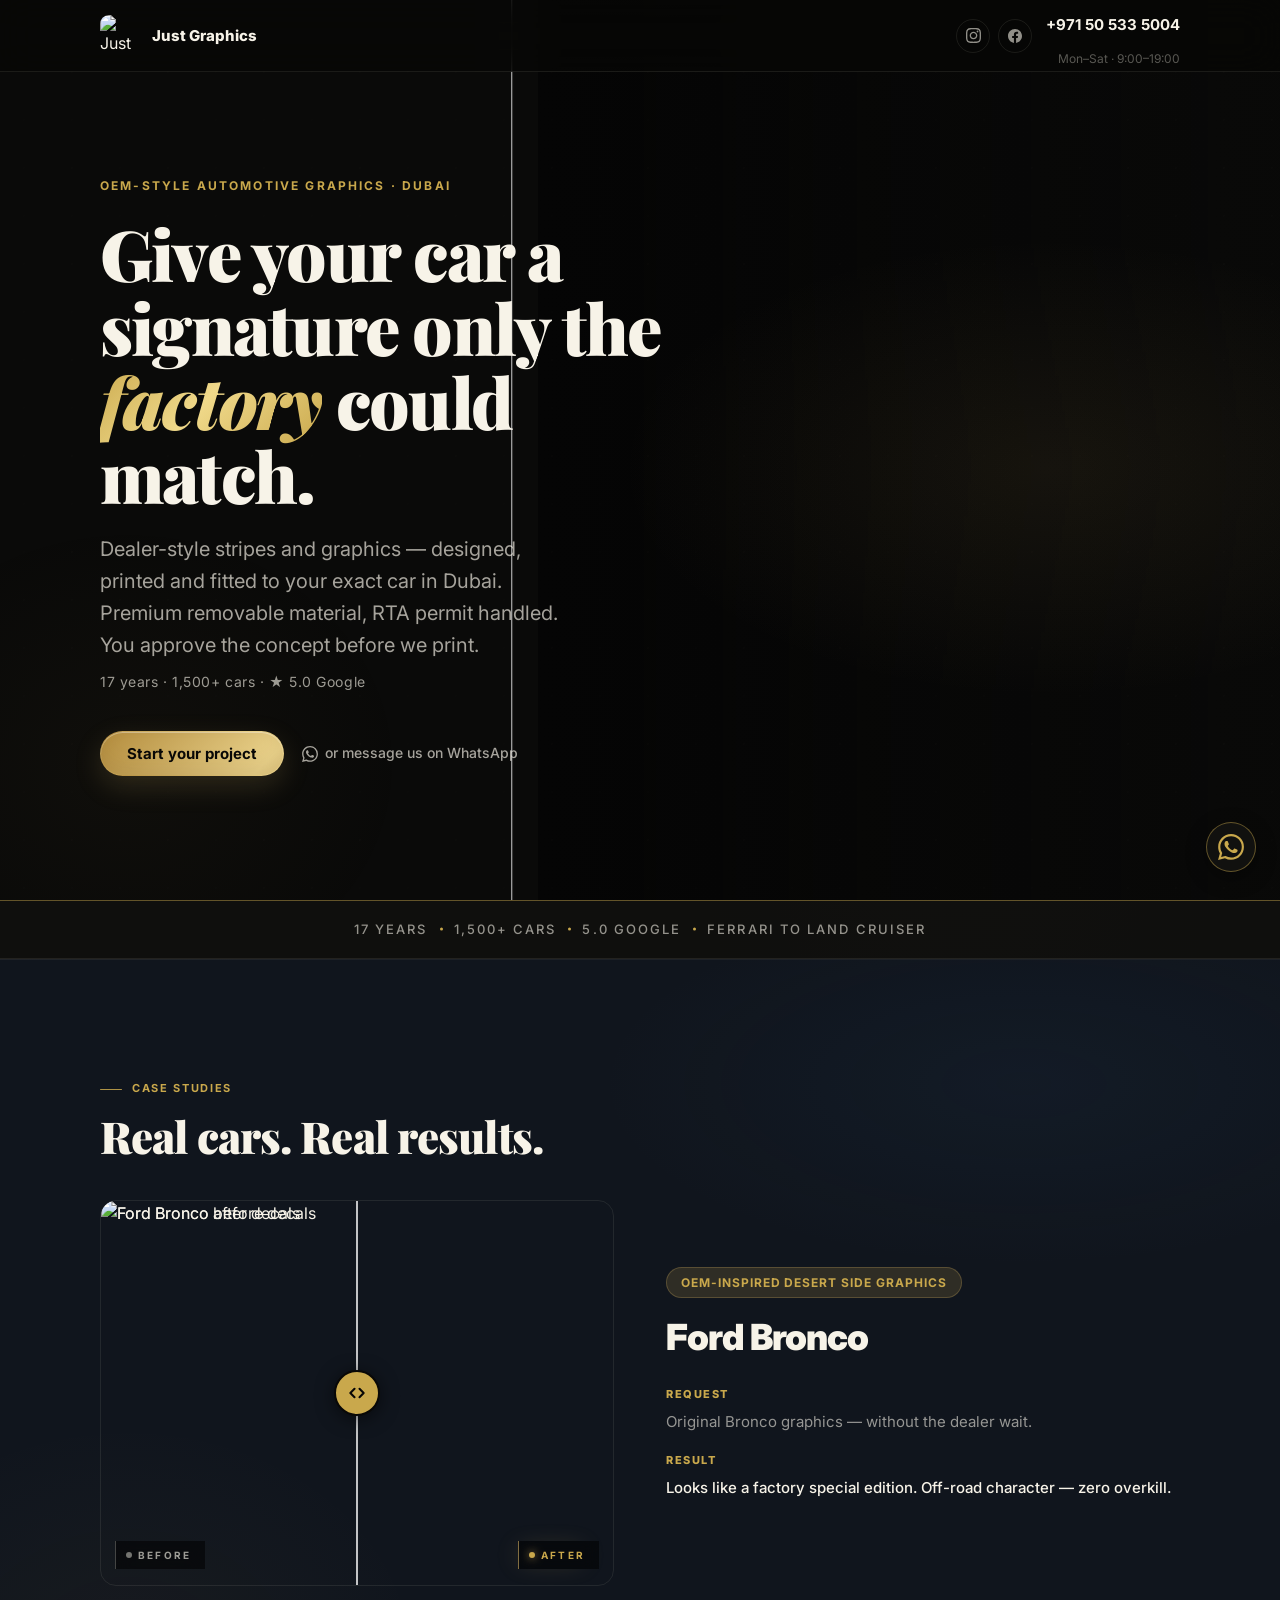
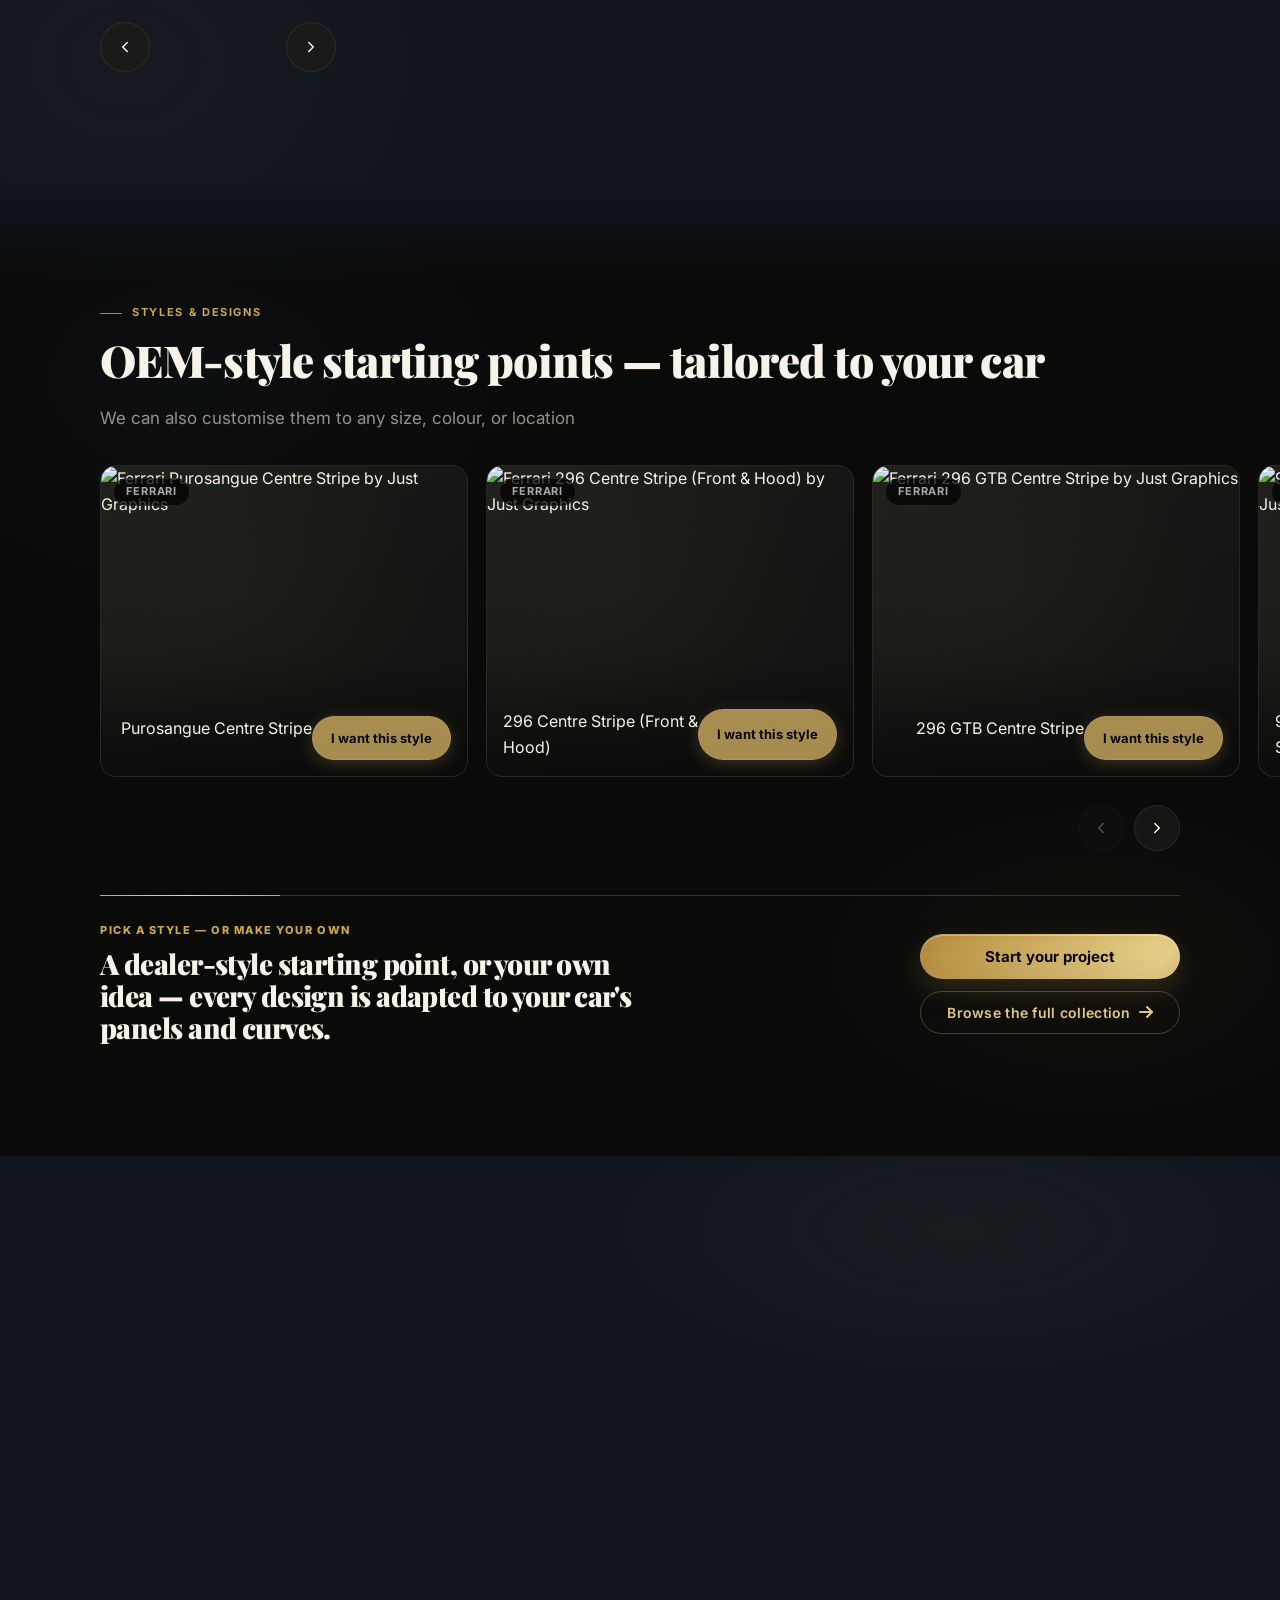
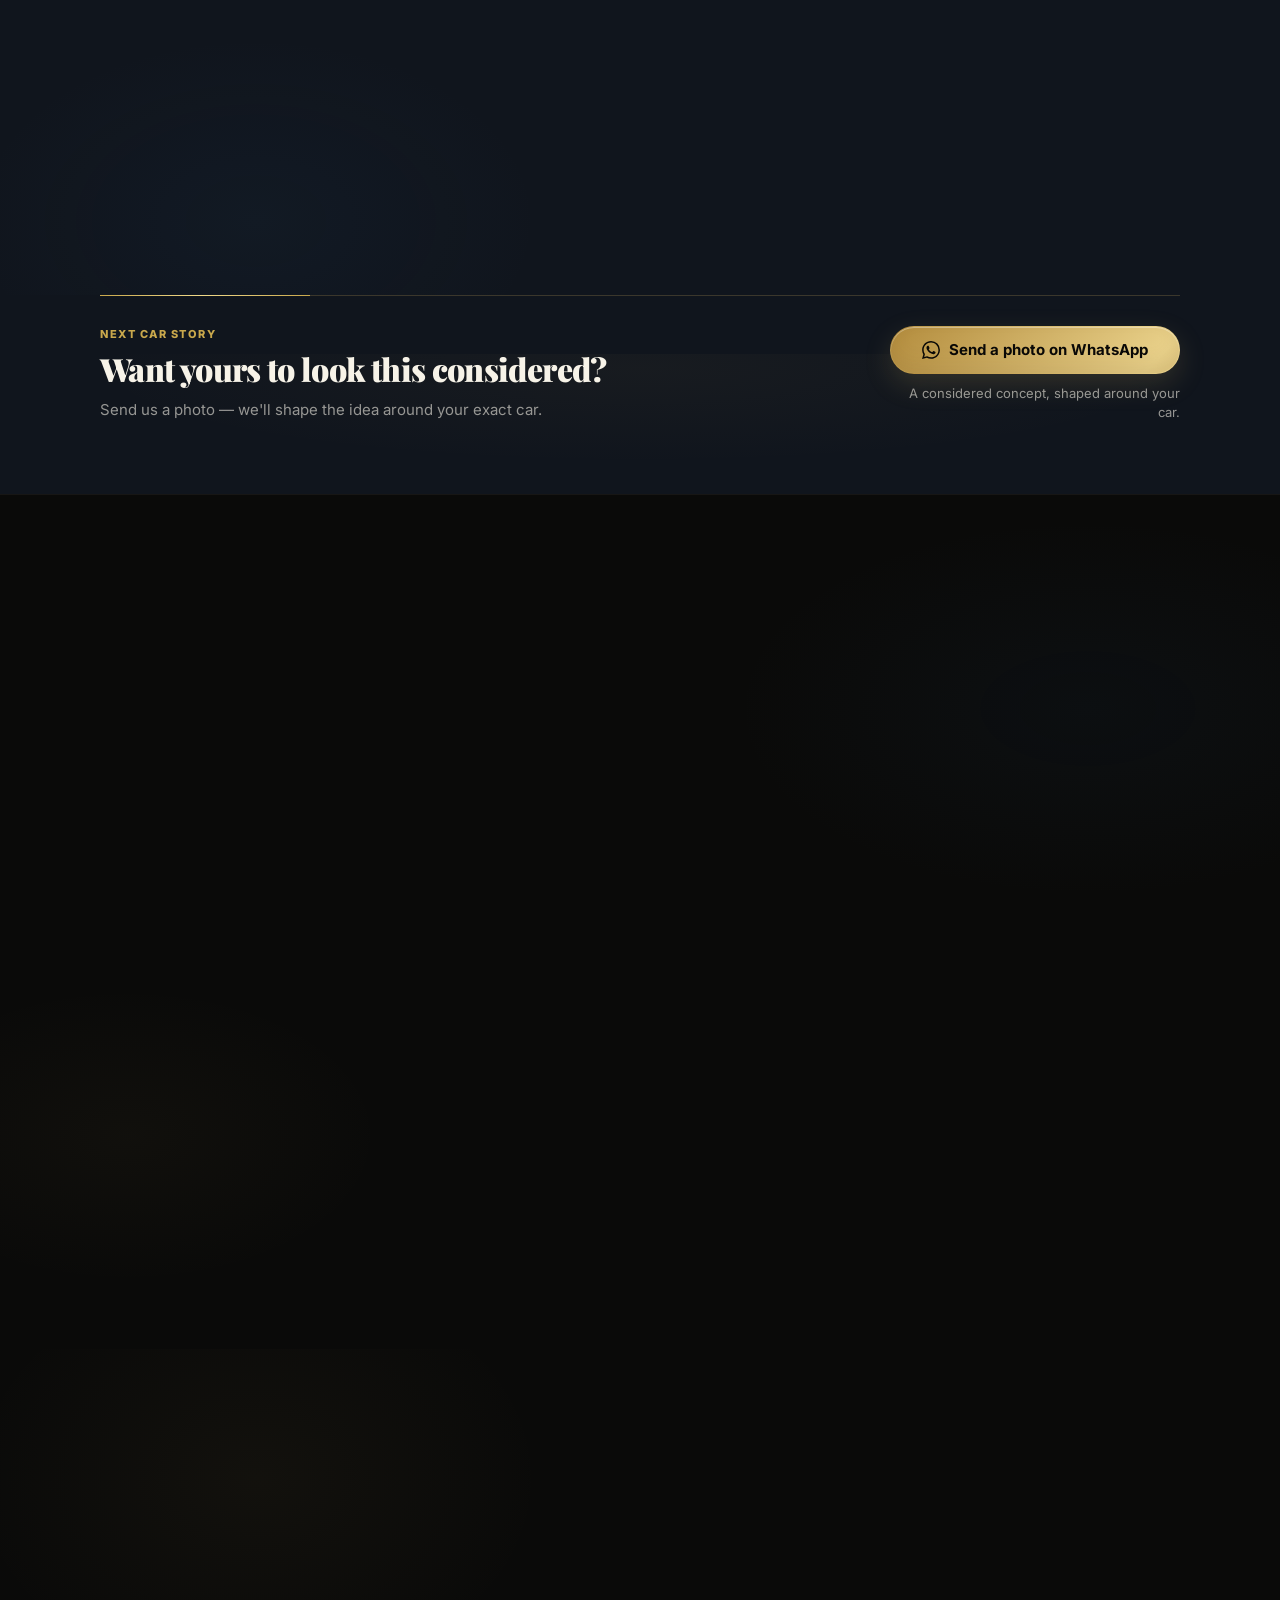
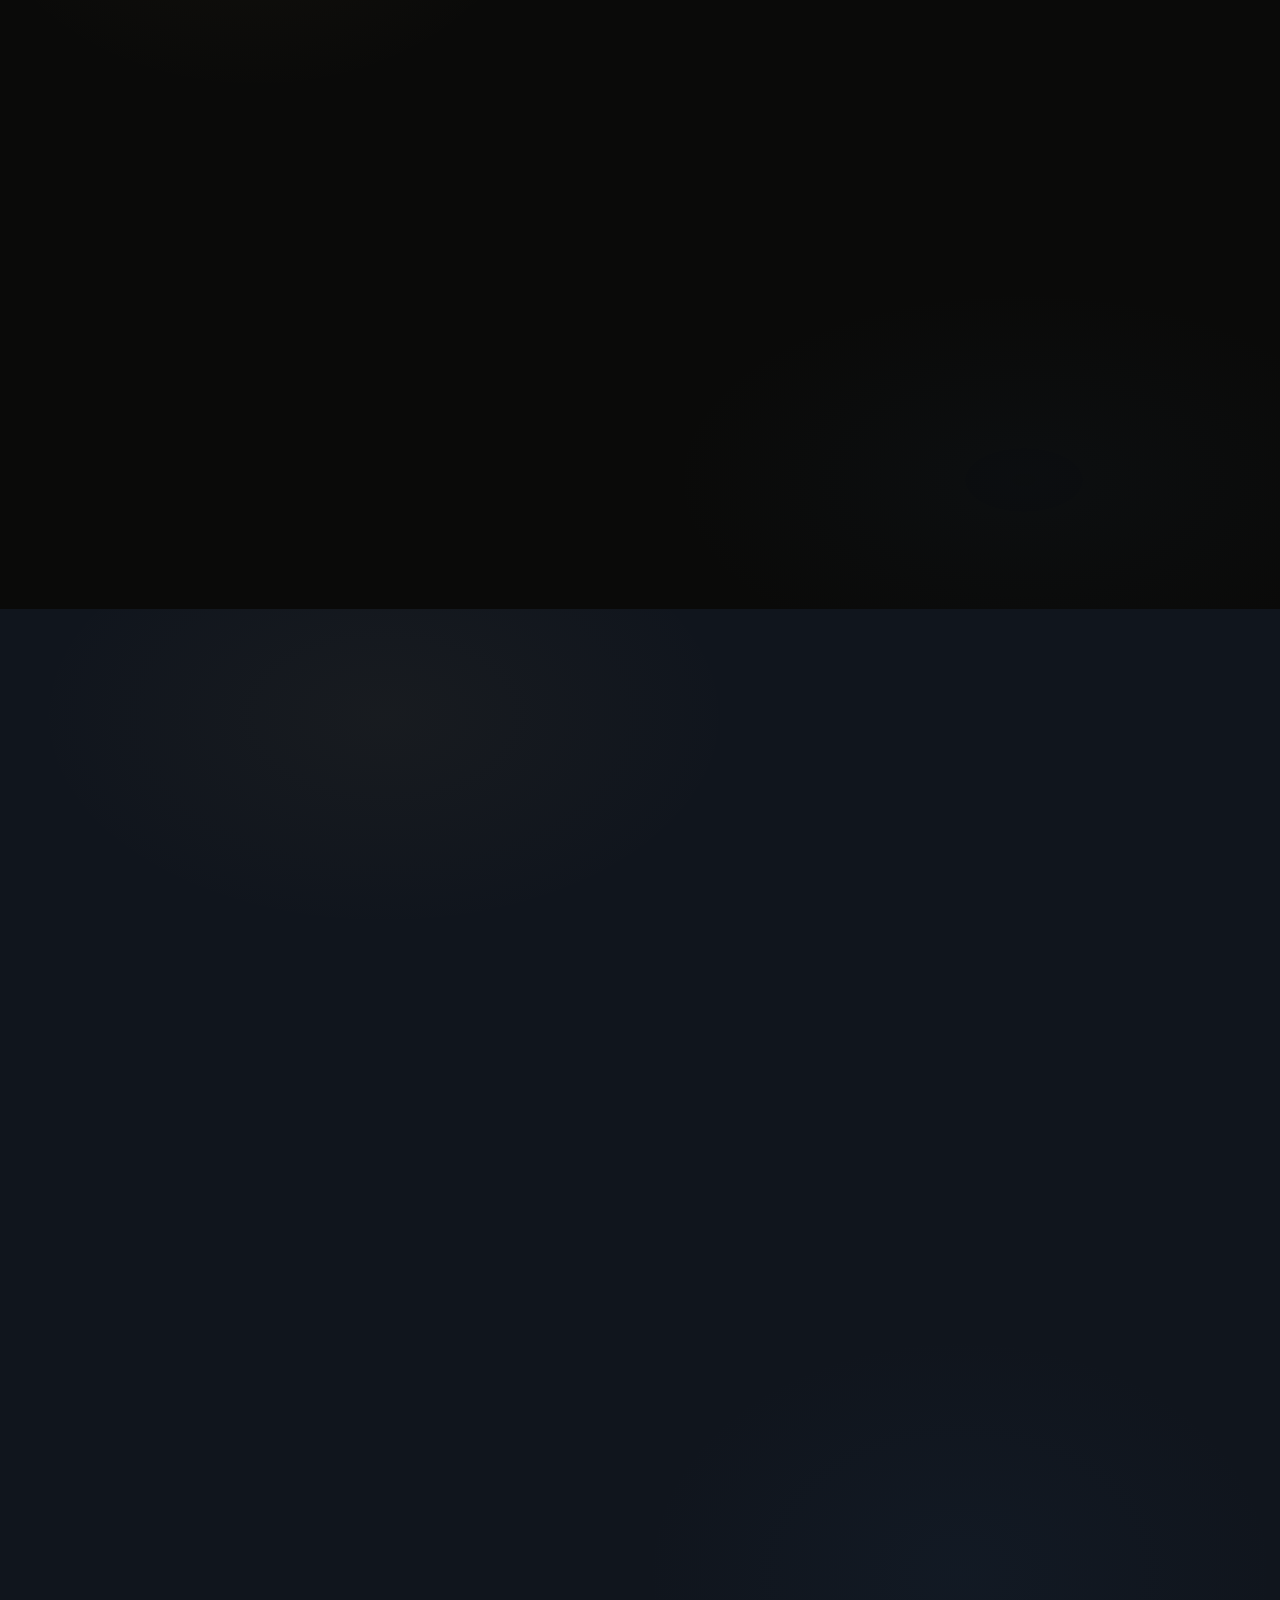
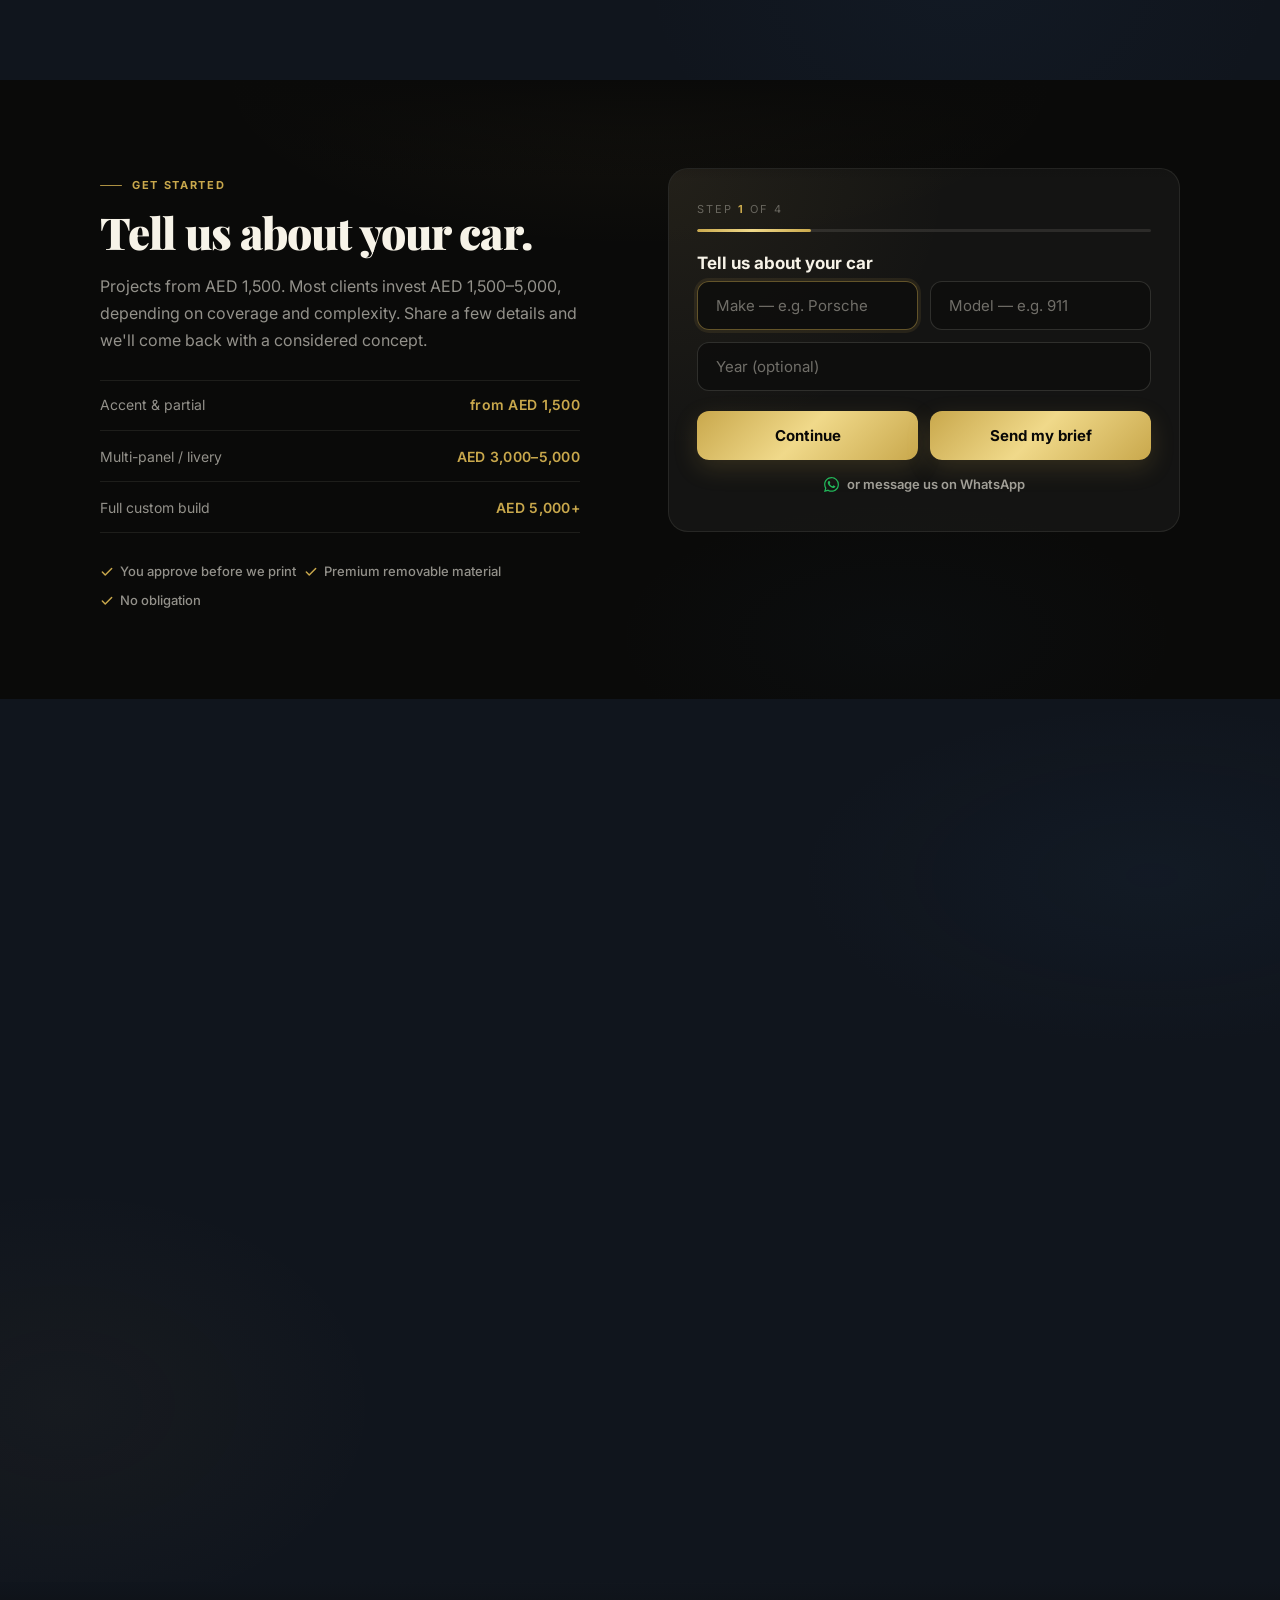
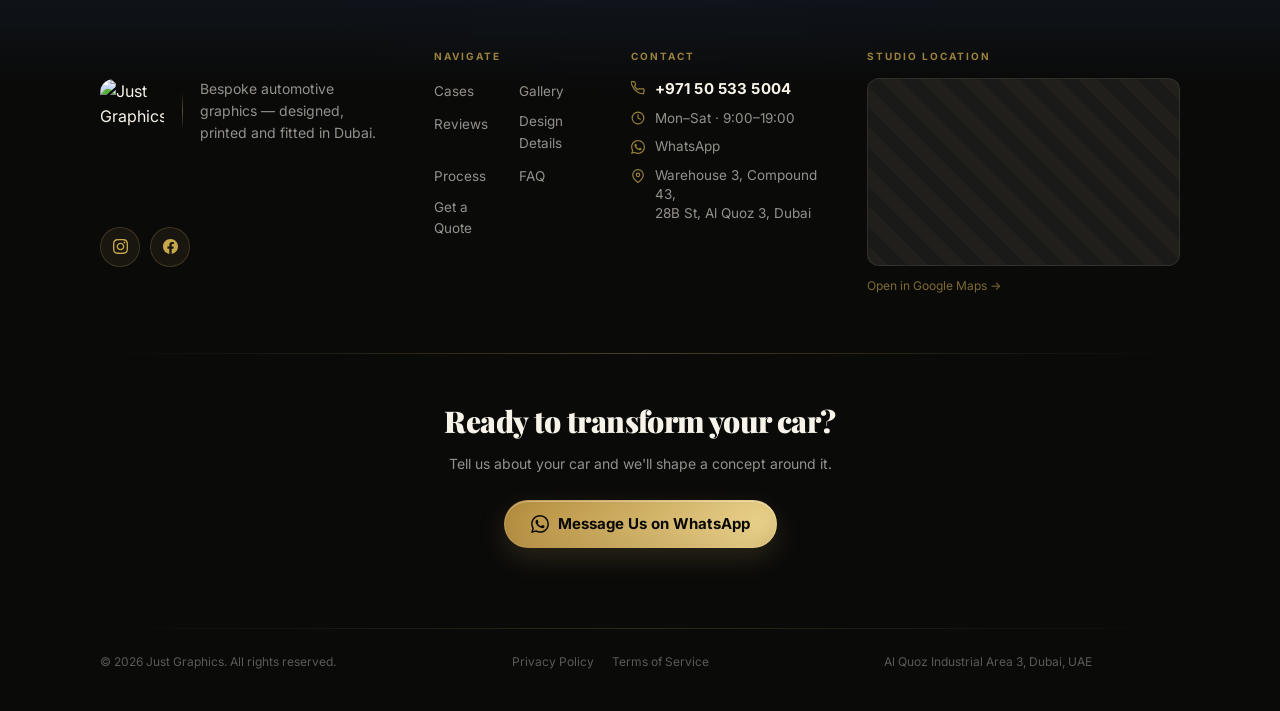
==== dealers/index.html @ 1fe5d6c0 "feat: multi-step qualifying brief funnel + budget→CAPI value mapping Replace single page/catalog/gal" ====
<!DOCTYPE html>
<html lang="en">
<head>
  <meta charset="UTF-8">
  <meta name="viewport" content="width=device-width, initial-scale=1.0">
  <link rel="icon" type="image/x-icon" href="/favicon.ico">
  <link rel="icon" type="image/png" sizes="32x32" href="/favicon-32x32.png">
  <link rel="icon" type="image/png" sizes="16x16" href="/favicon-16x16.png">
  <link rel="apple-touch-icon" sizes="180x180" href="/apple-touch-icon.png">
  <title>OEM-Style Automotive Graphics for Porsche, Ferrari &amp; More | Just Graphics Dubai</title>
  <meta name="description" content="Factory-inspired, dealer-style automotive graphics for Porsche, Ferrari, Lamborghini, Mercedes-AMG &amp; BMW M. Designed, printed and fitted to your exact car in Dubai. You approve the concept before we print. Projects from AED 1,500.">
  <meta name="theme-color" content="#0A0A09">
  <link rel="canonical" href="https://just-graphics.art/dealers">

  <!-- Meta Pixel Code -->
  <script>
  !function(f,b,e,v,n,t,s)
  {if(f.fbq)return;n=f.fbq=function(){n.callMethod?
  n.callMethod.apply(n,arguments):n.queue.push(arguments)};
  if(!f._fbq)f._fbq=n;n.push=n;n.loaded=!0;n.version='2.0';
  n.queue=[];t=b.createElement(e);t.async=!0;
  t.src=v;s=b.getElementsByTagName(e)[0];
  s.parentNode.insertBefore(t,s)}(window, document,'script',
  'https://connect.facebook.net/en_US/fbevents.js');
  window.__extid=(function(){try{var k='jg_extid',v=localStorage.getItem(k);
    if(!v){v=(Date.now().toString(16)+Math.random().toString(16).slice(2,10)+Math.random().toString(16).slice(2,10)).toLowerCase();localStorage.setItem(k,v);}
    return v;}catch(e){return '';}})();
  fbq('init', '1759815045191457', window.__extid ? { external_id: window.__extid } : {});
  fbq('track', 'PageView');
  </script>
  <noscript><img height="1" width="1" style="display:none"
  src="https://www.facebook.com/tr?id=1759815045191457&ev=PageView&noscript=1"
  /></noscript>
  <!-- End Meta Pixel Code -->

  <!-- Open Graph -->
  <meta property="og:type" content="website">
  <meta property="og:url" content="https://just-graphics.art/dealers">
  <meta property="og:title" content="OEM-Style Automotive Graphics for Porsche, Ferrari &amp; More | Just Graphics Dubai">
  <meta property="og:description" content="Factory-inspired, dealer-style automotive graphics for Porsche, Ferrari, Lamborghini, Mercedes-AMG &amp; BMW M. Designed, printed and fitted to your exact car in Dubai.">
  <meta property="og:image" content="https://just-graphics.art/ferrari-after.webp">
  <meta property="og:image:alt" content="Ferrari with a premium gold stripe by Just Graphics in Dubai">
  <meta property="og:locale" content="en_AE">

  <!-- Twitter Card -->
  <meta name="twitter:card" content="summary_large_image">
  <meta name="twitter:title" content="OEM-Style Automotive Graphics for Porsche, Ferrari &amp; More | Just Graphics Dubai">
  <meta name="twitter:description" content="Factory-inspired, dealer-style automotive graphics for Porsche, Ferrari, Lamborghini, Mercedes-AMG &amp; BMW M. Designed, printed and fitted to your exact car in Dubai.">
  <meta name="twitter:image" content="https://just-graphics.art/ferrari-after.webp">

  <script type="application/ld+json">
  {
    "@context": "https://schema.org",
    "@type": ["LocalBusiness", "AutomotiveBusiness"],
    "@id": "https://just-graphics.art/#business",
    "name": "Just Graphics",
    "url": "https://just-graphics.art/",
    "image": "https://just-graphics.art/ferrari-after.webp",
    "logo": "https://just-graphics.art/logo.webp",
    "description": "Bespoke automotive graphics — designed, printed and fitted in Dubai.",
    "telephone": "+971505335004",
    "address": {
      "@type": "PostalAddress",
      "streetAddress": "Warehouse 3, Compound 43, 28B Street, Al Quoz Industrial Area 3",
      "addressLocality": "Dubai",
      "addressCountry": "AE"
    },
    "geo": {
      "@type": "GeoCoordinates",
      "latitude": 25.11660859,
      "longitude": 55.22022249
    },
    "openingHoursSpecification": [
      {
        "@type": "OpeningHoursSpecification",
        "dayOfWeek": ["Monday", "Tuesday", "Wednesday", "Thursday", "Friday", "Saturday"],
        "opens": "09:00",
        "closes": "19:00"
      }
    ],
    "sameAs": [
      "https://www.instagram.com/just.graphics.dxb/reels/",
      "https://www.facebook.com/profile.php?id=61573841871303"
    ],
    "areaServed": {
      "@type": "City",
      "name": "Dubai"
    }
  }
  </script>

  <link rel="preconnect" href="https://fonts.googleapis.com">
  <link rel="preconnect" href="https://fonts.gstatic.com" crossorigin>
  <!-- Non-render-blocking font load: Inter + Playfair Display -->
  <link rel="preload" as="style" href="https://fonts.googleapis.com/css2?family=Inter:wght@400;500;600;700;800;900&family=Playfair+Display:ital,wght@0,700;0,900;1,700;1,900&display=swap" onload="this.onload=null;this.rel='stylesheet'">
  <noscript><link rel="stylesheet" href="https://fonts.googleapis.com/css2?family=Inter:wght@400;500;600;700;800;900&family=Playfair+Display:ital,wght@0,700;0,900;1,700;1,900&display=swap"></noscript>
  <!-- Preload LCP hero image (WebP for modern browsers) -->
  <link rel="preload" as="image" href="/ferrari-after.webp" fetchpriority="high">
  <!-- DNS prefetch for third-party origins used on page -->
  <link rel="dns-prefetch" href="//api.whatsapp.com">
  <link rel="dns-prefetch" href="//maps.google.com">
  <link rel="preconnect" href="https://api.whatsapp.com">

  <link rel="stylesheet" href="/assets/site.css">
  <link rel="stylesheet" href="/assets/dealers.css">
</head>

<body>

<!-- ── SVG Icon Library ─────────────────────── -->
<svg aria-hidden="true" focusable="false" style="display:none;position:absolute">
  <defs>
    <symbol id="i-wa" viewBox="0 0 24 24">
      <path fill="currentColor" d="M17.472 14.382c-.297-.149-1.758-.867-2.03-.967-.273-.099-.471-.148-.67.15-.197.297-.767.966-.94 1.164-.173.199-.347.223-.644.075-.297-.15-1.255-.463-2.39-1.475-.883-.788-1.48-1.761-1.653-2.059-.173-.297-.018-.458.13-.606.134-.133.298-.347.446-.52.149-.174.198-.298.298-.497.099-.198.05-.371-.025-.52-.075-.149-.669-1.612-.916-2.207-.242-.579-.487-.5-.669-.51-.173-.008-.371-.01-.57-.01-.198 0-.52.074-.792.372-.272.297-1.04 1.016-1.04 2.479 0 1.462 1.065 2.875 1.213 3.074.149.198 2.096 3.2 5.077 4.487.709.306 1.262.489 1.694.625.712.227 1.36.195 1.871.118.571-.085 1.758-.719 2.006-1.413.248-.694.248-1.289.173-1.413-.074-.124-.272-.198-.57-.347m-5.421 7.403h-.004a9.87 9.87 0 01-5.031-1.378l-.361-.214-3.741.982.998-3.648-.235-.374a9.86 9.86 0 01-1.51-5.26c.001-5.45 4.436-9.884 9.888-9.884 2.64 0 5.122 1.03 6.988 2.898a9.825 9.825 0 012.893 6.994c-.003 5.45-4.437 9.884-9.885 9.884m8.413-18.297A11.815 11.815 0 0012.05 0C5.495 0 .16 5.335.157 11.892c0 2.096.547 4.142 1.588 5.945L.057 24l6.305-1.654a11.882 11.882 0 005.683 1.448h.005c6.554 0 11.89-5.335 11.893-11.893a11.821 11.821 0 00-3.48-8.413z"/>
    </symbol>
    <symbol id="i-ig" viewBox="0 0 24 24">
      <path fill="currentColor" d="M12 2.163c3.204 0 3.584.012 4.85.07 3.252.148 4.771 1.691 4.919 4.919.058 1.265.069 1.645.069 4.849 0 3.205-.012 3.584-.069 4.849-.149 3.225-1.664 4.771-4.919 4.919-1.266.058-1.644.07-4.85.07-3.204 0-3.584-.012-4.849-.07-3.26-.149-4.771-1.699-4.919-4.92-.058-1.265-.07-1.644-.07-4.849 0-3.204.013-3.583.07-4.849.149-3.227 1.664-4.771 4.919-4.919 1.266-.057 1.645-.069 4.849-.069zm0-2.163c-3.259 0-3.667.014-4.947.072-4.358.2-6.78 2.618-6.98 6.98-.059 1.281-.073 1.689-.073 4.948 0 3.259.014 3.668.072 4.948.2 4.358 2.618 6.78 6.98 6.98 1.281.058 1.689.072 4.948.072 3.259 0 3.668-.014 4.948-.072 4.354-.2 6.782-2.618 6.979-6.98.059-1.28.073-1.689.073-4.948 0-3.259-.014-3.667-.072-4.947-.196-4.354-2.617-6.78-6.979-6.98-1.281-.059-1.69-.073-4.949-.073zm0 5.838c-3.403 0-6.162 2.759-6.162 6.162s2.759 6.163 6.162 6.163 6.162-2.759 6.162-6.163c0-3.403-2.759-6.162-6.162-6.162zm0 10.162c-2.209 0-4-1.79-4-4 0-2.209 1.791-4 4-4s4 1.791 4 4c0 2.21-1.791 4-4 4zm6.406-11.845c-.796 0-1.441.645-1.441 1.44s.645 1.44 1.441 1.44c.795 0 1.439-.645 1.439-1.44s-.644-1.44-1.439-1.44z"/>
    </symbol>
    <symbol id="i-fb" viewBox="0 0 24 24">
      <path fill="currentColor" d="M24 12.073c0-6.627-5.373-12-12-12s-12 5.373-12 12c0 5.99 4.388 10.954 10.125 11.854v-8.385H7.078v-3.47h3.047V9.43c0-3.007 1.792-4.669 4.533-4.669 1.312 0 2.686.235 2.686.235v2.953H15.83c-1.491 0-1.956.925-1.956 1.874v2.25h3.328l-.532 3.47h-2.796v8.385C19.612 23.027 24 18.062 24 12.073z"/>
    </symbol>
    <symbol id="i-left" viewBox="0 0 24 24" fill="none" stroke="currentColor" stroke-width="2" stroke-linecap="round" stroke-linejoin="round">
      <polyline points="15 18 9 12 15 6"/>
    </symbol>
    <symbol id="i-right" viewBox="0 0 24 24" fill="none" stroke="currentColor" stroke-width="2" stroke-linecap="round" stroke-linejoin="round">
      <polyline points="9 18 15 12 9 6"/>
    </symbol>
    <!-- Compare handle icon: two outward chevrons -->
    <symbol id="i-compare" viewBox="0 0 24 24" fill="none" stroke="currentColor" stroke-width="2.5" stroke-linecap="round" stroke-linejoin="round">
      <path d="M9 7L4 12L9 17"/>
      <path d="M15 7L20 12L15 17"/>
    </symbol>
  </defs>
</svg>


<!-- ══════════════════════════════════════════
     1. NAVBAR
══════════════════════════════════════════ -->
<div class="scroll-progress" id="scroll-progress" aria-hidden="true"></div>
<nav class="nav" id="nav" role="navigation" aria-label="Main navigation">
  <div class="wrap nav__inner">
    <a href="#hero" class="nav__logo" aria-label="Just Graphics — Home">
      <img src="/logo.webp" alt="Just Graphics" class="nav__logo-img" width="44" height="44">
      <span class="nav__logo-name" aria-hidden="true">Just Graphics</span>
    </a>
    <div class="nav__right">
      <div class="nav__socials">
        <a href="https://www.instagram.com/just.graphics.dxb/reels/"
           target="_blank" rel="noopener noreferrer" class="nav__social" aria-label="Instagram">
          <svg width="15" height="15" aria-hidden="true"><use href="#i-ig"/></svg>
        </a>
        <a href="https://www.facebook.com/profile.php?id=61573841871303"
           target="_blank" rel="noopener noreferrer" class="nav__social" aria-label="Facebook">
          <svg width="14" height="14" aria-hidden="true"><use href="#i-fb"/></svg>
        </a>
      </div>
      <div class="nav__contact">
        <a href="tel:+971505335004" class="nav__phone" data-event="contact_call">+971 50 533 5004</a>
        <span class="nav__hours">Mon–Sat &middot; 9:00–19:00</span>
      </div>
      <button class="burger" id="burger" aria-label="Open menu" aria-expanded="false" aria-controls="menu-panel">
        <span class="burger__line" aria-hidden="true"></span>
      </button>
    </div>
  </div>
</nav>

<!-- ── Mobile slide-in menu ── -->
<div class="menu-overlay" id="menu-overlay" aria-hidden="true"></div>
<nav class="menu-panel" id="menu-panel" role="navigation" aria-label="Mobile navigation" aria-hidden="true" inert>
  <ul class="menu-nav">
    <li class="menu-nav__item"><a href="#cases"     class="menu-nav__link"><span class="menu-nav__num">01</span>Cases</a></li>
    <li class="menu-nav__item"><a href="#gallery"    class="menu-nav__link"><span class="menu-nav__num">02</span>Gallery</a></li>
    <li class="menu-nav__item"><a href="#reviews"    class="menu-nav__link"><span class="menu-nav__num">03</span>Reviews</a></li>
    <li class="menu-nav__item"><a href="#details"    class="menu-nav__link"><span class="menu-nav__num">04</span>Design Details</a></li>
    <li class="menu-nav__item"><a href="#why-us"     class="menu-nav__link"><span class="menu-nav__num">05</span>Why Us</a></li>
    <li class="menu-nav__item"><a href="#faq"        class="menu-nav__link"><span class="menu-nav__num">06</span>FAQ</a></li>
    <li class="menu-nav__item"><a href="#process"    class="menu-nav__link"><span class="menu-nav__num">07</span>Process</a></li>
  </ul>
  <div class="menu-cta">
    <a href="#get-quote" class="btn btn-gold">Start your project</a>
    <a href="https://api.whatsapp.com/send?phone=971505335004&text=Hello!%20I%27m%20interested%20in%20graphics%20for%20my%20car."
       class="btn btn-outline" target="_blank" rel="noopener noreferrer">
      <svg width="16" height="16" aria-hidden="true"><use href="#i-wa"/></svg>
      WhatsApp
    </a>
  </div>
</nav>


<!-- ══════════════════════════════════════════
     2. HERO
══════════════════════════════════════════ -->
<section class="hero" id="hero" aria-label="Hero">

  <!-- Real car photo background (Ferrari with gold stripe) -->
  <div class="hero__photo" aria-hidden="true">
    <img src="/ferrari-after.webp" alt="" draggable="false" fetchpriority="high" loading="eager" width="1254" height="1254">
  </div>

  <!-- Ambient glow + dot grid on top -->
  <div class="hero__glow"  aria-hidden="true"></div>
  <div class="hero__grid"  aria-hidden="true"></div>

  <div class="wrap">
    <div class="hero__content">
      <p class="hero__eye">OEM-style Automotive Graphics · Dubai</p>
      <h1 class="hero__h1">
        Give your car a signature only the <em>factory</em> could match.
      </h1>
      <p class="hero__sub">Dealer-style stripes and graphics — designed, printed and fitted to your exact car in Dubai. Premium removable material, RTA permit handled. You approve the concept before we print.</p>

      <p class="hero__credential">17 years · 1,500+ cars · ★ 5.0 Google</p>

      <div class="hero__cta">
        <a href="#get-quote" class="btn btn-gold" data-event="start_project">
          Start your project
        </a>
        <a href="https://api.whatsapp.com/send/?phone=971505335004&text=Hi%2C+I%27d+like+to+start+a+project+for+my+car&type=phone_number&app_absent=0"
           target="_blank" rel="noopener noreferrer" class="hero__wa-alt" data-event="contact_whatsapp">
          <svg width="16" height="16" aria-hidden="true"><use href="#i-wa"/></svg>
          or message us on WhatsApp
        </a>
      </div>
    </div>
  </div>

</section>

<!-- ══════════════════════════════════════════
     PROOF STRIP — static credential
══════════════════════════════════════════ -->
<aside class="proof-strip" aria-label="Studio credentials">
  <div class="wrap">
    <p class="proof-strip__line">
      <span class="proof-strip__item">17 years</span>
      <span class="proof-strip__item">1,500+ cars</span>
      <span class="proof-strip__item">5.0 Google</span>
      <span class="proof-strip__item">Ferrari to Land Cruiser</span>
    </p>
  </div>
</aside>





<!-- ══════════════════════════════════════════
     CASES — before/after sliders (moved up for ad traffic)
══════════════════════════════════════════ -->
<section class="section section--surface" id="cases" aria-labelledby="cases-title">
  <div class="wrap">
    <div class="cases-header">
      <p class="s-eyebrow" data-animate>Case Studies</p>
      <h2 class="s-title" id="cases-title" data-animate data-animate-delay="1">Real cars. Real results.</h2>
    </div>

    <div class="cases-outer" role="region" aria-label="Case studies" aria-roledescription="carousel">
      <div class="cases-track" id="cases-track">

        <!-- ── Case 1: Ford Bronco ── -->
        <div class="case-slide" role="group" aria-roledescription="slide" aria-label="Case 1 of 3: Ford Bronco">
          <div class="compare" aria-label="Ford Bronco before and after comparison. Drag to compare.">
            <div class="compare__before">
              <img src="/ford-bronco-after.webp" alt="Ford Bronco after decals" draggable="false" loading="lazy" decoding="async" width="1400" height="753">
            </div>
            <div class="compare__after">
              <img src="/ford-bronco-before.webp" alt="Ford Bronco before decals" draggable="false" loading="lazy" decoding="async" width="1254" height="1254">
            </div>
            <div class="compare__handle" style="left:50%" aria-hidden="true">
              <div class="compare__btn">
                <svg width="20" height="20" aria-hidden="true"><use href="#i-compare"/></svg>
              </div>
            </div>
            <span class="compare__lbl compare__lbl--b">Before</span>
            <span class="compare__lbl compare__lbl--a">After</span>
          </div>
          <div class="case-content">
            <span class="case-tag">OEM-inspired desert side graphics</span>
            <h3 class="case-title">Ford Bronco</h3>
            <div class="case-item">
              <p class="case-item__lbl">Request</p>
              <p class="case-item__txt">Original Bronco graphics — without the dealer wait.</p>
            </div>
            <div class="case-item case-item--result">
              <p class="case-item__lbl">Result</p>
              <p class="case-item__txt">Looks like a factory special edition. Off-road character — zero overkill.</p>
            </div>
          </div>
        </div>

        <!-- ── Case 2: Ferrari ── -->
        <div class="case-slide" role="group" aria-roledescription="slide" aria-label="Case 2 of 3: Ferrari" aria-hidden="true" inert>
          <div class="compare" aria-label="Ferrari before and after comparison. Drag to compare.">
            <div class="compare__before">
              <img src="/ferrari-after.webp" alt="Ferrari after gold stripe" draggable="false" loading="lazy" decoding="async" width="1254" height="1254" style="object-position: center 30%;">
            </div>
            <div class="compare__after">
              <img src="/ferrari-before.webp" alt="Ferrari before stripe" draggable="false" loading="lazy" decoding="async" width="1254" height="1254" style="object-position: center 35%;">
            </div>
            <div class="compare__handle" style="left:50%" aria-hidden="true">
              <div class="compare__btn">
                <svg width="20" height="20" aria-hidden="true"><use href="#i-compare"/></svg>
              </div>
            </div>
            <span class="compare__lbl compare__lbl--b">Before</span>
            <span class="compare__lbl compare__lbl--a">After</span>
          </div>
          <div class="case-content">
            <span class="case-tag">Yellow centre stripe</span>
            <h3 class="case-title">Ferrari</h3>
            <div class="case-item">
              <p class="case-item__lbl">Request</p>
              <p class="case-item__txt">One detail. Maximum impact.</p>
            </div>
            <div class="case-item case-item--result">
              <p class="case-item__lbl">Result</p>
              <p class="case-item__txt">Factory Tailor Made finish — not an aftermarket sticker.</p>
            </div>
          </div>
        </div>

        <!-- ── Case 3: Lamborghini ── -->
        <div class="case-slide" role="group" aria-roledescription="slide" aria-label="Case 3 of 3: Lamborghini" aria-hidden="true" inert>
          <div class="compare" aria-label="Lamborghini before and after comparison. Drag to compare.">
            <div class="compare__before">
              <img src="/race-car-after.webp" alt="Lamborghini after race graphics" draggable="false" loading="lazy" decoding="async" width="878" height="1472">
            </div>
            <div class="compare__after">
              <img src="/race-car-before.webp" alt="Lamborghini before race graphics" draggable="false" loading="lazy" decoding="async" width="1254" height="1254">
            </div>
            <div class="compare__handle" style="left:50%" aria-hidden="true">
              <div class="compare__btn">
                <svg width="20" height="20" aria-hidden="true"><use href="#i-compare"/></svg>
              </div>
            </div>
            <span class="compare__lbl compare__lbl--b">Before</span>
            <span class="compare__lbl compare__lbl--a">After</span>
          </div>
          <div class="case-content">
            <span class="case-tag">Race Numbers &amp; Graphics</span>
            <h3 class="case-title">Lamborghini</h3>
            <div class="case-item">
              <p class="case-item__lbl">Request</p>
              <p class="case-item__txt">Exhibition-ready. No clutter.</p>
            </div>
            <div class="case-item case-item--result">
              <p class="case-item__lbl">Result</p>
              <p class="case-item__txt">Not just numbers on the doors. A full motorsport identity.</p>
            </div>
          </div>
        </div>

      </div><!-- /cases-track -->
    </div><!-- /cases-outer -->

    <div class="cases-controls">
      <button class="cases-arrow" id="cases-prev" aria-label="Previous case">
        <svg width="18" height="18" aria-hidden="true"><use href="#i-left"/></svg>
      </button>
      <div class="cases-dots" role="tablist" aria-label="Case indicators" id="cdots">
        <button class="cdot active" data-idx="0" role="tab" aria-selected="true"  aria-label="Case 1"></button>
        <button class="cdot"        data-idx="1" role="tab" aria-selected="false" aria-label="Case 2"></button>
        <button class="cdot"        data-idx="2" role="tab" aria-selected="false" aria-label="Case 3"></button>
      </div>
      <button class="cases-arrow" id="cases-next" aria-label="Next case">
        <svg width="18" height="18" aria-hidden="true"><use href="#i-right"/></svg>
      </button>
    </div>
  </div>
</section>


<!-- ══════════════════════════════════════════
     4. GALLERY — horizontal swipeable slider
══════════════════════════════════════════ -->
<section class="section section--dark" id="gallery" aria-labelledby="gallery-title">
  <div class="wrap">
    <div class="gallery-header">
      <p class="s-eyebrow" data-animate>Styles &amp; Designs</p>
      <h2 class="s-title" id="gallery-title" data-animate data-animate-delay="1">OEM-style starting points — tailored to your car</h2>
      <p class="s-sub" data-animate data-animate-delay="2">We can also customise them to any size, colour, or location</p>
    </div>

  </div>

  <!-- Slider bleeds right to viewport edge -->
  <div class="wrap" style="padding-right:0;overflow:visible">
    <div class="g-outer">
      <div class="g-track" id="g-track" role="list">

        <article class="g-card" role="listitem" data-id="6">
          <div class="g-photo">
            <span class="g-tag">Ferrari</span>
            <img src="/dealers-gallery/6.webp" alt="Ferrari Purosangue Centre Stripe by Just Graphics" loading="lazy" decoding="async" width="1080" height="1080">
          </div>
          <div class="g-body">
            <span class="g-name">Purosangue Centre Stripe</span>
            <button type="button" class="btn btn-gold g-style-btn">I want this style</button>
          </div>
        </article>

        <article class="g-card" role="listitem" data-id="8">
          <div class="g-photo">
            <span class="g-tag">Ferrari</span>
            <img src="/dealers-gallery/8.webp" alt="Ferrari 296 Centre Stripe (Front &amp; Hood) by Just Graphics" loading="lazy" decoding="async" width="1080" height="1080">
          </div>
          <div class="g-body">
            <span class="g-name">296 Centre Stripe (Front &amp; Hood)</span>
            <button type="button" class="btn btn-gold g-style-btn">I want this style</button>
          </div>
        </article>

        <article class="g-card" role="listitem" data-id="9">
          <div class="g-photo">
            <span class="g-tag">Ferrari</span>
            <img src="/dealers-gallery/9.webp" alt="Ferrari 296 GTB Centre Stripe by Just Graphics" loading="lazy" decoding="async" width="1080" height="1080">
          </div>
          <div class="g-body">
            <span class="g-name">296 GTB Centre Stripe</span>
            <button type="button" class="btn btn-gold g-style-btn">I want this style</button>
          </div>
        </article>

        <article class="g-card" role="listitem" data-id="37">
          <div class="g-photo">
            <span class="g-tag">Porsche</span>
            <img src="/dealers-gallery/37.webp" alt="992 Platform – Track Series – Centre Stripe by Just Graphics" loading="lazy" decoding="async" width="1080" height="1080">
          </div>
          <div class="g-body">
            <span class="g-name">992 Platform – Track Series – Centre Stripe</span>
            <button type="button" class="btn btn-gold g-style-btn">I want this style</button>
          </div>
        </article>

        <article class="g-card" role="listitem" data-id="65">
          <div class="g-photo">
            <span class="g-tag">Porsche</span>
            <img src="/dealers-gallery/65.webp" alt="992 Platform – Heritage Series – Centre Stripe by Just Graphics" loading="lazy" decoding="async" width="1080" height="1080">
          </div>
          <div class="g-body">
            <span class="g-name">992 Platform – Heritage Series – Centre Stripe</span>
            <button type="button" class="btn btn-gold g-style-btn">I want this style</button>
          </div>
        </article>

        <article class="g-card" role="listitem" data-id="71">
          <div class="g-photo">
            <span class="g-tag">Porsche</span>
            <img src="/dealers-gallery/71.webp" alt="992.2 Platform – Track Series – Centre Stripe by Just Graphics" loading="lazy" decoding="async" width="1080" height="1080">
          </div>
          <div class="g-body">
            <span class="g-name">992.2 Platform – Track Series – Centre Stripe</span>
            <button type="button" class="btn btn-gold g-style-btn">I want this style</button>
          </div>
        </article>

        <article class="g-card" role="listitem" data-id="106">
          <div class="g-photo">
            <span class="g-tag">Porsche</span>
            <img src="/dealers-gallery/106.webp" alt="991 Platform – Heritage Series – Centre Stripes by Just Graphics" loading="lazy" decoding="async" width="1080" height="1080">
          </div>
          <div class="g-body">
            <span class="g-name">991 Platform – Heritage Series – Centre Stripes</span>
            <button type="button" class="btn btn-gold g-style-btn">I want this style</button>
          </div>
        </article>

        <article class="g-card" role="listitem" data-id="25">
          <div class="g-photo">
            <span class="g-tag">Lamborghini</span>
            <img src="/dealers-gallery/25.webp" alt="Lamborghini Huracan Sterrato '63' Style Decals | COMPLETE SET by Just Graphics" loading="lazy" decoding="async" width="1080" height="1080">
          </div>
          <div class="g-body">
            <span class="g-name">Huracan Sterrato '63' Style Decals | COMPLETE SET</span>
            <button type="button" class="btn btn-gold g-style-btn">I want this style</button>
          </div>
        </article>

        <article class="g-card" role="listitem" data-id="26">
          <div class="g-photo">
            <span class="g-tag">Lamborghini</span>
            <img src="/dealers-gallery/26.webp" alt="Huracan STO 'Diamond' Style Decals | COMPLETE SET by Just Graphics" loading="lazy" decoding="async" width="1080" height="1080">
          </div>
          <div class="g-body">
            <span class="g-name">Huracan STO 'Diamond' Style Decals | COMPLETE SET</span>
            <button type="button" class="btn btn-gold g-style-btn">I want this style</button>
          </div>
        </article>

        <article class="g-card" role="listitem" data-id="33">
          <div class="g-photo">
            <span class="g-tag">Mercedes</span>
            <img src="/dealers-gallery/33.webp" alt="C63 AMG First Edition Full Decal Kit by Just Graphics" loading="lazy" decoding="async" width="1080" height="1080">
          </div>
          <div class="g-body">
            <span class="g-name">C63 AMG First Edition Full Decal Kit</span>
            <button type="button" class="btn btn-gold g-style-btn">I want this style</button>
          </div>
        </article>

        <article class="g-card" role="listitem" data-id="3">
          <div class="g-photo">
            <span class="g-tag">BMW</span>
            <img src="/dealers-gallery/3.webp" alt="BMW M3 (G80) Off Centre Stripe Decal by Just Graphics" loading="lazy" decoding="async" width="1080" height="1080">
          </div>
          <div class="g-body">
            <span class="g-name">M3 (G80) Off Centre Stripe Decal</span>
            <button type="button" class="btn btn-gold g-style-btn">I want this style</button>
          </div>
        </article>

        <article class="g-card" role="listitem" data-id="2">
          <div class="g-photo">
            <span class="g-tag">Audi</span>
            <img src="/dealers-gallery/2.webp" alt="Audi Q8 E-Tron Off Centre Stripe by Just Graphics" loading="lazy" decoding="async" width="1080" height="1080">
          </div>
          <div class="g-body">
            <span class="g-name">Q8 E-Tron Off Centre Stripe</span>
            <button type="button" class="btn btn-gold g-style-btn">I want this style</button>
          </div>
        </article>

        <article class="g-card" role="listitem" data-id="1">
          <div class="g-photo">
            <span class="g-tag">Abarth</span>
            <img src="/dealers-gallery/1.webp" alt="Abarth 500 Centre Stripes by Just Graphics" loading="lazy" decoding="async" width="1080" height="1080">
          </div>
          <div class="g-body">
            <span class="g-name">500 Centre Stripes</span>
            <button type="button" class="btn btn-gold g-style-btn">I want this style</button>
          </div>
        </article>

      </div><!-- /g-track -->
    </div><!-- /g-outer -->
  </div>

  <!-- Arrows (inside normal wrap) -->
  <div class="wrap">
    <div class="g-arrows" role="group" aria-label="Slider navigation">
      <button class="g-arrow" id="g-prev" aria-label="Previous styles">
        <svg width="18" height="18" aria-hidden="true"><use href="#i-left"/></svg>
      </button>
      <button class="g-arrow" id="g-next" aria-label="Next styles">
        <svg width="18" height="18" aria-hidden="true"><use href="#i-right"/></svg>
      </button>
    </div>

    <!-- Unified CTA block: catalog + custom fit -->
    <div class="g-cta" data-animate>
      <div class="g-cta__copy">
        <span class="g-cta__eyebrow">Pick a style — or make your own</span>
        <p class="g-cta__text">A dealer-style starting point, or your own idea — every design is adapted to your car's panels and curves.</p>
      </div>
      <div class="g-cta__actions">
        <a href="#get-quote" class="btn btn-gold g-cta__primary" data-event="start_project">
          Start your project
        </a>
        <button class="g-viewall" id="g-viewall" aria-haspopup="dialog" aria-expanded="false" aria-controls="catalog-modal" data-event="view_catalog">
          Browse the full collection
          <svg width="14" height="14" viewBox="0 0 14 14" fill="none" stroke="currentColor" stroke-width="2" stroke-linecap="round" stroke-linejoin="round" aria-hidden="true"><line x1="1" y1="7" x2="13" y2="7"/><polyline points="8,2 13,7 8,12"/></svg>
        </button>
      </div>
    </div>
  </div>
</section>


<!-- ══════════════════════════════════════════
     5. REVIEWS
══════════════════════════════════════════ -->
<section class="section section--surface" id="reviews" aria-labelledby="reviews-title">
  <div class="wrap">
    <div class="reviews-header">
      <div class="reviews-eyebrow-row" data-animate>
        <span class="rev-eyebrow-stars">★★★★★</span>
        <a class="rev-eyebrow-stat" href="https://maps.app.goo.gl/8QHo5asPyVo34AkH7" target="_blank" rel="noopener noreferrer"><strong>5.0</strong> on Google · 1,500+ cars · Dubai</a>
      </div>
      <h2 class="s-title" id="reviews-title" data-animate data-animate-delay="1">What happens to a car when we're done with it.</h2>
      <p class="s-sub" data-animate data-animate-delay="2">Real stories from real people — and real cars.</p>
    </div>

    <div class="rev-outer" role="region" aria-label="Client reviews" aria-roledescription="carousel" data-animate data-animate-delay="3">
      <div class="rev-track" id="rev-track">

        <!-- Review 1: Porsche 911 Carrera 4S -->
        <article class="rev-slide" role="group" aria-roledescription="slide" aria-label="Review 1 of 6: Porsche 911 Carrera 4S">
          <div class="rev-slide-top">
          <div class="rev-photo">
            <img src="/reviews/porsche-911-carrera-4s.webp" alt="Porsche 911 Carrera 4S (992) with OEM-style heritage stripes by Just Graphics" loading="eager" decoding="async" width="1254" height="1254">
            <span class="rev-car-tag">Porsche 911 Carrera 4S</span>
          </div>
          <div class="rev-text">
            <div class="rev-meta-row">
              <div class="rev-stars" aria-label="5 out of 5 stars">★★★★★</div>
              <span class="rev-style-tag">Heritage / OEM</span>
            </div>

            <p class="rev-highlight">It doesn't shout "wrap." It looks like a heritage edition Porsche could have built at the factory — subtle until the light catches the lines.</p>
            <div class="rev-author-row">
              <div class="rev-avatar" aria-hidden="true">D</div>
              <div>
                <div class="rev-author-name">Daniel W.</div>
                <div class="rev-author-city">Dubai</div>
              </div>
            </div>
            <button class="rev-expand-btn" aria-expanded="false" aria-controls="rev-full-1">
              <span class="rev-expand-label">Read full review</span>
              <svg width="12" height="12" viewBox="0 0 12 12" fill="none" aria-hidden="true"><path d="M2 4l4 4 4-4" stroke="currentColor" stroke-width="1.5" stroke-linecap="round" stroke-linejoin="round"/></svg>
            </button>
          </div>
          </div><!-- /rev-slide-top -->
          <div class="rev-full-panel" id="rev-full-1" aria-hidden="true">
            <div class="rev-full-panel-inner">
              <p class="rev-body">I've owned a few 911s, and the last thing I wanted was anything that screamed aftermarket. I asked for something restrained — heritage stripes that respect the car's lines instead of fighting them.<br><br>The team studied the 992 body and proposed a layout that follows the shoulder line and sits exactly where a factory designer would put it: crisp edges, perfect symmetry, colours chosen to work with the paint.<br><br>The result looks like a limited edition that left Stuttgart that way. People assume it's a factory option — and that's the highest compliment I could ask for.</p>
            </div>
          </div>
        </article>

        <!-- Review 2: Ferrari Roma -->
        <article class="rev-slide" role="group" aria-roledescription="slide" aria-label="Review 2 of 6: Ferrari Roma" aria-hidden="true" inert>
          <div class="rev-slide-top">
          <div class="rev-photo">
            <img src="/reviews/ferrari-roma.webp" alt="Ferrari Roma with a Tailor Made-style accent line by Just Graphics" loading="lazy" decoding="async" width="1254" height="1254">
            <span class="rev-car-tag">Ferrari Roma</span>
          </div>
          <div class="rev-text">
            <div class="rev-meta-row">
              <div class="rev-stars" aria-label="5 out of 5 stars">★★★★★</div>
              <span class="rev-style-tag">Tailor Made / Elegant</span>
            </div>

            <p class="rev-highlight">One understated accent line — and the Roma went from beautiful to unmistakable. It reads as a Tailor Made finish, not a sticker.</p>
            <div class="rev-author-row">
              <div class="rev-avatar" aria-hidden="true">M</div>
              <div>
                <div class="rev-author-name">Marco V.</div>
                <div class="rev-author-city">Dubai</div>
              </div>
            </div>
            <button class="rev-expand-btn" aria-expanded="false" aria-controls="rev-full-2">
              <span class="rev-expand-label">Read full review</span>
              <svg width="12" height="12" viewBox="0 0 12 12" fill="none" aria-hidden="true"><path d="M2 4l4 4 4-4" stroke="currentColor" stroke-width="1.5" stroke-linecap="round" stroke-linejoin="round"/></svg>
            </button>
          </div>
          </div><!-- /rev-slide-top -->
          <div class="rev-full-panel" id="rev-full-2" aria-hidden="true">
            <div class="rev-full-panel-inner">
              <p class="rev-body">The Roma is an elegant car, and I was nervous about adding anything to it. I didn't want graphics — I wanted a single detail done to Ferrari's own standard.<br><br>The team suggested one fine accent line running through the profile, in a tone picked to match the interior stitching. Minimal, precise, almost invisible until you notice it.<br><br>That one detail changed the whole car. It now has a quiet signature that looks like it came from the Tailor Made department. Friends with Ferraris keep asking which option it is.</p>
            </div>
          </div>
        </article>

        <!-- Review 3: Lamborghini Urus -->
        <article class="rev-slide" role="group" aria-roledescription="slide" aria-label="Review 3 of 6: Lamborghini Urus" aria-hidden="true" inert>
          <div class="rev-slide-top">
          <div class="rev-photo">
            <img src="/reviews/lamborghini-urus.webp" alt="Lamborghini Urus with a premium graphic package by Just Graphics" loading="lazy" decoding="async" width="1254" height="1254">
            <span class="rev-car-tag">Lamborghini Urus</span>
          </div>
          <div class="rev-text">
            <div class="rev-meta-row">
              <div class="rev-stars" aria-label="5 out of 5 stars">★★★★★</div>
              <span class="rev-style-tag">Statement / Premium</span>
            </div>

            <p class="rev-highlight">Bold enough to suit a Lamborghini, refined enough to never look cheap. The Urus finally looks as dramatic as it drives.</p>
            <div class="rev-author-row">
              <div class="rev-avatar" aria-hidden="true">R</div>
              <div>
                <div class="rev-author-name">Rashid A.</div>
                <div class="rev-author-city">Dubai</div>
              </div>
            </div>
            <button class="rev-expand-btn" aria-expanded="false" aria-controls="rev-full-3">
              <span class="rev-expand-label">Read full review</span>
              <svg width="12" height="12" viewBox="0 0 12 12" fill="none" aria-hidden="true"><path d="M2 4l4 4 4-4" stroke="currentColor" stroke-width="1.5" stroke-linecap="round" stroke-linejoin="round"/></svg>
            </button>
          </div>
          </div><!-- /rev-slide-top -->
          <div class="rev-full-panel" id="rev-full-3" aria-hidden="true">
            <div class="rev-full-panel-inner">
              <p class="rev-body">The Urus already turns heads, but I wanted it to feel like a special edition rather than a standard configurator build. The challenge was going bold without crossing into tasteless.<br><br>We developed a graphic package that wraps the lower body and follows the aggressive lines Lamborghini built into the car — strong, but balanced and perfectly aligned.<br><br>The finish is premium in person; the edges and fitment are flawless. It looks dramatic, expensive, and intentional — exactly the statement I wanted.</p>
            </div>
          </div>
        </article>

        <!-- Review 4: Mercedes-AMG G 63 -->
        <article class="rev-slide" role="group" aria-roledescription="slide" aria-label="Review 4 of 6: Mercedes-AMG G 63" aria-hidden="true" inert>
          <div class="rev-slide-top">
          <div class="rev-photo">
            <img src="/reviews/mercedes-amg-g63.webp" alt="Mercedes-AMG G 63 with desert-toned side graphics by Just Graphics" loading="lazy" decoding="async" width="1254" height="1254">
            <span class="rev-car-tag">Mercedes-AMG G 63</span>
          </div>
          <div class="rev-text">
            <div class="rev-meta-row">
              <div class="rev-stars" aria-label="5 out of 5 stars">★★★★★</div>
              <span class="rev-style-tag">Desert / Luxury</span>
            </div>

            <p class="rev-highlight">Desert character with a luxury finish. The G 63 looks like a limited Dubai edition — tough, but unmistakably high-end.</p>
            <div class="rev-author-row">
              <div class="rev-avatar" aria-hidden="true">K</div>
              <div>
                <div class="rev-author-name">Khalid M.</div>
                <div class="rev-author-city">Abu Dhabi</div>
              </div>
            </div>
            <button class="rev-expand-btn" aria-expanded="false" aria-controls="rev-full-4">
              <span class="rev-expand-label">Read full review</span>
              <svg width="12" height="12" viewBox="0 0 12 12" fill="none" aria-hidden="true"><path d="M2 4l4 4 4-4" stroke="currentColor" stroke-width="1.5" stroke-linecap="round" stroke-linejoin="round"/></svg>
            </button>
          </div>
          </div><!-- /rev-slide-top -->
          <div class="rev-full-panel" id="rev-full-4" aria-hidden="true">
            <div class="rev-full-panel-inner">
              <p class="rev-body">The G 63 is the perfect canvas, but most builds I see are either too plain or far too loud. I wanted something with desert character that still felt luxury, not military cosplay.<br><br>The team designed side graphics in a sand-toned palette that suits the region, placed to emphasise the boxy lines rather than hide them — subtle texture, premium materials.<br><br>It now looks like a limited Dubai edition. Rugged enough to mean it, refined enough that it belongs outside any five-star hotel.</p>
            </div>
          </div>
        </article>

        <!-- Review 5: BMW M4 Coupe -->
        <article class="rev-slide" role="group" aria-roledescription="slide" aria-label="Review 5 of 6: BMW M4 Coupe" aria-hidden="true" inert>
          <div class="rev-slide-top">
          <div class="rev-photo">
            <img src="/reviews/bmw-m4-coupe.webp" alt="BMW M4 Coupe with OEM-style M Motorsport livery by Just Graphics" loading="lazy" decoding="async" width="1254" height="1254">
            <span class="rev-car-tag">BMW M4 Coupe</span>
          </div>
          <div class="rev-text">
            <div class="rev-meta-row">
              <div class="rev-stars" aria-label="5 out of 5 stars">★★★★★</div>
              <span class="rev-style-tag">M Motorsport / OEM</span>
            </div>

            <p class="rev-highlight">Factory M Motorsport spirit, done properly. The M4 looks like something BMW's own M division would have signed off on.</p>
            <div class="rev-author-row">
              <div class="rev-avatar" aria-hidden="true">M</div>
              <div>
                <div class="rev-author-name">Mikhail R.</div>
                <div class="rev-author-city">Dubai</div>
              </div>
            </div>
            <button class="rev-expand-btn" aria-expanded="false" aria-controls="rev-full-5">
              <span class="rev-expand-label">Read full review</span>
              <svg width="12" height="12" viewBox="0 0 12 12" fill="none" aria-hidden="true"><path d="M2 4l4 4 4-4" stroke="currentColor" stroke-width="1.5" stroke-linecap="round" stroke-linejoin="round"/></svg>
            </button>
          </div>
          </div><!-- /rev-slide-top -->
          <div class="rev-full-panel" id="rev-full-5" aria-hidden="true">
            <div class="rev-full-panel-inner">
              <p class="rev-body">I wanted the M4 to wear the M Motorsport colours, but I've seen too many that look like a cheap decal kit from the internet — the placement is always slightly off and it ruins the whole thing.<br><br>These guys treated it like an OEM job: correct tricolour tones, exact placement along the body lines, perfect symmetry left to right. It extends the car's design instead of sitting on top of it.<br><br>The M4 now looks like a genuine M Motorsport edition. Even fellow BMW owners assume it's a factory package — exactly the reaction I was after.</p>
            </div>
          </div>
        </article>

        <!-- Review 6: Porsche 718 Cayman -->
        <article class="rev-slide" role="group" aria-roledescription="slide" aria-label="Review 6 of 6: Porsche 718 Cayman" aria-hidden="true" inert>
          <div class="rev-slide-top">
          <div class="rev-photo">
            <img src="/reviews/porsche-718-cayman.webp" alt="Porsche 718 Cayman (982) with subtle GT-style track accents by Just Graphics" loading="lazy" decoding="async" width="1254" height="1254">
            <span class="rev-car-tag">Porsche 718 Cayman</span>
          </div>
          <div class="rev-text">
            <div class="rev-meta-row">
              <div class="rev-stars" aria-label="5 out of 5 stars">★★★★★</div>
              <span class="rev-style-tag">GT / Track-look</span>
            </div>

            <p class="rev-highlight">Track-day attitude without the boy-racer look. The graphics give the Cayman a GT presence that holds up next to far more expensive cars.</p>
            <div class="rev-author-row">
              <div class="rev-avatar" aria-hidden="true">S</div>
              <div>
                <div class="rev-author-name">Sebastian H.</div>
                <div class="rev-author-city">Dubai</div>
              </div>
            </div>
            <button class="rev-expand-btn" aria-expanded="false" aria-controls="rev-full-6">
              <span class="rev-expand-label">Read full review</span>
              <svg width="12" height="12" viewBox="0 0 12 12" fill="none" aria-hidden="true"><path d="M2 4l4 4 4-4" stroke="currentColor" stroke-width="1.5" stroke-linecap="round" stroke-linejoin="round"/></svg>
            </button>
          </div>
          </div><!-- /rev-slide-top -->
          <div class="rev-full-panel" id="rev-full-6" aria-hidden="true">
            <div class="rev-full-panel-inner">
              <p class="rev-body">The Cayman is a proper driver's car, and I wanted it to look the part on track days without turning into a rolling sticker bomb — tasteful, motorsport-inspired, but clean enough for the school run.<br><br>We went with subtle GT-style accents along the sides and front, sized and placed to match the 982 proportions. Nothing oversized, nothing random.<br><br>What impressed me was the restraint. Up close it reads as a serious track car, but from across the lot it just looks like a sharper, more purposeful Cayman.</p>
            </div>
          </div>
        </article>

      </div><!-- /rev-track -->
    </div><!-- /rev-outer -->

    <div class="rev-controls">
      <button class="rev-arrow" id="rev-prev" aria-label="Previous review">
        <svg width="18" height="18" aria-hidden="true"><use href="#i-left"/></svg>
      </button>
      <div class="rev-dots" role="tablist" aria-label="Review indicators">
        <button class="rdot active" data-idx="0" role="tab" aria-selected="true"  aria-label="Review 1"></button>
        <button class="rdot"        data-idx="1" role="tab" aria-selected="false" aria-label="Review 2"></button>
        <button class="rdot"        data-idx="2" role="tab" aria-selected="false" aria-label="Review 3"></button>
        <button class="rdot"        data-idx="3" role="tab" aria-selected="false" aria-label="Review 4"></button>
        <button class="rdot"        data-idx="4" role="tab" aria-selected="false" aria-label="Review 5"></button>
        <button class="rdot"        data-idx="5" role="tab" aria-selected="false" aria-label="Review 6"></button>
      </div>
      <div class="rev-counter" aria-live="polite" aria-atomic="true"><strong id="rev-cur">1</strong> / 6</div>
      <button class="rev-arrow" id="rev-next" aria-label="Next review">
        <svg width="18" height="18" aria-hidden="true"><use href="#i-right"/></svg>
      </button>
    </div>

  </div>
</section>


<!-- ══════════════════════════════════════════
     6. MID-PAGE CTA
══════════════════════════════════════════ -->
<div class="midcta" aria-label="Call to action">
  <div class="wrap">
    <div class="midcta__inner">
      <div class="midcta__copy">
        <span class="midcta__eyebrow">Next car story</span>
        <p class="midcta__text">Want yours to look this considered?</p>
        <p class="midcta__sub">Send us a photo — we'll shape the idea around your exact car.</p>
      </div>
      <div class="midcta__actions">
        <a href="https://api.whatsapp.com/send/?phone=971505335004&text=Hi%2C+I%27d+like+to+start+a+project+for+my+car&type=phone_number&app_absent=0"
           target="_blank" rel="noopener noreferrer" class="btn btn-gold" data-event="contact_whatsapp">
          <svg width="18" height="18" aria-hidden="true"><use href="#i-wa"/></svg>
          Send a photo on WhatsApp
        </a>
        <p class="midcta__note">A considered concept, shaped around your car.</p>
      </div>
    </div>
  </div>
</div>


<!-- ══════════════════════════════════════════
     8. WHY DETAILS MATTER
══════════════════════════════════════════ -->
<section class="section section--dark" id="details" aria-labelledby="details-title">
  <div class="wrap">
    <div class="details-header">
      <p class="s-eyebrow" data-animate>Design philosophy</p>
      <h2 class="s-title" id="details-title" data-animate data-animate-delay="1">
        It&rsquo;s about belonging, not just decoration
      </h2>
    </div>
    <div class="details-grid stagger" id="details-stagger">
      <div class="detail-card">
        <div class="detail-card__num" aria-hidden="true">01</div>
        <h3 class="detail-card__title">Material</h3>
        <p class="detail-card__body">High-grade laminated vinyl engineered for Dubai heat and sun. Holds colour and edges for years — no fading, no lifting, no "aftermarket" look.</p>
      </div>
      <div class="detail-card">
        <div class="detail-card__num" aria-hidden="true">02</div>
        <h3 class="detail-card__title">Color</h3>
        <p class="detail-card__body">Every shade is matched to your exact paint tone. The right combination reads factory; the wrong one reads cheap from 10 metres.</p>
      </div>
      <div class="detail-card">
        <div class="detail-card__num" aria-hidden="true">03</div>
        <h3 class="detail-card__title">Placement</h3>
        <p class="detail-card__body">Each curve, recess and panel wrapped by hand. The line between OEM-level and "sticker on a car" lives in these edges.</p>
      </div>
      <div class="detail-card">
        <div class="detail-card__num" aria-hidden="true">04</div>
        <h3 class="detail-card__title">Proportion</h3>
        <p class="detail-card__body">Size, angle and position chosen for your specific model. A few centimeters decide whether it looks deliberate or added-on.</p>
      </div>
    </div>
  </div>
</section>


<!-- ══════════════════════════════════════════
     9. WHY CHOOSE US
══════════════════════════════════════════ -->
<section class="section section--dark" id="why-us" aria-labelledby="why-us-title">
  <div class="wrap">
    <div class="choose-header">
      <p class="s-eyebrow" data-animate>Why Just Graphics?</p>
      <h2 class="s-title" id="why-us-title" data-animate data-animate-delay="1">
        We design it. We print it.<br>We install it.
      </h2>
    </div>
    <div class="choose-grid stagger" id="choose-stagger">
      <div class="choose-card">
        <div class="choose-card__head">
          <div class="choose-card__icon" aria-hidden="true">
            <svg width="20" height="20" viewBox="0 0 24 24" fill="none" stroke="currentColor" stroke-width="1.8" stroke-linecap="round" stroke-linejoin="round"><path d="M3 9l9-7 9 7v11a2 2 0 01-2 2H5a2 2 0 01-2-2z"/><polyline points="9 22 9 12 15 12 15 22"/></svg>
          </div>
          <h3 class="choose-card__title">Design, print and installation in one place</h3>
        </div>
        <p class="choose-card__body">The entire process under one roof — from the first sketch to the final inspection. 17 years in Dubai, over 1,500 completed projects.</p>
      </div>
      <div class="choose-card">
        <div class="choose-card__head">
          <div class="choose-card__icon" aria-hidden="true">
            <svg width="20" height="20" viewBox="0 0 24 24" fill="none" stroke="currentColor" stroke-width="1.8" stroke-linecap="round" stroke-linejoin="round"><path d="M3 6h18M3 12h18M3 18h18"/><path d="M7 4v4M11 10v4M15 4v4M19 10v4M7 16v4"/></svg>
          </div>
          <h3 class="choose-card__title">Fitted to your exact body</h3>
        </div>
        <p class="choose-card__body">We check how the graphics work with your specific model — every curve, gap and panel. Each line is adjusted with millimetre precision.</p>
      </div>
      <div class="choose-card">
        <div class="choose-card__head">
          <div class="choose-card__icon" aria-hidden="true">
            <svg width="20" height="20" viewBox="0 0 24 24" fill="none" stroke="currentColor" stroke-width="1.8" stroke-linecap="round" stroke-linejoin="round"><path d="M13 2L4.5 13.5h6L9 22l8.5-11.5h-6L13 2z"/></svg>
          </div>
          <h3 class="choose-card__title">Any idea, fully realised</h3>
        </div>
        <p class="choose-card__body">Patterns, gradients, logos, numbers, names, race graphics or fully custom designs. If you can picture it — we can build it.</p>
      </div>
      <div class="choose-card">
        <div class="choose-card__head">
          <div class="choose-card__icon" aria-hidden="true">
            <svg width="20" height="20" viewBox="0 0 24 24" fill="none" stroke="currentColor" stroke-width="1.8" stroke-linecap="round" stroke-linejoin="round"><path d="M12 22s8-4 8-10V5l-8-3-8 3v7c0 6 8 10 8 10z"/><polyline points="9 12 11 14 15 10"/></svg>
          </div>
          <h3 class="choose-card__title">Full service, from concept to approval</h3>
        </div>
        <p class="choose-card__body">We manage the entire process, including RTA permit assistance. One contact, zero handoffs — you focus on your car, we handle the rest.</p>
      </div>
    </div>
  </div>
</section>


<!-- ══════════════════════════════════════════
     PROCESS — trust signal placed before the ask
══════════════════════════════════════════ -->
<section class="section section--surface" id="process" aria-labelledby="process-title">
  <div class="wrap">
    <div class="process-header">
      <p class="s-eyebrow" data-animate>How it works</p>
      <h2 class="s-title" id="process-title" data-animate data-animate-delay="1">
        Simple Process. Premium Result.
      </h2>
    </div>

    <div class="process-steps stagger" id="pstagger">
      <div class="pstep">
        <div class="pstep__num" aria-hidden="true">01</div>
        <h3 class="pstep__title">You describe the vision — we assess your car</h3>
        <p class="pstep__body">We inspect your car's condition, colour, and paintwork — then build the right solution around it.</p>
      </div>
      <div class="pstep">
        <div class="pstep__num" aria-hidden="true">02</div>
        <h3 class="pstep__title">We build the design — you approve it</h3>
        <p class="pstep__body">For a ready design, we adapt size and colour to your car. For a custom project, we prepare the full concept — nothing gets printed without your sign-off.</p>
      </div>
      <div class="pstep">
        <div class="pstep__num" aria-hidden="true">03</div>
        <h3 class="pstep__title">We print, cut, laminate — precision-ready</h3>
        <p class="pstep__body">Materials prepared, graphics protected with lamination, every piece cut to fit your exact body panels.</p>
      </div>
      <div class="pstep">
        <div class="pstep__num" aria-hidden="true">04</div>
        <h3 class="pstep__title">You pick up a car that turns heads</h3>
        <p class="pstep__body">Installed at our Dubai studio. Final inspection done. You drive out — and it shows.</p>
      </div>
    </div>

    <div class="process-close" data-animate>
      <p class="process-close__u"><strong>Every project is completed within 1–3 days.</strong></p>
      <p class="process-close__note">We take on a limited number of cars each week, so every project gets full attention.</p>
    </div>
  </div>
</section>


<!-- ══════════════════════════════════════════
     LEAD FORM — standalone conversion section
══════════════════════════════════════════ -->
<section class="cta-form" id="get-quote" aria-labelledby="cta-form-title">
  <div class="wrap">
    <div class="cta-form__grid">
      <div class="cta-form__text" data-animate>
        <p class="s-eyebrow">Get started</p>
        <h2 class="cta-form__title" id="cta-form-title">Tell us about your car.</h2>
        <p class="cta-form__sub">Projects from AED 1,500. Most clients invest AED 1,500–5,000, depending on coverage and complexity. Share a few details and we'll come back with a considered concept.</p>
        <ul class="price-tiers" aria-label="Price guide">
          <li class="price-tier">
            <span class="price-tier__name">Accent &amp; partial</span>
            <span class="price-tier__val">from AED 1,500</span>
          </li>
          <li class="price-tier">
            <span class="price-tier__name">Multi-panel / livery</span>
            <span class="price-tier__val">AED 3,000–5,000</span>
          </li>
          <li class="price-tier">
            <span class="price-tier__name">Full custom build</span>
            <span class="price-tier__val">AED 5,000+</span>
          </li>
        </ul>
        <div class="cta-form__trust">
          <span class="cta-form__trust-item">
            <svg width="14" height="14" viewBox="0 0 24 24" fill="none" stroke="currentColor" stroke-width="2.5" stroke-linecap="round" stroke-linejoin="round" aria-hidden="true"><polyline points="20 6 9 17 4 12"/></svg>
            You approve before we print
          </span>
          <span class="cta-form__trust-item">
            <svg width="14" height="14" viewBox="0 0 24 24" fill="none" stroke="currentColor" stroke-width="2.5" stroke-linecap="round" stroke-linejoin="round" aria-hidden="true"><polyline points="20 6 9 17 4 12"/></svg>
            Premium removable material
          </span>
          <span class="cta-form__trust-item">
            <svg width="14" height="14" viewBox="0 0 24 24" fill="none" stroke="currentColor" stroke-width="2.5" stroke-linecap="round" stroke-linejoin="round" aria-hidden="true"><polyline points="20 6 9 17 4 12"/></svg>
            No obligation
          </span>
        </div>
      </div>
      <div class="brief cta-form__card" id="page-brief" data-brief-source="page_brief_dealers" data-animate data-animate-delay="1">
        <div class="brief__head">
          <span class="brief__step-label">Step <b class="brief__cur">1</b> of 4</span>
          <div class="brief__progress" aria-hidden="true"><span class="brief__progress-bar"></span></div>
        </div>
        <form class="brief__form" novalidate>
          <fieldset class="brief__step is-active" data-step="1">
            <legend class="brief__q">Tell us about your car</legend>
            <div class="brief__row">
              <input class="brief__input" type="text" data-field="make" placeholder="Make — e.g. Porsche" required autocomplete="off">
              <input class="brief__input" type="text" data-field="model" placeholder="Model — e.g. 911" required autocomplete="off">
            </div>
            <input class="brief__input" type="text" data-field="year" placeholder="Year (optional)" autocomplete="off">
          </fieldset>

          <fieldset class="brief__step" data-step="2">
            <legend class="brief__q">What do you have in mind?</legend>
            <div class="brief__choices" data-choice="vision" data-required>
              <label class="brief__choice"><input type="radio" value="An OEM-style ready design"><span>An OEM-style ready design</span></label>
              <label class="brief__choice"><input type="radio" value="A fully custom design"><span>A fully custom design</span></label>
              <label class="brief__choice"><input type="radio" value="Not sure — advise me"><span>Not sure — advise me</span></label>
            </div>
          </fieldset>

          <fieldset class="brief__step" data-step="3">
            <legend class="brief__q">What budget are you working with?</legend>
            <div class="brief__choices" data-choice="budget" data-required>
              <label class="brief__choice"><input type="radio" value="AED 1,500–3,000"><span>AED 1,500–3,000</span></label>
              <label class="brief__choice"><input type="radio" value="AED 3,000–5,000"><span>AED 3,000–5,000</span></label>
              <label class="brief__choice"><input type="radio" value="AED 5,000+"><span>AED 5,000+</span></label>
              <label class="brief__choice"><input type="radio" value="Not sure — advise me"><span>Not sure — advise me</span></label>
            </div>
          </fieldset>

          <fieldset class="brief__step" data-step="4">
            <legend class="brief__q">Where can we reach you?</legend>
            <input class="brief__input" type="text" data-field="name" placeholder="Your name" required autocomplete="name">
            <input class="brief__input" type="tel" data-field="phone" placeholder="+971 50 123 4567" required autocomplete="tel">
            <p class="brief__privacy">By submitting, you agree to be contacted about your enquiry. We don't share your data.</p>
          </fieldset>

          <div class="brief__nav">
            <button type="button" class="brief__back" hidden>Back</button>
            <button type="button" class="brief__next">Continue</button>
            <button type="submit" class="brief__submit" data-event="lead_form" hidden>
              <span class="spinner"></span>
              <span class="brief__submit-text">Send my brief</span>
            </button>
          </div>
          <a href="https://api.whatsapp.com/send/?phone=971505335004&text=Hi%2C+I%27d+like+to+start+a+project+for+my+car&type=phone_number&app_absent=0"
             target="_blank" rel="noopener noreferrer" class="brief__wa-alt" data-event="contact_whatsapp">
            <svg width="15" height="15" aria-hidden="true"><use href="#i-wa"/></svg>
            or message us on WhatsApp
          </a>
        </form>
        <div class="brief__success" id="page-brief-success">
          <div class="cta-form__success-icon">
            <svg width="24" height="24" viewBox="0 0 24 24" fill="none" stroke="currentColor" stroke-width="2.5" stroke-linecap="round" stroke-linejoin="round"><polyline points="20 6 9 17 4 12"/></svg>
          </div>
          <p class="cta-form__success-title">Brief received.</p>
          <p class="cta-form__success-text">We'll review your car and come back with a considered concept.</p>
        </div>
      </div>
    </div>
  </div>
</section>


<!-- ══════════════════════════════════════════
     10. FAQ
══════════════════════════════════════════ -->
<section class="section section--surface" id="faq" aria-labelledby="faq-title">
  <div class="wrap">
    <div class="faq-header">
      <p class="s-eyebrow" data-animate>Have questions?</p>
      <h2 class="s-title" id="faq-title" data-animate data-animate-delay="1">Everything you need to know</h2>
    </div>

    <div class="faq-list" data-animate data-animate-delay="2">

      <div class="faq-item">
        <button class="faq-q" aria-expanded="false" aria-controls="faq-a1">
          Will the graphics damage my car's paint?
          <span class="faq-icon" aria-hidden="true">
            <svg width="12" height="12" viewBox="0 0 12 12" fill="none" stroke="currentColor" stroke-width="2.2" stroke-linecap="round"><line x1="6" y1="1" x2="6" y2="11"/><line x1="1" y1="6" x2="11" y2="6"/></svg>
          </span>
        </button>
        <div class="faq-a-wrap" id="faq-a1" role="region" aria-hidden="true">
          <div class="faq-a"><p>No. All materials we use are premium removable vinyl. When professionally removed, they leave no marks, residue or damage to the factory paint — even after years of use. We also inspect your paintwork condition before installation.</p></div>
        </div>
      </div>

      <div class="faq-item">
        <button class="faq-q" aria-expanded="false" aria-controls="faq-a2">
          How much does it cost?
          <span class="faq-icon" aria-hidden="true">
            <svg width="12" height="12" viewBox="0 0 12 12" fill="none" stroke="currentColor" stroke-width="2.2" stroke-linecap="round"><line x1="6" y1="1" x2="6" y2="11"/><line x1="1" y1="6" x2="11" y2="6"/></svg>
          </span>
        </button>
        <div class="faq-a-wrap" id="faq-a2" role="region" aria-hidden="true">
          <div class="faq-a"><p>Every project is quoted individually — it depends on your car, the design and how much of the body it covers. Send your idea or a photo on WhatsApp and we'll come back with an exact quote within a few hours.</p></div>
        </div>
      </div>

      <div class="faq-item">
        <button class="faq-q" aria-expanded="false" aria-controls="faq-a3">
          How long does the whole process take?
          <span class="faq-icon" aria-hidden="true">
            <svg width="12" height="12" viewBox="0 0 12 12" fill="none" stroke="currentColor" stroke-width="2.2" stroke-linecap="round"><line x1="6" y1="1" x2="6" y2="11"/><line x1="1" y1="6" x2="11" y2="6"/></svg>
          </span>
        </button>
        <div class="faq-a-wrap" id="faq-a3" role="region" aria-hidden="true">
          <div class="faq-a"><p>Most projects are completed within 1 to 3 working days. Simpler accent work is quicker; full-body or fully custom projects take a little longer. You'll know the exact timeline before we start.</p></div>
        </div>
      </div>

      <div class="faq-item">
        <button class="faq-q" aria-expanded="false" aria-controls="faq-a7">
          Do I need to bring my car to your studio?
          <span class="faq-icon" aria-hidden="true">
            <svg width="12" height="12" viewBox="0 0 12 12" fill="none" stroke="currentColor" stroke-width="2.2" stroke-linecap="round"><line x1="6" y1="1" x2="6" y2="11"/><line x1="1" y1="6" x2="11" y2="6"/></svg>
          </span>
        </button>
        <div class="faq-a-wrap" id="faq-a7" role="region" aria-hidden="true">
          <div class="faq-a"><p>Yes. All work is done at our studio in Al Quoz Industrial Area 3, Dubai — Warehouse 3, Compound 43, 28B Street. This gives us full control over the installation environment and quality. Bring your car, we take care of everything from there. Most clients are in and out within one day.</p></div>
        </div>
      </div>

      <div class="faq-item">
        <button class="faq-q" aria-expanded="false" aria-controls="faq-a4">
          Can you work on any car make and model?
          <span class="faq-icon" aria-hidden="true">
            <svg width="12" height="12" viewBox="0 0 12 12" fill="none" stroke="currentColor" stroke-width="2.2" stroke-linecap="round"><line x1="6" y1="1" x2="6" y2="11"/><line x1="1" y1="6" x2="11" y2="6"/></svg>
          </span>
        </button>
        <div class="faq-a-wrap" id="faq-a4" role="region" aria-hidden="true">
          <div class="faq-a"><p>Yes. We work on all car types — from everyday cars to Ferrari, Lamborghini, Ford Bronco and Land Cruiser. Every design is adapted to your specific car's body shape, curves, panel layout and colour before we print.</p></div>
        </div>
      </div>

      <div class="faq-item">
        <button class="faq-q" aria-expanded="false" aria-controls="faq-a5">
          I have an idea but no ready design — can you create it?
          <span class="faq-icon" aria-hidden="true">
            <svg width="12" height="12" viewBox="0 0 12 12" fill="none" stroke="currentColor" stroke-width="2.2" stroke-linecap="round"><line x1="6" y1="1" x2="6" y2="11"/><line x1="1" y1="6" x2="11" y2="6"/></svg>
          </span>
        </button>
        <div class="faq-a-wrap" id="faq-a5" role="region" aria-hidden="true">
          <div class="faq-a"><p>Yes. We handle the design in-house. Describe your idea, bring a photo reference, or simply tell us the style — we'll prepare the full concept and show it to you before we print a single centimetre.</p></div>
        </div>
      </div>

      <div class="faq-item">
        <button class="faq-q" aria-expanded="false" aria-controls="faq-a6">
          Do you handle RTA approval for commercial vehicles?
          <span class="faq-icon" aria-hidden="true">
            <svg width="12" height="12" viewBox="0 0 12 12" fill="none" stroke="currentColor" stroke-width="2.2" stroke-linecap="round"><line x1="6" y1="1" x2="6" y2="11"/><line x1="1" y1="6" x2="11" y2="6"/></svg>
          </span>
        </button>
        <div class="faq-a-wrap" id="faq-a6" role="region" aria-hidden="true">
          <div class="faq-a"><p>Yes. We can support the RTA approval process for commercial branding and graphics when required. Just mention it when you get in touch and we'll guide you through it.</p></div>
        </div>
      </div>

    </div>
  </div>
</section>


<!-- ══════════════════════════════════════════
     12. FOOTER
══════════════════════════════════════════ -->
<footer class="footer" role="contentinfo">
  <div class="wrap">
    <div class="footer__grid">

      <!-- Brand -->
      <div class="footer__brand">
        <img src="/logo.webp" alt="Just Graphics" class="footer__logo-img" width="48" height="48" loading="lazy">
        <p class="footer__tagline">Bespoke automotive graphics — designed, printed and fitted in Dubai.</p>
        <div class="footer__socials" aria-label="Social media links">
          <a href="https://www.instagram.com/just.graphics.dxb/reels/"
             target="_blank" rel="noopener noreferrer" class="social-btn" aria-label="Instagram">
            <svg width="15" height="15" aria-hidden="true"><use href="#i-ig"/></svg>
          </a>
          <a href="https://www.facebook.com/profile.php?id=61573841871303"
             target="_blank" rel="noopener noreferrer" class="social-btn" aria-label="Facebook">
            <svg width="15" height="15" aria-hidden="true"><use href="#i-fb"/></svg>
          </a>
        </div>
      </div>

      <!-- Navigation -->
      <div>
        <p class="footer__col-title">Navigate</p>
        <ul class="footer__nav">
          <li><a href="#cases">Cases</a></li>
          <li><a href="#gallery">Gallery</a></li>
          <li><a href="#reviews">Reviews</a></li>
          <li><a href="#details">Design Details</a></li>
          <li><a href="#process">Process</a></li>
          <li><a href="#faq">FAQ</a></li>
          <li><a href="#get-quote">Get a Quote</a></li>
        </ul>
      </div>

      <!-- Contact -->
      <div>
        <p class="footer__col-title">Contact</p>
        <ul class="footer__contact-list">
          <li class="footer__contact-item">
            <svg width="14" height="14" viewBox="0 0 24 24" fill="none" stroke="currentColor" stroke-width="2" stroke-linecap="round" stroke-linejoin="round" aria-hidden="true"><path d="M22 16.92v3a2 2 0 01-2.18 2 19.79 19.79 0 01-8.63-3.07A19.5 19.5 0 013.07 9.81 19.79 19.79 0 010 1.12 2 2 0 012 1h3a2 2 0 012 1.72c.127.96.361 1.903.7 2.81a2 2 0 01-.45 2.11L6.09 8.91a16 16 0 006 6l1.27-1.27a2 2 0 012.11-.45c.907.339 1.85.573 2.81.7A2 2 0 0122 16.92z"/></svg>
            <a href="tel:+971505335004" class="footer__phone-link" data-event="contact_call">+971 50 533 5004</a>
          </li>
          <li class="footer__contact-item">
            <svg width="14" height="14" viewBox="0 0 24 24" fill="none" stroke="currentColor" stroke-width="2" stroke-linecap="round" stroke-linejoin="round" aria-hidden="true"><circle cx="12" cy="12" r="10"/><polyline points="12 6 12 12 16 14"/></svg>
            <span>Mon–Sat &middot; 9:00–19:00</span>
          </li>
          <li class="footer__contact-item">
            <svg width="14" height="14" aria-hidden="true"><use href="#i-wa"/></svg>
            <a href="https://api.whatsapp.com/send/?phone=971505335004&text=Hi%2C+I%27d+like+to+start+a+project+for+my+car&type=phone_number&app_absent=0"
               target="_blank" rel="noopener noreferrer">WhatsApp</a>
          </li>
          <li class="footer__contact-item footer__contact-item--address">
            <svg width="14" height="14" viewBox="0 0 24 24" fill="none" stroke="currentColor" stroke-width="2" stroke-linecap="round" stroke-linejoin="round" aria-hidden="true"><path d="M21 10c0 7-9 13-9 13s-9-6-9-13a9 9 0 0118 0z"/><circle cx="12" cy="10" r="3"/></svg>
            <a href="https://maps.app.goo.gl/8QHo5asPyVo34AkH7"
               target="_blank" rel="noopener noreferrer">
              Warehouse 3, Compound 43,<br>28B St, Al Quoz 3, Dubai
            </a>
          </li>
        </ul>
      </div>

      <!-- Map -->
      <div class="footer__map-col">
        <p class="footer__col-title">Studio Location</p>
        <div class="footer__map">
          <iframe
            src="https://maps.google.com/maps?q=25.11660859,55.22022249&z=18&output=embed"
            loading="lazy"
            allowfullscreen
            referrerpolicy="no-referrer-when-downgrade"
            title="Just Graphics studio location in Dubai">
          </iframe>
          <noscript>
            <a href="https://maps.app.goo.gl/8QHo5asPyVo34AkH7" target="_blank" rel="noopener noreferrer">Open in Google Maps</a>
          </noscript>
        </div>
        <a href="https://maps.app.goo.gl/8QHo5asPyVo34AkH7"
           target="_blank" rel="noopener noreferrer"
           class="footer__map-link">
          Open in Google Maps &rarr;
        </a>
      </div>

    </div>

    <!-- Footer CTA -->
    <div class="footer__cta">
      <p class="footer__cta-text">Ready to transform your car?</p>
      <p class="footer__cta-sub">Tell us about your car and we'll shape a concept around it.</p>
      <a href="https://api.whatsapp.com/send/?phone=971505335004&text=Hi%2C+I%27d+like+to+start+a+project+for+my+car&type=phone_number&app_absent=0"
         target="_blank" rel="noopener noreferrer" class="btn btn-gold" data-event="contact_whatsapp">
        <svg width="18" height="18" aria-hidden="true"><use href="#i-wa"/></svg>
        Message Us on WhatsApp
      </a>
    </div>

    <div class="footer__bottom">
      <span>&copy; 2026 Just Graphics. All rights reserved.</span>
      <ul class="footer__legal">
        <li><a href="/privacy.html">Privacy Policy</a></li>
        <li><a href="#">Terms of Service</a></li>
      </ul>
      <span class="footer__bottom-loc">Al Quoz Industrial Area 3, Dubai, UAE</span>
    </div>
  </div>
</footer>


<!-- ══════════════════════════════════════════
     JAVASCRIPT
══════════════════════════════════════════ -->
<script>
/* Page-specific modules: catalog modal + standalone gallery lead form. */
window.JG_pageInit = function(ctx){
  var utmParams = ctx.utmParams, getMetaIds = ctx.getMetaIds, fmt = ctx.fmt, openLightbox = ctx.openLightbox;

  /* ── Catalog modal ───────────────────────── */
  (function () {
    const modal    = document.getElementById('catalog-modal');
    const grid     = document.getElementById('catalog-grid');
    const closeBtn = document.getElementById('catalog-close');
    const openBtn  = document.getElementById('g-viewall');
    const filters  = document.getElementById('catalog-filters');
    const body      = document.getElementById('catalog-body');
    const focusableSel = 'a[href], button:not([disabled]), input:not([disabled]), textarea:not([disabled]), select:not([disabled]), [tabindex]:not([tabindex="-1"])';
    let built = false;
    let savedY = 0;
    let imageObserver = null;

    window.PRODUCTS = [
{id:6,b:'Ferrari',pf:'',t:'Purosangue Centre Stripe',n:700,o:1400,i:1500},
{id:7,b:'Ferrari',pf:'',t:'812 GTS Rear Quarter Logo Decal x2',n:500,o:1000,i:700},
{id:8,b:'Ferrari',pf:'',t:'296 Centre Stripe (Front & Hood)',n:1500,o:3000,i:2700},
{id:9,b:'Ferrari',pf:'',t:'296 GTB Centre Stripe',n:700,o:1400,i:1500},
{id:10,b:'Ferrari',pf:'',t:'SF90 Stradale Fiorano Style Pack Centre Stripe',n:1900,o:3800,i:3000},
{id:11,b:'Ferrari',pf:'',t:'SF90 Race Number Decal x2',n:700,o:1400,i:1000},
{id:12,b:'Ferrari',pf:'',t:'296 GTB Assetto Fiorano Style Stripe',n:1500,o:3000,i:2700},
{id:13,b:'Ferrari',pf:'',t:'F12 TDF Style Centre Stripe',n:1500,o:3000,i:2700},
{id:14,b:'Ferrari',pf:'',t:'12 Cilindri Centre Stripe',n:1500,o:3000,i:2700},
{id:15,b:'Ferrari',pf:'',t:'Roma Centre Stripe',n:1500,o:3000,i:2700},
{id:16,b:'Ferrari',pf:'',t:'812 Competizione Centre Stripe',n:1500,o:3000,i:2700},
{id:17,b:'Ferrari',pf:'',t:'SF90XX Rear Wing Decal',n:700,o:1400,i:1100},
{id:18,b:'Ferrari',pf:'',t:'296 GTB Twin Stripe',n:1500,o:3000,i:2700},
{id:19,b:'Ferrari',pf:'',t:'F430 Scuderia Twin Stripes',n:1500,o:3000,i:2700},
{id:20,b:'Ferrari',pf:'',t:'812 Horizontal Hood Stripe',n:1000,o:2000,i:2100},
{id:36,b:'Porsche',pf:'911',t:'992 Platform Inscription Style Windshield Decal',n:500,o:1000,i:1100},
{id:37,b:'Porsche',pf:'911',t:'992 Platform – Track Series – Centre Stripe',n:700,o:1400,i:1400},
{id:38,b:'Porsche',pf:'911',t:'992 Platform – Track Series – Spoiler Graphic',n:700,o:1400,i:1100},
{id:39,b:'Porsche',pf:'718',t:'718 Platform – Aero Series – Front Splitter Graphic',n:700,o:1400,i:1000},
{id:40,b:'Porsche',pf:'911',t:'992 Platform – Signature Series – Rear Window Script',n:500,o:1000,i:1100},
{id:41,b:'Porsche',pf:'911',t:'992 Platform – Performance Series – Door Graphic Kit (Set of 2)',n:500,o:1000,i:700},
{id:42,b:'Porsche',pf:'718',t:'718 Platform – Performance Series – Door Graphic Kit (Set of 2)',n:500,o:1000,i:700},
{id:43,b:'Porsche',pf:'911',t:'992 Platform – Performance Series – Centre Hood Stripe',n:700,o:1400,i:1400},
{id:44,b:'Porsche',pf:'911',t:'992 Platform – Track Series – Door Graphic Kit (Set of 2)',n:500,o:1000,i:700},
{id:45,b:'Porsche',pf:'718',t:'718 Platform – Track Series – Door Graphic Kit (Set of 2)',n:500,o:1000,i:700},
{id:46,b:'Porsche',pf:'718',t:'718 Platform – Track Series – Rear Bumper Graphic',n:500,o:1000,i:700},
{id:47,b:'Porsche',pf:'911',t:'992.2 Platform – Heritage Series – Hood Graphic',n:700,o:1400,i:1400},
{id:48,b:'Porsche',pf:'Other',t:'Universal – Window Save the Manuals Graphic',n:500,o:1000,i:700},
{id:49,b:'Porsche',pf:'911',t:'992 Platform – Track Series – Lower Door Graphic',n:500,o:1000,i:700},
{id:50,b:'Porsche',pf:'911',t:'992 Platform – Track Series – Rear Bumper Graphic',n:500,o:1000,i:700},
{id:51,b:'Porsche',pf:'911',t:'992 Platform – Aero Series – Wing End Plate Graphic Kit (Set of 2)',n:500,o:1000,i:700},
{id:52,b:'Porsche',pf:'911',t:'992 Platform – Track Series – Side Stripe Kit',n:1300,o:2600,i:2000},
{id:53,b:'Porsche',pf:'718',t:'718 Platform – Track Series – Rear Bumper Graphic',n:500,o:1000,i:700},
{id:54,b:'Porsche',pf:'718',t:'718 Platform – Signature Series – Rear Window Script',n:500,o:1000,i:1100},
{id:55,b:'Porsche',pf:'911',t:'992 Platform – Aero Series – Wing End Plate Graphic Kit (Set of 2)',n:700,o:1400,i:1000},
{id:56,b:'Porsche',pf:'718',t:'718 Platform – Aero Series – Front Splitter Graphic',n:500,o:1000,i:700},
{id:57,b:'Porsche',pf:'Cayenne',t:'Cayenne Platform – Performance Series – Door Graphic',n:500,o:1000,i:700},
{id:58,b:'Porsche',pf:'718',t:'718 Platform – Aero Series – Front Splitter Graphic',n:500,o:1000,i:700},
{id:59,b:'Porsche',pf:'911',t:'992 Platform – Track Series – Side Graphic Kit (Set of 2)',n:1300,o:2600,i:2000},
{id:60,b:'Porsche',pf:'911',t:'992 Platform – Performance Series – Door Graphic Kit (Set of 2)',n:500,o:1000,i:700},
{id:61,b:'Porsche',pf:'911',t:'992 Platform – Performance Series – Complete Graphic Kit',n:3000,o:6000,i:4500},
{id:62,b:'Porsche',pf:'Taycan',t:'Taycan Platform – Performance Series – Door Graphic Kit (Set of 2)',n:700,o:1400,i:1000},
{id:63,b:'Porsche',pf:'718',t:'718 Platform – Performance Series – Door Graphic Kit (Set of 2)',n:500,o:1000,i:700},
{id:64,b:'Porsche',pf:'911',t:'991 Platform – Track Series – Rear Bumper Graphic',n:500,o:1000,i:700},
{id:65,b:'Porsche',pf:'911',t:'992 Platform – Heritage Series – Centre Stripe',n:1700,o:3400,i:2700},
{id:66,b:'Porsche',pf:'911',t:'991 Platform – Heritage Series – Side Graphic Kit',n:1300,o:2600,i:2000},
{id:67,b:'Porsche',pf:'Other',t:'Universal – Vintage Racing Emblem (Set of 2)',n:700,o:1400,i:1000},
{id:68,b:'Porsche',pf:'Cayenne',t:'Cayenne Coupe Platform – Heritage Series – Side Graphic',n:1300,o:2600,i:2000},
{id:69,b:'Porsche',pf:'911',t:'991 Platform – Performance Series – Door Graphic Kit (Set of 2)',n:700,o:1400,i:1000},
{id:70,b:'Porsche',pf:'718',t:'718 Platform – Performance Series – Hood Stripes',n:700,o:1400,i:1400},
{id:71,b:'Porsche',pf:'911',t:'992.2 Platform – Track Series – Centre Stripe',n:1700,o:3400,i:2700},
{id:72,b:'Porsche',pf:'911',t:'992 Platform – Performance Series – Door Graphic',n:700,o:1400,i:1000},
{id:73,b:'Porsche',pf:'718',t:'718 Platform – Performance Series – Side Script Stripe Kit',n:1300,o:2600,i:2000},
{id:74,b:'Porsche',pf:'718',t:'718 Platform – Heritage Series – Stripe Kit',n:1700,o:3400,i:2700},
{id:75,b:'Porsche',pf:'718',t:'718 Platform – Aero Series – Spoiler Graphic',n:700,o:1400,i:1100},
{id:76,b:'Porsche',pf:'911',t:'991 Platform – Track Series - Front Splitter',n:500,o:1000,i:700},
{id:77,b:'Porsche',pf:'911',t:'991 Platform – Track Series - Rear Bumper',n:500,o:1000,i:700},
{id:78,b:'Porsche',pf:'911',t:'991 Platform – Track Series - Lower Door x2',n:500,o:1000,i:700},
{id:79,b:'Porsche',pf:'911',t:'992 Platform – Heritage Series – Roundel & Side Graphic Kit',n:1300,o:2600,i:2000},
{id:80,b:'Porsche',pf:'911',t:'992 Platform – Signature Series – Side Stripe Kit',n:1300,o:2600,i:2000},
{id:81,b:'Porsche',pf:'718',t:'718 Platform – Track Series – Door Graphic Kit (Set of 2)',n:500,o:1000,i:700},
{id:82,b:'Porsche',pf:'911',t:'997 Platform – Heritage Series – Side Flag Complete Graphic Kit',n:2300,o:4600,i:4000},
{id:83,b:'Porsche',pf:'911',t:'992 Platform – Track Series – Complete Graphic Kit',n:2300,o:4600,i:4000},
{id:84,b:'Porsche',pf:'911',t:'992 Platform – Extended Track Series – Side Graphic Kit (Set of 2)',n:1300,o:2600,i:2000},
{id:86,b:'Porsche',pf:'911',t:'992 Platform – Track Series – Rear Bumper Graphic',n:500,o:1000,i:700},
{id:87,b:'Porsche',pf:'911',t:'992 Platform – Track Series – Spoiler Graphic',n:700,o:1400,i:1100},
{id:88,b:'Porsche',pf:'911',t:'991.2 Platform – Aero Series – Side Graphic Kit (Set of 2)',n:1300,o:2600,i:2000},
{id:90,b:'Porsche',pf:'911',t:'991.2 Platform – Aero Series – Rear Bumper Graphic',n:500,o:1000,i:700},
{id:91,b:'Porsche',pf:'911',t:'991.2 Platform – Aero Series – Complete Graphic Kit',n:3000,o:6000,i:4500},
{id:92,b:'Porsche',pf:'911',t:'997.2 Platform – Track Series – Door & Boot Graphic Kit',n:500,o:1000,i:700},
{id:93,b:'Porsche',pf:'911',t:'991 Platform – Track Series – Complete Graphic Kit',n:1300,o:2600,i:2000},
{id:94,b:'Porsche',pf:'911',t:'991 Platform – Track Series – Side Graphic Kit (Set of 2)',n:1300,o:2600,i:2000},
{id:95,b:'Porsche',pf:'911',t:'991 Platform – Aero Series – Rear Wing Graphic',n:700,o:1400,i:1100},
{id:96,b:'Porsche',pf:'911',t:'992.2 Platform – Hybrid Edition – Door Graphic Kit (Set of 2)',n:500,o:1000,i:700},
{id:97,b:'Porsche',pf:'911',t:'992 Platform – Heritage Series – Complete Graphic Kit',n:2000,o:4000,i:3400},
{id:98,b:'Porsche',pf:'Taycan',t:'Taycan Platform – Performance Series – Door Graphic Kit (Set of 2)',n:500,o:1000,i:700},
{id:99,b:'Porsche',pf:'Taycan',t:'Taycan Platform – Performance Series – Side Sill Graphic',n:500,o:1000,i:700},
{id:100,b:'Porsche',pf:'718',t:'718 Platform – Track Series – Complete Graphic Kit',n:500,o:1000,i:700},
{id:101,b:'Porsche',pf:'718',t:'718 Platform – Track Series – Complete Graphic Kit',n:700,o:1400,i:1000},
{id:102,b:'Porsche',pf:'718',t:'718 Platform – Aero Series – Wing End Plate Graphic Kit (Set of 2)',n:500,o:1000,i:700},
{id:103,b:'Porsche',pf:'911',t:'992 Platform – Performance Series – Door Graphic Kit (Set of 2)',n:500,o:1000,i:700},
{id:104,b:'Porsche',pf:'911',t:'992 Platform – Heritage Series – Side Graphic Kit',n:1300,o:2600,i:2000},
{id:105,b:'Porsche',pf:'911',t:'992 Platform – Heritage Series – Lower Door Corner Graphic',n:500,o:1000,i:700},
{id:106,b:'Porsche',pf:'911',t:'991 Platform – Heritage Series – Centre Stripes',n:1700,o:3400,i:2700},
{id:107,b:'Porsche',pf:'911',t:'992 Platform – Signature Series – Script Decal',n:1300,o:2600,i:2000},
{id:108,b:'Porsche',pf:'911',t:'997 Platform – Performance Series – Door Graphic Kit (Set of 2)',n:700,o:1400,i:1000},
{id:109,b:'Porsche',pf:'911',t:'992 Platform – Performance Series – Side Stripe Kit',n:1300,o:2600,i:2000},
{id:110,b:'Porsche',pf:'911',t:'992 Platform – Heritage Series – Side Graphic & Roundel Kit',n:1300,o:2600,i:2000},
{id:111,b:'Porsche',pf:'718',t:'718 Platform – Heritage Series – Side Graphic',n:1300,o:2600,i:2000},
{id:112,b:'Porsche',pf:'911',t:'992.2 Platform – Aero Series – Wing End Plate Graphic Kit (Set of 2)',n:700,o:1400,i:1000},
{id:113,b:'Porsche',pf:'911',t:'992.2 Platform – Heritage Series – Complete Graphic Kit',n:700,o:1400,i:1400},
{id:114,b:'Porsche',pf:'911',t:'992.2 Platform – Performance Series – Side Stripe Kit V2',n:1300,o:2600,i:2000},
{id:115,b:'Porsche',pf:'911',t:'992.2 Platform – Heritage Series – Roundel Kit (Set of 2)',n:1300,o:2600,i:2000},
{id:116,b:'Porsche',pf:'Cayenne',t:'Cayenne Platform – Performance Series – Door Graphic',n:500,o:1000,i:700},
{id:117,b:'Porsche',pf:'911',t:'992 Platform – Performance Series – Door Graphic Kit (Set of 2)',n:700,o:1400,i:1000},
{id:118,b:'Porsche',pf:'718',t:'718 Platform – Heritage Series – Complete Graphic Kit',n:2400,o:4800,i:3800},
{id:120,b:'Porsche',pf:'718',t:'718 Platform – Performance Series – Door Graphic Kit (Set of 2)',n:700,o:1400,i:1000},
{id:121,b:'Porsche',pf:'911',t:'930 Platform – Heritage Series – Side Graphic',n:3000,o:6000,i:4700},
{id:122,b:'Porsche',pf:'718',t:'718 Platform – Track Series – Door Graphic Kit',n:500,o:1000,i:700},
{id:123,b:'Porsche',pf:'718',t:'718 Platform – Aero Series – Wing End Plate Graphic Kit (Set of 2)',n:500,o:1000,i:700},
{id:124,b:'Porsche',pf:'Macan',t:'Macan Platform – Performance Series – Rear Door Graphic',n:500,o:1000,i:700},
{id:125,b:'Porsche',pf:'718',t:'718 Platform – Performance Series – Centre Stripe Kit',n:1700,o:3400,i:2700},
{id:126,b:'Porsche',pf:'911',t:'997 Single Top Stripe Centre Stripe',n:1700,o:3400,i:2700},
{id:127,b:'Porsche',pf:'911',t:'992 Platform Cabriolet Sport Centre Stripes',n:700,o:1400,i:1400},
{id:21,b:'Lamborghini',pf:'',t:'Huracan Sterrato Style Door Decals (x2)',n:1000,o:2000,i:1600},
{id:22,b:'Lamborghini',pf:'',t:'Aventador SVJ Style Rear Quarter Decals (x2)',n:1000,o:2000,i:1600},
{id:23,b:'Lamborghini',pf:'',t:'Huracan Performante Style Door Decals (x2)',n:500,o:1000,i:700},
{id:24,b:'Lamborghini',pf:'',t:'Huracan STO Style Door Decals (x2)',n:1000,o:2000,i:1600},
{id:25,b:'Lamborghini',pf:'',t:'Huracan Sterrato \'63\' Style Decals | COMPLETE SET',n:5000,o:10000,i:7000},
{id:26,b:'Lamborghini',pf:'',t:'Huracan STO \'Diamond\' Style Decals | COMPLETE SET',n:6500,o:13000,i:8500},
{id:27,b:'Lamborghini',pf:'',t:'Aventador SV Style Rear Quarter Decals (x2)',n:1300,o:2600,i:2300},
{id:28,b:'Lamborghini',pf:'',t:'Huracan \'60 Aniversario\' Door Decal',n:600,o:1200,i:1000},
{id:31,b:'Mercedes',pf:'',t:'AMG GT63 4-Door Coupe Edition 1 Decal Set',n:1300,o:2600,i:2700},
{id:32,b:'Mercedes',pf:'',t:'C63 AMG First Edition Side Stripes x2',n:1300,o:2600,i:2000},
{id:33,b:'Mercedes',pf:'',t:'C63 AMG First Edition Full Decal Kit',n:2300,o:4600,i:3700},
{id:34,b:'Mercedes',pf:'',t:'E63 AMG Edition 1 Decal | Complete Car',n:2300,o:4600,i:3700},
{id:3,b:'BMW',pf:'',t:'M3 (G80) Off Centre Stripe Decal',n:1300,o:2600,i:2700},
{id:4,b:'BMW',pf:'',t:'M3 (G80) Front & Rear Pinstripes Decal',n:700,o:1400,i:1700},
{id:5,b:'BMW',pf:'',t:'M3 (G80) Side Stripes Decal (x2)',n:1000,o:2000,i:1500},
{id:2,b:'Audi',pf:'',t:'Q8 E-Tron Off Centre Stripe',n:600,o:1200,i:1300},
{id:1,b:'Abarth',pf:'',t:'500 Centre Stripes',n:1200,o:2400,i:2500},
{id:29,b:'Land Rover',pf:'',t:'Defender 110 Hood Decal',n:700,o:1400,i:1500},
{id:35,b:'Nissan',pf:'',t:'Skyline GT-R (R33) Nismo 400R Style Side Decals (x2)',n:1300,o:2600,i:2000}
];;;
    var PRODUCTS = window.PRODUCTS;
    var BYID = {}; PRODUCTS.forEach(function(p){ BYID[p.id] = p; });
    window.PRODUCTS_BY_ID = BYID;
    function discount(d){ return Math.round((1 - d.n / d.o) * 100); }

    function fmt(v) { return v.toLocaleString('en-US'); }

    function setPageInert(active) {
      Array.prototype.forEach.call(document.body.children, function(child) {
        if (child === modal) return;
        if (active) child.setAttribute('inert', '');
        else child.removeAttribute('inert');
      });
    }

    function loadCatalogImage(img) {
      if (!img || img.dataset.loaded === 'true') return;
      img.src = img.dataset.src;
      img.dataset.loaded = 'true';
    }

    function observeCatalogImage(img) {
      if (!imageObserver) {
        imageObserver = new IntersectionObserver(function(entries) {
          entries.forEach(function(entry) {
            if (!entry.isIntersecting) return;
            loadCatalogImage(entry.target);
            imageObserver.unobserve(entry.target);
          });
        }, { root: body, rootMargin: '420px 0px', threshold: 0.01 });
      }
      imageObserver.observe(img);
    }

    function hydrateVisibleCatalogImages() {
      grid.querySelectorAll('.catalog-card:not(.card-hidden) img[data-src]:not([src])').forEach(function(img) {
        observeCatalogImage(img);
      });
    }

    function buildGrid() {
      if (built) return;
      PRODUCTS.forEach(function(d) {
        var card = document.createElement('article');
        card.className = 'catalog-card';
        card.dataset.brand = d.b;
        card.dataset.pf = d.pf || '';
        card.innerHTML =
          '<div class="catalog-photo">' +
            '<span class="catalog-brand">' + d.b + '</span>' +
            '<span class="catalog-discount">−' + discount(d) + '%</span>' +
            '<img data-src="/dealers-gallery/' + d.id + '.webp" alt="' + d.t.replace(/"/g, '') + ' by Just Graphics" loading="lazy" decoding="async" width="1080" height="1080">' +
          '</div>' +
          '<div class="catalog-info">' +
            '<div class="catalog-info__top">' +
              '<span class="catalog-name">' + d.t + '</span>' +
            '</div>' +
            '<div class="catalog-price-row">' +
              '<span class="catalog-price">' + fmt(d.n) + ' AED</span>' +
              '<span class="catalog-price-old">' + fmt(d.o) + '</span>' +
            '</div>' +
            '<div class="catalog-install">+ ' + fmt(d.i) + ' AED installation</div>' +
          '</div>' +
          '<button type="button" class="btn catalog-order-btn" data-id="' + d.id + '">' +
            'Order this style' +
          '</button>';
        grid.appendChild(card);
      });
      built = true;
      hydrateVisibleCatalogImages();
    }

    function staggerIn() {
      var cards = grid.querySelectorAll('.catalog-card:not(.card-hidden)');
      cards.forEach(function(c, i) {
        c.classList.remove('card-visible');
        c.offsetHeight;
        setTimeout(function() { c.classList.add('card-visible'); }, 30 + i * 35);
      });
    }

    function applyFilter(brand, pf) {
      var cards = grid.querySelectorAll('.catalog-card');
      cards.forEach(function(c) {
        var show = (brand === 'all') || (c.dataset.brand === brand);
        if (show && brand === 'Porsche' && pf && pf !== 'all') show = (c.dataset.pf === pf);
        if (show) { c.classList.remove('card-hidden', 'card-visible'); }
        else { c.classList.add('card-hidden'); c.classList.remove('card-visible'); }
      });
      hydrateVisibleCatalogImages();
      staggerIn();
    }

    var subbar = document.getElementById('catalog-subfilter');
    var curBrand = 'all';

    filters.addEventListener('click', function(e) {
      var btn = e.target.closest('.catalog-filter');
      if (!btn) return;
      filters.querySelectorAll('.catalog-filter').forEach(function(f) {
        f.classList.remove('active'); f.setAttribute('aria-selected', 'false');
      });
      btn.classList.add('active'); btn.setAttribute('aria-selected', 'true');
      curBrand = btn.dataset.filter;
      if (subbar) {
        subbar.hidden = (curBrand !== 'Porsche');
        subbar.querySelectorAll('.catalog-filter').forEach(function(f) {
          var on = f.dataset.pf === 'all';
          f.classList.toggle('active', on); f.setAttribute('aria-selected', on ? 'true' : 'false');
        });
      }
      applyFilter(curBrand, 'all');
    });

    if (subbar) subbar.addEventListener('click', function(e) {
      var btn = e.target.closest('.catalog-filter');
      if (!btn) return;
      subbar.querySelectorAll('.catalog-filter').forEach(function(f) {
        f.classList.remove('active'); f.setAttribute('aria-selected', 'false');
      });
      btn.classList.add('active'); btn.setAttribute('aria-selected', 'true');
      applyFilter('Porsche', btn.dataset.pf);
    });

    function open() {
      buildGrid();
      savedY = window.scrollY;
      setPageInert(true);
      document.documentElement.style.overflow = 'hidden';
      modal.removeAttribute('hidden');
      modal.removeAttribute('inert');
      openBtn.setAttribute('aria-expanded', 'true');
      requestAnimationFrame(function() {
        requestAnimationFrame(function() {
          modal.classList.add('is-open');
          staggerIn();
          closeBtn.focus({ preventScroll: true });
          setTimeout(function() { closeBtn.focus({ preventScroll: true }); }, 80);
        });
      });
    }

    function close() {
      closeLead();
      modal.classList.remove('is-open');
      modal.setAttribute('inert', '');
      openBtn.setAttribute('aria-expanded', 'false');
      modal.addEventListener('transitionend', function handler() {
        modal.setAttribute('hidden', '');
        document.documentElement.style.overflow = '';
        setPageInert(false);
        window.scrollTo(0, savedY);
        modal.removeEventListener('transitionend', handler);
        openBtn.focus();
      });
    }

    openBtn.addEventListener('click', open);
    closeBtn.addEventListener('click', close);
    document.addEventListener('keydown', function(e) {
      if (e.key === 'Escape' && modal.classList.contains('is-open')) close();
    });
    modal.addEventListener('keydown', function(e) {
      if (e.key !== 'Tab') return;
      var focusable = Array.prototype.slice.call(modal.querySelectorAll(focusableSel)).filter(function(el) {
        return el.offsetParent !== null;
      });
      if (!focusable.length) return;
      var first = focusable[0];
      var last = focusable[focusable.length - 1];
      if (e.shiftKey && document.activeElement === first) {
        e.preventDefault();
        last.focus();
      } else if (!e.shiftKey && document.activeElement === last) {
        e.preventDefault();
        first.focus();
      }
    });

    /* ── Lead form panel (multi-step brief) ── */
    var panel     = document.getElementById('lead-panel');
    var thumb     = document.getElementById('lead-thumb');
    var lTitle    = document.getElementById('lead-title');
    var lSubtitle = document.getElementById('lead-subtitle');
    var lClose    = document.getElementById('lead-close');
    var lGeneral  = document.getElementById('lead-open-general');
    var catBrief  = ctx.initBrief(document.getElementById('catalog-brief'));

    function openLead(id) {
      var p = id ? BYID[id] : null;
      if (catBrief) {
        catBrief.reset();
        if (id) {
          catBrief.prefill({
            brand: p ? p.b : '',
            product: p ? p.t : ('Style #' + id),
            livery: p ? (p.b + ' — ' + p.t) : ('Style #' + id),
            vision: 'An OEM-style ready design'
          });
        } else {
          catBrief.prefill({});
        }
      }
      if (id) {
        thumb.src = '/dealers-gallery/' + id + '.webp';
        thumb.classList.remove('hidden');
        lTitle.textContent = p ? p.t : ('Style #' + id);
        lSubtitle.textContent = (p ? fmt(p.n) + ' AED · ' : '') + 'Tell us about your car';
      } else {
        thumb.classList.add('hidden');
        lTitle.textContent = 'Start your project';
        lSubtitle.textContent = 'Tell us your car — we\'ll recommend the best design';
      }
      panel.classList.add('is-open');
      panel.removeAttribute('inert');
    }

    function closeLead() {
      panel.classList.remove('is-open');
      panel.setAttribute('inert', '');
    }

    grid.addEventListener('click', function(e) {
      var btn = e.target.closest('.catalog-order-btn');
      if (!btn) return;
      e.preventDefault();
      openLead(btn.dataset.id);
    });

    /* Tap photo → fullscreen lightbox (zoom/pan/swipe) with product info + Order */
    grid.addEventListener('click', function(e) {
      var photo = e.target.closest('.catalog-photo');
      if (!photo || !openLightbox) return;
      var clickedCard = photo.closest('.catalog-card');
      var cards = grid.querySelectorAll('.catalog-card:not(.card-hidden)');
      var list = [], start = 0;
      cards.forEach(function(card, i) {
        if (card === clickedCard) start = i;
        var img = card.querySelector('.catalog-photo img');
        var nameEl = card.querySelector('.catalog-name');
        var priceRow = card.querySelector('.catalog-price-row');
        var sub = card.querySelector('.catalog-install') || card.querySelector('.catalog-price-label');
        var orderBtn = card.querySelector('.catalog-order-btn');
        var oid = orderBtn ? orderBtn.dataset.id : null;
        list.push({
          src: img.currentSrc || img.getAttribute('src') || img.getAttribute('data-src'),
          alt: img.alt,
          title: nameEl ? nameEl.textContent : '',
          priceHTML: (priceRow ? priceRow.outerHTML : '') + (sub ? sub.outerHTML : ''),
          orderLabel: orderBtn ? orderBtn.textContent.trim() : '',
          onOrder: oid ? function() { openLead(oid); } : null
        });
      });
      openLightbox(list, start);
    });

    lGeneral.addEventListener('click', function() { openLead(null); });
    lClose.addEventListener('click', closeLead);
  })();

  /* ── Gallery standalone lead panel (multi-step brief) ─── */
  (function() {
    var saPanel   = document.getElementById('lead-panel-standalone');
    var saThumb   = document.getElementById('lead-thumb-sa');
    var saTitle   = document.getElementById('lead-title-sa');
    var saSubtitle= document.getElementById('lead-subtitle-sa');
    var saClose   = document.getElementById('lead-close-sa');
    var gTrack    = document.getElementById('g-track');

    if (!saPanel || !gTrack) return;

    var saBrief = ctx.initBrief(document.getElementById('gallery-brief'));
    saPanel.classList.add('is-standalone');

    function fmt2(v){ return v.toLocaleString('en-US'); }
    function openSaLead(id) {
      var p = window.PRODUCTS_BY_ID ? window.PRODUCTS_BY_ID[id] : null;
      if (saBrief) {
        saBrief.reset();
        saBrief.prefill({
          brand: p ? p.b : '',
          product: p ? p.t : ('Style #' + id),
          livery: p ? (p.b + ' — ' + p.t) : ('Style #' + id),
          vision: 'An OEM-style ready design'
        });
      }
      saThumb.src = '/dealers-gallery/' + id + '.webp';
      saThumb.classList.remove('hidden');
      saTitle.textContent = p ? p.t : ('Style #' + id);
      saSubtitle.textContent = (p ? fmt2(p.n) + ' AED · ' : '') + 'Tell us about your car';

      saPanel.classList.add('is-open');
      saPanel.removeAttribute('inert');
      document.documentElement.style.overflow = 'hidden';
    }

    function closeSaLead() {
      saPanel.classList.remove('is-open');
      saPanel.setAttribute('inert', '');
      document.documentElement.style.overflow = '';
    }

    gTrack.addEventListener('click', function(e) {
      var btn = e.target.closest('.g-style-btn');
      if (!btn) return;
      e.preventDefault();
      var card = btn.closest('.g-card');
      openSaLead(card.dataset.id);
    });

    saClose.addEventListener('click', closeSaLead);
    saPanel.addEventListener('click', function(e) {
      if (e.target === saPanel) closeSaLead();
    });
    document.addEventListener('keydown', function(e) {
      if (e.key === 'Escape' && saPanel.classList.contains('is-open')) closeSaLead();
    });
  })();

};
</script>
<script src="/assets/site.js" defer></script>
</script>

<!-- ── Catalog modal ──────────────────────── -->
<div class="catalog-modal" id="catalog-modal" role="dialog" aria-modal="true" aria-label="Full styles catalog" hidden inert>
  <div class="catalog-head">
    <div class="catalog-head-left">
      <span class="catalog-title">Dealer-Style Graphics</span>
      <span class="catalog-sale-badge">up to −50% off</span>
    </div>
    <div class="catalog-filters" id="catalog-filters" role="tablist" aria-label="Filter by brand">
      <button class="catalog-filter active" data-filter="all" role="tab" aria-selected="true">All <span class="catalog-filter__count">123</span></button>
      <button class="catalog-filter" data-filter="Porsche" role="tab" aria-selected="false">Porsche <span class="catalog-filter__count">89</span></button>
      <button class="catalog-filter" data-filter="Ferrari" role="tab" aria-selected="false">Ferrari <span class="catalog-filter__count">15</span></button>
      <button class="catalog-filter" data-filter="Lamborghini" role="tab" aria-selected="false">Lamborghini <span class="catalog-filter__count">8</span></button>
      <button class="catalog-filter" data-filter="BMW" role="tab" aria-selected="false">BMW <span class="catalog-filter__count">3</span></button>
      <button class="catalog-filter" data-filter="Mercedes" role="tab" aria-selected="false">Mercedes <span class="catalog-filter__count">4</span></button>
      <button class="catalog-filter" data-filter="Audi" role="tab" aria-selected="false">Audi <span class="catalog-filter__count">1</span></button>
      <button class="catalog-filter" data-filter="Abarth" role="tab" aria-selected="false">Abarth <span class="catalog-filter__count">1</span></button>
      <button class="catalog-filter" data-filter="Land Rover" role="tab" aria-selected="false">Land Rover <span class="catalog-filter__count">1</span></button>
      <button class="catalog-filter" data-filter="Nissan" role="tab" aria-selected="false">Nissan <span class="catalog-filter__count">1</span></button>
    </div>
    <button class="catalog-close" id="catalog-close" aria-label="Close catalog">
      <svg width="16" height="16" viewBox="0 0 16 16" fill="none" stroke="currentColor" stroke-width="2" stroke-linecap="round" aria-hidden="true"><line x1="2" y1="2" x2="14" y2="14"/><line x1="14" y1="2" x2="2" y2="14"/></svg>
    </button>
  </div>
  <div class="catalog-subfilter" id="catalog-subfilter" role="tablist" aria-label="Filter Porsche by platform" hidden>
    <button class="catalog-filter active" data-pf="all" role="tab" aria-selected="true">All Porsche <span class="catalog-filter__count">89</span></button>
    <button class="catalog-filter" data-pf="911" role="tab" aria-selected="false">911 <span class="catalog-filter__count">57</span></button>
    <button class="catalog-filter" data-pf="718" role="tab" aria-selected="false">718 <span class="catalog-filter__count">23</span></button>
    <button class="catalog-filter" data-pf="Cayenne" role="tab" aria-selected="false">Cayenne <span class="catalog-filter__count">3</span></button>
    <button class="catalog-filter" data-pf="Taycan" role="tab" aria-selected="false">Taycan <span class="catalog-filter__count">3</span></button>
    <button class="catalog-filter" data-pf="Macan" role="tab" aria-selected="false">Macan <span class="catalog-filter__count">1</span></button>
    <button class="catalog-filter" data-pf="Other" role="tab" aria-selected="false">Other <span class="catalog-filter__count">2</span></button>
  </div>
  <div class="catalog-body" id="catalog-body">
    <div class="catalog-grid" id="catalog-grid"></div>
  </div>
  <div class="catalog-foot">
    <p class="catalog-foot__text"><strong>Can't decide?</strong> Leave your details — we'll recommend the best style for your car</p>
    <button class="btn btn-gold" id="lead-open-general" type="button">
      Get a recommendation
    </button>
  </div>
  <div class="lead-panel" id="lead-panel" inert>
    <div class="lead-panel__inner">
      <div class="lead-panel__head">
        <div class="lead-panel__preview">
          <img class="lead-panel__thumb hidden" id="lead-thumb" src="" alt="">
          <div>
            <div class="lead-panel__title" id="lead-title">Get a recommendation</div>
            <div class="lead-panel__subtitle" id="lead-subtitle">We'll contact you within 2 hours</div>
          </div>
        </div>
        <button class="lead-panel__close" id="lead-close" type="button" aria-label="Close form">
          <svg width="12" height="12" viewBox="0 0 16 16" fill="none" stroke="currentColor" stroke-width="2.5" stroke-linecap="round" aria-hidden="true"><line x1="3" y1="3" x2="13" y2="13"/><line x1="13" y1="3" x2="3" y2="13"/></svg>
        </button>
      </div>
      <div class="brief brief--panel" id="catalog-brief" data-brief-source="dealers_catalog_brief">
        <div class="brief__head">
          <span class="brief__step-label">Step <b class="brief__cur">1</b> of 4</span>
          <div class="brief__progress" aria-hidden="true"><span class="brief__progress-bar"></span></div>
        </div>
        <form class="brief__form" novalidate>
          <fieldset class="brief__step is-active" data-step="1">
            <legend class="brief__q">Tell us about your car</legend>
            <div class="brief__row">
              <input class="brief__input" type="text" data-field="make" placeholder="Make — e.g. Porsche" required autocomplete="off">
              <input class="brief__input" type="text" data-field="model" placeholder="Model — e.g. 911" required autocomplete="off">
            </div>
            <input class="brief__input" type="text" data-field="year" placeholder="Year (optional)" autocomplete="off">
          </fieldset>
          <fieldset class="brief__step" data-step="2">
            <legend class="brief__q">What do you have in mind?</legend>
            <div class="brief__choices" data-choice="vision" data-required>
              <label class="brief__choice"><input type="radio" value="An OEM-style ready design"><span>An OEM-style ready design</span></label>
              <label class="brief__choice"><input type="radio" value="A fully custom design"><span>A fully custom design</span></label>
              <label class="brief__choice"><input type="radio" value="Not sure — advise me"><span>Not sure — advise me</span></label>
            </div>
          </fieldset>
          <fieldset class="brief__step" data-step="3">
            <legend class="brief__q">What budget are you working with?</legend>
            <div class="brief__choices" data-choice="budget" data-required>
              <label class="brief__choice"><input type="radio" value="AED 1,500–3,000"><span>AED 1,500–3,000</span></label>
              <label class="brief__choice"><input type="radio" value="AED 3,000–5,000"><span>AED 3,000–5,000</span></label>
              <label class="brief__choice"><input type="radio" value="AED 5,000+"><span>AED 5,000+</span></label>
              <label class="brief__choice"><input type="radio" value="Not sure — advise me"><span>Not sure — advise me</span></label>
            </div>
          </fieldset>
          <fieldset class="brief__step" data-step="4">
            <legend class="brief__q">Where can we reach you?</legend>
            <input class="brief__input" type="text" data-field="name" placeholder="Your name" required autocomplete="name">
            <input class="brief__input" type="tel" data-field="phone" placeholder="+971 50 123 4567" required autocomplete="tel">
            <p class="brief__privacy">By submitting, you agree to be contacted about your enquiry. We don't share your data.</p>
          </fieldset>
          <div class="brief__nav">
            <button type="button" class="brief__back" hidden>Back</button>
            <button type="button" class="brief__next">Continue</button>
            <button type="submit" class="brief__submit" hidden>
              <span class="spinner"></span>
              <span class="brief__submit-text">Send my brief</span>
            </button>
          </div>
        </form>
        <div class="brief__success">
          <div class="cta-form__success-icon">
            <svg width="24" height="24" viewBox="0 0 24 24" fill="none" stroke="currentColor" stroke-width="2.5" stroke-linecap="round" stroke-linejoin="round"><polyline points="20 6 9 17 4 12"/></svg>
          </div>
          <p class="cta-form__success-title">Brief received.</p>
          <p class="cta-form__success-text">We'll review your car and come back with a considered concept.</p>
        </div>
      </div>
    </div>
  </div>
</div>

<!-- ── Standalone lead panel (shared by catalog + gallery) ── -->
<div class="lead-panel" id="lead-panel-standalone" inert>
  <div class="lead-panel__inner">
    <div class="lead-panel__head">
      <div class="lead-panel__preview">
        <img class="lead-panel__thumb hidden" id="lead-thumb-sa" src="" alt="">
        <div>
          <div class="lead-panel__title" id="lead-title-sa">Get a recommendation</div>
          <div class="lead-panel__subtitle" id="lead-subtitle-sa">We'll contact you within 2 hours</div>
        </div>
      </div>
      <button class="lead-panel__close" id="lead-close-sa" type="button" aria-label="Close form">
        <svg width="12" height="12" viewBox="0 0 16 16" fill="none" stroke="currentColor" stroke-width="2.5" stroke-linecap="round" aria-hidden="true"><line x1="3" y1="3" x2="13" y2="13"/><line x1="13" y1="3" x2="3" y2="13"/></svg>
      </button>
    </div>
    <div class="brief brief--panel" id="gallery-brief" data-brief-source="dealers_gallery_brief">
      <div class="brief__head">
        <span class="brief__step-label">Step <b class="brief__cur">1</b> of 4</span>
        <div class="brief__progress" aria-hidden="true"><span class="brief__progress-bar"></span></div>
      </div>
      <form class="brief__form" novalidate>
        <fieldset class="brief__step is-active" data-step="1">
          <legend class="brief__q">Tell us about your car</legend>
          <div class="brief__row">
            <input class="brief__input" type="text" data-field="make" placeholder="Make — e.g. Porsche" required autocomplete="off">
            <input class="brief__input" type="text" data-field="model" placeholder="Model — e.g. 911" required autocomplete="off">
          </div>
          <input class="brief__input" type="text" data-field="year" placeholder="Year (optional)" autocomplete="off">
        </fieldset>
        <fieldset class="brief__step" data-step="2">
          <legend class="brief__q">What do you have in mind?</legend>
          <div class="brief__choices" data-choice="vision" data-required>
            <label class="brief__choice"><input type="radio" value="An OEM-style ready design"><span>An OEM-style ready design</span></label>
            <label class="brief__choice"><input type="radio" value="A fully custom design"><span>A fully custom design</span></label>
            <label class="brief__choice"><input type="radio" value="Not sure — advise me"><span>Not sure — advise me</span></label>
          </div>
        </fieldset>
        <fieldset class="brief__step" data-step="3">
          <legend class="brief__q">What budget are you working with?</legend>
          <div class="brief__choices" data-choice="budget" data-required>
            <label class="brief__choice"><input type="radio" value="AED 1,500–3,000"><span>AED 1,500–3,000</span></label>
            <label class="brief__choice"><input type="radio" value="AED 3,000–5,000"><span>AED 3,000–5,000</span></label>
            <label class="brief__choice"><input type="radio" value="AED 5,000+"><span>AED 5,000+</span></label>
            <label class="brief__choice"><input type="radio" value="Not sure — advise me"><span>Not sure — advise me</span></label>
          </div>
        </fieldset>
        <fieldset class="brief__step" data-step="4">
          <legend class="brief__q">Where can we reach you?</legend>
          <input class="brief__input" type="text" data-field="name" placeholder="Your name" required autocomplete="name">
          <input class="brief__input" type="tel" data-field="phone" placeholder="+971 50 123 4567" required autocomplete="tel">
          <p class="brief__privacy">By submitting, you agree to be contacted about your enquiry. We don't share your data.</p>
        </fieldset>
        <div class="brief__nav">
          <button type="button" class="brief__back" hidden>Back</button>
          <button type="button" class="brief__next">Continue</button>
          <button type="submit" class="brief__submit" hidden>
            <span class="spinner"></span>
            <span class="brief__submit-text">Send my brief</span>
          </button>
        </div>
      </form>
      <div class="brief__success">
        <div class="cta-form__success-icon">
          <svg width="24" height="24" viewBox="0 0 24 24" fill="none" stroke="currentColor" stroke-width="2.5" stroke-linecap="round" stroke-linejoin="round"><polyline points="20 6 9 17 4 12"/></svg>
        </div>
        <p class="cta-form__success-title">Brief received.</p>
        <p class="cta-form__success-text">We'll review your car and come back with a considered concept.</p>
      </div>
    </div>
  </div>
</div>

<!-- ── Floating WhatsApp button ──────────── -->
<a href="https://api.whatsapp.com/send/?phone=971505335004&text=Hi%2C+I%27d+like+to+start+a+project+for+my+car&type=phone_number&app_absent=0"
   target="_blank" rel="noopener noreferrer"
   class="wa-float"
   aria-label="Contact us on WhatsApp"
   data-event="contact_whatsapp">
  <svg width="26" height="26" aria-hidden="true"><use href="#i-wa"/></svg>
</a>

<!-- ── Sticky mobile CTA bar ──────────── -->
<div class="mobile-cta" id="mobile-cta" aria-label="Quick contact">
  <a href="#get-quote" class="mobile-cta__btn mobile-cta__btn--primary" data-event="start_project">
    Start your project
  </a>
  <a href="https://api.whatsapp.com/send/?phone=971505335004&text=Hi%2C+I%27d+like+to+start+a+project+for+my+car&type=phone_number&app_absent=0"
     target="_blank" rel="noopener noreferrer"
     class="mobile-cta__btn mobile-cta__btn--wa" data-event="contact_whatsapp">
    <svg width="16" height="16" aria-hidden="true"><use href="#i-wa"/></svg>
    WhatsApp
  </a>
</div>

</body>
</html>
---- assets/site.css ----
/* ─── Tokens ─────────────────────────────────── */
    :root {
      --bg:         #0A0A09;
      --bg-surface: #10151D;
      --bg-card:    #1A1A18;
      --bg-card-2:  #23231F;
      --border:     rgba(244,238,221,0.085);
      --bh:         rgba(244,238,221,0.16);
      --gold:       #C9A84C;
      --gold-h:     #E2C87E;
      --gold-d:     rgba(201,168,76,0.10);
      --gold-d2:    rgba(201,168,76,0.17);
      --gold-line:  rgba(201,168,76,0.45);
      --paper:      #F4EFE6;
      --text:       #F7F3E8;
      --sub:        rgba(247,243,232,0.58);
      --muted:      rgba(247,243,232,0.34);
      --ink:        #090806;
      --bg-veil:    #050505;
      --bg-panel:   #0E1218;
      --bg-media:   #111111;
      --bg-media-h: #20201D;
      --bg-media-m: #151513;
      --font:       'Inter', system-ui, -apple-system, sans-serif;
      --font-serif: 'Playfair Display', Georgia, 'Times New Roman', serif;
      --gold-grad:  linear-gradient(135deg, #C9A84C 0%, #F0D98A 48%, #C9A84C 100%);
      --steel:      #1A3A5C;
      --steel-h:    #2A5480;
      --steel-d:    rgba(26,58,92,0.12);
      --steel-d2:   rgba(26,58,92,0.22);
      --steel-grad: linear-gradient(135deg, #1A3A5C 0%, #2E6499 50%, #1A3A5C 100%);
      --nh:         72px;
      --mw:         1200px;
      --rmd:        12px;
      --rlg:        16px;
      --rxl:        20px;
      --t:          0.25s ease;
    }

    /* ─── Reset ─────────────────────────────────── */
    *, *::before, *::after { box-sizing: border-box; margin: 0; padding: 0; }
    html { scroll-behavior: smooth; }
    body {
      font-family: var(--font);
      background:
        radial-gradient(ellipse 60% 45% at 75% -10%, rgba(196,164,93,0.055), transparent 58%),
        var(--bg);
      color: var(--text);
      line-height: 1.6;
      -webkit-font-smoothing: antialiased;
      overflow-x: hidden;
    }
    a { color: inherit; text-decoration: none; }
    button { font-family: var(--font); cursor: pointer; }
    img { display: block; max-width: 100%; }
    [inert] { pointer-events: none; }

    @media (prefers-reduced-motion: reduce) {
      *, *::before, *::after { animation-duration: 0.01ms !important; transition-duration: 0.01ms !important; }
      [data-animate] { opacity: 1 !important; transform: none !important; }
      html { scroll-behavior: auto; }
    }

    /* ─── Container ─────────────────────────────── */
    .wrap {
      width: 100%;
      max-width: var(--mw);
      margin: 0 auto;
      padding: 0 24px;
    }
    @media (min-width: 768px)  { .wrap { padding: 0 48px; } }
    @media (min-width: 1280px) { .wrap { padding: 0 60px; } }

    /* ─── Scroll reveal ─────────────────────────── */
    [data-animate] {
      opacity: 0;
      transform: translateY(20px);
      transition: opacity 0.72s cubic-bezier(0.22,1,0.36,1), transform 0.72s cubic-bezier(0.22,1,0.36,1);
    }
    [data-animate].visible { opacity: 1; transform: none; }
    [data-animate-delay="1"] { transition-delay: 0.10s; }
    [data-animate-delay="2"] { transition-delay: 0.20s; }
    [data-animate-delay="3"] { transition-delay: 0.30s; }
    [data-animate-delay="4"] { transition-delay: 0.40s; }

    .stagger > * {
      opacity: 0;
      transform: translateY(20px);
      transition: opacity 0.62s cubic-bezier(0.22,1,0.36,1), transform 0.62s cubic-bezier(0.22,1,0.36,1);
    }
    .stagger.visible > *:nth-child(1) { opacity: 1; transform: none; transition-delay: 0.05s; }
    .stagger.visible > *:nth-child(2) { opacity: 1; transform: none; transition-delay: 0.15s; }
    .stagger.visible > *:nth-child(3) { opacity: 1; transform: none; transition-delay: 0.25s; }
    .stagger.visible > *:nth-child(4) { opacity: 1; transform: none; transition-delay: 0.35s; }

    /* ─── Section ───────────────────────────────── */
    .section { padding: 80px 0; content-visibility: auto; contain-intrinsic-size: auto 800px; border-top: 1px solid rgba(244,238,221,0.055); position: relative; }
    /* Soft fade bridges between ALL adjacent sections */
    .section + .section {
      border-top: none;
    }
    .section + .section::before {
      content: '';
      position: absolute;
      top: -1px; left: 0; right: 0;
      height: 100px;
      pointer-events: none;
      z-index: 0;
    }
    .section--dark + .section--surface::before {
      background: linear-gradient(to bottom, var(--bg) 0%, transparent 100%);
    }
    .section--surface + .section--dark::before {
      background: linear-gradient(to bottom, var(--bg-surface) 0%, transparent 100%);
    }
    .section--dark + .section--dark::before {
      background: linear-gradient(to bottom, var(--bg) 0%, transparent 100%);
    }
    .section--surface + .section--surface::before {
      background: linear-gradient(to bottom, var(--bg-surface) 0%, transparent 100%);
    }
    .section > .wrap { position: relative; z-index: 1; }
    #cases    { contain-intrinsic-size: auto 950px; }
    #gallery  { contain-intrinsic-size: auto 1100px; }
    #reviews  { contain-intrinsic-size: auto 1050px; }
    #faq      { contain-intrinsic-size: auto 900px; }
    #process  { contain-intrinsic-size: auto 950px; }
    @media (min-width: 768px) { .section { padding: 112px 0; } }
    .section--dark    { background: var(--bg); }
    .section--surface {
      background:
        radial-gradient(ellipse 55% 35% at 88% 12%, rgba(42,84,128,0.08) 0%, transparent 55%),
        radial-gradient(ellipse 35% 45% at 8% 88%, rgba(196,164,93,0.035) 0%, transparent 58%),
        var(--bg-surface);
    }

    /* ── Per-section tints: subtle color journey down the page ── */
    #cases {
      background:
        radial-gradient(ellipse 60% 40% at 80% 15%, rgba(42,84,128,0.09) 0%, transparent 55%),
        radial-gradient(ellipse 40% 50% at 10% 85%, rgba(196,164,93,0.04) 0%, transparent 58%),
        var(--bg-surface);
    }
    #gallery {
      background:
        radial-gradient(ellipse 50% 45% at 15% 20%, rgba(42,84,128,0.06) 0%, transparent 55%),
        radial-gradient(ellipse 45% 35% at 85% 80%, rgba(196,164,93,0.04) 0%, transparent 50%),
        var(--bg);
    }
    #reviews {
      background:
        radial-gradient(ellipse 55% 40% at 75% 10%, rgba(196,164,93,0.05) 0%, transparent 50%),
        radial-gradient(ellipse 40% 45% at 20% 90%, rgba(42,84,128,0.07) 0%, transparent 55%),
        var(--bg-surface);
    }
    #details {
      background:
        radial-gradient(ellipse 50% 40% at 85% 25%, rgba(42,84,128,0.07) 0%, transparent 55%),
        radial-gradient(ellipse 40% 35% at 10% 75%, rgba(196,164,93,0.035) 0%, transparent 50%),
        var(--bg);
    }
    #why-us {
      background:
        radial-gradient(ellipse 45% 50% at 20% 15%, rgba(196,164,93,0.045) 0%, transparent 50%),
        radial-gradient(ellipse 50% 40% at 80% 85%, rgba(42,84,128,0.06) 0%, transparent 55%),
        var(--bg);
    }
    #faq {
      background:
        radial-gradient(ellipse 50% 35% at 90% 20%, rgba(42,84,128,0.08) 0%, transparent 55%),
        radial-gradient(ellipse 45% 45% at 5% 80%, rgba(196,164,93,0.04) 0%, transparent 55%),
        var(--bg-surface);
    }
    #process {
      background:
        radial-gradient(ellipse 55% 40% at 30% 10%, rgba(196,164,93,0.045) 0%, transparent 50%),
        radial-gradient(ellipse 45% 40% at 75% 90%, rgba(42,84,128,0.07) 0%, transparent 55%),
        var(--bg-surface);
    }

    .s-eyebrow {
      display: inline-flex;
      align-items: center;
      gap: 10px;
      font-size: 11px;
      font-weight: 700;
      letter-spacing: 0.15em;
      text-transform: uppercase;
      color: var(--gold);
      margin-bottom: 14px;
    }
    .s-eyebrow::before {
      content: '';
      display: block;
      width: 22px;
      height: 1.5px;
      background: var(--gold);
      flex-shrink: 0;
      border-radius: 1px;
      opacity: 0.85;
    }
    .s-title {
      font-family: var(--font-serif);
      font-size: clamp(28px, 3.8vw, 44px);
      font-weight: 900;
      letter-spacing: -0.02em;
      line-height: 1.1;
      margin-bottom: 20px;
    }
    .s-sub {
      font-size: 17px;
      color: var(--sub);
      line-height: 1.7;
      max-width: 520px;
    }

    /* ─── Buttons ───────────────────────────────── */
    .btn {
      display: inline-flex;
      align-items: center;
      gap: 9px;
      padding: 14px 26px;
      border-radius: 50px;
      font-size: 15px;
      font-weight: 600;
      transition: transform var(--t), box-shadow var(--t), background var(--t), border-color var(--t);
      border: 1.5px solid transparent;
      white-space: nowrap;
      line-height: 1;
      touch-action: manipulation;
    }
    .btn:hover  { transform: translateY(-2px); }
    .btn:active { transform: translateY(0); }
    .btn svg    { flex-shrink: 0; }

    .btn-gold {
      background: linear-gradient(135deg, #B38C3D 0%, #E9D18A 48%, #B9974B 100%);
      background-size: 200% auto;
      color: var(--ink);
      border-color: transparent;
      box-shadow: 0 10px 28px rgba(196,164,93,0.18), inset 0 1px 0 rgba(255,255,255,0.34), inset 0 -10px 18px rgba(87,61,22,0.10);
      font-weight: 700;
    }
    .btn-gold:hover {
      background-position: right center;
      box-shadow: 0 14px 34px rgba(196,164,93,0.26), inset 0 1px 0 rgba(255,255,255,0.42), inset 0 -10px 18px rgba(87,61,22,0.12);
    }
    .btn-outline { background: transparent; color: var(--text); border-color: rgba(255,255,255,0.2); }
    .btn-outline:hover { border-color: rgba(255,255,255,0.45); background: rgba(255,255,255,0.05); }

    /* ─── Focus styles ──────────────────────── */
    :focus-visible {
      outline: 2px solid var(--gold);
      outline-offset: 3px;
      border-radius: 4px;
    }

    /* ─── 1. NAV ────────────────────────────────── */
    .nav {
      position: fixed;
      inset: 0 0 auto 0;
      height: var(--nh);
      z-index: 900;
      background: rgba(7,7,6,0.78);
      backdrop-filter: blur(18px) saturate(120%);
      -webkit-backdrop-filter: blur(18px) saturate(120%);
      border-bottom: 1px solid var(--border);
      transition: background var(--t);
    }
    .nav.scrolled { background: rgba(7,7,6,0.96); }
    .scroll-progress {
      position: fixed;
      top: 0; left: 0;
      height: 2px;
      width: 0%;
      background: linear-gradient(90deg, rgba(196,164,93,0.0) 0%, var(--gold) 30%, #F0D98A 60%, var(--gold) 100%);
      box-shadow: 0 0 10px rgba(196,164,93,0.55);
      z-index: 999;
      will-change: width;
      pointer-events: none;
      transition: opacity .25s ease;
    }
    .nav__inner {
      display: flex;
      align-items: center;
      justify-content: space-between;
      height: 100%;
    }
    .nav__logo { display: flex; align-items: center; gap: 10px; }
    .nav__logo-img {
      height: 42px;
      width: 42px;
      object-fit: contain;
      border-radius: 9px;
      flex-shrink: 0;
    }
    .nav__logo-name {
      display: none;
      font-size: 15px;
      font-weight: 800;
      letter-spacing: 0;
      color: var(--text);
      line-height: 1;
    }
    @media (min-width: 640px) { .nav__logo-name { display: block; } }
    .nav__right {
      display: flex;
      align-items: center;
      gap: 14px;
    }
    .nav__socials {
      display: none;
      gap: 8px;
    }
    @media (min-width: 640px) { .nav__socials { display: flex; align-items: center; } }
    .nav__social {
      width: 34px; height: 34px;
      border-radius: 50%;
      border: 1px solid var(--border);
      display: flex; align-items: center; justify-content: center;
      color: var(--sub);
      transition: border-color var(--t), color var(--t), background var(--t);
    }
    .nav__social:hover { border-color: rgba(196,164,93,0.42); color: var(--gold-h); background: var(--gold-d); }
    .nav__contact {
      display: flex;
      flex-direction: column;
      align-items: flex-end;
      gap: 2px;
    }
    .nav__phone {
      font-size: 15px;
      font-weight: 700;
      color: var(--text);
      transition: color var(--t);
      min-height: 44px;
      display: flex;
      align-items: center;
    }
    .nav__phone:hover { color: var(--gold); }
    .nav__hours { font-size: 12px; color: var(--muted); }
    /* Mobile: hide hours, compact phone */
    @media (max-width: 767px) {
      .nav__hours { display: none; }
      .nav__phone { font-size: 14px; }
      .nav__right { gap: 10px; }
    }
    @media (max-width: 419px) {
      .nav__contact { display: none; }
    }

    /* ─── 1b. BURGER MENU ──────────────────────── */
    .burger {
      display: flex;
      align-items: center;
      justify-content: center;
      width: 44px;
      height: 44px;
      background: none;
      border: 1px solid var(--border);
      border-radius: 10px;
      color: var(--text);
      transition: border-color var(--t), background var(--t);
      position: relative;
      z-index: 1001;
      flex-shrink: 0;
    }
    .burger:hover { border-color: var(--bh); background: rgba(255,255,255,0.04); }
    .burger__line {
      display: block;
      width: 18px;
      height: 2px;
      background: currentColor;
      border-radius: 1px;
      position: relative;
      transition: background 0.3s ease;
    }
    .burger__line::before,
    .burger__line::after {
      content: '';
      position: absolute;
      left: 0;
      width: 100%;
      height: 2px;
      background: currentColor;
      border-radius: 1px;
      transition: transform 0.3s ease, top 0.3s ease;
    }
    .burger__line::before { top: -6px; }
    .burger__line::after  { top:  6px; }

    /* Burger → X morph */
    .burger.is-active .burger__line { background: transparent; }
    .burger.is-active .burger__line::before { top: 0; transform: rotate(45deg); }
    .burger.is-active .burger__line::after  { top: 0; transform: rotate(-45deg); }

    /* Overlay */
    .menu-overlay {
      position: fixed;
      inset: 0;
      background: rgba(5,5,5,0.65);
      backdrop-filter: blur(4px);
      -webkit-backdrop-filter: blur(4px);
      z-index: 950;
      opacity: 0;
      visibility: hidden;
      transition: opacity 0.35s ease, visibility 0.35s ease;
    }
    .menu-overlay.is-open { opacity: 1; visibility: visible; }

    /* Slide-in panel */
    .menu-panel {
      position: fixed;
      top: 0;
      right: 0;
      width: min(320px, 85vw);
      height: 100%;
      background:
        radial-gradient(ellipse 80% 50% at 90% 10%, rgba(196,164,93,0.04), transparent 60%),
        var(--bg);
      border-left: 1px solid var(--border);
      z-index: 960;
      display: flex;
      flex-direction: column;
      padding: calc(var(--nh) + 24px) 28px 32px;
      transform: translateX(100%);
      transition: transform 0.4s cubic-bezier(0.22, 1, 0.36, 1);
      overflow-y: auto;
      -webkit-overflow-scrolling: touch;
    }
    .menu-panel.is-open { transform: translateX(0); }

    /* Nav links */
    .menu-nav { list-style: none; display: flex; flex-direction: column; gap: 0; }
    .menu-nav__item {
      border-bottom: 1px solid var(--border);
    }
    .menu-nav__item:first-child { border-top: 1px solid var(--border); }
    .menu-nav__link {
      display: flex;
      align-items: center;
      gap: 12px;
      padding: 16px 4px;
      font-size: 15px;
      font-weight: 600;
      color: var(--sub);
      transition: color 0.25s ease, padding-left 0.25s ease;
      letter-spacing: 0.01em;
    }
    .menu-nav__link:hover,
    .menu-nav__link:focus-visible {
      color: var(--gold-h);
      padding-left: 8px;
    }
    .menu-nav__num {
      font-size: 11px;
      font-weight: 700;
      color: var(--muted);
      font-variant-numeric: tabular-nums;
      min-width: 18px;
    }

    /* CTA inside menu */
    .menu-cta {
      margin-top: auto;
      padding-top: 28px;
      display: flex;
      flex-direction: column;
      gap: 10px;
    }
    .menu-cta .btn { justify-content: center; font-size: 14px; padding: 13px 20px; }

    /* Desktop: hide burger, show nothing extra */
    @media (min-width: 1024px) {
      .burger { display: none; }
      .menu-overlay,
      .menu-panel { display: none !important; }
    }

    /* Body scroll lock */
    body.menu-open { overflow: hidden; }

    /* ─── 2. HERO ───────────────────────────────── */
    .hero {
      position: relative;
      min-height: 100svh;
      display: flex;
      align-items: flex-start;
      padding-top: var(--nh);
      background: var(--bg);
      overflow: hidden;
    }
    @media (min-width: 768px) { .hero { align-items: center; } }

    /* Hero → first section fade bridge */
    .hero + .section::before {
      content: '';
      position: absolute;
      top: -1px; left: 0; right: 0;
      height: 100px;
      pointer-events: none;
      z-index: 0;
      background: linear-gradient(to bottom, var(--bg) 0%, transparent 100%);
    }
    .hero + .section { border-top: none; }

    /* Background photo — Ferrari after */
    .hero__photo {
      position: absolute;
      right: 0;
      top: 0;
      bottom: 0;
      width: 58%;
      pointer-events: none;
      z-index: 0;
    }
    .hero__photo img {
      width: 100%;
      height: 100%;
      object-fit: cover;
      object-position: 40% 45%;
      filter: brightness(0.8) saturate(0.9) contrast(1.04);
      -webkit-user-drag: none;
      display: block;
      transform-origin: 60% 55%;
      animation: heroZoom 28s ease-out forwards;
    }
    @keyframes heroZoom {
      from { transform: scale(1.0); }
      to   { transform: scale(1.06); }
    }
    @media (prefers-reduced-motion: reduce) {
      .hero__photo img { animation: none; }
    }
    .hero__photo::after {
      content: '';
      position: absolute;
      inset: 0;
      background: linear-gradient(
        to right,
        var(--bg-veil) 0%,
        rgba(5,5,5,0.88) 18%,
        rgba(5,5,5,0.58) 45%,
        rgba(5,5,5,0.12) 100%
      );
    }
    @media (max-width: 767px) {
      .hero__photo { width: 100%; left: 0; }
      .hero__photo img {
        filter: brightness(0.58) saturate(0.85) contrast(1.06);
        object-position: 55% 62%;
      }
      .hero__photo::after {
        background:
          radial-gradient(ellipse 70% 50% at 60% 58%, rgba(196,164,93,0.10) 0%, rgba(196,164,93,0.04) 38%, transparent 72%),
          linear-gradient(to bottom, rgba(5,5,5,0.78) 0%, rgba(5,5,5,0.32) 38%, rgba(5,5,5,0.14) 64%, rgba(5,5,5,0.78) 100%),
          linear-gradient(to right, rgba(5,5,5,0.62) 0%, rgba(5,5,5,0.22) 60%, rgba(5,5,5,0.10) 100%);
      }
    }

    /* Ambient glow + dot grid */
    .hero__glow {
      position: absolute;
      inset: 0;
      pointer-events: none;
      z-index: 1;
      background:
        radial-gradient(ellipse 58% 44% at 82% 52%, rgba(196,164,93,0.08) 0%, transparent 58%),
        radial-gradient(ellipse 42% 52% at 10% 85%, rgba(196,164,93,0.035) 0%, transparent 52%);
    }
    .hero__grid {
      position: absolute;
      inset: 0;
      pointer-events: none;
      z-index: 2;
      background-image:
        radial-gradient(rgba(247,243,232,0.014) 1px, transparent 1px),
        radial-gradient(rgba(196,164,93,0.010) 1px, transparent 1px);
      background-size: 48px 48px, 96px 96px;
      background-position: 0 0, 24px 24px;
      opacity: 0.5;
    }

    .hero__content {
      position: relative;
      z-index: 3;
      padding-top: 52px;
      padding-bottom: 72px;
      max-width: 640px;
    }
    @media (max-width: 767px) { .hero__content { padding-top: 36px; padding-bottom: 64px; } }
    .hero__eye {
      font-size: 12px;
      font-weight: 700;
      letter-spacing: 0.18em;
      text-transform: uppercase;
      color: var(--gold);
      margin-bottom: 22px;
      opacity: 0;
      animation: fadeUp 0.8s ease 0.15s forwards;
    }
    .hero__h1 {
      font-family: var(--font-serif);
      font-size: clamp(38px, 5.5vw, 76px);
      font-weight: 900;
      line-height: 1.05;
      letter-spacing: -0.025em;
      margin-bottom: 20px;
      opacity: 0;
      animation: fadeUp 0.8s ease 0.25s forwards;
    }
    .hero__h1 em {
      font-style: italic;
      background: var(--gold-grad);
      -webkit-background-clip: text;
      -webkit-text-fill-color: transparent;
      background-clip: text;
    }
    .hero__sub {
      font-size: clamp(16px, 1.8vw, 20px);
      color: rgba(247,243,232,0.66);
      line-height: 1.6;
      margin-bottom: 10px;
      max-width: 460px;
      opacity: 0;
      animation: fadeUp 0.8s ease 0.35s forwards;
    }
    .hero__support {
      font-size: 14px;
      color: rgba(247,243,232,0.62);
      margin-bottom: 38px;
      opacity: 0;
      animation: fadeUp 0.8s ease 0.40s forwards;
    }
    .badges {
      display: flex;
      flex-wrap: wrap;
      gap: 8px;
      margin-bottom: 44px;
      opacity: 0;
      animation: fadeUp 0.8s ease 0.48s forwards;
    }
    .badge {
      display: inline-flex;
      align-items: center;
      gap: 6px;
      padding: 7px 14px;
      background: rgba(247,243,232,0.045);
      border: 1px solid rgba(247,243,232,0.105);
      border-radius: 50px;
      font-size: 13px;
      font-weight: 500;
      color: rgba(247,243,232,0.72);
      white-space: nowrap;
    }
    .badge--steel {
      background: rgba(26,58,92,0.20);
      border-color: rgba(42,84,128,0.40);
      color: rgba(160,205,245,0.85);
    }
    .hero__credential {
      font-size: 14px;
      letter-spacing: 0.04em;
      color: rgba(247,243,232,0.62);
      margin-bottom: 38px;
      opacity: 0;
      animation: fadeUp 0.8s ease 0.48s forwards;
    }
    .hero__cta { opacity: 0; animation: fadeUp 0.8s ease 0.56s forwards; display: flex; flex-wrap: wrap; gap: 18px; align-items: center; }
    .hero__wa-alt {
      display: inline-flex;
      align-items: center;
      gap: 7px;
      font-size: 14px;
      font-weight: 500;
      color: rgba(247,243,232,0.66);
      transition: color var(--t);
    }
    .hero__wa-alt:hover { color: var(--gold-h); }


    @keyframes fadeUp {
      from { opacity: 0; transform: translateY(22px); }
      to   { opacity: 1; transform: none; }
    }

    /* ─── 3. PROOF STRIP (static credential) ────── */
    .proof-strip {
      border-top: 1px solid var(--gold-line);
      border-bottom: 1px solid var(--border);
      background: rgba(20,20,18,0.45);
    }
    .proof-strip .wrap { padding-top: 18px; padding-bottom: 18px; }
    .proof-strip__line {
      display: flex;
      flex-wrap: wrap;
      justify-content: center;
      align-items: center;
      gap: 14px 26px;
      margin: 0;
      text-align: center;
    }
    .proof-strip__item {
      position: relative;
      font-size: 13px;
      font-weight: 500;
      letter-spacing: 0.16em;
      text-transform: uppercase;
      color: var(--sub);
      white-space: nowrap;
    }
    .proof-strip__item + .proof-strip__item::before {
      content: '';
      position: absolute;
      left: -14px;
      top: 50%;
      width: 3px;
      height: 3px;
      border-radius: 50%;
      background: var(--gold);
      transform: translateY(-50%);
    }

    /* ─── 4. DETAILS CARDS ──────────────────────── */
    .details-header { margin-bottom: 40px; }
    .details-grid {
      display: grid;
      grid-template-columns: 1fr;
      gap: 1px;
      border: 1px solid var(--border);
      border-radius: var(--rxl);
      overflow: hidden;
      background: var(--border);
    }
    @media (min-width: 600px)  { .details-grid { grid-template-columns: repeat(2,1fr); } }
    @media (min-width: 1024px) { .details-grid { grid-template-columns: repeat(3,1fr); } }

    .detail-card {
      background: rgba(26,26,24,0.74);
      border: 0;
      border-radius: 0;
      padding: 32px 26px 34px;
      position: relative;
      overflow: hidden;
      transition: border-color var(--t), background var(--t), transform var(--t), box-shadow var(--t);
    }
    /* Subtle dot-grid texture */
    .detail-card::before {
      content: '';
      position: absolute;
      inset: 0;
      border-radius: inherit;
      background:
        linear-gradient(135deg, rgba(255,255,255,0.035), transparent 42%),
        radial-gradient(rgba(247,243,232,0.025) 1px, transparent 1px);
      background-size: auto, 18px 18px;
      pointer-events: none;
      z-index: 0;
    }
    .detail-card > * { position: relative; z-index: 1; }
    .detail-card:hover {
      background: rgba(35,35,31,0.92);
      transform: translateY(-2px);
      box-shadow: inset 0 0 0 1px rgba(196,164,93,0.24), 0 18px 38px -22px rgba(0,0,0,0.6);
    }
    .detail-card:hover .detail-card__num { opacity: 0.85; transform: translateX(2px); }
    .detail-card__num {
      font-family: var(--font-serif);
      font-size: 50px;
      font-weight: 900;
      font-style: italic;
      background: var(--gold-grad);
      -webkit-background-clip: text;
      -webkit-text-fill-color: transparent;
      background-clip: text;
      opacity: 0.55;
      letter-spacing: -0.025em;
      line-height: 1;
      margin-bottom: 18px;
      transition: opacity var(--t), transform var(--t);
    }
    .detail-card__title { font-size: 17px; font-weight: 700; margin-bottom: 10px; line-height: 1.3; }
    .detail-card__body  { font-size: 14px; color: var(--sub); line-height: 1.7; }

    /* ─── 5. WHY CHOOSE US ──────────────────────── */
    .choose-header { margin-bottom: 40px; }
    .gold-line { width: 44px; height: 3px; background: var(--gold); border-radius: 2px; margin-bottom: 24px; }
    .choose-grid {
      display: grid;
      grid-template-columns: 1fr;
      gap: 1px;
      border: 1px solid var(--border);
      border-radius: var(--rxl);
      overflow: hidden;
      background: var(--border);
    }
    @media (min-width: 768px)  { .choose-grid { grid-template-columns: repeat(2,1fr); gap: 1px; } }
    @media (min-width: 1024px) { .choose-grid { grid-template-columns: repeat(3,1fr); } }

    .choose-card {
      background: rgba(26,26,24,0.76);
      border: 0;
      border-radius: 0;
      padding: 34px 30px 36px;
      position: relative;
      overflow: hidden;
      transition: background var(--t), transform var(--t), border-color var(--t), box-shadow var(--t);
    }
    /* Top-left gold shimmer */
    .choose-card::before {
      content: '';
      position: absolute;
      top: 0; left: 0;
      width: 240px; height: 240px;
      background: radial-gradient(ellipse at 0% 0%, rgba(196,164,93,0.10) 0%, transparent 66%);
      pointer-events: none;
      z-index: 0;
      transition: opacity var(--t), transform 0.5s ease;
    }
    .choose-card > * { position: relative; z-index: 1; }
    .choose-card:hover {
      background: rgba(35,35,31,0.92);
      transform: translateY(-2px);
      box-shadow: inset 0 0 0 1px rgba(196,164,93,0.22), 0 18px 40px -22px rgba(0,0,0,0.6);
    }
    .choose-card:hover::before { transform: scale(1.18); opacity: 1.2; }
    .choose-card:hover .choose-card__icon {
      background: rgba(196,164,93,0.20);
      border-color: rgba(196,164,93,0.45);
      box-shadow: 0 0 22px -6px rgba(196,164,93,0.55);
    }
    /* Even cards — steel accent, mirrored gradient direction */
    .choose-card:nth-child(2n)::before {
      left: auto; right: 0;
      background: radial-gradient(ellipse at 100% 0%, rgba(42,84,128,0.12) 0%, transparent 66%);
    }
    .choose-card:nth-child(2n):hover {
      box-shadow: inset 0 0 0 1px rgba(42,84,128,0.32), 0 18px 40px -22px rgba(0,0,0,0.6);
    }
    .choose-card:nth-child(2n):hover .choose-card__icon {
      background: rgba(26,58,92,0.32);
      border-color: rgba(100,170,230,0.45);
      box-shadow: 0 0 22px -6px rgba(100,170,230,0.45);
    }
    .choose-card__head {
      display: flex;
      align-items: center;
      gap: 14px;
      margin-bottom: 16px;
    }
    .choose-card__icon {
      width: 42px;
      height: 42px;
      border-radius: 10px;
      background: rgba(196,164,93,0.12);
      border: 1px solid rgba(196,164,93,0.22);
      display: flex;
      align-items: center;
      justify-content: center;
      color: var(--gold);
      flex-shrink: 0;
    }
    .choose-card:nth-child(2n) .choose-card__icon {
      background: var(--steel-d2);
      border-color: rgba(26,58,92,0.32);
      color: rgba(100,170,230,0.9);
    }
    .choose-card__title { font-size: 17px; font-weight: 700; margin-bottom: 0; line-height: 1.3; }
    .choose-card__body  { font-size: 14px; color: var(--sub); line-height: 1.75; }

    /* ─── 6. GALLERY SLIDER ─────────────────────── */
    .gallery-header { margin-bottom: 32px; }

    /* Slider outer - clips the scroll track */
    .g-outer {
      position: relative;
      margin-bottom: 0;
      /* Extend slider to viewport edge on right for partial card peek */
      margin-right: -24px;
      overflow: hidden;
    }
    @media (min-width: 768px)  { .g-outer { margin-right: -48px; } }
    @media (min-width: 1280px) { .g-outer { margin-right: -60px; } }

    .g-track {
      display: flex;
      gap: 18px;
      overflow-x: auto;
      scroll-snap-type: x mandatory;
      scroll-behavior: smooth;
      -webkit-overflow-scrolling: touch;
      scrollbar-width: none;
      padding-bottom: 8px;
      /* Right padding so last card doesn't touch viewport edge */
      padding-right: 24px;
    }
    @media (min-width: 768px)  { .g-track { padding-right: 48px; } }
    @media (min-width: 1280px) { .g-track { padding-right: 60px; } }
    .g-track::-webkit-scrollbar { display: none; }

    .g-card {
      flex: 0 0 84%;
      scroll-snap-align: start;
      background: var(--bg-media);
      border: 1px solid rgba(244,238,221,0.10);
      border-radius: var(--rlg);
      overflow: hidden;
      position: relative;
      transition: border-color var(--t), transform var(--t), box-shadow var(--t), opacity var(--t);
    }
    @media (min-width: 600px)  { .g-card { flex: 0 0 calc(50% - 9px); } }
    @media (min-width: 1024px) { .g-card { flex: 0 0 calc(33.333% - 12px); } }

    .g-card:hover {
      border-color: rgba(196,164,93,0.28);
      transform: translateY(-2px);
      box-shadow: 0 24px 70px rgba(0,0,0,0.52);
    }

    .g-photo {
      aspect-ratio: 1.18/1;
      position: relative;
      background: linear-gradient(140deg, var(--bg-media-h) 0%, var(--bg-media-m) 55%, var(--bg-media) 100%);
      display: flex;
      align-items: center;
      justify-content: center;
      overflow: hidden;
    }
    .g-photo::before {
      content: '';
      position: absolute;
      inset: 0;
      z-index: 1;
      background:
        linear-gradient(to top, rgba(5,5,5,0.56), transparent 38%),
        radial-gradient(ellipse at 35% 40%, rgba(196,164,93,0.045) 0%, transparent 62%);
      pointer-events: none;
    }
    .g-photo img {
      position: absolute;
      inset: 0;
      width: 100%;
      height: 100%;
      object-fit: cover;
      object-position: center;
      display: block;
      transition: transform 0.65s cubic-bezier(0.22,1,0.36,1), filter var(--t);
    }
    .g-card:hover .g-photo img {
      filter: brightness(1.04) contrast(1.02);
      transform: scale(1.025);
    }
    .g-tag {
      position: absolute;
      top: 12px; left: 12px;
      z-index: 2;
      padding: 4px 12px;
      background: rgba(0,0,0,0.72);
      border: 1px solid rgba(255,255,255,0.10);
      border-radius: 50px;
      font-size: 11px;
      font-weight: 700;
      color: rgba(255,255,255,0.65);
      letter-spacing: 0.08em;
      text-transform: uppercase;
    }
    .g-body {
      position: absolute;
      left: 16px;
      right: 16px;
      bottom: 16px;
      z-index: 2;
      padding: 0;
      display: flex;
      justify-content: flex-end;
    }
    .g-card .btn {
      width: auto;
      justify-content: center;
      padding: 12px 18px;
      min-height: 44px;
      border-radius: 999px;
      background: rgba(196,164,93,0.85);
      border-color: rgba(196,164,93,0.4);
      color: var(--ink);
      box-shadow: 0 4px 16px rgba(196,164,93,0.25);
      backdrop-filter: blur(12px);
      -webkit-backdrop-filter: blur(12px);
      font-size: 13px;
      font-weight: 700;
    }
    .g-card .btn:hover {
      background: rgba(196,164,93,1);
      border-color: rgba(196,164,93,0.6);
      color: var(--ink);
      box-shadow: 0 6px 22px rgba(196,164,93,0.35);
    }

    /* Arrows row */
    .g-arrows {
      display: flex;
      justify-content: flex-end;
      gap: 10px;
      margin-top: 20px;
      /* Keep inside normal wrap width */
      padding-right: 0;
    }
    .g-arrow {
      width: 46px;
      height: 46px;
      border-radius: 50%;
      background: rgba(26,26,24,0.72);
      border: 1.5px solid var(--border);
      color: var(--text);
      display: flex;
      align-items: center;
      justify-content: center;
      transition: all var(--t);
      touch-action: manipulation;
    }
    .g-arrow:hover { border-color: rgba(196,164,93,0.36); color: var(--gold-h); background: var(--gold-d2); }
    .g-arrow:disabled { opacity: 0.3; pointer-events: none; }
    .g-arrow svg { pointer-events: none; }

    /* Gallery CTA block */
    .g-cta {
      position: relative;
      display: grid;
      grid-template-columns: minmax(0, 1fr) auto;
      gap: 24px;
      align-items: center;
      margin-top: 44px;
      padding: 26px 0 0;
      border-top: 1px solid rgba(196,164,93,0.26);
    }
    .g-cta::before {
      content: '';
      position: absolute;
      top: -1px;
      left: 0;
      width: min(180px, 48%);
      height: 1px;
      background: var(--gold-grad);
    }
    .g-cta__copy {
      min-width: 0;
    }
    .g-cta__eyebrow {
      display: block;
      margin-bottom: 8px;
      font-size: 11px;
      font-weight: 800;
      letter-spacing: 0.14em;
      text-transform: uppercase;
      color: var(--gold);
    }
    .g-cta__text {
      font-family: var(--font-serif);
      font-size: clamp(21px, 2.4vw, 28px);
      font-weight: 900;
      line-height: 1.15;
      letter-spacing: -0.02em;
      color: var(--text);
      max-width: 560px;
      margin: 0;
    }
    .g-cta__actions {
      display: flex;
      flex-direction: column;
      align-items: flex-end;
      gap: 12px;
      min-width: min(100%, 280px);
    }
    .g-cta .btn {
      justify-content: center;
      min-width: 260px;
      padding: 14px 24px;
      border-radius: 999px;
    }
    .g-cta__primary { min-width: 260px; }
    .g-cta-note {
      margin: 4px 0 0;
      max-width: 260px;
      text-align: right;
      font-size: 12px;
      color: var(--muted);
      line-height: 1.5;
    }
    @media (max-width: 767px) {
      .g-cta {
        grid-template-columns: 1fr;
        gap: 18px;
        padding-top: 24px;
        margin-top: 34px;
        text-align: left;
      }
      .g-cta__text {
        font-size: 24px;
      }
      .g-cta__actions {
        align-items: stretch;
        min-width: 0;
      }
      .g-cta .btn {
        width: 100%;
        min-width: 0;
        justify-content: center;
      }
      .g-cta-note {
        max-width: none;
        text-align: center;
      }
    }

    /* ── Gallery "view all" — secondary ghost button ── */
    .g-viewall {
      display: inline-flex;
      align-items: center;
      justify-content: center;
      gap: 8px;
      padding: 12px 24px;
      background: transparent;
      border: 1.5px solid rgba(196,164,93,0.35);
      border-radius: 999px;
      color: var(--gold-h);
      font-size: 14px;
      font-weight: 600;
      letter-spacing: 0.02em;
      cursor: pointer;
      min-width: 260px;
      transition: border-color var(--t), background var(--t), color var(--t);
    }
    .g-viewall:hover {
      border-color: var(--gold);
      background: rgba(196,164,93,0.10);
      color: var(--gold);
    }
    .g-viewall svg { transition: transform var(--t); }
    .g-viewall:hover svg { transform: translateX(3px); }
    @media (max-width: 767px) {
      .g-cta__primary, .g-viewall { width: 100%; min-width: 0; }
    }

    /* ── Catalog modal ── */
    .catalog-modal {
      position: fixed;
      inset: 0;
      z-index: 1000;
      display: flex;
      flex-direction: column;
      background: var(--bg-panel);
      opacity: 0;
      transform: translateY(20px);
      pointer-events: none;
      visibility: hidden;
      transition: opacity 0.3s ease, transform 0.35s cubic-bezier(0.22,1,0.36,1), visibility 0.35s;
    }
    .catalog-modal.is-open {
      opacity: 1;
      transform: translateY(0);
      pointer-events: auto;
      visibility: visible;
    }

    /* ── Catalog header ── */
    .catalog-head {
      flex: 0 0 auto;
      display: flex;
      align-items: center;
      justify-content: space-between;
      gap: 12px;
      padding: 14px 16px;
      border-bottom: 1px solid var(--border);
      background: rgba(14,18,24,0.97);
      backdrop-filter: blur(18px);
      -webkit-backdrop-filter: blur(18px);
      position: sticky;
      top: 0;
      z-index: 2;
    }
    @media (min-width: 768px) { .catalog-head { padding: 16px 28px; } }

    .catalog-head-left {
      display: flex;
      align-items: center;
      gap: 10px;
      flex-shrink: 0;
    }
    .catalog-title {
      font-family: var(--font-serif);
      font-size: 18px;
      font-weight: 900;
      color: var(--text);
      letter-spacing: -0.01em;
    }
    .catalog-count {
      font-size: 12px;
      color: var(--muted);
      font-weight: 500;
    }
    .catalog-sale-badge {
      display: inline-flex;
      align-items: center;
      gap: 5px;
      padding: 4px 11px;
      background: linear-gradient(135deg, rgba(196,164,93,0.22), rgba(196,164,93,0.10));
      border: 1px solid rgba(196,164,93,0.35);
      border-radius: 50px;
      font-size: 11px;
      font-weight: 800;
      color: var(--gold);
      letter-spacing: 0.06em;
      text-transform: uppercase;
      white-space: nowrap;
    }

    /* ── Filter tabs ── */
    .catalog-filters {
      display: flex;
      align-items: center;
      gap: 4px;
      flex: 1;
      justify-content: center;
      min-width: 0;
    }
    .catalog-filter {
      padding: 6px 14px;
      border-radius: 50px;
      border: 1.5px solid transparent;
      background: transparent;
      color: var(--sub);
      font-size: 13px;
      font-weight: 600;
      cursor: pointer;
      transition: all var(--t);
      white-space: nowrap;
      display: flex;
      align-items: center;
      gap: 5px;
      line-height: 1;
    }
    .catalog-filter:hover {
      background: rgba(247,243,232,0.05);
      color: var(--text);
    }
    .catalog-filter.active {
      background: var(--gold-d2);
      border-color: rgba(196,164,93,0.40);
      color: var(--gold);
    }
    .catalog-filter__count {
      font-size: 11px;
      opacity: 0.6;
      font-weight: 500;
    }
    .catalog-filter.active .catalog-filter__count { opacity: 0.85; }

    .catalog-close {
      width: 36px;
      height: 36px;
      border-radius: 50%;
      background: rgba(26,26,24,0.82);
      border: 1.5px solid var(--border);
      color: var(--sub);
      display: flex;
      align-items: center;
      justify-content: center;
      cursor: pointer;
      transition: border-color var(--t), color var(--t), background var(--t);
      flex-shrink: 0;
    }
    .catalog-close:hover { border-color: rgba(255,255,255,0.3); color: var(--text); background: var(--bg-card-2); }

    /* ── Catalog body ── */
    .catalog-body {
      flex: 1 1 auto;
      overflow-y: auto;
      overscroll-behavior: contain;
      -webkit-overflow-scrolling: touch;
      padding: 14px 14px 100px;
    }
    @media (min-width: 768px) { .catalog-body { padding: 20px 28px 110px; } }

    /* ── Catalog grid ── */
    .catalog-grid {
      display: grid;
      grid-template-columns: repeat(2, 1fr);
      gap: 10px;
    }
    @media (min-width: 600px)  { .catalog-grid { grid-template-columns: repeat(3, 1fr); gap: 12px; } }
    @media (min-width: 1024px) { .catalog-grid { grid-template-columns: repeat(4, 1fr); gap: 14px; } }
    @media (min-width: 1440px) { .catalog-grid { grid-template-columns: repeat(5, 1fr); } }

    /* ── Catalog card ── */
    .catalog-card {
      background: rgba(26,26,24,0.82);
      border: 1px solid var(--border);
      border-radius: var(--rmd);
      overflow: hidden;
      transition: border-color 0.3s ease, transform 0.3s cubic-bezier(0.22,1,0.36,1), box-shadow 0.3s ease;
      opacity: 0;
      transform: translateY(16px);
    }
    .catalog-card.card-visible {
      opacity: 1;
      transform: translateY(0);
      transition: border-color 0.3s ease, transform 0.3s cubic-bezier(0.22,1,0.36,1), box-shadow 0.3s ease,
                  opacity 0.5s cubic-bezier(0.22,1,0.36,1), transform 0.5s cubic-bezier(0.22,1,0.36,1);
    }
    .catalog-card.card-hidden {
      display: none;
    }
    .catalog-card:hover {
      border-color: rgba(196,164,93,0.30);
      transform: translateY(-3px);
      box-shadow: 0 16px 48px rgba(0,0,0,0.50), 0 0 0 1px rgba(196,164,93,0.08);
    }

    /* Photo area */
    .catalog-photo {
      aspect-ratio: 4/3;
      position: relative;
      overflow: hidden;
      background: linear-gradient(140deg, var(--bg-media-h) 0%, var(--bg-media-m) 55%, var(--bg-media) 100%);
    }
    .catalog-photo::after {
      content: '';
      position: absolute;
      inset: 0;
      background: linear-gradient(to top, rgba(5,5,5,0.40), transparent 50%);
      pointer-events: none;
      z-index: 1;
    }
    .catalog-photo img {
      position: absolute;
      inset: 0;
      width: 100%;
      height: 100%;
      object-fit: cover;
      display: block;
      transition: transform 0.55s cubic-bezier(0.22,1,0.36,1);
    }
    .catalog-card:hover .catalog-photo img {
      transform: scale(1.04);
    }

    /* Zoom affordance on catalog photos */
    .catalog-photo { cursor: zoom-in; }
    .catalog-photo::before {
      content: '';
      position: absolute;
      bottom: 8px;
      right: 8px;
      z-index: 2;
      width: 28px;
      height: 28px;
      border-radius: 50%;
      background: rgba(0,0,0,0.55) no-repeat center / 15px 15px;
      background-image: url("data:image/svg+xml,%3Csvg xmlns='http://www.w3.org/2000/svg' viewBox='0 0 24 24' fill='none' stroke='%23fff' stroke-width='2.2' stroke-linecap='round'%3E%3Ccircle cx='10.5' cy='10.5' r='6.5'/%3E%3Cline x1='15.5' y1='15.5' x2='21' y2='21'/%3E%3Cline x1='10.5' y1='7.5' x2='10.5' y2='13.5'/%3E%3Cline x1='7.5' y1='10.5' x2='13.5' y2='10.5'/%3E%3C/svg%3E");
      border: 1px solid rgba(255,255,255,0.18);
      backdrop-filter: blur(6px);
      -webkit-backdrop-filter: blur(6px);
      opacity: 0;
      transform: translateY(4px);
      transition: opacity var(--t), transform var(--t);
      pointer-events: none;
    }
    .catalog-card:hover .catalog-photo::before { opacity: 1; transform: translateY(0); }
    /* Touch devices have no hover — keep the hint visible */
    @media (hover: none) {
      .catalog-photo::before { opacity: 0.85; transform: none; }
    }

    /* ── Lightbox (shared fullscreen image viewer) ── */
    body.lightbox-open { overflow: hidden; }
    .lightbox {
      position: fixed;
      inset: 0;
      z-index: 11000;
      display: flex;
      align-items: center;
      justify-content: center;
      background: rgba(5,5,5,0.92);
      backdrop-filter: blur(4px);
      -webkit-backdrop-filter: blur(4px);
      opacity: 0;
      visibility: hidden;
      transition: opacity 0.28s ease, visibility 0.28s ease;
    }
    .lightbox.is-open { opacity: 1; visibility: visible; }
    .lightbox__stage {
      width: 100%;
      height: 100%;
      display: flex;
      align-items: center;
      justify-content: center;
      overflow: hidden;
      touch-action: none;
    }
    .lightbox__img {
      max-width: 92vw;
      max-height: 88vh;
      object-fit: contain;
      border-radius: 6px;
      box-shadow: 0 24px 80px rgba(0,0,0,0.6);
      cursor: zoom-in;
      transform-origin: center center;
      transition: transform 0.18s ease-out;
      user-select: none;
      -webkit-user-drag: none;
    }
    .lightbox.is-zoomed .lightbox__img { transition: none; }
    .lightbox__btn {
      position: absolute;
      z-index: 2;
      display: flex;
      align-items: center;
      justify-content: center;
      background: rgba(255,255,255,0.10);
      border: 1px solid rgba(255,255,255,0.18);
      color: #fff;
      cursor: pointer;
      border-radius: 50%;
      backdrop-filter: blur(8px);
      -webkit-backdrop-filter: blur(8px);
      transition: background var(--t), transform var(--t);
    }
    .lightbox__btn:hover { background: rgba(255,255,255,0.20); }
    .lightbox__close {
      top: 16px;
      right: 16px;
      width: 44px;
      height: 44px;
      font-size: 26px;
      line-height: 1;
    }
    .lightbox__nav {
      top: 50%;
      transform: translateY(-50%);
      width: 48px;
      height: 48px;
      font-size: 30px;
      line-height: 1;
    }
    .lightbox__nav:hover { transform: translateY(-50%) scale(1.08); }
    .lightbox__prev { left: 16px; }
    .lightbox__next { right: 16px; }
    .lightbox__counter {
      position: absolute;
      top: 22px;
      left: 50%;
      transform: translateX(-50%);
      z-index: 2;
      padding: 6px 14px;
      border-radius: 50px;
      background: rgba(0,0,0,0.5);
      border: 1px solid rgba(255,255,255,0.14);
      color: rgba(255,255,255,0.9);
      font-size: 13px;
      letter-spacing: 0.02em;
    }
    /* Bottom info bar (name · price · install + Order) */
    .lightbox__bar {
      position: absolute;
      left: 0;
      right: 0;
      bottom: 0;
      z-index: 2;
      display: flex;
      align-items: center;
      gap: 16px;
      padding: 14px 20px calc(14px + env(safe-area-inset-bottom));
      background: rgba(8,8,7,0.85);
      border-top: 1px solid rgba(255,255,255,0.10);
      backdrop-filter: blur(10px);
      -webkit-backdrop-filter: blur(10px);
      transition: opacity 0.25s ease, transform 0.25s ease;
    }
    .lightbox__bar[hidden] { display: none; }
    .lightbox.is-zoomed .lightbox__bar {
      opacity: 0;
      transform: translateY(100%);
      pointer-events: none;
    }
    .lightbox__meta { flex: 1; min-width: 0; }
    .lightbox__title {
      color: var(--text);
      font-size: 15px;
      font-weight: 700;
      line-height: 1.3;
      white-space: nowrap;
      overflow: hidden;
      text-overflow: ellipsis;
    }
    .lightbox__price { margin-top: 4px; }
    .lightbox__price .catalog-price-row { display: flex; align-items: baseline; gap: 8px; }
    .lightbox__price .catalog-install { margin: 4px 0 0; }
    .lightbox__order { flex-shrink: 0; white-space: nowrap; }
    @media (max-width: 600px) {
      .lightbox__nav { width: 40px; height: 40px; font-size: 24px; }
      .lightbox__prev { left: 8px; }
      .lightbox__next { right: 8px; }
      .lightbox__close { top: 10px; right: 10px; }
      .lightbox__bar { gap: 12px; padding: 12px 14px calc(12px + env(safe-area-inset-bottom)); }
      .lightbox__title { font-size: 14px; }
      .lightbox__order { padding: 11px 16px; font-size: 13px; }
    }

    /* Size badge on photo */
    .catalog-size {
      position: absolute;
      top: 8px;
      left: 8px;
      z-index: 2;
      padding: 3px 9px;
      border-radius: 50px;
      font-size: 10px;
      font-weight: 800;
      letter-spacing: 0.08em;
      text-transform: uppercase;
      backdrop-filter: blur(10px);
      -webkit-backdrop-filter: blur(10px);
      border: 1px solid;
    }
    .catalog-size--s {
      background: rgba(100,200,150,0.18);
      border-color: rgba(100,200,150,0.35);
      color: rgba(140,230,180,0.95);
    }
    .catalog-size--m {
      background: rgba(100,170,230,0.18);
      border-color: rgba(100,170,230,0.35);
      color: rgba(140,195,245,0.95);
    }
    .catalog-size--l {
      background: rgba(230,140,80,0.18);
      border-color: rgba(230,140,80,0.35);
      color: rgba(245,175,110,0.95);
    }

    /* Discount badge on photo */
    .catalog-discount {
      position: absolute;
      top: 8px;
      right: 8px;
      z-index: 2;
      padding: 3px 8px;
      border-radius: 50px;
      font-size: 10px;
      font-weight: 800;
      background: rgba(196,164,93,0.88);
      color: var(--ink);
      letter-spacing: 0.02em;
    }

    /* Card info area */
    .catalog-info {
      padding: 10px 10px 6px;
    }
    @media (min-width: 768px) { .catalog-info { padding: 12px 12px 8px; } }

    .catalog-info__top {
      display: flex;
      align-items: baseline;
      justify-content: space-between;
      gap: 6px;
      margin-bottom: 4px;
    }
    .catalog-name {
      font-size: 13px;
      font-weight: 700;
      color: var(--text);
      line-height: 1.2;
      white-space: nowrap;
      overflow: hidden;
      text-overflow: ellipsis;
    }
    .catalog-meters {
      font-size: 11px;
      color: var(--muted);
      white-space: nowrap;
      flex-shrink: 0;
    }

    /* Price row */
    .catalog-price-row {
      display: flex;
      align-items: baseline;
      gap: 6px;
      margin-bottom: 8px;
    }
    .catalog-price {
      font-size: 16px;
      font-weight: 800;
      color: var(--text);
      letter-spacing: -0.02em;
      line-height: 1;
    }
    .catalog-price-old {
      font-size: 12px;
      font-weight: 500;
      color: var(--muted);
      text-decoration: line-through;
      line-height: 1;
    }
    .catalog-price-label {
      font-size: 10px;
      color: var(--muted);
      margin-top: 2px;
    }

    /* Card CTA */
    .catalog-card .btn {
      display: flex;
      justify-content: center;
      align-items: center;
      gap: 6px;
      width: 100%;
      padding: 9px 10px;
      font-size: 12px;
      font-weight: 700;
      border-radius: 0 0 var(--rmd) var(--rmd);
      background: rgba(196,164,93,0.12);
      border: none;
      border-top: 1px solid var(--border);
      color: var(--gold);
      box-shadow: none;
      transition: background var(--t), color var(--t);
    }
    .catalog-card .btn:hover {
      background: rgba(196,164,93,0.22);
      color: var(--gold-h);
      transform: none;
    }
    .catalog-card .btn svg {
      opacity: 0.7;
    }

    /* ── Catalog sticky footer ── */
    .catalog-foot {
      position: absolute;
      bottom: 0;
      left: 0;
      right: 0;
      z-index: 3;
      padding: 14px 16px;
      background: rgba(14,18,24,0.95);
      backdrop-filter: blur(18px);
      -webkit-backdrop-filter: blur(18px);
      border-top: 1px solid var(--border);
      display: flex;
      align-items: center;
      justify-content: center;
      gap: 14px;
    }
    @media (min-width: 768px) { .catalog-foot { padding: 16px 28px; } }
    .catalog-foot__text {
      font-size: 13px;
      color: var(--sub);
      line-height: 1.4;
    }
    .catalog-foot__text strong {
      color: var(--text);
      font-weight: 600;
    }
    .catalog-foot .btn {
      padding: 10px 20px;
      font-size: 13px;
      flex-shrink: 0;
    }
    /* ── Lead form slide-up panel ── */
    .lead-panel {
      position: absolute;
      bottom: 0;
      left: 0;
      right: 0;
      z-index: 4;
      background: rgba(10,14,20,0.98);
      backdrop-filter: blur(20px);
      -webkit-backdrop-filter: blur(20px);
      border-top: 1px solid rgba(196,164,93,0.25);
      padding: 0;
      max-height: 0;
      overflow: hidden;
      transition: max-height 0.4s cubic-bezier(0.22,1,0.36,1);
    }
    .lead-panel.is-open {
      max-height: 500px;
    }
    .lead-panel.is-standalone {
      position: fixed;
      top: 0;
      bottom: 0;
      left: 0;
      right: 0;
      z-index: 9999;
      max-height: none;
      display: flex;
      align-items: flex-end;
      justify-content: center;
      background: rgba(0,0,0,0.6);
      border-top: none;
      opacity: 0;
      visibility: hidden;
      transition: opacity 0.3s ease, visibility 0.3s ease;
    }
    .lead-panel.is-standalone.is-open {
      opacity: 1;
      visibility: visible;
      max-height: none;
    }
    .lead-panel.is-standalone .lead-panel__inner {
      background: rgba(10,14,20,0.98);
      backdrop-filter: blur(20px);
      -webkit-backdrop-filter: blur(20px);
      border-top: 1px solid rgba(196,164,93,0.25);
      border-radius: 16px 16px 0 0;
      width: 100%;
      max-width: 560px;
      max-height: 90vh;
      overflow-y: auto;
    }
    @media (min-width: 768px) {
      .lead-panel.is-standalone {
        align-items: center;
      }
      .lead-panel.is-standalone .lead-panel__inner {
        border-radius: 16px;
        border: 1px solid rgba(196,164,93,0.25);
        max-width: 520px;
        padding: 32px 36px 36px;
      }
      .lead-panel.is-standalone .lead-panel__thumb {
        width: 72px;
        height: 54px;
        border-radius: 8px;
      }
      .lead-panel.is-standalone .lead-panel__title {
        font-size: 20px;
      }
      .lead-panel.is-standalone .lead-panel__subtitle {
        font-size: 14px;
      }
      .lead-panel.is-standalone .lead-panel__head {
        margin-bottom: 24px;
      }
    }
    .lead-panel__inner {
      padding: 20px 20px 24px;
    }
    @media (min-width: 768px) { .lead-panel__inner { padding: 24px 32px 28px; } }

    .lead-panel__head {
      display: flex;
      align-items: center;
      justify-content: space-between;
      margin-bottom: 16px;
    }
    .lead-panel__preview {
      display: flex;
      align-items: center;
      gap: 12px;
      flex: 1;
      min-width: 0;
    }
    .lead-panel__thumb {
      width: 56px;
      height: 42px;
      border-radius: 6px;
      object-fit: cover;
      border: 1px solid var(--border);
      flex-shrink: 0;
    }
    .lead-panel__thumb.hidden { display: none; }
    .lead-panel__title {
      font-size: 15px;
      font-weight: 700;
      color: var(--text);
      line-height: 1.2;
    }
    .lead-panel__subtitle {
      font-size: 12px;
      color: var(--muted);
      margin-top: 2px;
    }
    .lead-panel__close {
      width: 32px;
      height: 32px;
      border-radius: 50%;
      background: rgba(26,26,24,0.82);
      border: 1.5px solid var(--border);
      color: var(--sub);
      display: flex;
      align-items: center;
      justify-content: center;
      cursor: pointer;
      transition: border-color var(--t), color var(--t);
      flex-shrink: 0;
      margin-left: 12px;
    }
    .lead-panel__close:hover { border-color: rgba(255,255,255,0.3); color: var(--text); }

    @keyframes spin { to { transform: rotate(360deg); } }

    @media (max-width: 599px) {
      .catalog-head {
        display: grid;
        grid-template-columns: 1fr auto;
        grid-template-rows: auto auto;
        gap: 8px 10px;
        padding: 12px 14px;
      }
      .catalog-head-left { grid-column: 1; grid-row: 1; }
      .catalog-close { grid-column: 2; grid-row: 1; }
      .catalog-filters {
        grid-column: 1 / -1;
        grid-row: 2;
        justify-content: flex-start;
        gap: 4px;
        padding-top: 6px;
        border-top: 1px solid var(--border);
      }
      .catalog-filter { padding: 5px 11px; font-size: 12px; }
      .catalog-sale-badge { display: none; }
      .catalog-foot {
        flex-direction: column;
        gap: 10px;
        text-align: center;
      }
      .catalog-foot .btn { width: 100%; justify-content: center; }
      .lead-panel__thumb { width: 44px; height: 33px; }
    }

    /* ─── 7. CASES ──────────────────────────────── */
    .cases-header { margin-bottom: 40px; }
    .cases-outer { position: relative; overflow: hidden; }
    .cases-track {
      display: flex;
      transition: transform 0.55s cubic-bezier(0.4,0,0.2,1);
    }
    .case-slide {
      min-width: 100%;
      display: grid;
      grid-template-columns: 1fr;
      gap: 36px;
      align-items: start;
    }
    @media (min-width: 768px) { .case-slide { grid-template-columns: 1fr 1fr; gap: 52px; align-items: center; } }

    /* ── Before / After comparison slider ── */
    .compare {
      position: relative;
      border-radius: var(--rlg);
      border: 1px solid var(--border);
      overflow: hidden;
      aspect-ratio: 4/3;
      cursor: col-resize;
      user-select: none;
      touch-action: none;
    }
    .compare__before,
    .compare__after {
      position: absolute;
      inset: 0;
    }
    .compare__before img,
    .compare__after img {
      width: 100%;
      height: 100%;
      object-fit: cover;
      object-position: center;
      display: block;
      pointer-events: none;
      -webkit-user-drag: none;
    }
    /* After panel reveals from left */
    .compare__after { clip-path: inset(0 50% 0 0); }

    /* Divider line */
    .compare__handle {
      position: absolute;
      top: 0;
      bottom: 0;
      width: 2px;
      background: rgba(255,255,255,0.75);
      transform: translateX(-50%);
      z-index: 10;
      pointer-events: none;
    }
    /* Drag button */
    .compare__btn {
      position: absolute;
      top: 50%;
      left: 50%;
      transform: translate(-50%, -50%);
      width: 46px;
      height: 46px;
      border-radius: 50%;
      background: var(--gold);
      border: 2.5px solid var(--ink);
      display: flex;
      align-items: center;
      justify-content: center;
      color: var(--ink);
      box-shadow: 0 3px 18px rgba(0,0,0,0.55);
    }
    /* Labels */
    .compare__lbl {
      position: absolute;
      bottom: 16px;
      padding: 6px 14px 6px 22px;
      border-radius: 0;
      font-size: 10px;
      font-weight: 700;
      text-transform: uppercase;
      letter-spacing: 0.22em;
      background: rgba(0,0,0,0.55);
      backdrop-filter: blur(8px);
      -webkit-backdrop-filter: blur(8px);
      border: 0;
      z-index: 9;
      pointer-events: none;
      display: inline-flex;
      align-items: center;
    }
    .compare__lbl::before {
      content: '';
      position: absolute;
      left: 10px;
      top: 50%;
      transform: translateY(-50%);
      width: 6px; height: 6px;
      border-radius: 50%;
    }
    .compare__lbl--b {
      left: 14px;
      color: rgba(247,243,232,0.62);
      border-left: 1px solid rgba(247,243,232,0.25);
    }
    .compare__lbl--b::before { background: rgba(247,243,232,0.45); }
    .compare__lbl--a {
      right: 14px;
      color: var(--gold);
      border-left: 1px solid rgba(196,164,93,0.65);
      box-shadow: -8px 0 24px -10px rgba(196,164,93,0.4);
    }
    .compare__lbl--a::before {
      background: var(--gold);
      box-shadow: 0 0 8px rgba(196,164,93,0.85);
    }
    /* Hint pulse on first load */
    .compare.hint-active .compare__handle {
      transition: left 0.5s ease;
    }

    /* Case text */
    .case-tag {
      display: inline-block;
      padding: 5px 14px;
      background: var(--gold-d2);
      border: 1px solid rgba(196,164,93,0.28);
      border-radius: 50px;
      font-size: 12px;
      font-weight: 700;
      color: var(--gold);
      letter-spacing: 0.08em;
      text-transform: uppercase;
      margin-bottom: 20px;
    }
    .case-title {
      font-size: clamp(24px, 3vw, 36px);
      font-weight: 900;
      letter-spacing: -0.03em;
      line-height: 1.1;
      margin-bottom: 28px;
    }
    .case-item { margin-bottom: 18px; }
    .case-item__lbl {
      font-size: 11px;
      font-weight: 800;
      letter-spacing: 0.14em;
      text-transform: uppercase;
      color: var(--gold);
      margin-bottom: 5px;
    }
    .case-item__txt { font-size: 15px; color: var(--sub); line-height: 1.7; }
    .case-item--result .case-item__txt { color: var(--text); font-weight: 500; }

    /* Cases nav */
    .cases-controls {
      display: flex;
      align-items: center;
      gap: 14px;
      margin-top: 36px;
    }
    .cases-arrow {
      width: 50px;
      height: 50px;
      border-radius: 50%;
      background: var(--bg-card);
      border: 1.5px solid var(--border);
      color: var(--text);
      display: flex;
      align-items: center;
      justify-content: center;
      transition: all var(--t);
      flex-shrink: 0;
    }
    .cases-arrow:hover { border-color: var(--gold); background: var(--gold-d2); color: var(--gold); }
    .cases-dots { display: flex; gap: 0; align-items: center; }
    .cdot {
      width: 7px;
      height: 7px;
      border-radius: 50%;
      background: rgba(255,255,255,0.18);
      border: none;
      padding: 18px;
      background-clip: content-box;
      cursor: pointer;
      transition: background var(--t), transform var(--t);
    }
    .cdot.active { background: var(--gold); background-clip: content-box; transform: scale(1.5); }

    /* ─── 8. PROCESS ────────────────────────────── */
    .process-header { margin-bottom: 56px; }
    .process-steps {
      position: relative;
      display: flex;
      flex-direction: column;
      gap: 0;
      padding: 8px 0;
    }
    /* Vertical timeline line */
    .process-steps::before {
      content: '';
      position: absolute;
      left: 21px;
      top: 8px;
      bottom: 8px;
      width: 2px;
      background: linear-gradient(to bottom,
        rgba(196,164,93,0.0) 0%,
        rgba(196,164,93,0.65) 8%,
        rgba(196,164,93,0.45) 50%,
        rgba(196,164,93,0.65) 92%,
        rgba(196,164,93,0.0) 100%);
      pointer-events: none;
    }
    .pstep {
      position: relative;
      z-index: 1;
      background: transparent;
      border: 0;
      border-radius: 0;
      padding: 0 0 36px 60px;
      transition: transform var(--t);
    }
    .pstep:last-child { padding-bottom: 0; }
    .pstep__num {
      position: absolute;
      left: 0; top: 0;
      width: 44px;
      height: 44px;
      border-radius: 50%;
      background: var(--bg);
      border: 2px solid rgba(196,164,93,0.45);
      display: flex;
      align-items: center;
      justify-content: center;
      font-family: var(--font-serif);
      font-size: 17px;
      font-weight: 900;
      font-style: italic;
      letter-spacing: -0.02em;
      color: var(--gold);
      background-clip: padding-box;
      box-shadow: 0 0 0 6px var(--bg-surface);
      transition: border-color var(--t), box-shadow var(--t), background var(--t), color var(--t);
      user-select: none;
    }
    .section--dark .pstep__num { box-shadow: 0 0 0 6px var(--bg); }
    .pstep:hover .pstep__num {
      background: var(--gold);
      color: var(--ink);
      border-color: var(--gold);
      box-shadow: 0 0 0 6px var(--bg-surface), 0 0 22px -2px rgba(196,164,93,0.55);
    }
    .section--dark .pstep:hover .pstep__num {
      box-shadow: 0 0 0 6px var(--bg), 0 0 22px -2px rgba(196,164,93,0.55);
    }
    .pstep__title {
      font-size: 17px;
      font-weight: 700;
      margin-bottom: 8px;
      line-height: 1.35;
      padding-top: 10px;
    }
    .pstep__body  { font-size: 14.5px; color: var(--sub); line-height: 1.7; max-width: 560px; }
    @media (min-width: 768px) {
      .process-steps::before { left: 25px; }
      .pstep { padding: 0 0 44px 76px; }
      .pstep__num {
        width: 52px;
        height: 52px;
        font-size: 19px;
      }
      .pstep__title { font-size: 19px; padding-top: 12px; }
      .pstep__body  { font-size: 15.5px; }
    }
    .process-close { margin-top: 48px; text-align: center; }
    .process-close__u { font-size: 15px; color: var(--sub); margin-bottom: 6px; }
    .process-close__u strong { color: var(--text); font-weight: 700; }
    .process-close__note { font-size: 13px; color: var(--muted); margin-bottom: 36px; }

    /* ─── 9. FOOTER ─────────────────────────────── */
    .footer {
      background:
        radial-gradient(ellipse 50% 30% at 50% 0%, rgba(42,84,128,0.05) 0%, transparent 55%),
        var(--bg);
      border-top: none;
      padding: 0 0 40px;
      position: relative;
    }
    .footer::before {
      content: '';
      position: absolute;
      top: -1px; left: 0; right: 0;
      height: 100px;
      pointer-events: none;
      z-index: 0;
      background: linear-gradient(to bottom, var(--bg-surface) 0%, transparent 100%);
    }
    .footer > .wrap::before {
      content: '';
      display: block;
      height: 1px;
      margin-bottom: 64px;
      background: linear-gradient(90deg, transparent 0%, rgba(196,164,93,0.13) 20%, rgba(196,164,93,0.48) 50%, rgba(196,164,93,0.13) 80%, transparent 100%);
    }
    .footer > .wrap { padding-top: 0; }

    /* ── Footer top: brand + nav + contact + map in a 4-col grid ── */
    .footer__grid {
      display: grid;
      grid-template-columns: 1fr;
      gap: 32px 32px;
      margin-bottom: 0;
    }
    @media (min-width: 640px) {
      .footer__grid { grid-template-columns: 1fr 1fr; gap: 40px 48px; }
    }
    @media (min-width: 1024px) {
      .footer__grid { grid-template-columns: 1.5fr 0.8fr 1fr 1.6fr; gap: 24px 40px; }
    }

    /* Brand column */
    .footer__brand {
      display: grid;
      grid-template-columns: auto 1fr;
      align-items: center;
      gap: 4px 18px;
    }
    .footer__logo-img {
      height: 64px;
      width: 64px;
      object-fit: contain;
      border-radius: 14px;
      margin-bottom: 0;
      grid-row: 1;
      grid-column: 1;
    }
    .footer__tagline {
      font-size: 14px;
      color: var(--sub);
      line-height: 1.55;
      max-width: 280px;
      margin-bottom: 0;
      grid-row: 1;
      grid-column: 2;
      position: relative;
      padding-left: 18px;
    }
    .footer__tagline::before {
      content: '';
      position: absolute;
      left: 0; top: 50%;
      transform: translateY(-50%);
      width: 1px;
      height: 38px;
      background: linear-gradient(to bottom, transparent, rgba(196,164,93,0.45) 50%, transparent);
    }
    .footer__socials {
      display: flex;
      gap: 10px;
      grid-column: 1 / -1;
      margin-top: 18px;
    }
    .social-btn {
      width: 40px;
      height: 40px;
      border-radius: 50%;
      background: rgba(196,164,93,0.08);
      border: 1px solid rgba(196,164,93,0.22);
      display: flex;
      align-items: center;
      justify-content: center;
      color: var(--gold);
      transition: border-color var(--t), color var(--t), background var(--t), transform var(--t), box-shadow var(--t);
    }
    .social-btn:hover {
      border-color: var(--gold);
      background: rgba(196,164,93,0.18);
      transform: translateY(-2px);
      box-shadow: 0 8px 24px -8px rgba(196,164,93,0.45);
    }

    /* Column titles */
    .footer__col-title {
      font-size: 10px;
      font-weight: 700;
      letter-spacing: 0.20em;
      text-transform: uppercase;
      color: var(--gold);
      margin-bottom: 14px;
      opacity: 0.75;
    }

    /* Nav links — 2-column compact grid */
    .footer__nav {
      list-style: none;
      display: grid;
      grid-template-columns: repeat(2, 1fr);
      gap: 8px 14px;
      padding: 0;
    }
    .footer__nav a {
      font-size: 13.5px;
      color: var(--sub);
      transition: color 0.2s ease, transform 0.2s ease;
      display: inline-block;
    }
    .footer__nav a:hover { color: var(--gold); transform: translateX(3px); }

    /* Contact column — compact list */
    .footer__contact-list {
      list-style: none;
      display: flex;
      flex-direction: column;
      gap: 10px;
      padding: 0;
    }
    .footer__contact-item {
      display: flex;
      align-items: center;
      gap: 10px;
      font-size: 13.5px;
      color: var(--sub);
      line-height: 1.4;
    }
    .footer__contact-item svg {
      flex-shrink: 0;
      color: var(--gold);
      opacity: 0.75;
    }
    .footer__contact-item a {
      color: var(--sub);
      transition: color var(--t);
    }
    .footer__contact-item a:hover { color: var(--gold); }
    .footer__phone-link {
      font-size: 15px !important;
      font-weight: 700;
      color: var(--text) !important;
      letter-spacing: 0.01em;
    }
    .footer__phone-link:hover { color: var(--gold) !important; }
    /* Multi-line address — top-aligned icon */
    .footer__contact-item--address { align-items: flex-start; }
    .footer__contact-item--address svg { margin-top: 3px; }

    /* Map column */
    .footer__map-col {}
    .footer__map {
      border-radius: var(--rmd);
      overflow: hidden;
      border: 1px solid var(--border);
      aspect-ratio: 5/3;
      background:
        repeating-linear-gradient(45deg, rgba(196,164,93,0.04) 0 14px, transparent 14px 28px),
        var(--bg-card);
    }
    .footer__map iframe {
      width: 100%; height: 100%; border: none; display: block;
      filter: invert(88%) hue-rotate(180deg) saturate(0.6) brightness(0.95) contrast(0.9);
    }
    .footer__map-link {
      display: inline-flex;
      align-items: center;
      gap: 4px;
      margin-top: 10px;
      font-size: 12px;
      color: var(--gold);
      opacity: 0.6;
      transition: opacity var(--t);
    }
    .footer__map-link:hover { opacity: 1; }

    /* ── Footer CTA band ── */
    .footer__cta {
      position: relative;
      margin-top: 56px;
      padding: 44px 0 40px;
      text-align: center;
    }
    .footer__cta::before {
      content: '';
      display: block;
      position: absolute;
      top: 0; left: 0; right: 0;
      height: 1px;
      background: linear-gradient(90deg, transparent 0%, rgba(196,164,93,0.11) 20%, rgba(196,164,93,0.34) 50%, rgba(196,164,93,0.11) 80%, transparent 100%);
    }
    .footer__cta-text {
      font-family: var(--font-serif);
      font-size: clamp(22px, 3vw, 30px);
      font-weight: 900;
      letter-spacing: -0.02em;
      margin-bottom: 8px;
    }
    .footer__cta-sub {
      font-size: 14px;
      color: var(--sub);
      margin-bottom: 24px;
      line-height: 1.6;
    }

    /* ── Footer bottom ── */
    .footer__bottom {
      position: relative;
      margin-top: 40px;
      padding-top: 24px;
      display: flex;
      flex-direction: column;
      gap: 4px;
      font-size: 12px;
      color: var(--muted);
    }
    .footer__bottom::before {
      content: '';
      position: absolute;
      top: 0; left: 0; right: 0;
      height: 1px;
      background: linear-gradient(90deg, transparent 0%, rgba(196,164,93,0.08) 20%, rgba(196,164,93,0.20) 50%, rgba(196,164,93,0.08) 80%, transparent 100%);
    }
    .footer__legal {
      list-style: none;
      display: flex;
      gap: 18px;
      margin: 6px 0;
      padding: 0;
    }
    .footer__legal a {
      font-size: 12px;
      color: var(--muted);
      transition: color var(--t);
    }
    .footer__legal a:hover { color: var(--gold); }
    @media (min-width: 640px) {
      .footer__bottom { flex-direction: row; justify-content: space-between; align-items: center; gap: 20px; flex-wrap: wrap; padding-right: 88px; }
      .footer__legal { margin: 0; }
    }

    /* ─── Floating WhatsApp ─────────────── */
    .wa-float {
      position: fixed;
      bottom: 28px; right: 24px;
      z-index: 800;
      width: 50px; height: 50px;
      border-radius: 50%;
      background: rgba(20,20,18,0.82);
      backdrop-filter: blur(8px);
      -webkit-backdrop-filter: blur(8px);
      border: 1px solid var(--gold-line);
      display: flex; align-items: center; justify-content: center;
      color: var(--gold);
      box-shadow: 0 6px 20px rgba(0,0,0,0.40);
      transition: transform var(--t), border-color var(--t), color var(--t);
      text-decoration: none;
    }
    .wa-float:hover { transform: translateY(-2px); border-color: var(--gold-h); color: var(--gold-h); }
    @media (max-width: 480px) { .wa-float { bottom: 20px; right: 16px; width: 48px; height: 48px; } }
    @media (max-width: 767px) {
      .wa-float.bar-active { opacity: 0; pointer-events: none; transition: opacity 0.3s ease; }
    }

    /* ─── Mid-page CTA ──────────────────── */
    .midcta {
      position: relative;
      padding: 0 0 72px;
      margin-top: -1px;
      overflow: hidden;
      background: var(--bg-surface);
    }
    .midcta::before {
      content: '';
      position: absolute;
      inset: auto 0 0 0;
      height: 70%;
      background: radial-gradient(ellipse 70% 110% at 50% 10%, rgba(196,164,93,0.045) 0%, transparent 62%);
      pointer-events: none;
    }
    .midcta__inner {
      position: relative;
      z-index: 1;
      display: grid;
      grid-template-columns: minmax(0, 1fr) auto;
      gap: 24px;
      align-items: center;
      padding-top: 30px;
      border-top: 1px solid rgba(196,164,93,0.24);
    }
    .midcta__inner::before {
      content: '';
      position: absolute;
      top: -1px;
      left: 0;
      width: min(210px, 50%);
      height: 1px;
      background: var(--gold-grad);
    }
    .midcta__copy {
      min-width: 0;
    }
    .midcta__eyebrow {
      display: block;
      font-size: 11px;
      font-weight: 800;
      letter-spacing: 0.14em;
      text-transform: uppercase;
      color: var(--gold);
      margin-bottom: 8px;
    }
    .midcta__text {
      font-family: var(--font-serif);
      font-size: clamp(22px, 2.7vw, 32px);
      font-weight: 900;
      letter-spacing: -0.02em;
      line-height: 1.15;
      margin: 0;
      max-width: 600px;
    }
    .midcta__sub {
      font-size: 15px;
      color: var(--sub);
      margin: 10px 0 0;
      line-height: 1.6;
      max-width: 520px;
    }
    .midcta__actions {
      display: flex;
      flex-direction: column;
      align-items: flex-end;
      gap: 10px;
      min-width: min(100%, 300px);
    }
    .midcta__actions .btn {
      justify-content: center;
      min-width: 290px;
      padding: 14px 24px;
      border-radius: 999px;
    }
    .midcta__note {
      margin: 0;
      max-width: 280px;
      text-align: right;
      font-size: 13px;
      color: var(--sub);
      line-height: 1.45;
    }
    @media (max-width: 767px) {
      .midcta {
        padding-bottom: 58px;
      }
      .midcta__inner {
        grid-template-columns: 1fr;
        gap: 18px;
        padding-top: 26px;
      }
      .midcta__text {
        font-size: 24px;
      }
      .midcta__actions {
        align-items: stretch;
        min-width: 0;
      }
      .midcta__actions .btn {
        width: 100%;
        min-width: 0;
      }
      .midcta__note {
        max-width: none;
        text-align: center;
      }
    }

    /* ─── Standalone lead form section ──── */
    .cta-form {
      padding: 64px 0;
      position: relative;
      overflow: hidden;
      background:
        radial-gradient(ellipse 55% 45% at 50% 0%, rgba(196,164,93,0.06) 0%, transparent 60%),
        radial-gradient(ellipse 40% 40% at 70% 90%, rgba(42,84,128,0.05) 0%, transparent 55%),
        var(--bg);
      border-top: none;
      border-bottom: none;
    }
    .cta-form::after {
      content: '';
      position: absolute;
      top: 0; left: 0; right: 0;
      height: 100px;
      pointer-events: none;
      z-index: 0;
      background: linear-gradient(to bottom, var(--bg) 0%, transparent 100%);
    }
    .cta-form + .section { border-top: none; }
    .cta-form + .section::before {
      content: '';
      position: absolute;
      top: -1px; left: 0; right: 0;
      height: 100px;
      pointer-events: none;
      z-index: 0;
      background: linear-gradient(to bottom, var(--bg) 0%, transparent 100%);
    }
    @media (min-width: 768px) { .cta-form { padding: 88px 0; } }
    .cta-form__grid {
      display: grid;
      grid-template-columns: 1fr;
      gap: 40px;
      align-items: start;
    }
    @media (min-width: 768px) { .cta-form__grid { grid-template-columns: 1fr 1fr; gap: 56px; } }
    .cta-form__text { max-width: 480px; }
    .cta-form__title {
      font-family: var(--font-serif);
      font-size: clamp(28px, 3.8vw, 44px);
      font-weight: 900;
      letter-spacing: -0.02em;
      line-height: 1.1;
      margin-bottom: 16px;
    }
    .cta-form__sub {
      font-size: 16px;
      color: var(--sub);
      line-height: 1.7;
      margin-bottom: 24px;
    }
    .cta-form__trust {
      display: flex;
      flex-wrap: wrap;
      gap: 8px;
    }
    .cta-form__trust-item {
      display: inline-flex;
      align-items: center;
      gap: 6px;
      font-size: 13px;
      font-weight: 500;
      color: var(--sub);
    }
    .cta-form__trust-item svg { color: var(--gold); flex-shrink: 0; }
    .cta-form__card {
      background: rgba(26,26,24,0.72);
      border: 1px solid var(--border);
      border-radius: var(--rxl);
      padding: 32px 28px 36px;
      position: relative;
      overflow: hidden;
    }
    .cta-form__card::before {
      content: '';
      position: absolute;
      top: 0; left: 0;
      width: 300px; height: 300px;
      background: radial-gradient(ellipse at 0% 0%, rgba(196,164,93,0.08) 0%, transparent 66%);
      pointer-events: none;
      z-index: 0;
    }
    .cta-form__card > * { position: relative; z-index: 1; }
    .cta-form__card-title {
      font-size: 18px;
      font-weight: 700;
      margin-bottom: 6px;
    }
    .cta-form__card-sub {
      font-size: 13px;
      color: var(--muted);
      margin-bottom: 20px;
    }
    @keyframes shake {
      0%, 100% { transform: translateX(0); }
      20%, 60% { transform: translateX(-4px); }
      40%, 80% { transform: translateX(4px); }
    }
    .cta-form__success {
      display: none;
      text-align: center;
      padding: 20px 0;
    }
    .cta-form__success.is-visible { display: block; }
    .cta-form__success-icon {
      width: 52px; height: 52px;
      border-radius: 50%;
      background: rgba(100,200,120,0.15);
      border: 1.5px solid rgba(100,200,120,0.35);
      display: flex;
      align-items: center;
      justify-content: center;
      margin: 0 auto 14px;
      color: rgba(100,220,130,0.9);
    }
    .cta-form__success-title {
      font-size: 18px;
      font-weight: 700;
      color: var(--text);
      margin-bottom: 6px;
    }
    .cta-form__success-text {
      font-size: 14px;
      color: var(--sub);
      line-height: 1.6;
    }

    /* ─── Price tiers (above brief) ─────── */
    .price-tiers {
      list-style: none;
      margin: 26px 0 28px;
      padding: 0;
      display: flex;
      flex-direction: column;
      gap: 2px;
    }
    .price-tier {
      display: flex;
      align-items: baseline;
      justify-content: space-between;
      gap: 16px;
      padding: 13px 0;
      border-bottom: 1px solid var(--border);
    }
    .price-tier:first-child { border-top: 1px solid var(--border); }
    .price-tier__name { font-size: 14px; color: var(--sub); }
    .price-tier__val {
      font-size: 14px;
      font-weight: 600;
      letter-spacing: 0.02em;
      color: var(--gold);
      white-space: nowrap;
    }

    /* ─── Multi-step brief ──────────────── */
    .brief__head { margin-bottom: 18px; }
    .brief__step-label {
      display: block;
      font-size: 11px;
      letter-spacing: 0.18em;
      text-transform: uppercase;
      color: var(--muted);
      margin-bottom: 10px;
    }
    .brief__step-label b { color: var(--gold); font-weight: 700; }
    .brief__progress {
      height: 3px;
      border-radius: 3px;
      background: rgba(247,243,232,0.10);
      overflow: hidden;
    }
    .brief__progress-bar {
      display: block;
      height: 100%;
      width: 25%;
      background: var(--gold-grad);
      border-radius: 3px;
      transition: width 0.35s cubic-bezier(0.22,1,0.36,1);
    }
    .brief__form { display: flex; flex-direction: column; gap: 0; }
    .brief__step { display: none; border: 0; padding: 0; margin: 0; min-inline-size: 0; }
    .brief__step.is-active { display: flex; flex-direction: column; gap: 12px; animation: briefIn 0.35s cubic-bezier(0.22,1,0.36,1); }
    @keyframes briefIn { from { opacity: 0; transform: translateX(10px); } to { opacity: 1; transform: none; } }
    .brief__q {
      font-size: 17px;
      font-weight: 700;
      color: var(--text);
      margin-bottom: 4px;
      padding: 0;
    }
    .brief__row { display: grid; grid-template-columns: 1fr 1fr; gap: 12px; }
    @media (max-width: 480px) { .brief__row { grid-template-columns: 1fr; } }
    .brief__input {
      width: 100%;
      padding: 14px 18px;
      background: rgba(15,15,14,0.92);
      border: 1.5px solid rgba(247,243,232,0.14);
      border-radius: 12px;
      color: var(--text);
      font-family: var(--font);
      font-size: 15px;
      font-weight: 500;
      transition: border-color var(--t), box-shadow var(--t);
      outline: none;
    }
    .brief__input::placeholder { color: rgba(247,243,232,0.42); font-weight: 400; }
    .brief__input:hover { border-color: rgba(247,243,232,0.22); }
    .brief__input:focus { border-color: var(--gold-line); box-shadow: 0 0 0 3px rgba(201,168,76,0.10); }
    .brief__input.has-error {
      border-color: rgba(220,80,80,0.60);
      box-shadow: 0 0 0 3px rgba(220,80,80,0.10);
      animation: shake 0.4s ease;
    }
    .brief__choices { display: flex; flex-direction: column; gap: 10px; border-radius: 12px; }
    .brief__choices.has-error { animation: shake 0.4s ease; }
    .brief__choices.has-error .brief__choice { border-color: rgba(220,80,80,0.45); }
    .brief__choice {
      display: flex;
      align-items: center;
      gap: 12px;
      padding: 14px 16px;
      background: rgba(15,15,14,0.6);
      border: 1.5px solid rgba(247,243,232,0.14);
      border-radius: 12px;
      cursor: pointer;
      font-size: 14px;
      font-weight: 500;
      color: var(--sub);
      transition: border-color var(--t), background var(--t), color var(--t);
    }
    .brief__choice input { position: absolute; opacity: 0; pointer-events: none; }
    .brief__choice::before {
      content: '';
      flex: 0 0 auto;
      width: 18px; height: 18px;
      border-radius: 50%;
      border: 2px solid rgba(247,243,232,0.30);
      transition: border-color var(--t), background var(--t), box-shadow var(--t);
    }
    .brief__choice:hover { border-color: rgba(247,243,232,0.26); color: var(--text); }
    .brief__choice:has(input:checked) {
      border-color: var(--gold);
      background: var(--gold-d2);
      color: var(--text);
    }
    .brief__choice:has(input:checked)::before {
      border-color: var(--gold);
      background: var(--gold);
      box-shadow: inset 0 0 0 3px var(--bg-card);
    }
    .brief__nav { display: flex; align-items: center; gap: 12px; margin-top: 20px; }
    .brief__back {
      flex: 0 0 auto;
      padding: 14px 20px;
      background: transparent;
      border: 1.5px solid rgba(247,243,232,0.18);
      border-radius: 12px;
      color: var(--sub);
      font-family: var(--font);
      font-size: 14px;
      font-weight: 600;
      cursor: pointer;
      transition: border-color var(--t), color var(--t);
    }
    .brief__back:hover { border-color: rgba(247,243,232,0.32); color: var(--text); }
    .brief__next, .brief__submit {
      flex: 1;
      display: flex;
      align-items: center;
      justify-content: center;
      gap: 8px;
      padding: 15px 28px;
      background: var(--gold-grad);
      color: var(--ink);
      border: none;
      border-radius: 12px;
      font-family: var(--font);
      font-size: 15px;
      font-weight: 700;
      cursor: pointer;
      transition: box-shadow var(--t), transform var(--t);
      box-shadow: 0 8px 24px rgba(201,168,76,0.18);
    }
    .brief__next:hover, .brief__submit:hover { box-shadow: 0 12px 32px rgba(201,168,76,0.28); transform: translateY(-1px); }
    .brief__submit:disabled { opacity: 0.6; cursor: not-allowed; transform: none; }
    .brief__submit .spinner {
      width: 16px; height: 16px;
      border: 2px solid rgba(0,0,0,0.2);
      border-top-color: var(--ink);
      border-radius: 50%;
      animation: spin 0.6s linear infinite;
      display: none;
    }
    .brief__submit.loading .spinner { display: block; }
    .brief__submit.loading .brief__submit-text { display: none; }
    .brief__wa-alt {
      display: inline-flex;
      align-items: center;
      justify-content: center;
      gap: 8px;
      margin-top: 14px;
      color: rgba(247,243,232,0.62);
      font-size: 13px;
      font-weight: 600;
      text-decoration: none;
      transition: color var(--t);
    }
    .brief__wa-alt:hover { color: var(--gold); }
    .brief__wa-alt svg { color: rgba(37,211,102,0.85); }
    .brief__privacy { margin-top: 4px; font-size: 11px; color: var(--muted); line-height: 1.5; }
    .brief__success { display: none; text-align: center; padding: 20px 0; }
    .brief__success.is-visible { display: block; }

    /* ─── Sticky mobile CTA bar ────────── */
    .mobile-cta {
      display: none;
      position: fixed;
      bottom: 0;
      left: 0;
      right: 0;
      z-index: 850;
      padding: 10px 16px calc(10px + env(safe-area-inset-bottom, 0px));
      background: rgba(7,7,6,0.95);
      backdrop-filter: blur(18px) saturate(120%);
      -webkit-backdrop-filter: blur(18px) saturate(120%);
      border-top: 1px solid var(--border);
      gap: 8px;
      transform: translateY(100%);
      transition: transform 0.3s cubic-bezier(0.22,1,0.36,1);
    }
    .mobile-cta.is-visible { transform: translateY(0); }
    @media (max-width: 767px) {
      .mobile-cta { display: flex; }
      body { padding-bottom: 72px; }
    }
    .mobile-cta__btn {
      flex: 1;
      display: flex;
      align-items: center;
      justify-content: center;
      gap: 8px;
      padding: 13px 12px;
      border-radius: 12px;
      font-family: var(--font);
      font-size: 14px;
      font-weight: 600;
      text-decoration: none;
      border: none;
      cursor: pointer;
      transition: transform var(--t), border-color var(--t), color var(--t);
      line-height: 1;
    }
    .mobile-cta__btn:active { transform: scale(0.97); }
    .mobile-cta__btn--primary {
      background: var(--gold-grad);
      color: var(--ink);
    }
    .mobile-cta__btn--wa {
      flex: 0 0 auto;
      background: transparent;
      border: 1px solid var(--gold-line);
      color: var(--gold);
    }
    .mobile-cta__btn--wa:hover { border-color: var(--gold-h); color: var(--gold-h); }

    /* ─── FAQ ────────────────────────────── */
    .faq-header { margin-bottom: 52px; }
    .faq-list {
      border: 1px solid rgba(244,238,221,0.075);
      border-radius: var(--rlg);
      overflow: hidden;
      background: rgba(26,26,24,0.52);
    }
    .faq-item { border-bottom: 1px solid rgba(244,238,221,0.065); }
    .faq-item:last-child { border-bottom: none; }
    .faq-q {
      width: 100%; text-align: left;
      padding: 21px 26px;
      display: flex; align-items: flex-start; justify-content: space-between; gap: 16px;
      background: rgba(26,26,24,0.62); color: var(--text);
      font-size: 16px; font-weight: 600; line-height: 1.4;
      transition: background var(--t), color var(--t);
      border: none; cursor: pointer;
      touch-action: manipulation;
    }
    .faq-q:hover { background: rgba(35,35,31,0.78); }
    .faq-q:hover .faq-icon { border-color: rgba(196,164,93,0.5); color: var(--gold); }
    .faq-q[aria-expanded="true"] { color: var(--gold-h); background: rgba(35,35,31,0.84); }
    .faq-icon {
      flex-shrink: 0; margin-top: 3px;
      width: 28px; height: 28px;
      border-radius: 50%;
      border: 1.5px solid var(--border);
      display: flex; align-items: center; justify-content: center;
      color: var(--sub);
      transition: transform 0.42s cubic-bezier(0.22,1,0.36,1), border-color var(--t), color var(--t), box-shadow var(--t);
    }
    .faq-q[aria-expanded="true"] .faq-icon {
      transform: rotate(135deg);
      border-color: var(--gold);
      color: var(--gold);
      box-shadow: 0 0 0 4px rgba(196,164,93,0.10), 0 0 16px -4px rgba(196,164,93,0.45);
    }
    .faq-a-wrap {
      overflow: hidden;
      max-height: 0;
      transition: max-height 0.42s ease;
      background: rgba(35,35,31,0.72);
    }
    .faq-a p { font-size: 15px; color: var(--sub); line-height: 1.75; padding: 4px 26px 24px; }

    /* ─── 10. REVIEWS ──────────────────────────── */
    .reviews-header { margin-bottom: 24px; }
    .reviews-eyebrow-row {
      display: inline-flex;
      align-items: center;
      gap: 14px;
      padding: 8px 18px 8px 14px;
      background: rgba(196,164,93,0.08);
      border: 1px solid rgba(196,164,93,0.22);
      border-radius: 999px;
      margin-bottom: 18px;
    }
    .rev-eyebrow-stars {
      color: var(--gold);
      font-size: 14px;
      letter-spacing: 2px;
      line-height: 1;
    }
    .rev-eyebrow-stat {
      font-size: 12px;
      letter-spacing: 0.10em;
      text-transform: uppercase;
      color: rgba(247,243,232,0.78);
      font-weight: 600;
    }
    .rev-eyebrow-stat strong { color: var(--gold-h); font-weight: 800; }

    .rev-trust-row {
      display: flex;
      align-items: center;
      gap: 10px;
      margin: 10px 0 28px;
      flex-wrap: wrap;
    }
    .rev-trust-badge {
      display: inline-flex;
      align-items: center;
      gap: 6px;
      padding: 6px 16px;
      background: var(--gold-d2);
      border: 1px solid rgba(196,164,93,0.22);
      border-radius: 50px;
      font-size: 13px;
      font-weight: 600;
      color: var(--gold);
    }

    .rev-outer { position: relative; overflow: hidden; }
    .rev-track {
      display: flex;
      transition: transform 0.55s cubic-bezier(0.4,0,0.2,1);
    }

    .rev-slide {
      min-width: 100%;
      display: flex;
      flex-direction: column;
      border: 1px solid var(--border);
      border-radius: var(--rxl);
    }
    .rev-slide-top {
      display: grid;
      grid-template-columns: minmax(180px, 240px) 1fr;
      overflow: hidden;
      border-radius: var(--rxl) var(--rxl) 0 0;
    }

    .rev-photo {
      position: relative;
      background: var(--bg-media);
      overflow: hidden;
      min-height: 240px;
    }
    .rev-photo img {
      position: absolute;
      inset: 0;
      width: 100%;
      height: 100%;
      object-fit: cover;
      object-position: center;
      display: block;
    }
    .rev-photo::after {
      content: '';
      position: absolute;
      inset: 0;
      background: linear-gradient(
        to right,
        rgba(5,5,5,0) 0%,
        rgba(5,5,5,0.18) 70%,
        rgba(5,5,5,0.52) 100%
      );
      pointer-events: none;
    }
    .rev-car-tag {
      position: absolute;
      top: 18px;
      left: 18px;
      z-index: 2;
      padding: 5px 14px;
      background: rgba(0,0,0,0.64);
      border: 1px solid rgba(196,164,93,0.32);
      border-radius: 50px;
      font-size: 11px;
      font-weight: 700;
      color: var(--gold);
      letter-spacing: 0.10em;
      text-transform: uppercase;
      backdrop-filter: blur(8px);
      -webkit-backdrop-filter: blur(8px);
    }

    .rev-text {
      background: var(--bg-panel);
      padding: 28px 30px 26px;
      display: flex;
      flex-direction: column;
    }
    .rev-meta-row {
      display: flex;
      align-items: center;
      gap: 10px;
      margin-bottom: 14px;
      flex-wrap: wrap;
    }
    .rev-stars {
      color: var(--gold);
      font-size: 13px;
      letter-spacing: 1px;
      flex-shrink: 0;
    }
    .rev-style-tag {
      display: inline-block;
      padding: 3px 11px;
      background: var(--gold-d2);
      border: 1px solid rgba(196,164,93,0.28);
      border-radius: 50px;
      font-size: 11px;
      font-weight: 700;
      color: var(--gold);
      letter-spacing: 0.08em;
      text-transform: uppercase;
      flex-shrink: 0;
    }
    .rev-highlight {
      position: relative;
      font-size: 15.5px;
      color: var(--text);
      line-height: 1.7;
      font-style: italic;
      font-weight: 500;
      flex: 1;
      padding-left: 18px;
      border-left: 2px solid rgba(196,164,93,0.45);
    }
    .rev-highlight::before {
      content: '';
      position: absolute;
      left: -2px; top: 0; bottom: 0;
      width: 2px;
      background: linear-gradient(to bottom, var(--gold) 0%, transparent 100%);
    }
    .rev-author-row {
      display: flex;
      align-items: center;
      gap: 10px;
      margin-top: 18px;
      flex-shrink: 0;
    }
    .rev-avatar {
      width: 32px;
      height: 32px;
      border-radius: 50%;
      background: linear-gradient(135deg, var(--gold), #8a6a2a);
      display: flex;
      align-items: center;
      justify-content: center;
      font-size: 13px;
      font-weight: 700;
      color: #000;
      flex-shrink: 0;
    }
    .rev-author-name { font-size: 13px; font-weight: 600; color: var(--text); line-height: 1.3; }
    .rev-author-city { font-size: 11px; color: var(--muted); }
    .rev-expand-btn {
      display: inline-flex;
      align-items: center;
      gap: 6px;
      margin-top: 16px;
      font-size: 13px;
      font-weight: 600;
      color: var(--gold-h);
      background: var(--gold-d2);
      border: 1px solid rgba(196,164,93,0.30);
      border-radius: 50px;
      padding: 8px 16px;
      min-height: 44px;
      cursor: pointer;
      transition: background var(--t), border-color var(--t);
      align-self: flex-start;
      flex-shrink: 0;
    }
    .rev-expand-btn:hover { background: rgba(196,164,93,0.14); border-color: rgba(196,164,93,0.4); }
    .rev-expand-btn svg { transition: transform 0.3s ease; flex-shrink: 0; }
    .rev-expand-btn[aria-expanded="true"] svg { transform: rotate(180deg); }

    .rev-full-panel {
      max-height: 0;
      overflow: hidden;
      transition: max-height 0.42s ease;
    }
    .rev-full-panel-inner {
      padding: 20px 30px 24px;
      border-top: 1px solid var(--border);
      background: rgba(255,255,255,0.02);
    }
    .rev-body {
      font-size: 13.5px;
      color: var(--sub);
      line-height: 1.85;
      font-style: italic;
      column-count: 2;
      column-gap: 28px;
    }
    .rev-slide.expanded .rev-full-panel { max-height: 600px; }

    .rev-controls {
      display: flex;
      align-items: center;
      gap: 14px;
      margin-top: 28px;
    }
    .rev-arrow {
      width: 50px;
      height: 50px;
      border-radius: 50%;
      background: var(--bg-card);
      border: 1.5px solid var(--border);
      color: var(--text);
      display: flex;
      align-items: center;
      justify-content: center;
      transition: all var(--t);
      flex-shrink: 0;
    }
    .rev-arrow:hover { border-color: var(--gold); background: var(--gold-d2); color: var(--gold); }
    .rev-arrow:disabled { opacity: 0.35; pointer-events: none; }
    .rev-dots { display: flex; gap: 0; align-items: center; }
    .rdot {
      width: 7px;
      height: 7px;
      border-radius: 50%;
      background: rgba(255,255,255,0.18);
      border: none;
      padding: 18px;
      background-clip: content-box;
      cursor: pointer;
      transition: background var(--t), transform var(--t);
    }
    .rdot.active { background: var(--gold); background-clip: content-box; transform: scale(1.5); }
    .rev-counter {
      margin-left: auto;
      font-size: 13px;
      color: var(--muted);
      font-variant-numeric: tabular-nums;
    }
    .rev-counter strong { color: var(--sub); font-weight: 600; }

    @media (max-width: 767px) {
      .rev-slide-top { grid-template-columns: 1fr; }
      .rev-photo { height: 200px; min-height: auto; }
      .rev-photo::after {
        background: linear-gradient(to bottom, rgba(5,5,5,0) 50%, rgba(5,5,5,0.52) 100%);
      }
      .rev-text { padding: 22px 20px 20px; }
      .rev-body { column-count: 1; }
      .rev-full-panel-inner { padding: 16px 20px 20px; }
    }
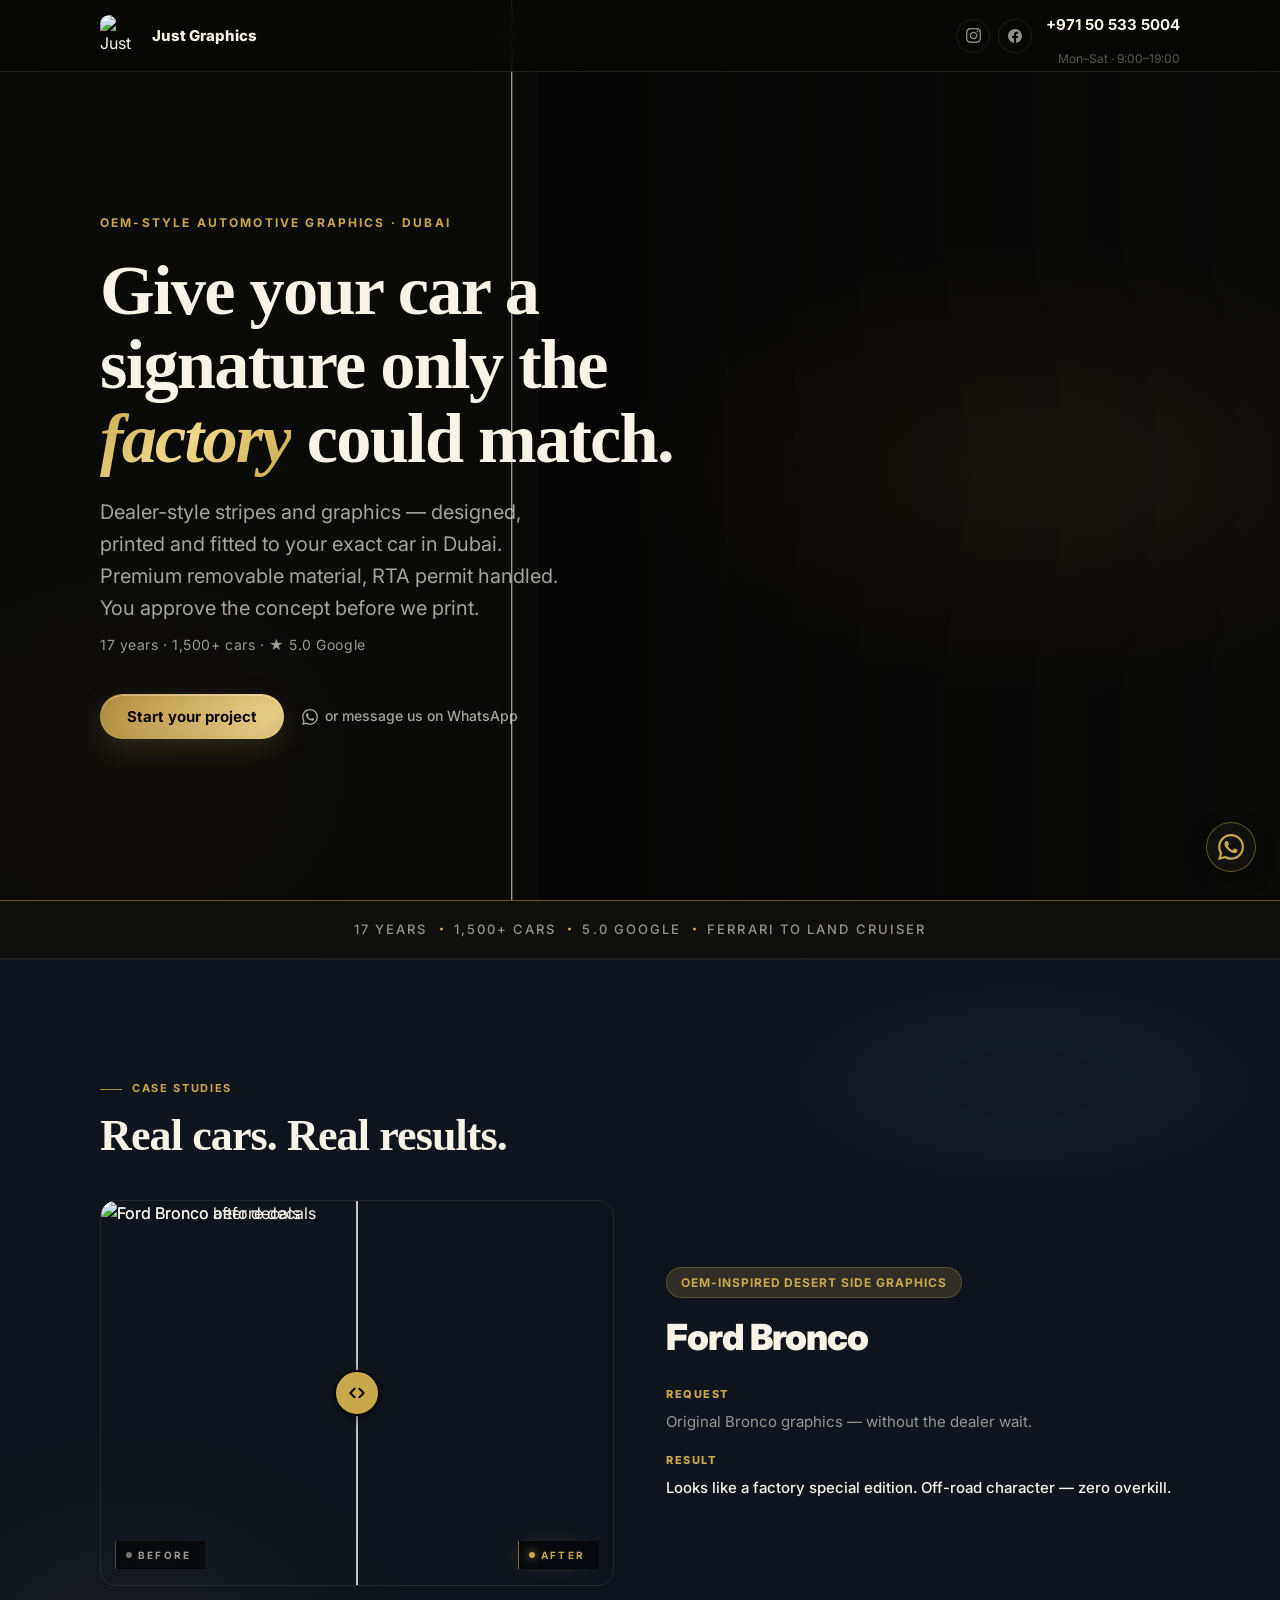
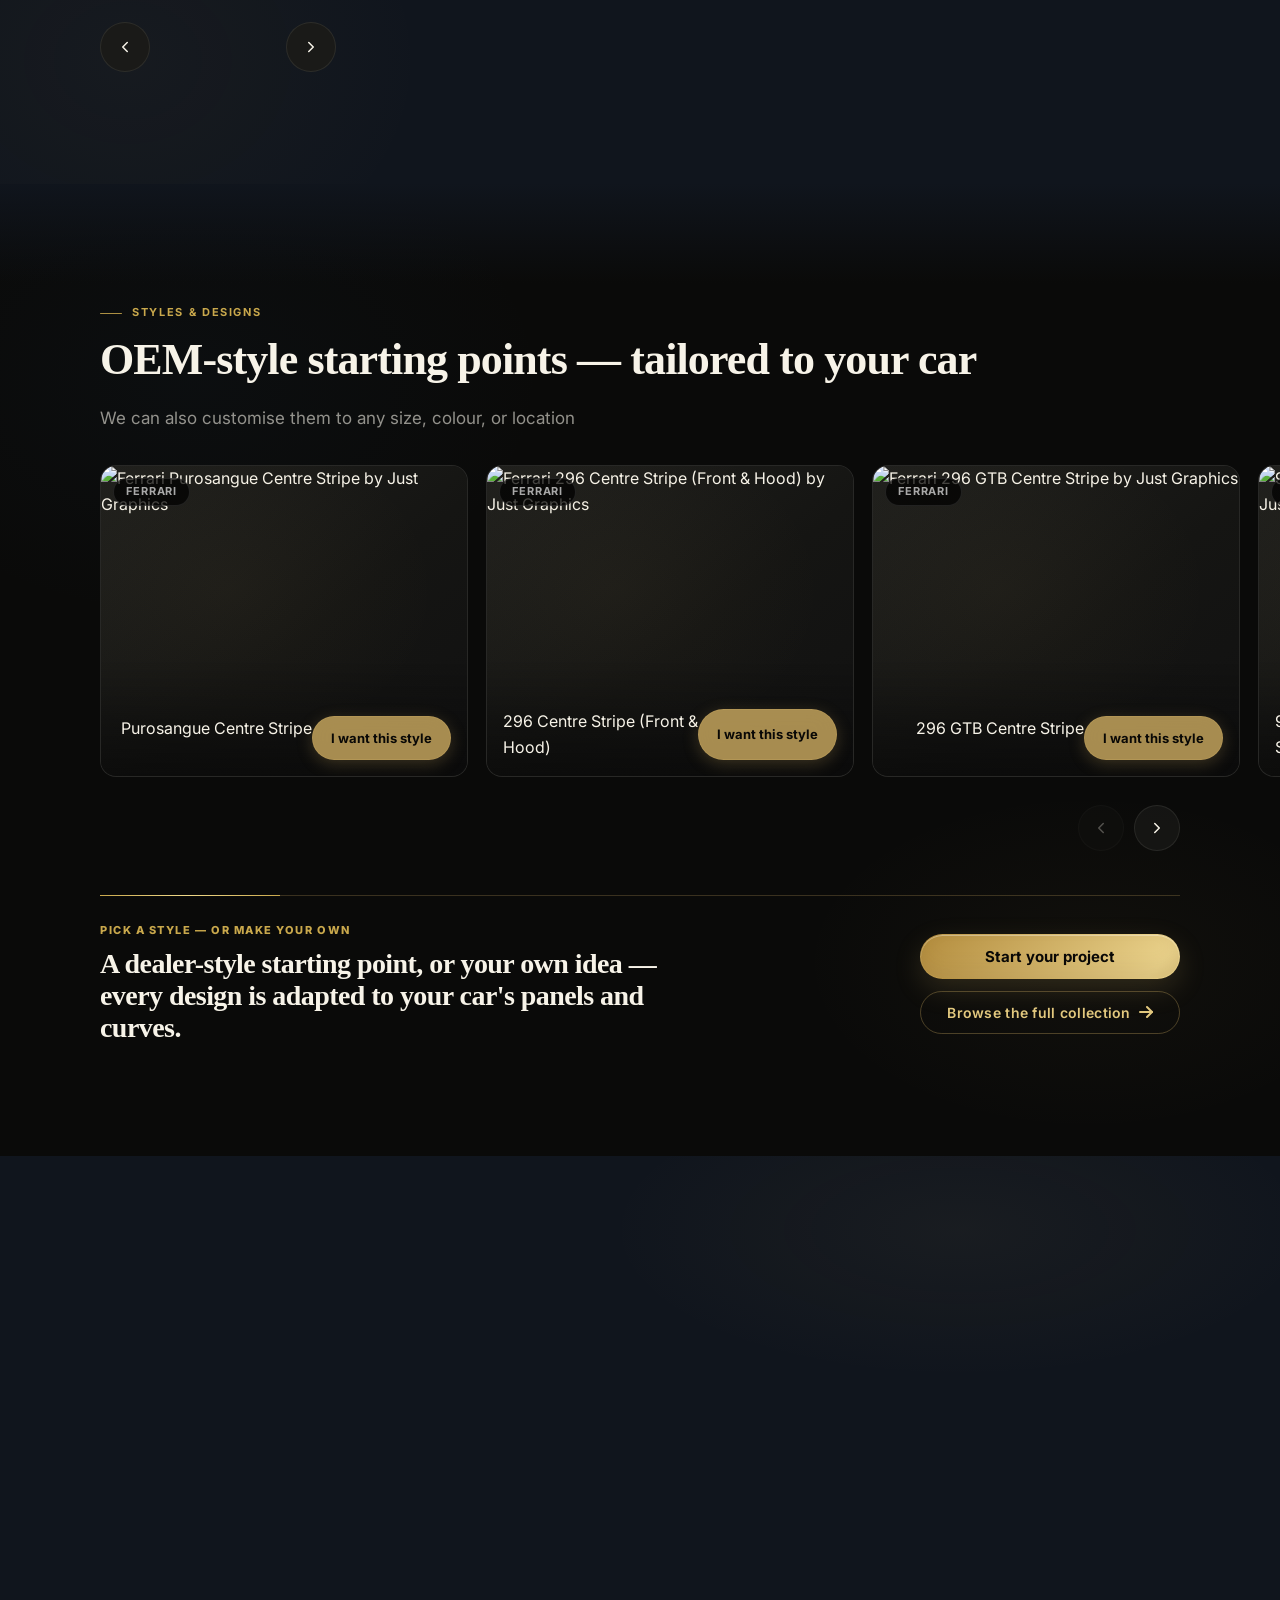
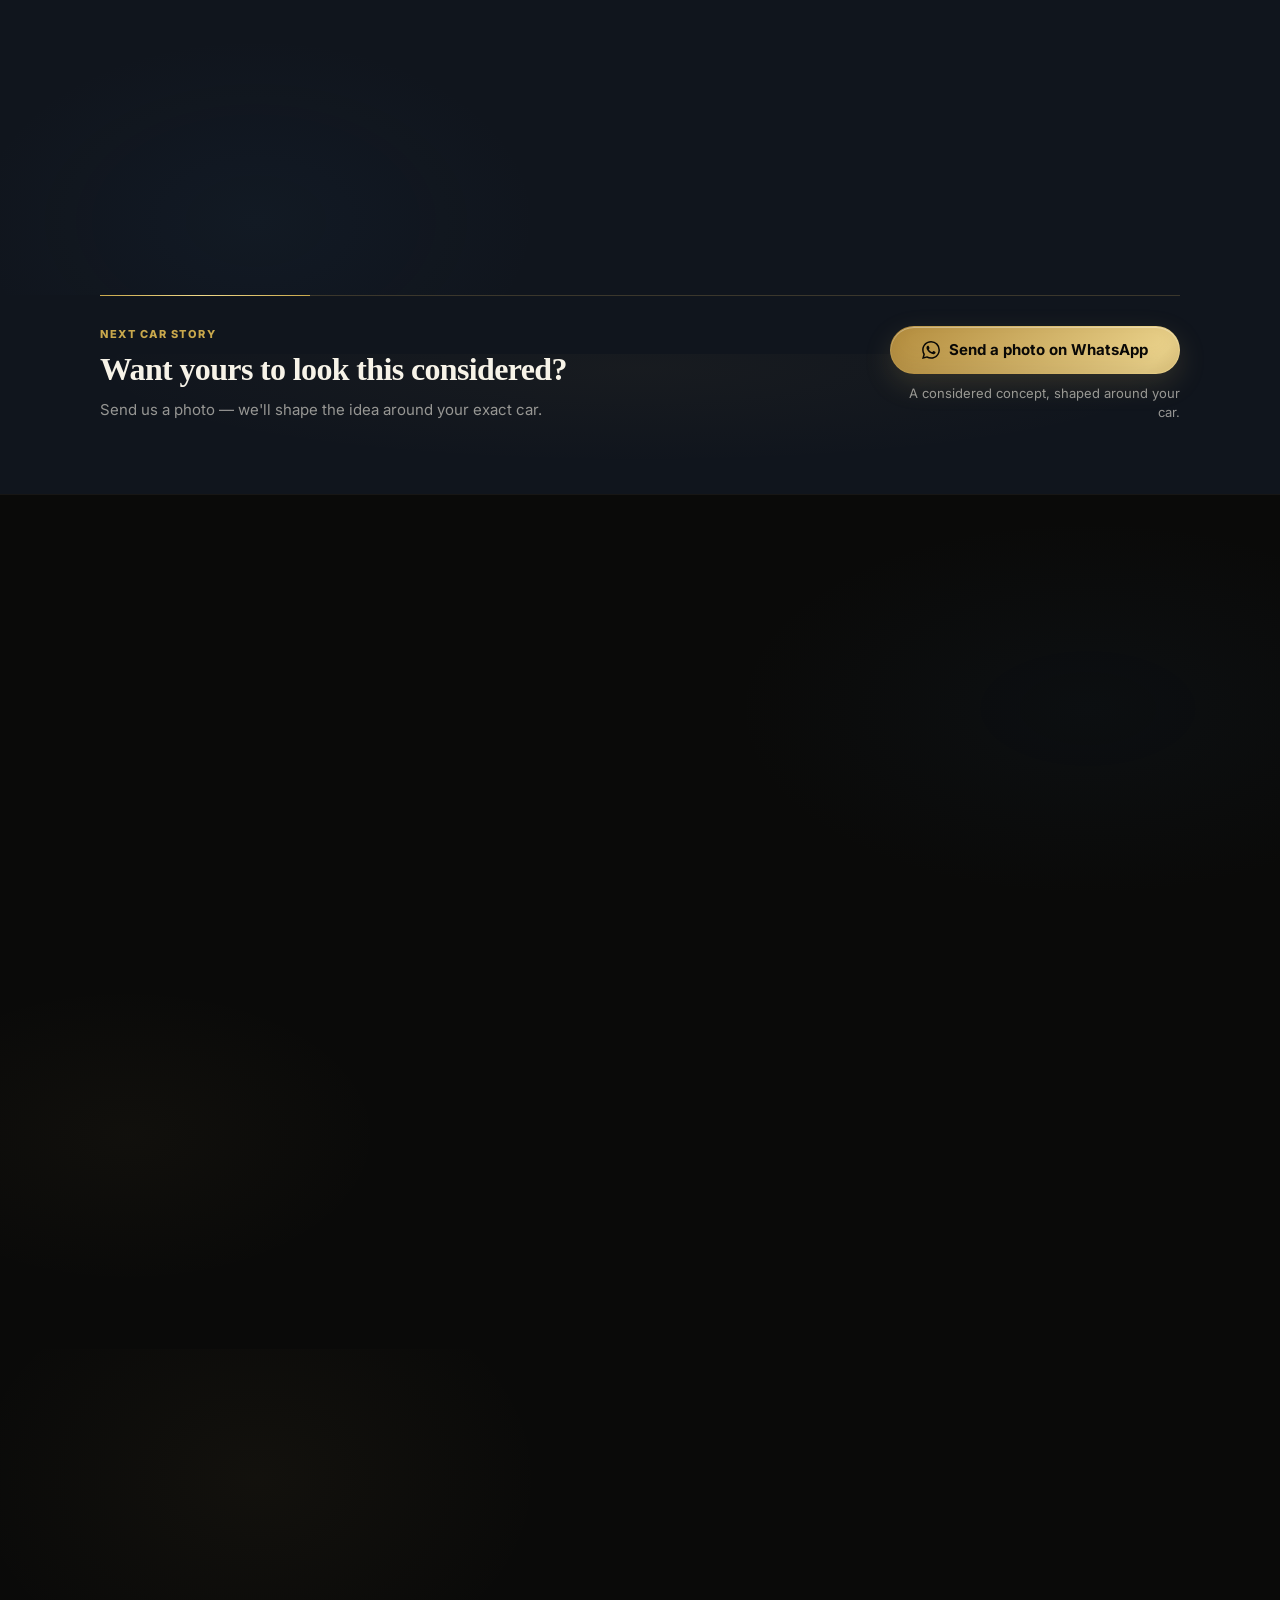
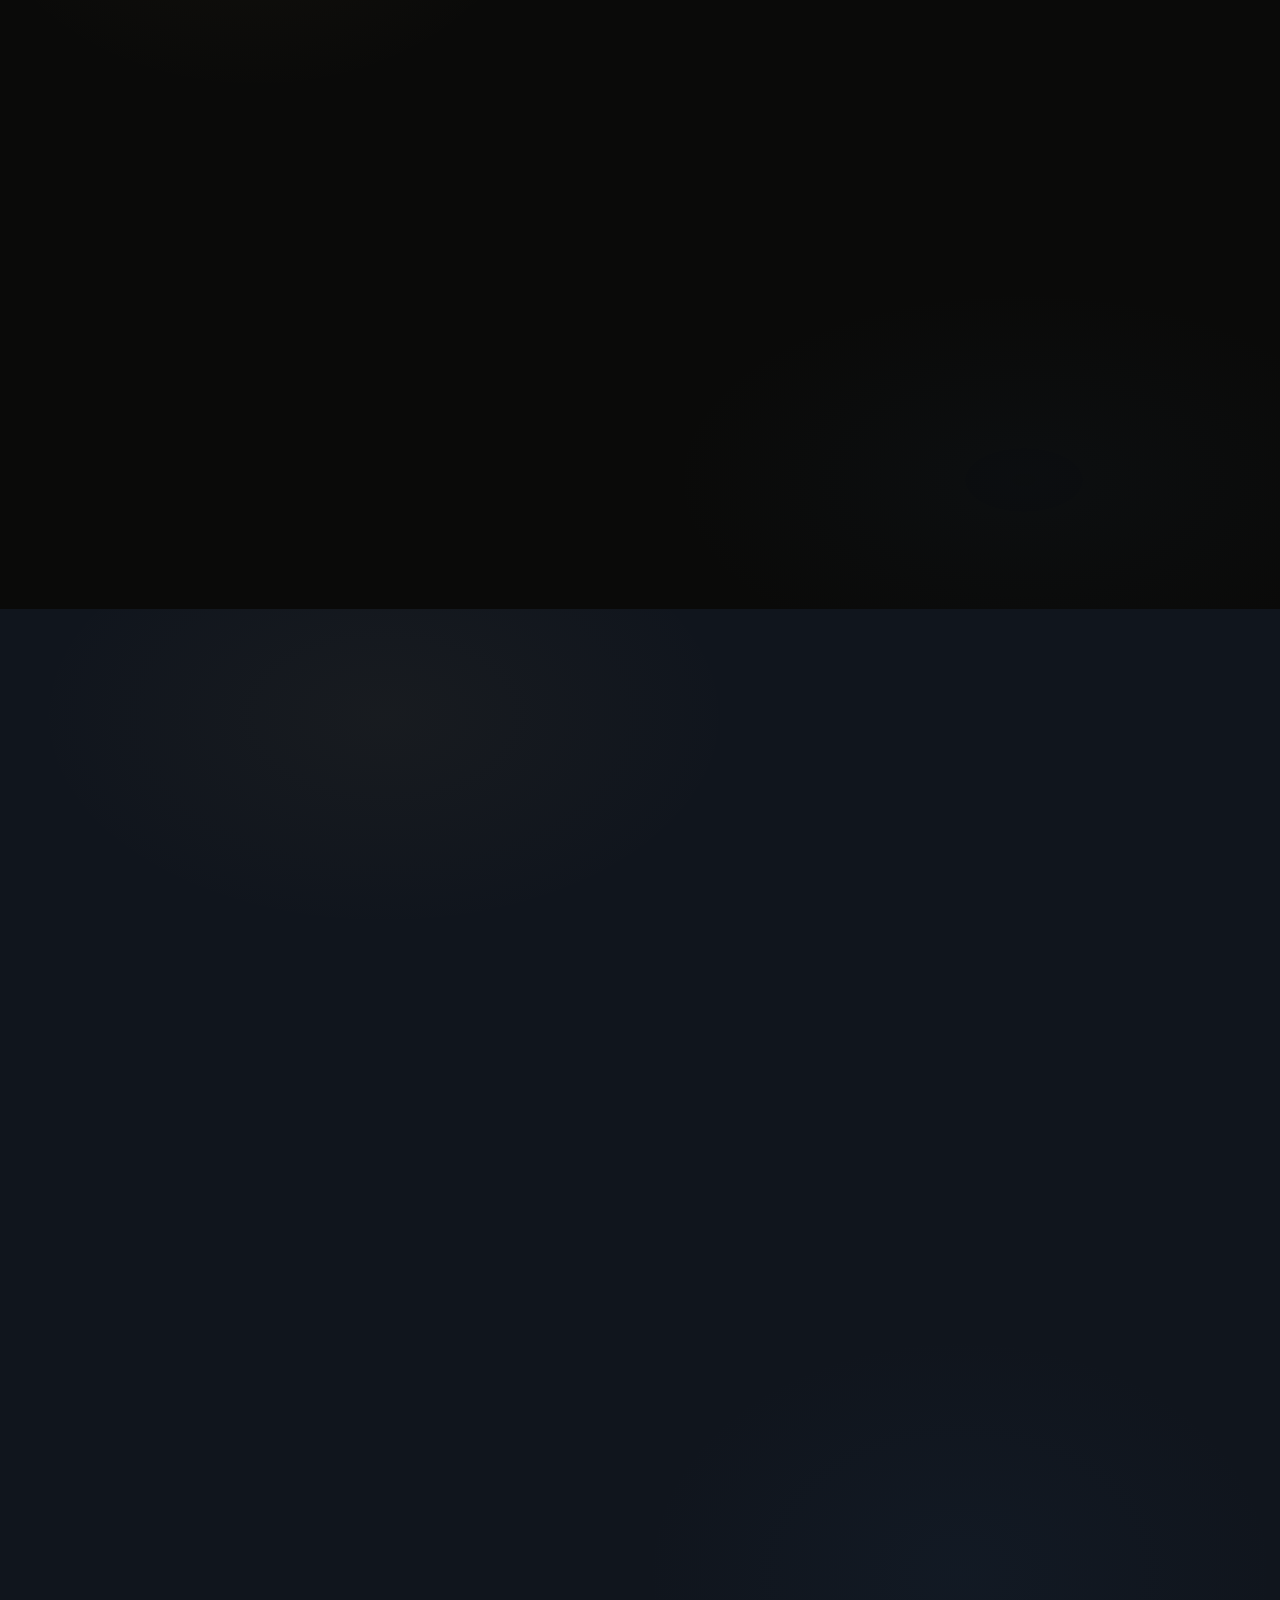
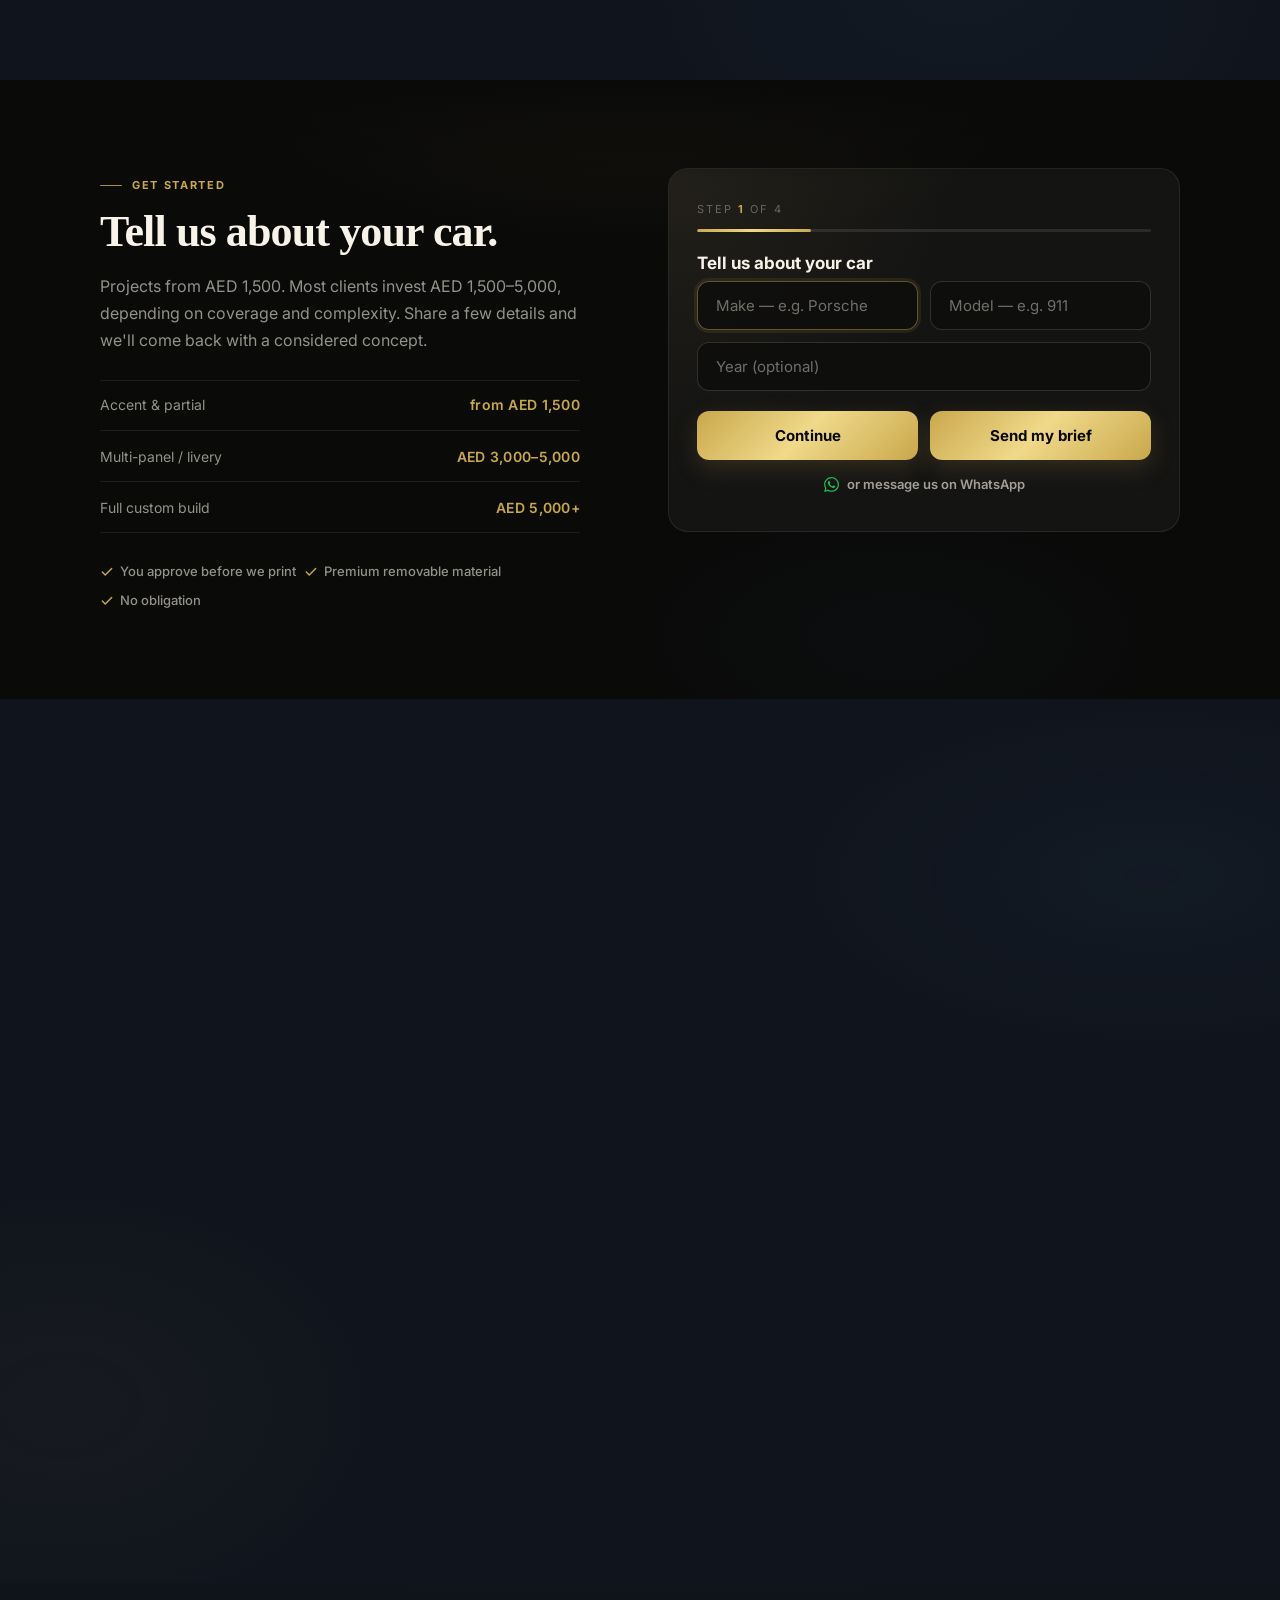
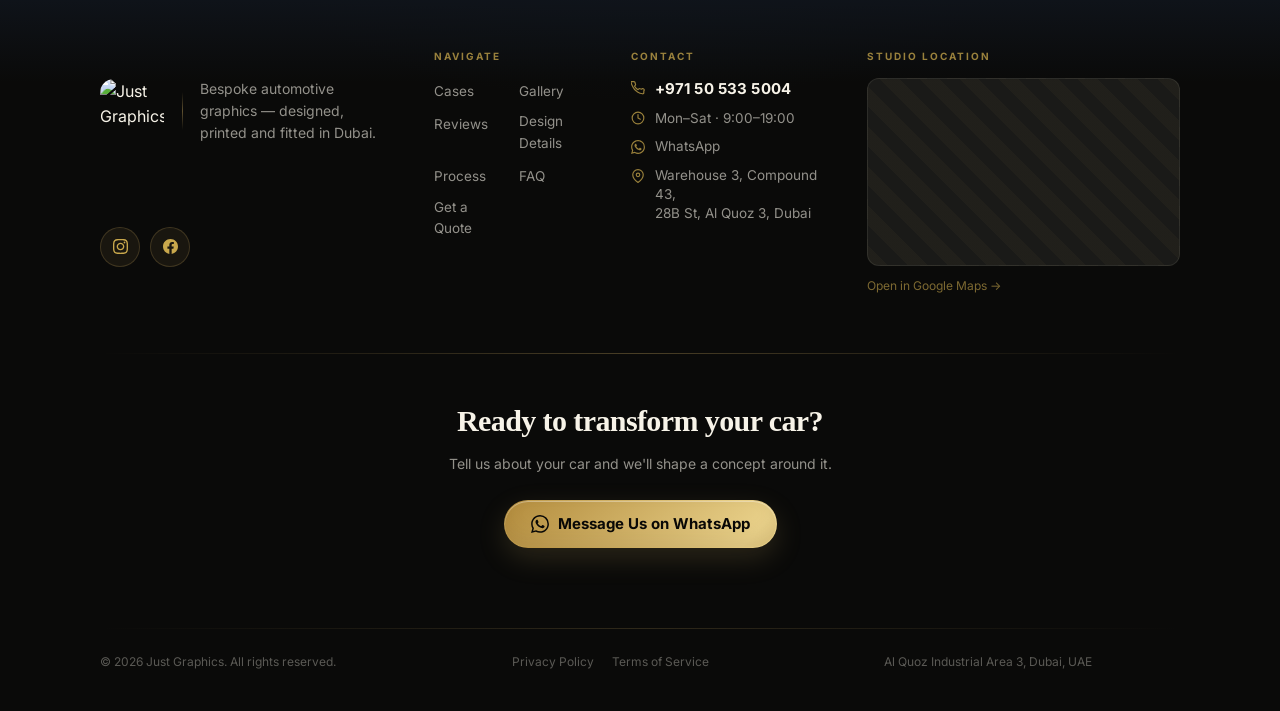
==== commit 4541db88: "redesign: swap fonts to Fraunces + Inter + Space Mono Co-Authored-By: Claude Opus 4.8 <noreply@anthr" ====
--- a/dealers/index.html
+++ b/dealers/index.html
@@ -91,9 +91,9 @@
 
   <link rel="preconnect" href="https://fonts.googleapis.com">
   <link rel="preconnect" href="https://fonts.gstatic.com" crossorigin>
-  <!-- Non-render-blocking font load: Inter + Playfair Display -->
-  <link rel="preload" as="style" href="https://fonts.googleapis.com/css2?family=Inter:wght@400;500;600;700;800;900&family=Playfair+Display:ital,wght@0,700;0,900;1,700;1,900&display=swap" onload="this.onload=null;this.rel='stylesheet'">
-  <noscript><link rel="stylesheet" href="https://fonts.googleapis.com/css2?family=Inter:wght@400;500;600;700;800;900&family=Playfair+Display:ital,wght@0,700;0,900;1,700;1,900&display=swap"></noscript>
+  <!-- Non-render-blocking font load: Fraunces + Inter + Space Mono -->
+  <link rel="preload" as="style" href="https://fonts.googleapis.com/css2?family=Fraunces:ital,opsz,wght@0,9..144,300;0,9..144,400;0,9..144,500;1,9..144,300&family=Inter:wght@400;500;600;700&family=Space+Mono:ital,wght@0,400;0,700;1,400&display=swap" onload="this.onload=null;this.rel='stylesheet'">
+  <noscript><link rel="stylesheet" href="https://fonts.googleapis.com/css2?family=Fraunces:ital,opsz,wght@0,9..144,300;0,9..144,400;0,9..144,500;1,9..144,300&family=Inter:wght@400;500;600;700&family=Space+Mono:ital,wght@0,400;0,700;1,400&display=swap"></noscript>
   <!-- Preload LCP hero image (WebP for modern browsers) -->
   <link rel="preload" as="image" href="/ferrari-after.webp" fetchpriority="high">
   <!-- DNS prefetch for third-party origins used on page -->
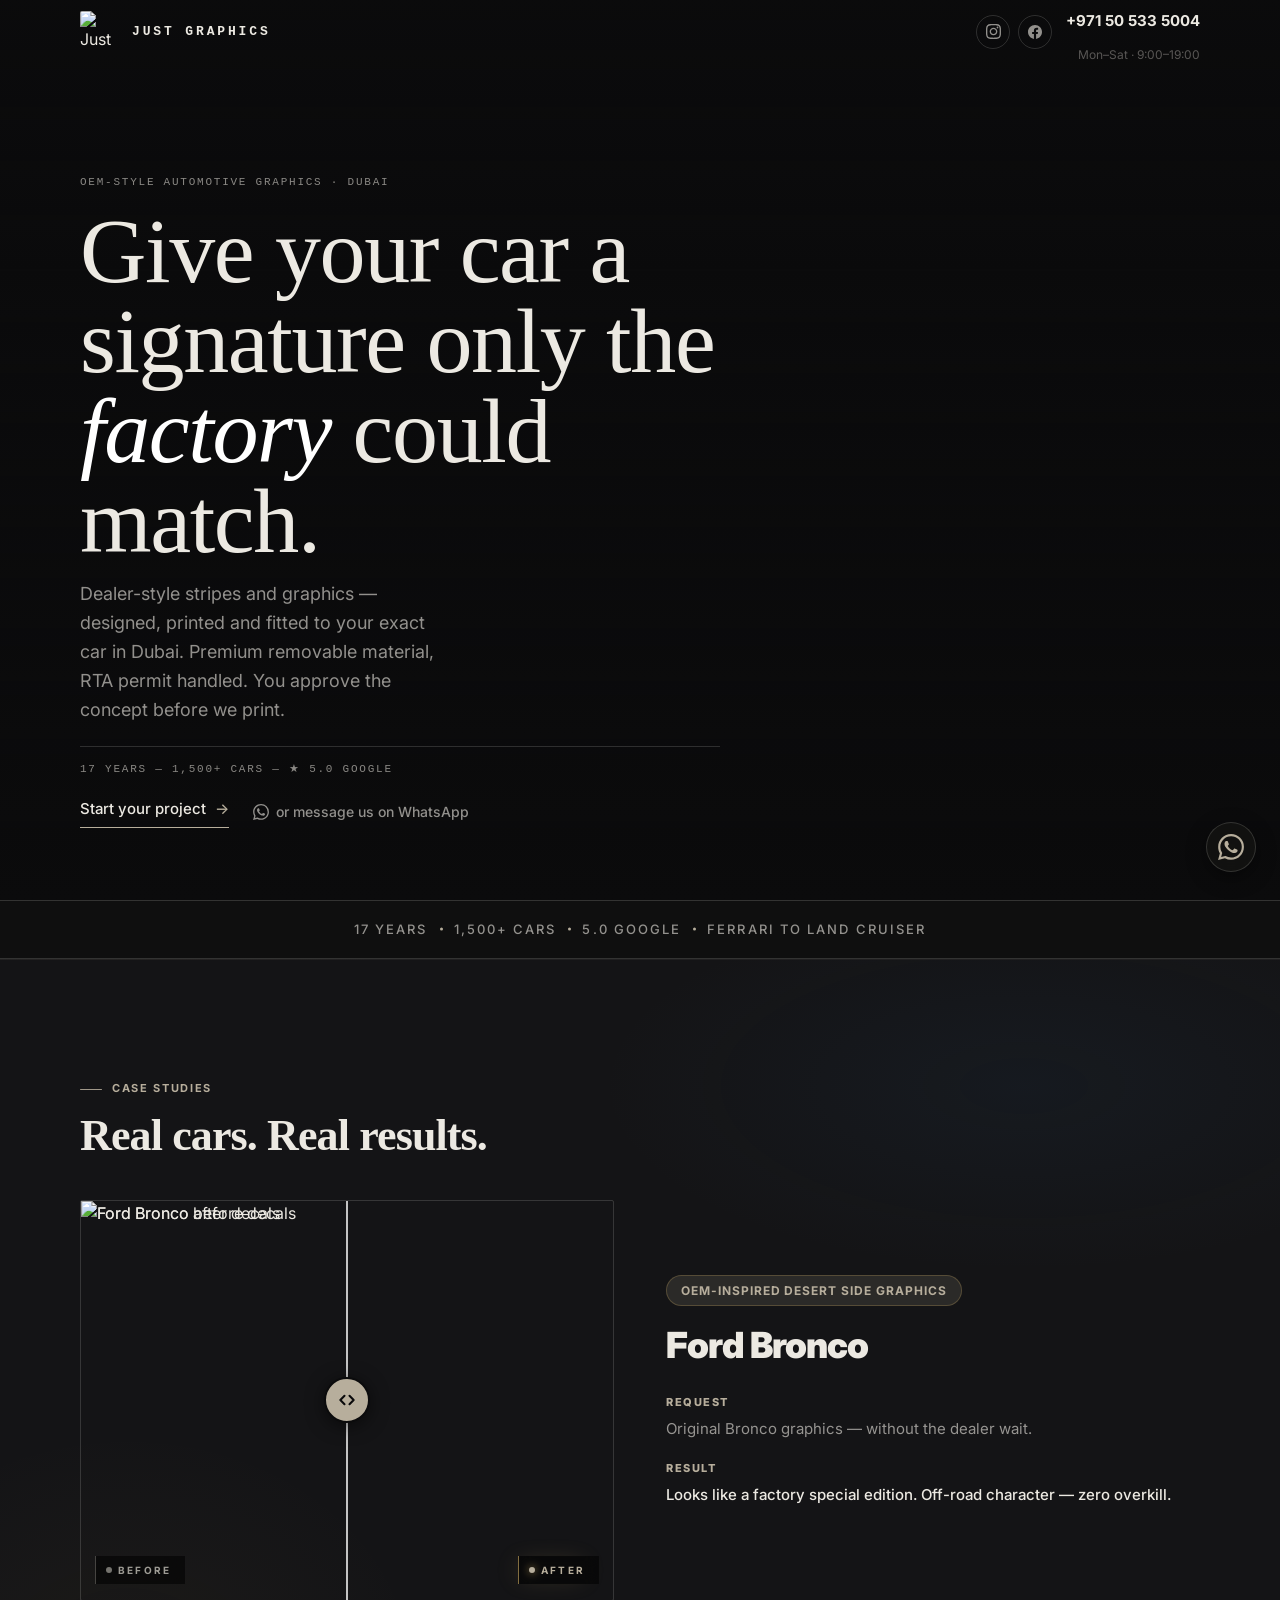
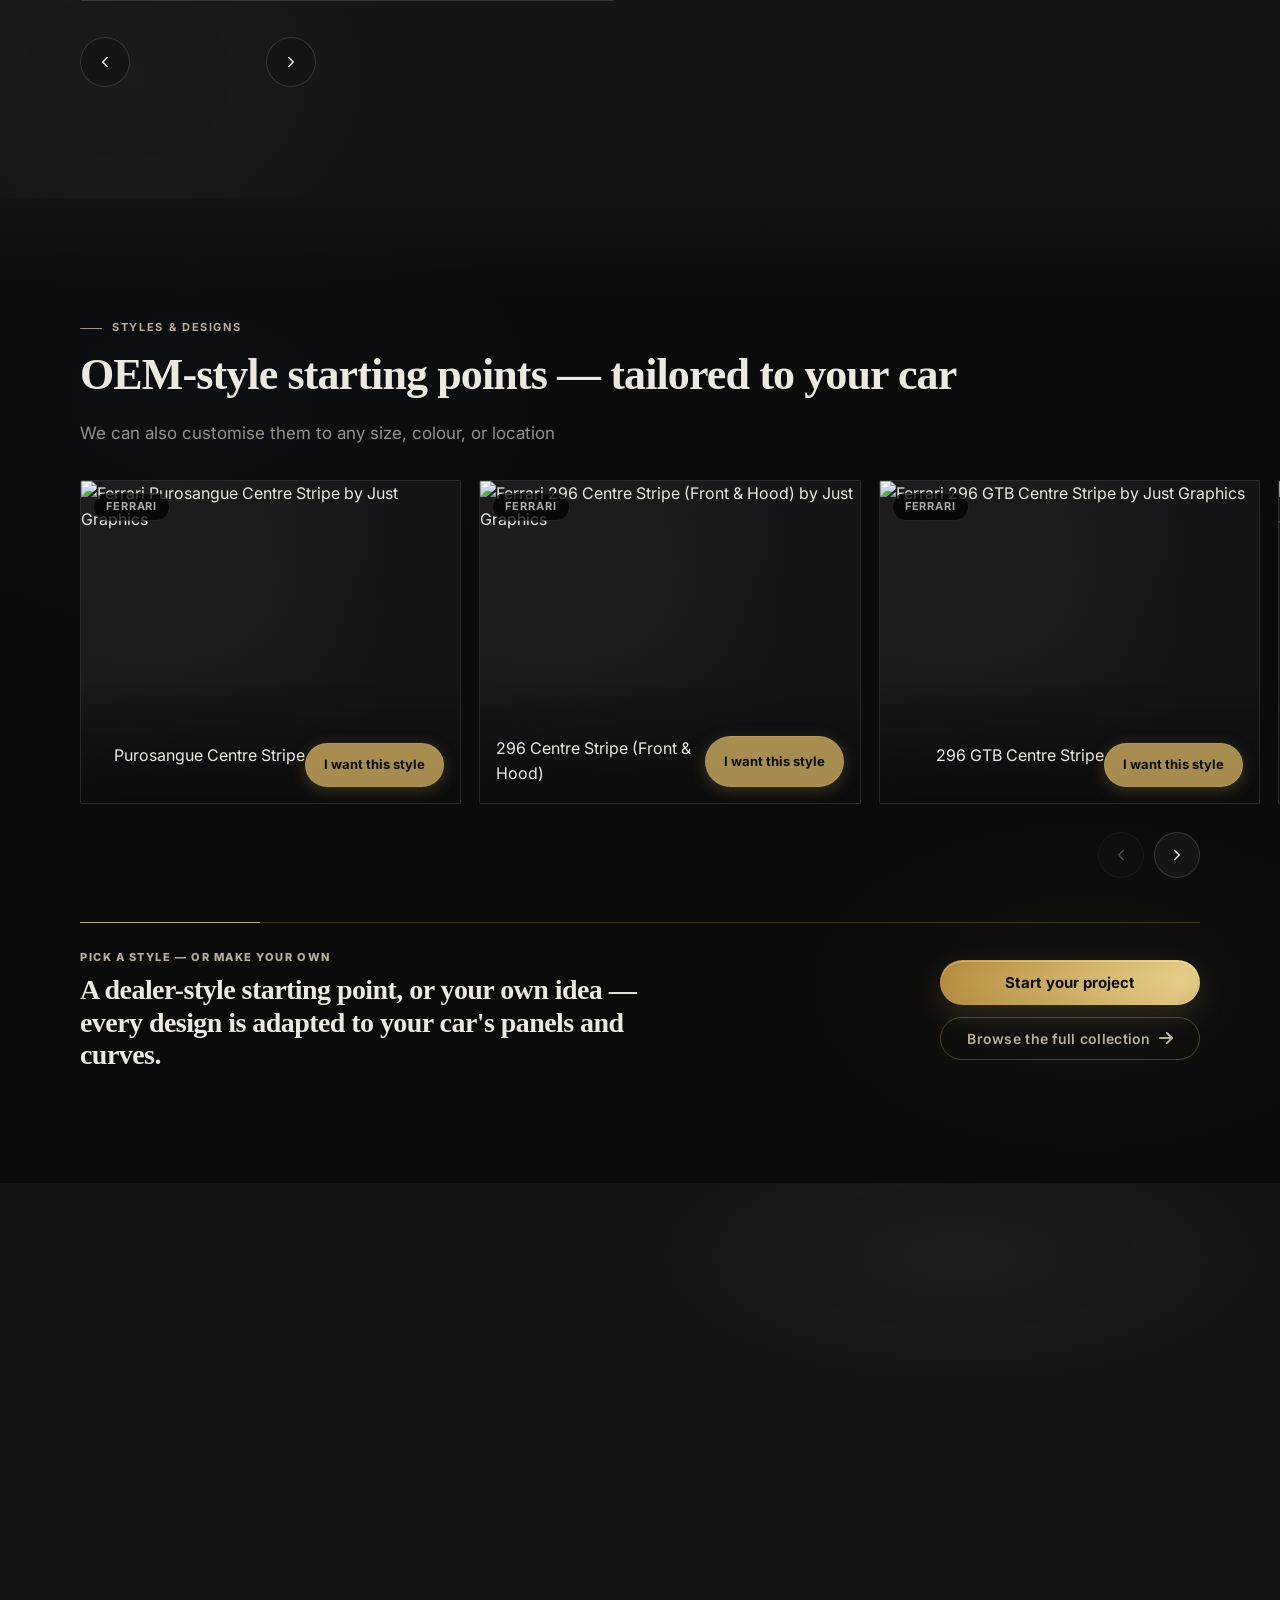
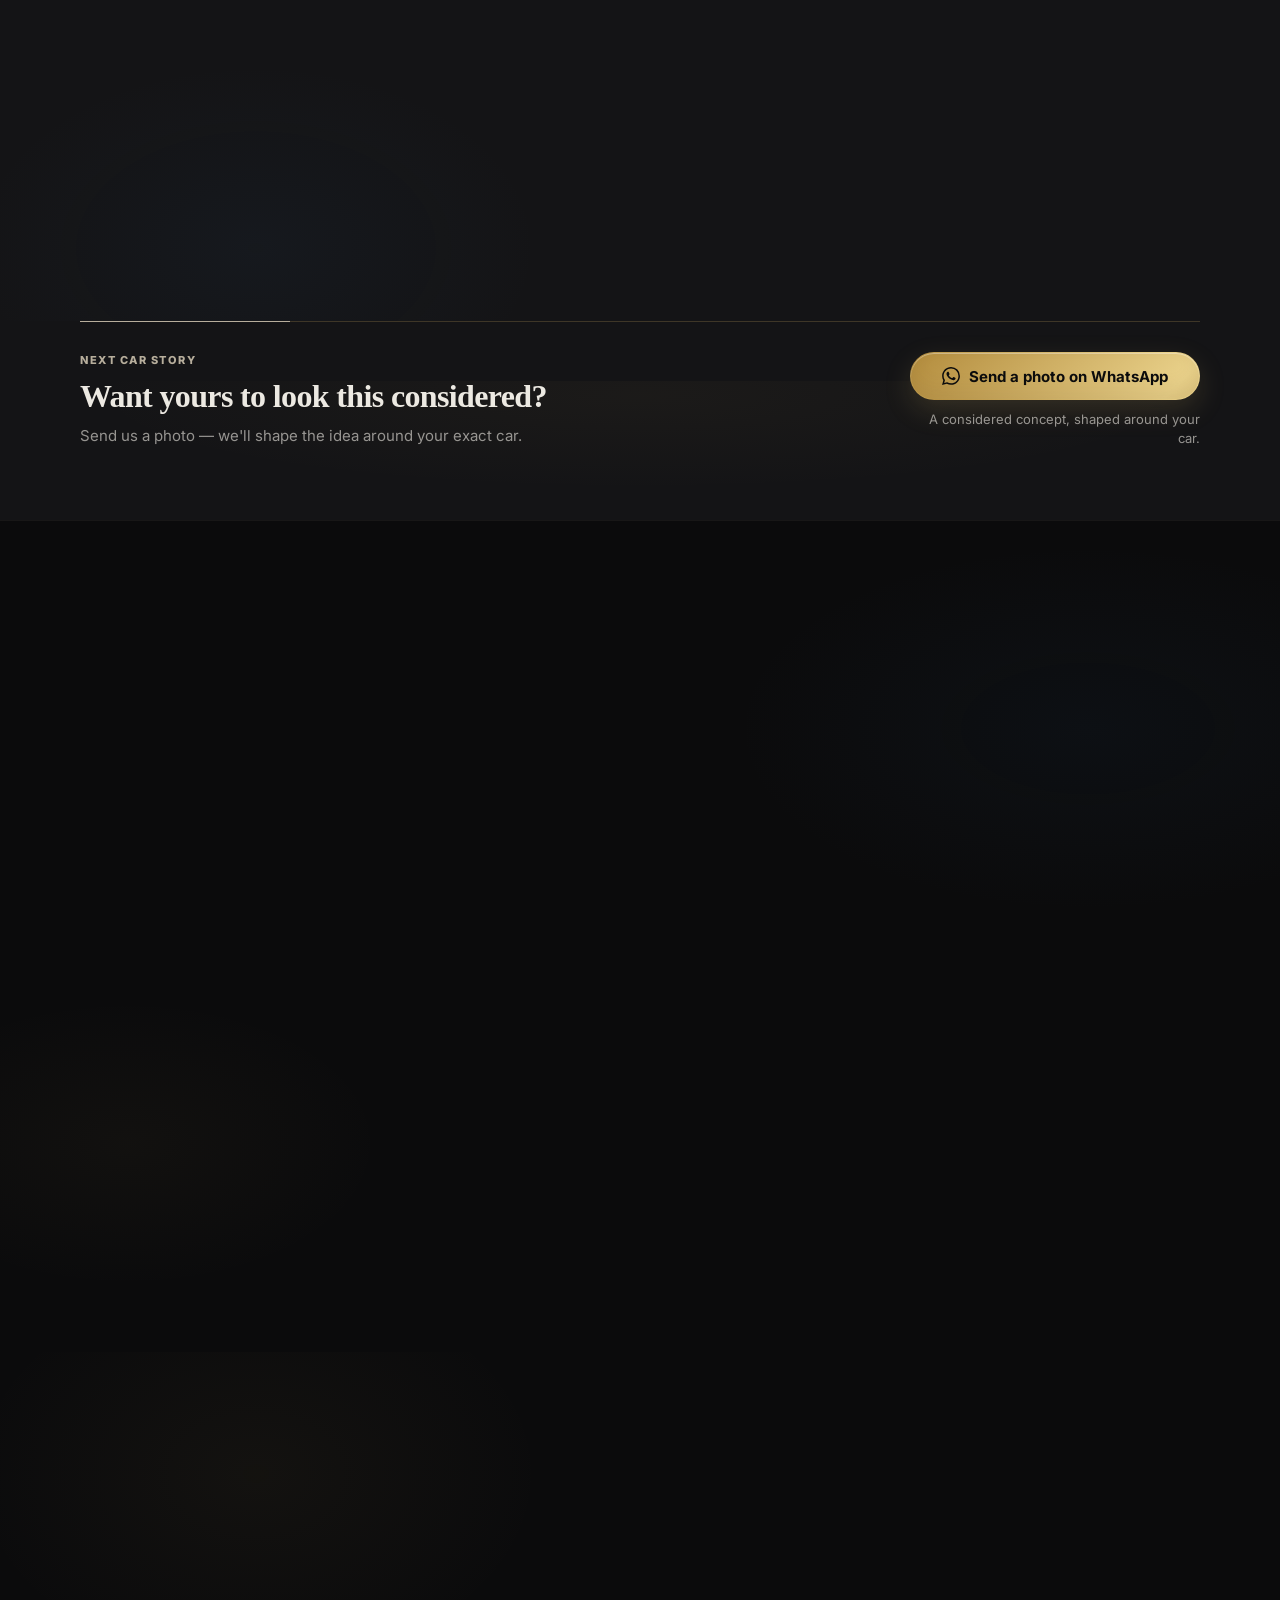
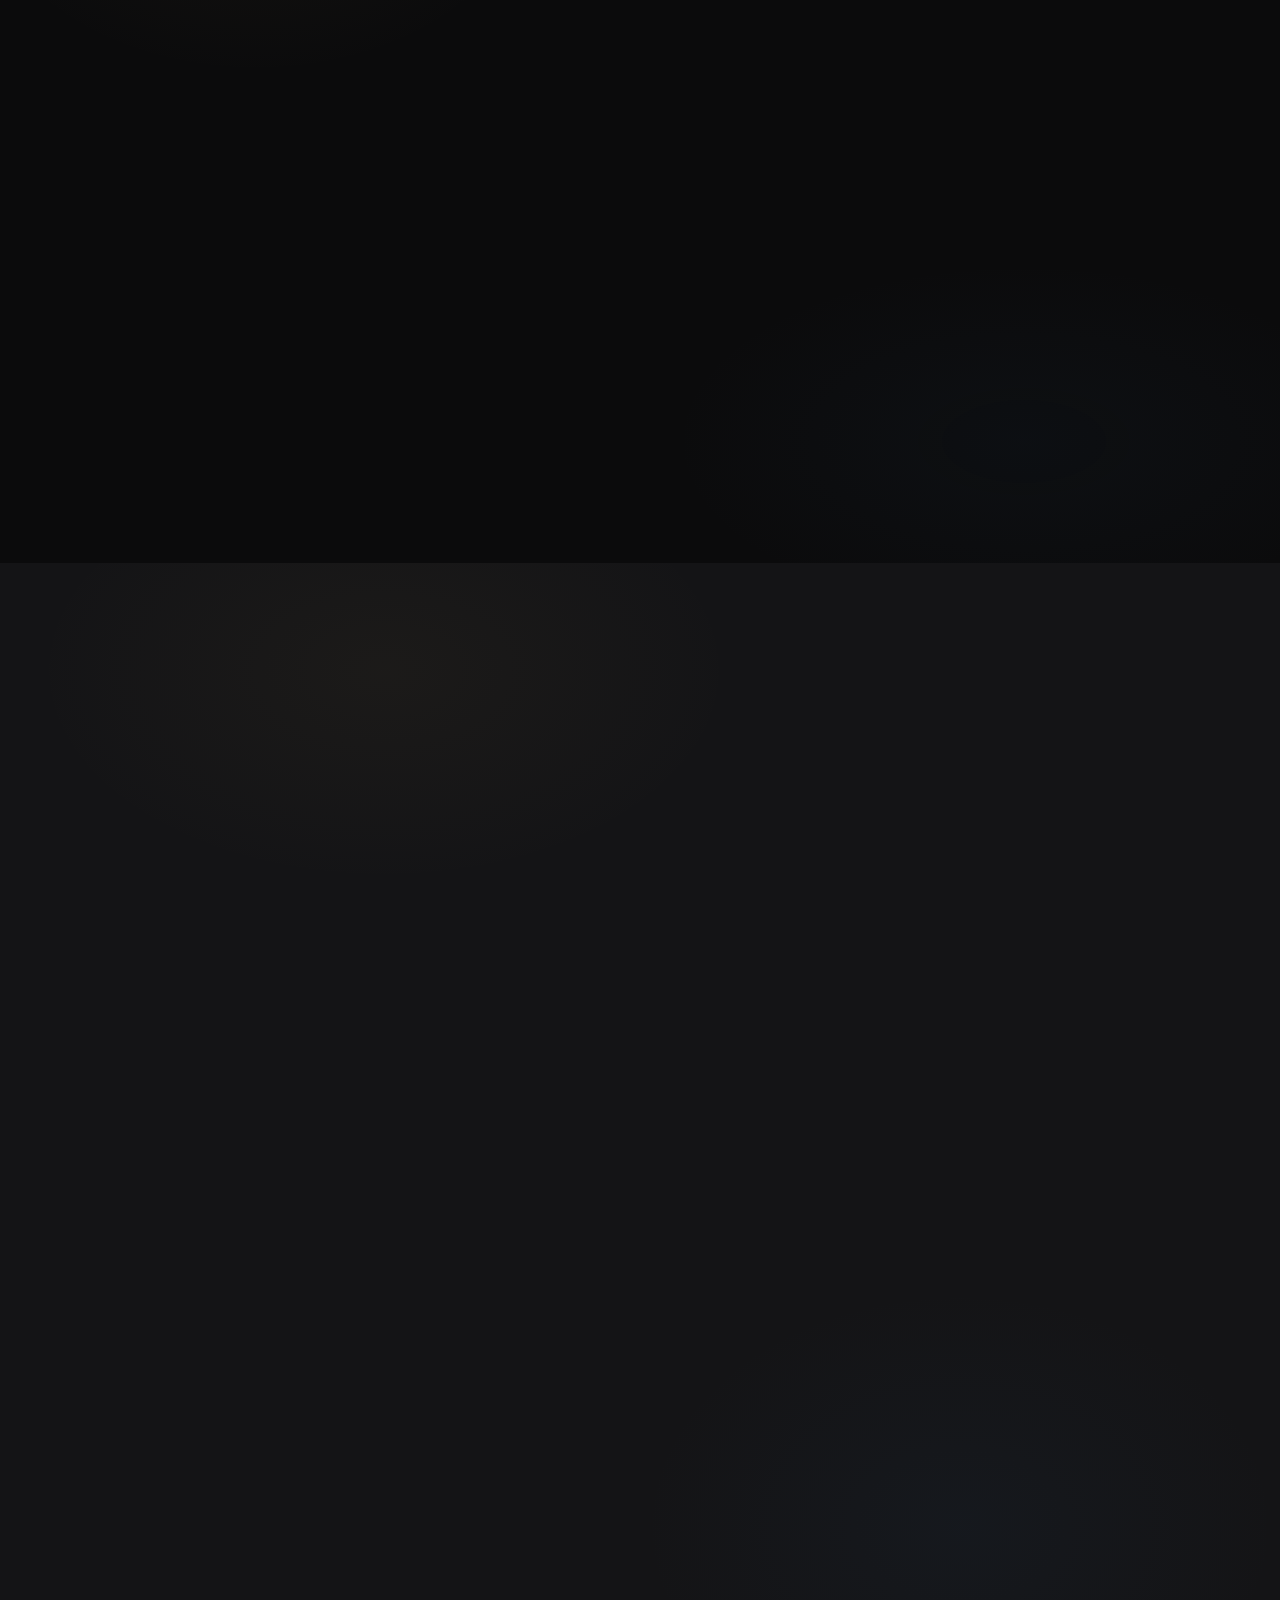
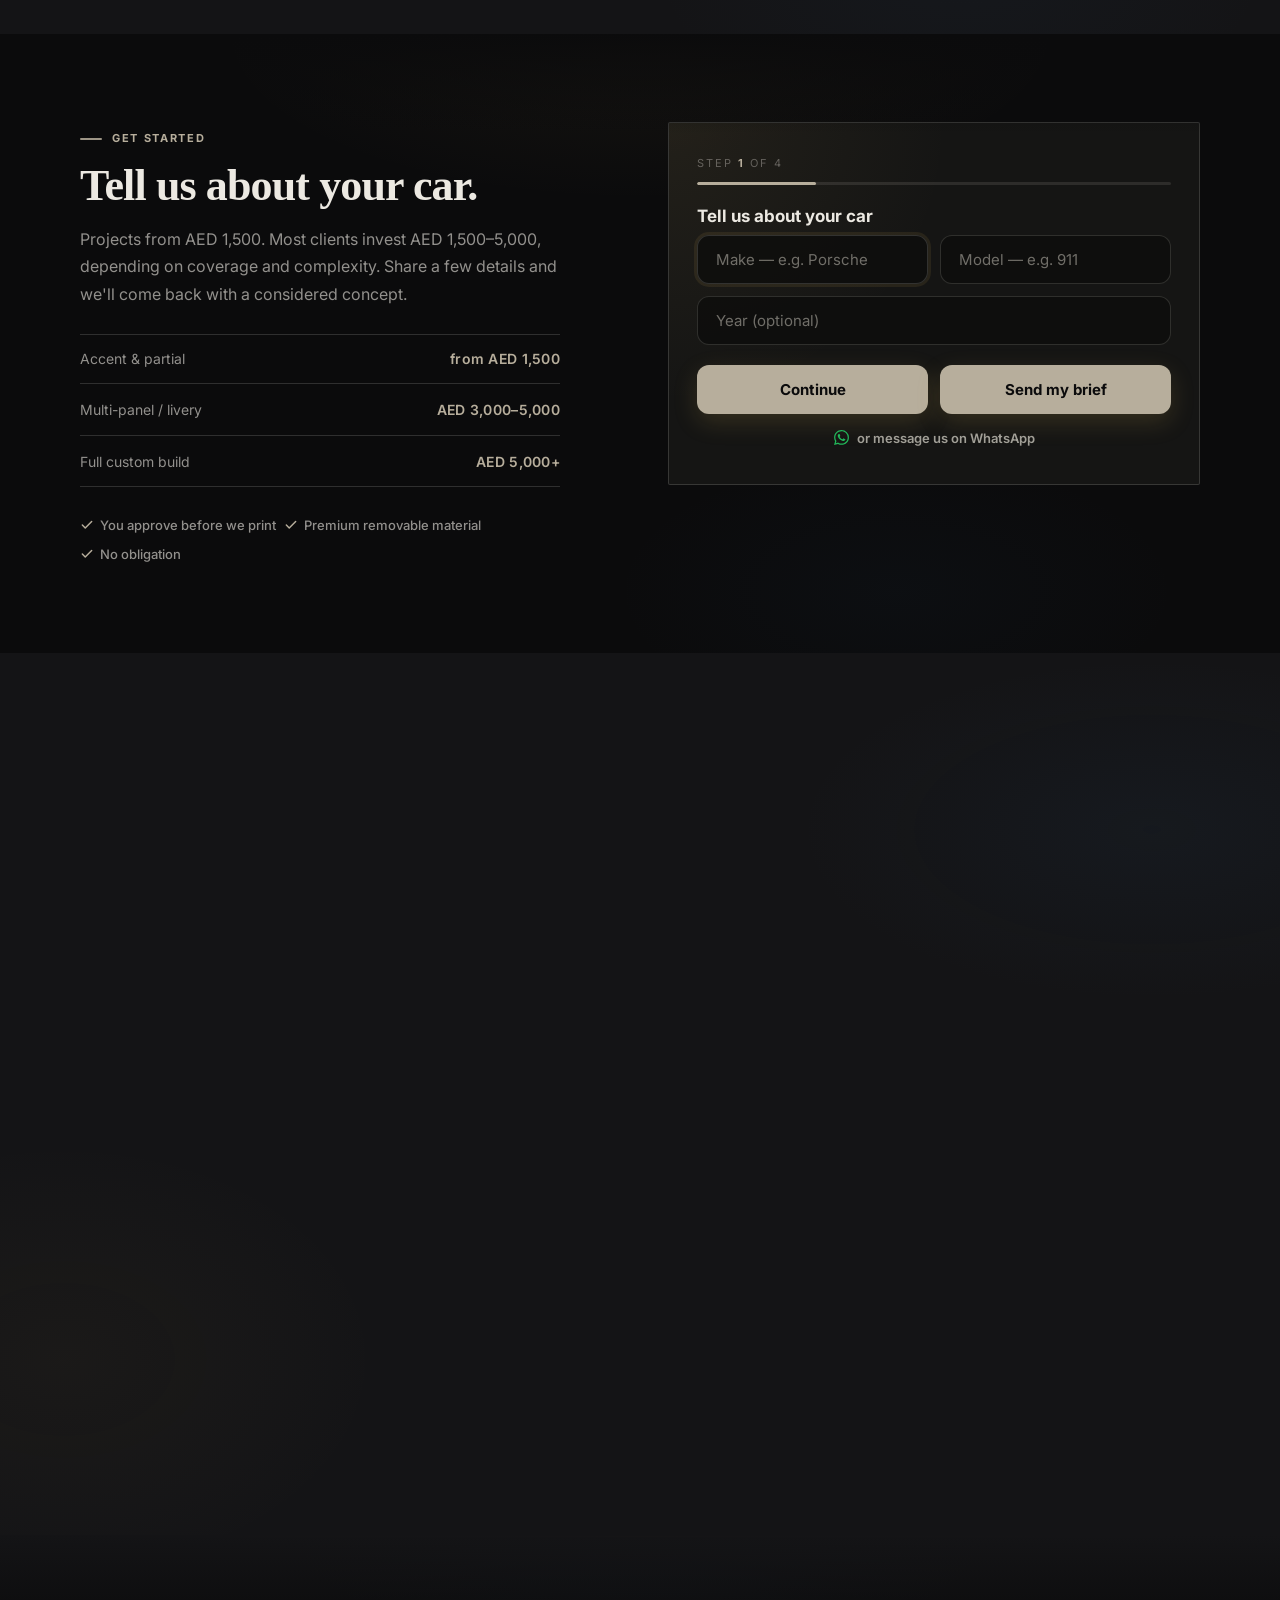
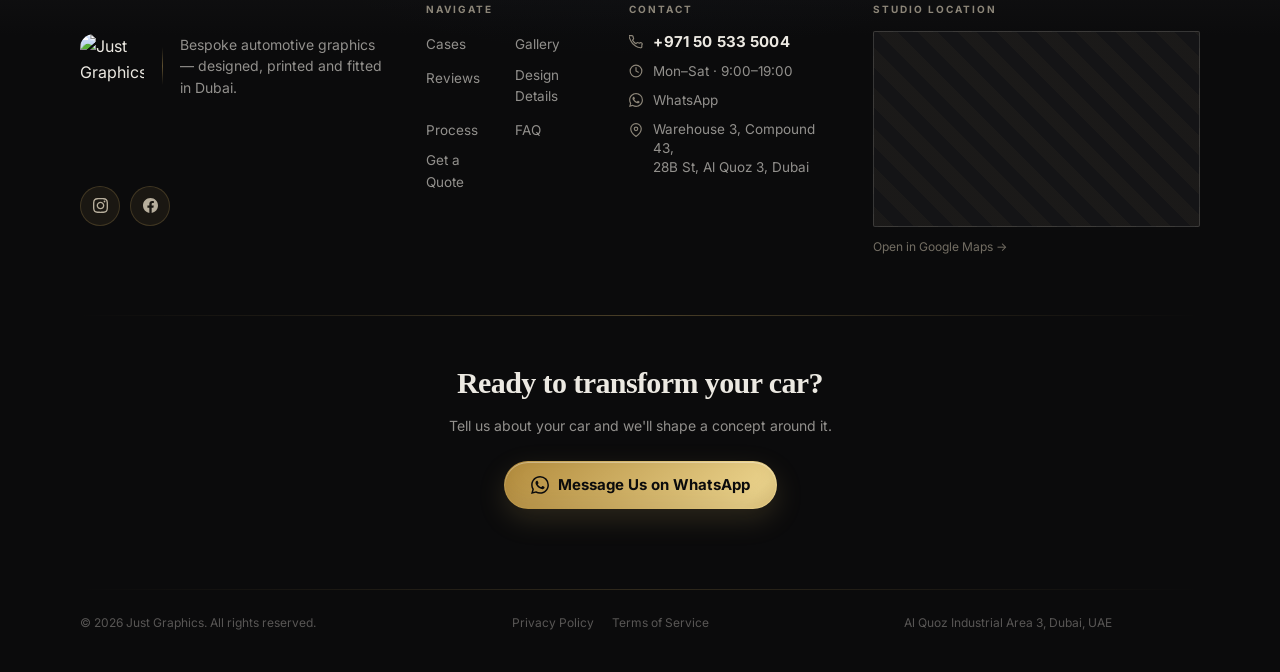
==== commit d2db4bfc: "redesign: editorial hero (full-bleed graded photo, Fraunces headline, text CTA) Co-Authored-By: Clau" ====
--- a/dealers/index.html
+++ b/dealers/index.html
@@ -196,26 +196,26 @@
 
   <!-- Real car photo background (Ferrari with gold stripe) -->
   <div class="hero__photo" aria-hidden="true">
-    <img src="/ferrari-after.webp" alt="" draggable="false" fetchpriority="high" loading="eager" width="1254" height="1254">
-  </div>
-
-  <!-- Ambient glow + dot grid on top -->
-  <div class="hero__glow"  aria-hidden="true"></div>
-  <div class="hero__grid"  aria-hidden="true"></div>
+    <img class="u-grade" src="/ferrari-after.webp" alt="" draggable="false" fetchpriority="high" loading="eager" width="1254" height="1254">
+  </div>
+
+  <!-- Tonal veil -->
+  <div class="hero__veil" aria-hidden="true"></div>
 
   <div class="wrap">
     <div class="hero__content">
-      <p class="hero__eye">OEM-style Automotive Graphics · Dubai</p>
-      <h1 class="hero__h1">
+      <p class="hero__eye u-label">OEM-style Automotive Graphics · Dubai</p>
+      <h1 class="hero__h1 t-hero">
         Give your car a signature only the <em>factory</em> could match.
       </h1>
       <p class="hero__sub">Dealer-style stripes and graphics — designed, printed and fitted to your exact car in Dubai. Premium removable material, RTA permit handled. You approve the concept before we print.</p>
 
-      <p class="hero__credential">17 years · 1,500+ cars · ★ 5.0 Google</p>
+      <hr class="hero__rule u-rule">
+      <p class="hero__credential u-label">17 years — 1,500+ cars — ★ 5.0 Google</p>
 
       <div class="hero__cta">
-        <a href="#get-quote" class="btn btn-gold" data-event="start_project">
-          Start your project
+        <a href="#get-quote" class="hero__cta-link" data-event="start_project">
+          Start your project <span>→</span>
         </a>
         <a href="https://api.whatsapp.com/send/?phone=971505335004&text=Hi%2C+I%27d+like+to+start+a+project+for+my+car&type=phone_number&app_absent=0"
            target="_blank" rel="noopener noreferrer" class="hero__wa-alt" data-event="contact_whatsapp">
--- a/assets/site.css
+++ b/assets/site.css
@@ -1,40 +1,27 @@
 /* ─── Tokens ─────────────────────────────────── */
     :root {
-      --bg:         #0A0A09;
-      --bg-surface: #10151D;
-      --bg-card:    #1A1A18;
-      --bg-card-2:  #23231F;
-      --border:     rgba(244,238,221,0.085);
-      --bh:         rgba(244,238,221,0.16);
-      --gold:       #C9A84C;
-      --gold-h:     #E2C87E;
-      --gold-d:     rgba(201,168,76,0.10);
-      --gold-d2:    rgba(201,168,76,0.17);
-      --gold-line:  rgba(201,168,76,0.45);
-      --paper:      #F4EFE6;
-      --text:       #F7F3E8;
-      --sub:        rgba(247,243,232,0.58);
-      --muted:      rgba(247,243,232,0.34);
-      --ink:        #090806;
-      --bg-veil:    #050505;
-      --bg-panel:   #0E1218;
-      --bg-media:   #111111;
-      --bg-media-h: #20201D;
-      --bg-media-m: #151513;
-      --font:       'Inter', system-ui, -apple-system, sans-serif;
-      --font-serif: 'Playfair Display', Georgia, 'Times New Roman', serif;
-      --gold-grad:  linear-gradient(135deg, #C9A84C 0%, #F0D98A 48%, #C9A84C 100%);
-      --steel:      #1A3A5C;
-      --steel-h:    #2A5480;
-      --steel-d:    rgba(26,58,92,0.12);
-      --steel-d2:   rgba(26,58,92,0.22);
-      --steel-grad: linear-gradient(135deg, #1A3A5C 0%, #2E6499 50%, #1A3A5C 100%);
-      --nh:         72px;
-      --mw:         1200px;
-      --rmd:        12px;
-      --rlg:        16px;
-      --rxl:        20px;
-      --t:          0.25s ease;
+      --ink:#0B0B0C; --ink-2:#141416; --ink-3:#1C1C1E;
+      --bone:#ECE9E2; --bone-2:#DCD8CF;
+      --grey:#8A8884; --sub:rgba(236,233,226,.60); --muted:rgba(236,233,226,.34);
+      --platinum:#B7AE9C; --platinum-d:rgba(183,174,156,.14);
+      --line:rgba(236,233,226,.16); --line-ink:rgba(11,11,12,.14);
+      --text:#ECE9E2;
+      --font:'Inter',system-ui,-apple-system,sans-serif;
+      --font-display:'Fraunces',Georgia,serif;
+      --font-mono:'Space Mono',ui-monospace,monospace;
+      --r:2px;            /* near-zero radius — no rounded cards */
+      --nh:64px; --mw:1240px;
+      --t:.3s cubic-bezier(.22,1,.36,1);
+      --ease:cubic-bezier(.22,1,.36,1);
+      /* legacy aliases kept so un-migrated rules don't break mid-refactor — removed in D5.3 */
+      --bg:var(--ink); --bg-surface:var(--ink-2); --bg-card:var(--ink-2); --bg-card-2:var(--ink-3);
+      --bg-veil:var(--ink); --bg-panel:var(--ink-2); --bg-media:var(--ink-2); --bg-media-h:var(--ink-3); --bg-media-m:var(--ink-2);
+      --border:var(--line); --bh:var(--line);
+      --gold:var(--platinum); --gold-h:var(--platinum); --gold-line:var(--line);
+      --gold-d:var(--platinum-d); --gold-d2:var(--platinum-d); --gold-grad:var(--platinum);
+      --steel:var(--platinum); --steel-h:var(--platinum); --steel-d:var(--platinum-d); --steel-d2:var(--platinum-d); --steel-grad:var(--platinum);
+      --paper:var(--bone); --font-serif:var(--font-display);
+      --rmd:var(--r); --rlg:var(--r); --rxl:var(--r);
     }
 
     /* ─── Reset ─────────────────────────────────── */
@@ -42,9 +29,7 @@
     html { scroll-behavior: smooth; }
     body {
       font-family: var(--font);
-      background:
-        radial-gradient(ellipse 60% 45% at 75% -10%, rgba(196,164,93,0.055), transparent 58%),
-        var(--bg);
+      background: var(--ink);
       color: var(--text);
       line-height: 1.6;
       -webkit-font-smoothing: antialiased;
@@ -60,6 +45,40 @@
       [data-animate] { opacity: 1 !important; transform: none !important; }
       html { scroll-behavior: auto; }
     }
+
+    /* ─── Editorial utilities ─── */
+    .u-mono{font-family:var(--font-mono);text-transform:uppercase;letter-spacing:.16em;}
+    .u-label{font-family:var(--font-mono);font-size:clamp(10px,2.6vw,11px);letter-spacing:.16em;
+      text-transform:uppercase;color:var(--grey);}
+    .u-display{font-family:var(--font-display);font-weight:300;letter-spacing:-.01em;line-height:1.0;}
+    .u-rule{height:1px;background:var(--line);border:0;width:100%;}
+    .section--ink   .u-rule{background:var(--line);}
+    .section--bone  .u-rule{background:var(--line-ink);}
+
+    /* section light/dark cadence */
+    .section--ink { background:var(--ink);  color:var(--bone); }
+    .section--bone{ background:var(--bone); color:var(--ink);  }
+    .section--bone .u-label{color:#6f6c66;}
+
+    /* image grade — unify existing photos */
+    .u-grade{filter:grayscale(.12) contrast(1.06) brightness(.9) saturate(.92);}
+    .u-grade--soft{filter:grayscale(.08) contrast(1.04);}
+
+    /* film grain overlay (cheap, GPU) */
+    .u-grain::after{content:"";position:absolute;inset:0;pointer-events:none;opacity:.05;
+      background-image:url("data:image/svg+xml,%3Csvg xmlns='http://www.w3.org/2000/svg' width='120' height='120'%3E%3Cfilter id='n'%3E%3CfeTurbulence type='fractalNoise' baseFrequency='.9' numOctaves='2'/%3E%3C/filter%3E%3Crect width='100%25' height='100%25' filter='url(%23n)'/%3E%3C/svg%3E");}
+
+    /* oversized numbered index */
+    .u-index{font-family:var(--font-display);font-weight:300;line-height:.8;
+      font-size:clamp(40px,12vw,120px);color:currentColor;opacity:.9;}
+
+    /* type scale */
+    .t-hero{font-family:var(--font-display);font-weight:300;line-height:.98;letter-spacing:-.015em;
+      font-size:clamp(38px,11vw,92px);}
+    .t-title{font-family:var(--font-display);font-weight:300;line-height:1.02;letter-spacing:-.01em;
+      font-size:clamp(28px,7vw,56px);}
+    .t-quote{font-family:var(--font-display);font-weight:300;line-height:1.28;
+      font-size:clamp(20px,5.5vw,32px);}
 
     /* ─── Container ─────────────────────────────── */
     .wrap {
@@ -261,20 +280,22 @@
       inset: 0 0 auto 0;
       height: var(--nh);
       z-index: 900;
-      background: rgba(7,7,6,0.78);
-      backdrop-filter: blur(18px) saturate(120%);
-      -webkit-backdrop-filter: blur(18px) saturate(120%);
-      border-bottom: 1px solid var(--border);
-      transition: background var(--t);
-    }
-    .nav.scrolled { background: rgba(7,7,6,0.96); }
+      background: transparent;
+      border-bottom: 1px solid transparent;
+      transition: background var(--t), border-color var(--t);
+    }
+    .nav.scrolled {
+      background: rgba(11,11,12,0.82);
+      backdrop-filter: blur(10px);
+      -webkit-backdrop-filter: blur(10px);
+      border-bottom-color: var(--line);
+    }
     .scroll-progress {
       position: fixed;
       top: 0; left: 0;
       height: 2px;
       width: 0%;
-      background: linear-gradient(90deg, rgba(196,164,93,0.0) 0%, var(--gold) 30%, #F0D98A 60%, var(--gold) 100%);
-      box-shadow: 0 0 10px rgba(196,164,93,0.55);
+      background: var(--platinum);
       z-index: 999;
       will-change: width;
       pointer-events: none;
@@ -291,15 +312,17 @@
       height: 42px;
       width: 42px;
       object-fit: contain;
-      border-radius: 9px;
+      border-radius: var(--r);
       flex-shrink: 0;
     }
     .nav__logo-name {
       display: none;
-      font-size: 15px;
-      font-weight: 800;
-      letter-spacing: 0;
-      color: var(--text);
+      font-family: var(--font-mono);
+      font-size: 13px;
+      font-weight: 600;
+      letter-spacing: 0.22em;
+      text-transform: uppercase;
+      color: var(--bone);
       line-height: 1;
     }
     @media (min-width: 640px) { .nav__logo-name { display: block; } }
@@ -321,7 +344,7 @@
       color: var(--sub);
       transition: border-color var(--t), color var(--t), background var(--t);
     }
-    .nav__social:hover { border-color: rgba(196,164,93,0.42); color: var(--gold-h); background: var(--gold-d); }
+    .nav__social:hover { border-color: var(--platinum); color: var(--bone); background: var(--platinum-d); }
     .nav__contact {
       display: flex;
       flex-direction: column;
@@ -337,7 +360,7 @@
       display: flex;
       align-items: center;
     }
-    .nav__phone:hover { color: var(--gold); }
+    .nav__phone:hover { color: var(--platinum); }
     .nav__hours { font-size: 12px; color: var(--muted); }
     /* Mobile: hide hours, compact phone */
     @media (max-width: 767px) {
@@ -485,32 +508,16 @@
       position: relative;
       min-height: 100svh;
       display: flex;
-      align-items: flex-start;
-      padding-top: var(--nh);
-      background: var(--bg);
+      align-items: flex-end;
+      background: var(--ink);
       overflow: hidden;
     }
-    @media (min-width: 768px) { .hero { align-items: center; } }
-
-    /* Hero → first section fade bridge */
-    .hero + .section::before {
-      content: '';
-      position: absolute;
-      top: -1px; left: 0; right: 0;
-      height: 100px;
-      pointer-events: none;
-      z-index: 0;
-      background: linear-gradient(to bottom, var(--bg) 0%, transparent 100%);
-    }
     .hero + .section { border-top: none; }
 
-    /* Background photo — Ferrari after */
+    /* Full-bleed graded photo */
     .hero__photo {
       position: absolute;
-      right: 0;
-      top: 0;
-      bottom: 0;
-      width: 58%;
+      inset: 0;
       pointer-events: none;
       z-index: 0;
     }
@@ -518,8 +525,7 @@
       width: 100%;
       height: 100%;
       object-fit: cover;
-      object-position: 40% 45%;
-      filter: brightness(0.8) saturate(0.9) contrast(1.04);
+      object-position: 60% center;
       -webkit-user-drag: none;
       display: block;
       transform-origin: 60% 55%;
@@ -532,156 +538,92 @@
     @media (prefers-reduced-motion: reduce) {
       .hero__photo img { animation: none; }
     }
-    .hero__photo::after {
-      content: '';
-      position: absolute;
-      inset: 0;
-      background: linear-gradient(
-        to right,
-        var(--bg-veil) 0%,
-        rgba(5,5,5,0.88) 18%,
-        rgba(5,5,5,0.58) 45%,
-        rgba(5,5,5,0.12) 100%
-      );
-    }
-    @media (max-width: 767px) {
-      .hero__photo { width: 100%; left: 0; }
-      .hero__photo img {
-        filter: brightness(0.58) saturate(0.85) contrast(1.06);
-        object-position: 55% 62%;
-      }
-      .hero__photo::after {
-        background:
-          radial-gradient(ellipse 70% 50% at 60% 58%, rgba(196,164,93,0.10) 0%, rgba(196,164,93,0.04) 38%, transparent 72%),
-          linear-gradient(to bottom, rgba(5,5,5,0.78) 0%, rgba(5,5,5,0.32) 38%, rgba(5,5,5,0.14) 64%, rgba(5,5,5,0.78) 100%),
-          linear-gradient(to right, rgba(5,5,5,0.62) 0%, rgba(5,5,5,0.22) 60%, rgba(5,5,5,0.10) 100%);
-      }
-    }
-
-    /* Ambient glow + dot grid */
-    .hero__glow {
+    .hero__veil {
       position: absolute;
       inset: 0;
       pointer-events: none;
       z-index: 1;
-      background:
-        radial-gradient(ellipse 58% 44% at 82% 52%, rgba(196,164,93,0.08) 0%, transparent 58%),
-        radial-gradient(ellipse 42% 52% at 10% 85%, rgba(196,164,93,0.035) 0%, transparent 52%);
-    }
-    .hero__grid {
-      position: absolute;
-      inset: 0;
-      pointer-events: none;
-      z-index: 2;
-      background-image:
-        radial-gradient(rgba(247,243,232,0.014) 1px, transparent 1px),
-        radial-gradient(rgba(196,164,93,0.010) 1px, transparent 1px);
-      background-size: 48px 48px, 96px 96px;
-      background-position: 0 0, 24px 24px;
-      opacity: 0.5;
+      background: linear-gradient(180deg,
+        rgba(11,11,12,0.45) 0%,
+        rgba(11,11,12,0) 30%,
+        rgba(11,11,12,0.8) 80%,
+        var(--ink) 100%);
     }
 
     .hero__content {
       position: relative;
       z-index: 3;
-      padding-top: 52px;
-      padding-bottom: 72px;
+      padding: 0 0 clamp(28px,8vw,72px);
       max-width: 640px;
     }
-    @media (max-width: 767px) { .hero__content { padding-top: 36px; padding-bottom: 64px; } }
     .hero__eye {
-      font-size: 12px;
-      font-weight: 700;
-      letter-spacing: 0.18em;
-      text-transform: uppercase;
-      color: var(--gold);
-      margin-bottom: 22px;
+      margin-bottom: 14px;
       opacity: 0;
       animation: fadeUp 0.8s ease 0.15s forwards;
     }
     .hero__h1 {
-      font-family: var(--font-serif);
-      font-size: clamp(38px, 5.5vw, 76px);
-      font-weight: 900;
-      line-height: 1.05;
-      letter-spacing: -0.025em;
-      margin-bottom: 20px;
+      margin-bottom: 6px;
       opacity: 0;
       animation: fadeUp 0.8s ease 0.25s forwards;
     }
-    .hero__h1 em {
-      font-style: italic;
-      background: var(--gold-grad);
-      -webkit-background-clip: text;
-      -webkit-text-fill-color: transparent;
-      background-clip: text;
-    }
+    .hero__h1 em { font-style: italic; color: #fff; }
     .hero__sub {
-      font-size: clamp(16px, 1.8vw, 20px);
-      color: rgba(247,243,232,0.66);
+      font-size: clamp(15px,4vw,18px);
+      color: var(--sub);
       line-height: 1.6;
-      margin-bottom: 10px;
-      max-width: 460px;
+      max-width: 34ch;
+      margin-top: 14px;
       opacity: 0;
       animation: fadeUp 0.8s ease 0.35s forwards;
     }
-    .hero__support {
-      font-size: 14px;
-      color: rgba(247,243,232,0.62);
-      margin-bottom: 38px;
+    .hero__rule {
+      margin: 22px 0 14px;
       opacity: 0;
-      animation: fadeUp 0.8s ease 0.40s forwards;
-    }
-    .badges {
-      display: flex;
-      flex-wrap: wrap;
-      gap: 8px;
-      margin-bottom: 44px;
+      animation: fadeUp 0.8s ease 0.42s forwards;
+    }
+    .hero__credential {
       opacity: 0;
       animation: fadeUp 0.8s ease 0.48s forwards;
     }
-    .badge {
+    .hero__cta {
+      margin-top: 18px;
+      opacity: 0;
+      animation: fadeUp 0.8s ease 0.56s forwards;
+      display: flex;
+      flex-wrap: wrap;
+      gap: 16px 24px;
+      align-items: center;
+    }
+    .hero__cta-link {
       display: inline-flex;
       align-items: center;
-      gap: 6px;
-      padding: 7px 14px;
-      background: rgba(247,243,232,0.045);
-      border: 1px solid rgba(247,243,232,0.105);
-      border-radius: 50px;
-      font-size: 13px;
+      gap: 9px;
+      color: var(--bone);
       font-weight: 500;
-      color: rgba(247,243,232,0.72);
-      white-space: nowrap;
-    }
-    .badge--steel {
-      background: rgba(26,58,92,0.20);
-      border-color: rgba(42,84,128,0.40);
-      color: rgba(160,205,245,0.85);
-    }
-    .hero__credential {
-      font-size: 14px;
-      letter-spacing: 0.04em;
-      color: rgba(247,243,232,0.62);
-      margin-bottom: 38px;
-      opacity: 0;
-      animation: fadeUp 0.8s ease 0.48s forwards;
-    }
-    .hero__cta { opacity: 0; animation: fadeUp 0.8s ease 0.56s forwards; display: flex; flex-wrap: wrap; gap: 18px; align-items: center; }
+      font-size: 15px;
+      border-bottom: 1px solid var(--platinum);
+      padding-bottom: 6px;
+    }
+    .hero__cta-link span { color: var(--platinum); }
     .hero__wa-alt {
       display: inline-flex;
       align-items: center;
       gap: 7px;
       font-size: 14px;
       font-weight: 500;
-      color: rgba(247,243,232,0.66);
+      color: var(--sub);
       transition: color var(--t);
     }
-    .hero__wa-alt:hover { color: var(--gold-h); }
-
+    .hero__wa-alt:hover { color: var(--bone); }
 
     @keyframes fadeUp {
       from { opacity: 0; transform: translateY(22px); }
       to   { opacity: 1; transform: none; }
+    }
+    @media (prefers-reduced-motion: reduce) {
+      .hero__eye, .hero__h1, .hero__sub, .hero__rule, .hero__credential, .hero__cta {
+        animation: none; opacity: 1;
+      }
     }
 
     /* ─── 3. PROOF STRIP (static credential) ────── */
--- a/assets/dealers.css
+++ b/assets/dealers.css
@@ -0,0 +1,139 @@
+/* ─── Dealers page overrides (loaded AFTER site.css) ─── */
+
+/* Gallery card: stacked layout + 2-line clamped name */
+@media (max-width: 600px) {
+  .g-card-overlay {
+    flex-direction: column;
+    align-items: flex-start;
+    gap: 10px;
+  }
+  .g-name {
+    font-size: 14px;
+    font-weight: 700;
+    color: #fff;
+    line-height: 1.25;
+    letter-spacing: -0.01em;
+    text-shadow: 0 2px 12px rgba(0,0,0,0.75), 0 1px 3px rgba(0,0,0,0.6);
+    display: -webkit-box;
+    -webkit-line-clamp: 2;
+    -webkit-box-orient: vertical;
+    overflow: hidden;
+  }
+}
+
+/* Catalog filters: horizontal scroll, hidden scrollbar */
+.catalog-filters {
+  justify-content: flex-start;
+  flex-wrap: nowrap;
+  overflow-x: auto;
+  scrollbar-width: none;
+}
+.catalog-filters::-webkit-scrollbar { display: none; }
+.catalog-filter { flex-shrink: 0; }
+
+/* Brand chip on catalog photo */
+.catalog-brand {
+  position: absolute;
+  top: 8px;
+  left: 8px;
+  z-index: 2;
+  padding: 4px 9px;
+  border-radius: 0;
+  font-family: var(--font-mono);
+  font-size: 10px;
+  font-weight: 400;
+  letter-spacing: 0.14em;
+  text-transform: uppercase;
+  color: var(--bone);
+  background: rgba(11,11,12,0.6);
+  border: 1px solid var(--line);
+  backdrop-filter: blur(10px);
+  -webkit-backdrop-filter: blur(10px);
+}
+
+/* Catalog name: 2-line clamp + reserved height */
+.catalog-name {
+  line-height: 1.25;
+  display: -webkit-box;
+  -webkit-line-clamp: 2;
+  -webkit-box-orient: vertical;
+  overflow: hidden;
+  min-height: 2.5em;
+}
+
+/* Install label under price */
+.catalog-install {
+  font-size: 11px;
+  color: var(--muted);
+  margin-bottom: 8px;
+}
+.catalog-install::before {
+  content: '';
+  display: inline-block;
+  width: 5px; height: 5px;
+  border-radius: 50%;
+  background: var(--platinum);
+  margin-right: 6px;
+  vertical-align: middle;
+  opacity: 0.7;
+}
+
+/* Porsche platform sub-filter row */
+.catalog-subfilter {
+  display: flex;
+  gap: 8px;
+  align-items: center;
+  padding: 10px 16px;
+  overflow-x: auto;
+  scrollbar-width: none;
+  border-bottom: 1px solid var(--border);
+  background: rgba(10,10,9,0.6);
+}
+.catalog-subfilter::-webkit-scrollbar { display: none; }
+.catalog-subfilter[hidden] { display: none; }
+@media (min-width: 768px) { .catalog-subfilter { padding: 10px 28px; } }
+
+/* ─── Dealer hero: launch offer, Google rating badge, CTA microcopy ─── */
+.hero__offer {
+  position: relative;
+  display: block;
+  margin: 0 0 30px;
+  padding-left: 18px;
+  max-width: 470px;
+  font-size: clamp(13px, 1.5vw, 15px);
+  font-weight: 500;
+  line-height: 1.6;
+  color: var(--sub);
+  opacity: 0;
+  animation: fadeUp 0.8s ease 0.42s forwards;
+}
+.hero__offer::before {
+  content: '';
+  position: absolute;
+  left: 0;
+  top: 4px;
+  bottom: 4px;
+  width: 1px;
+  background: var(--platinum);
+}
+.hero__offer em {
+  font-style: italic;
+  font-weight: 400;
+  color: var(--platinum);
+}
+.hero__offer-note {
+  color: var(--muted);
+}
+.badge--rating {
+  text-decoration: none;
+  transition: border-color 0.2s ease, color 0.2s ease;
+}
+.badge--rating:hover {
+  border-color: var(--platinum);
+  color: var(--bone);
+}
+a.rev-eyebrow-stat {
+  text-decoration: none;
+  transition: color 0.2s ease;
+}
+a.rev-eyebrow-stat:hover { color: var(--platinum); }
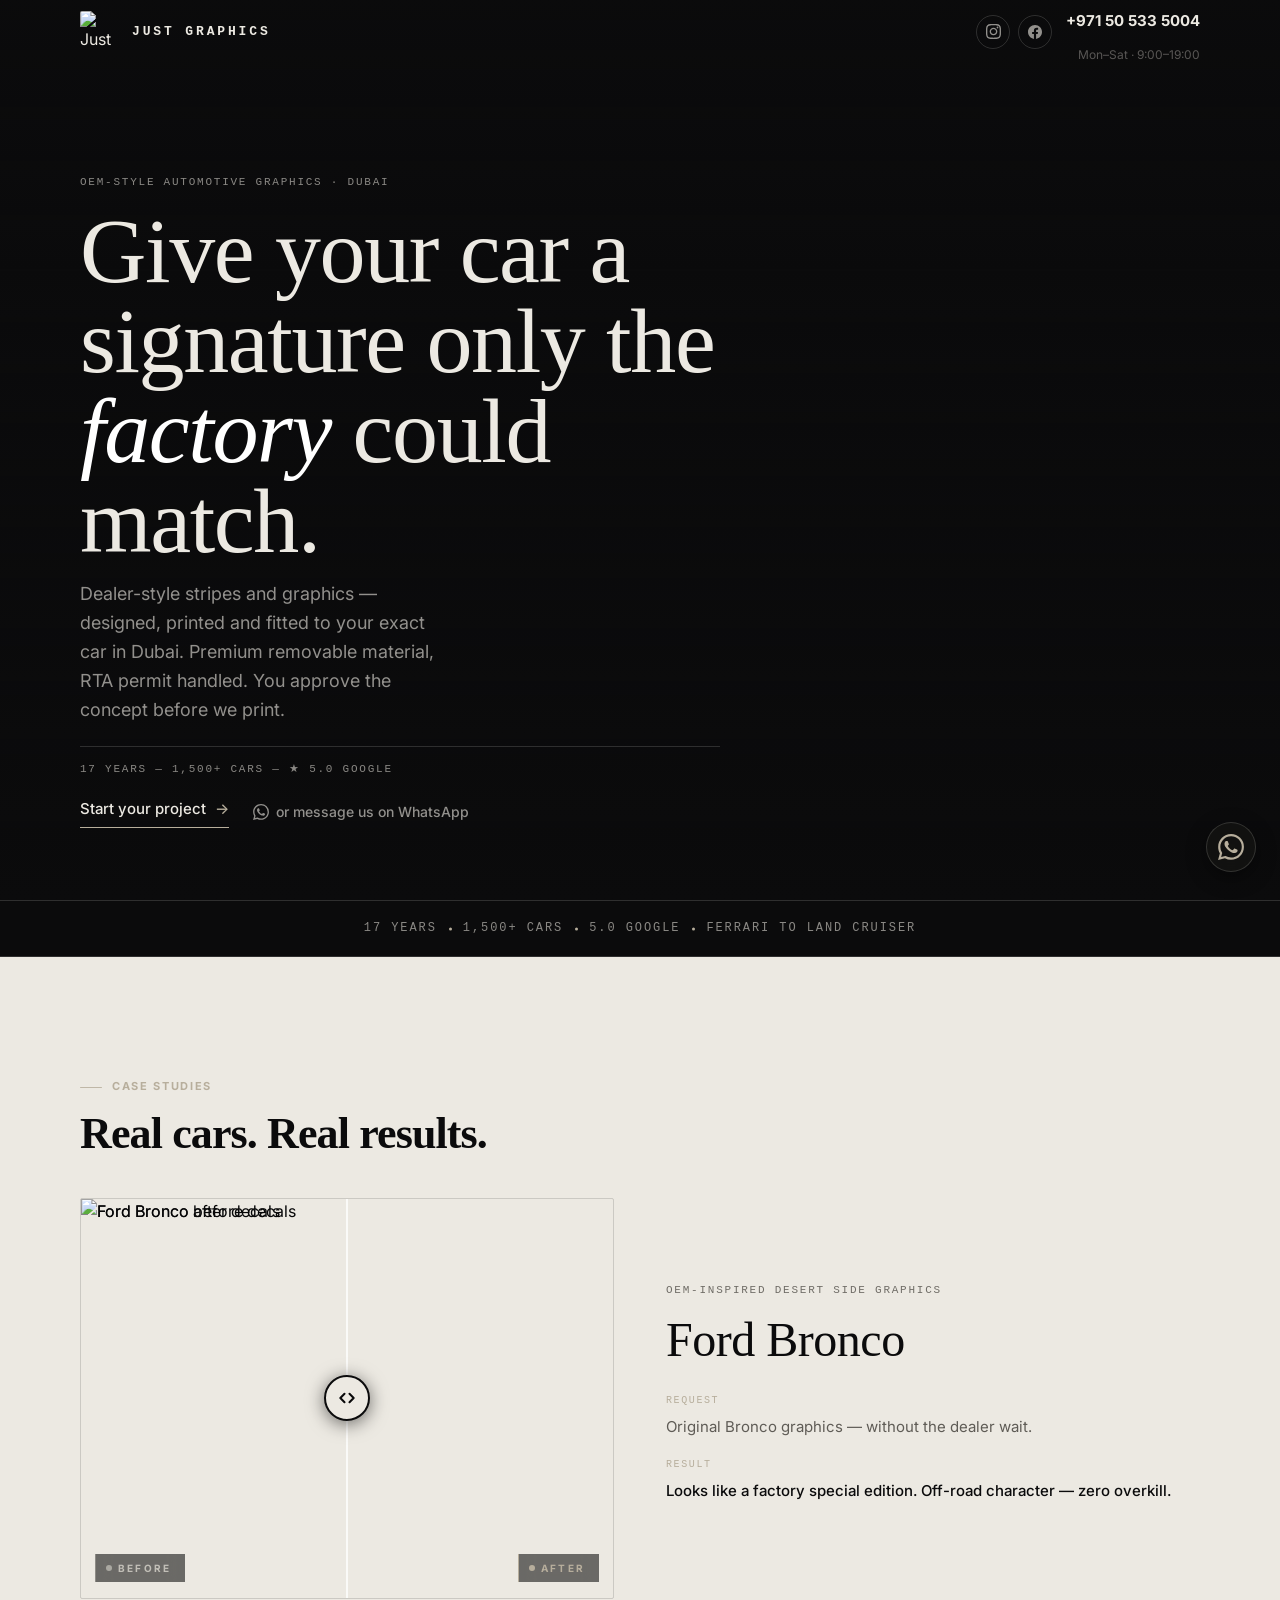
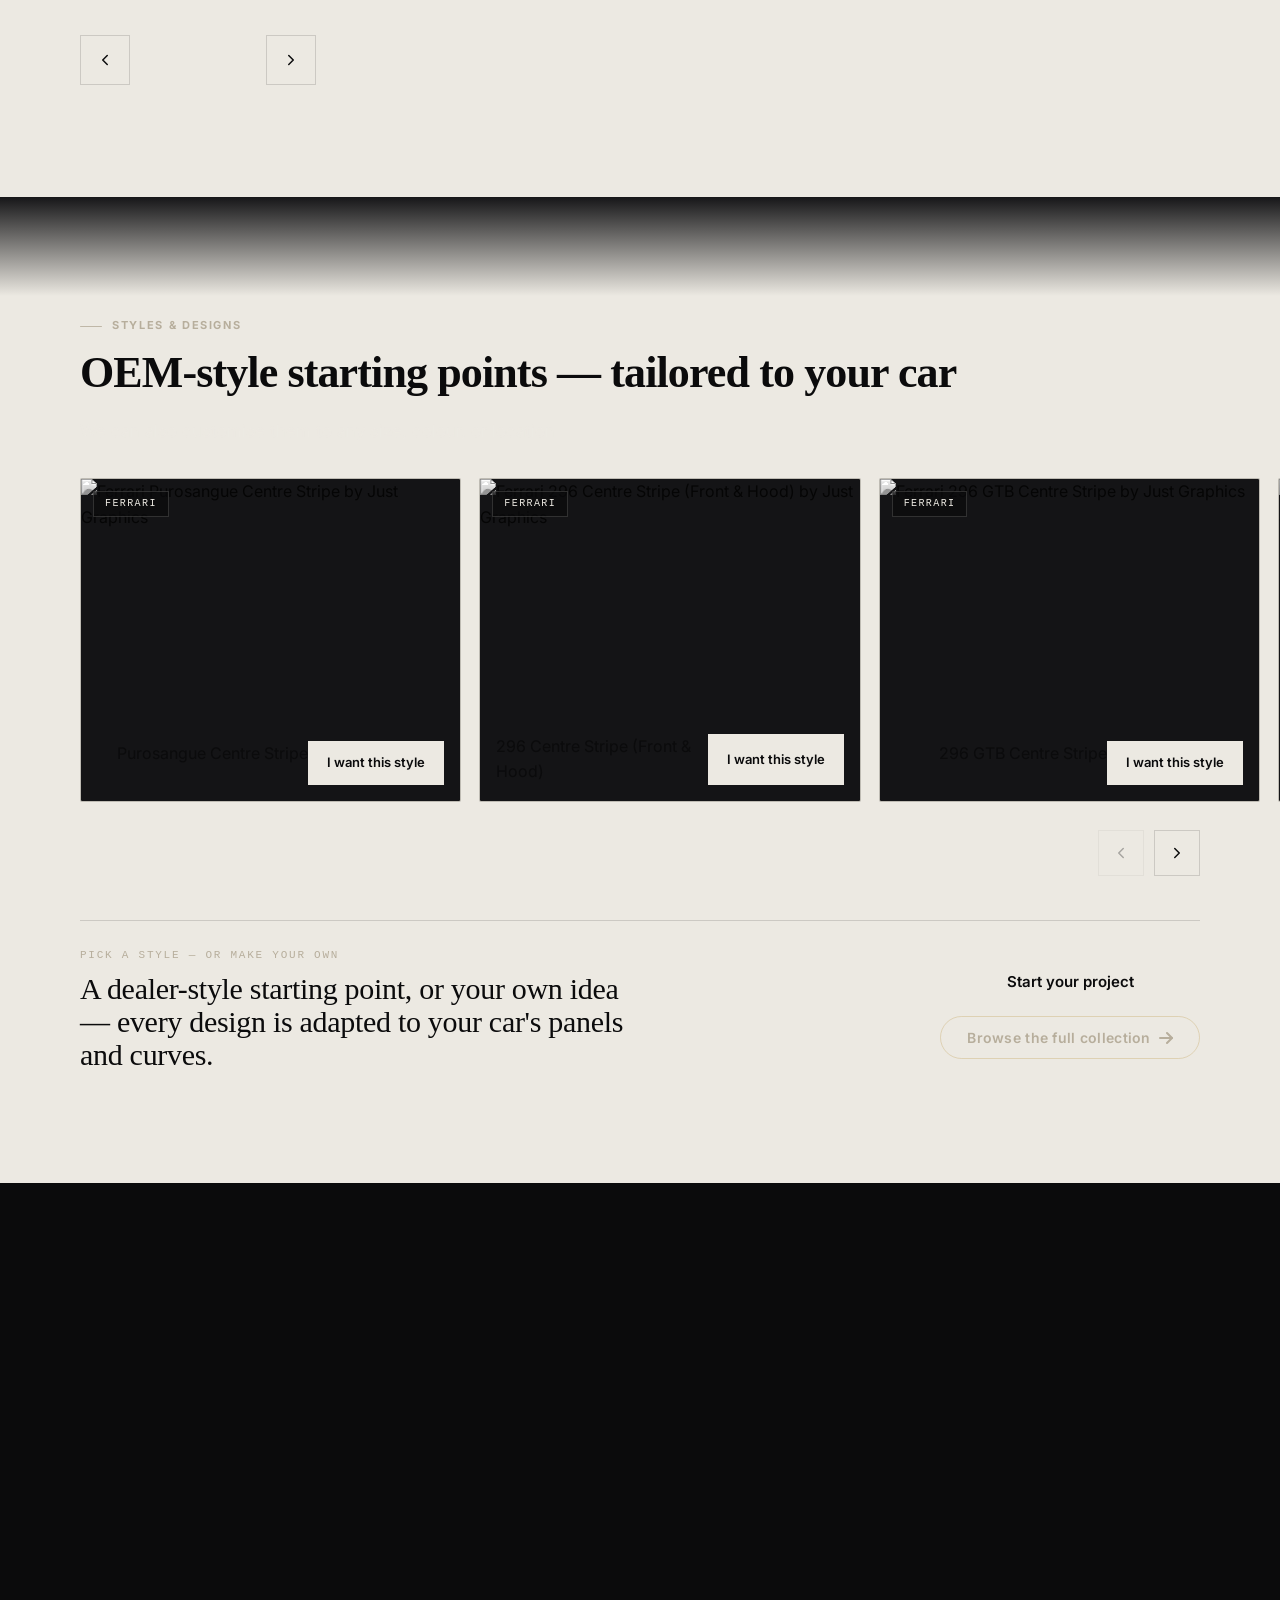
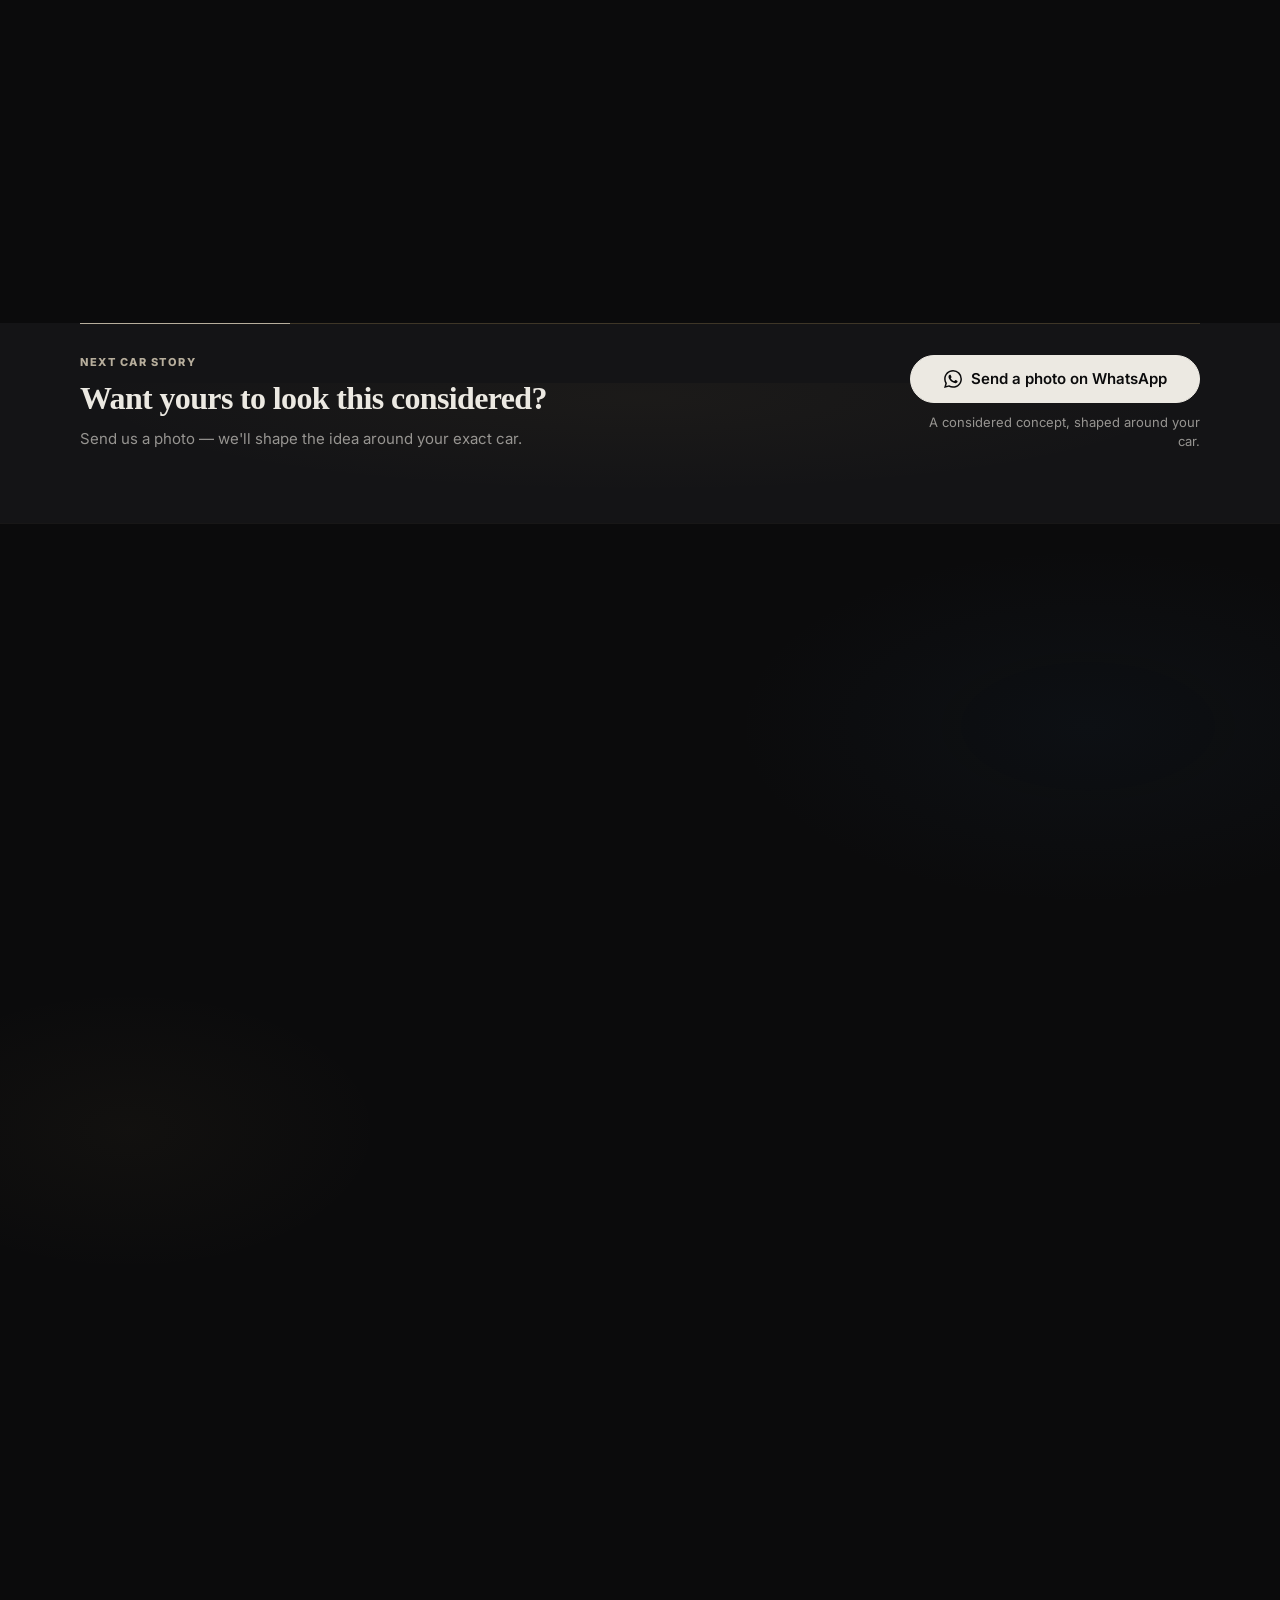
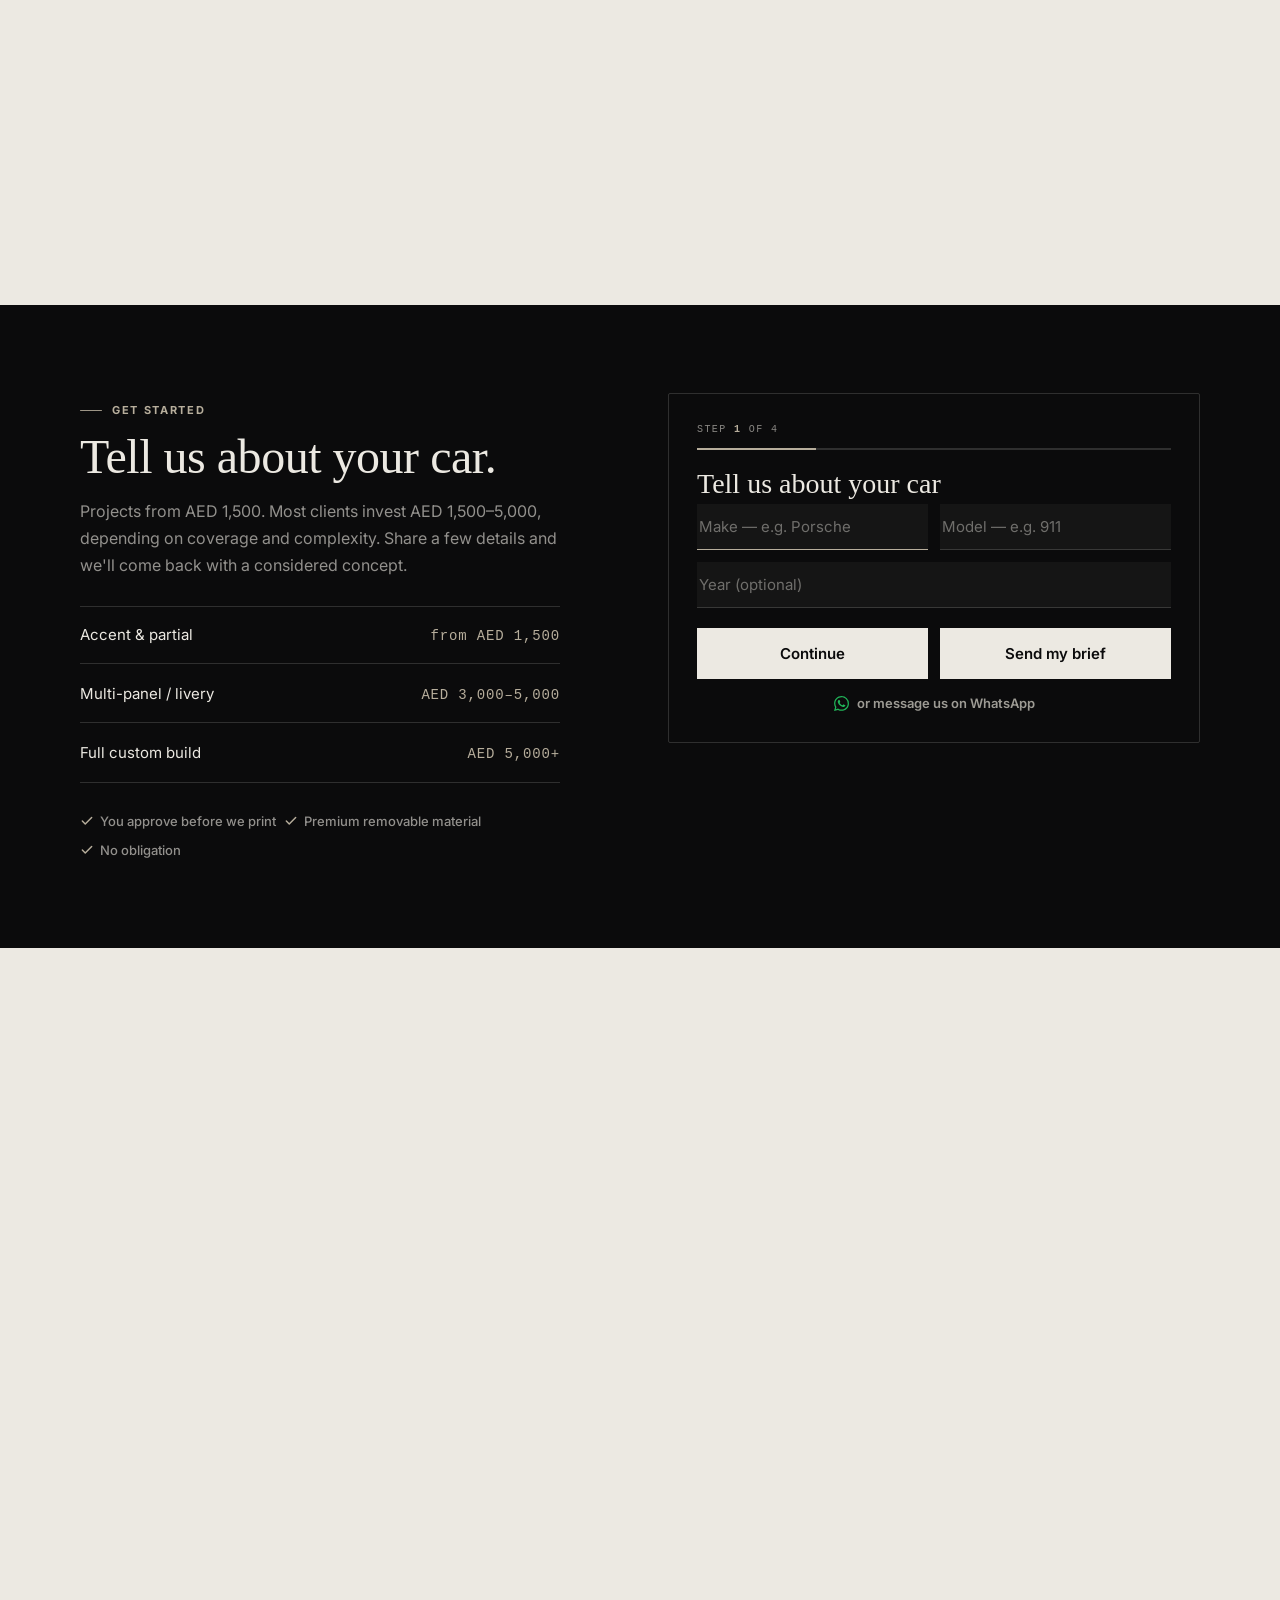
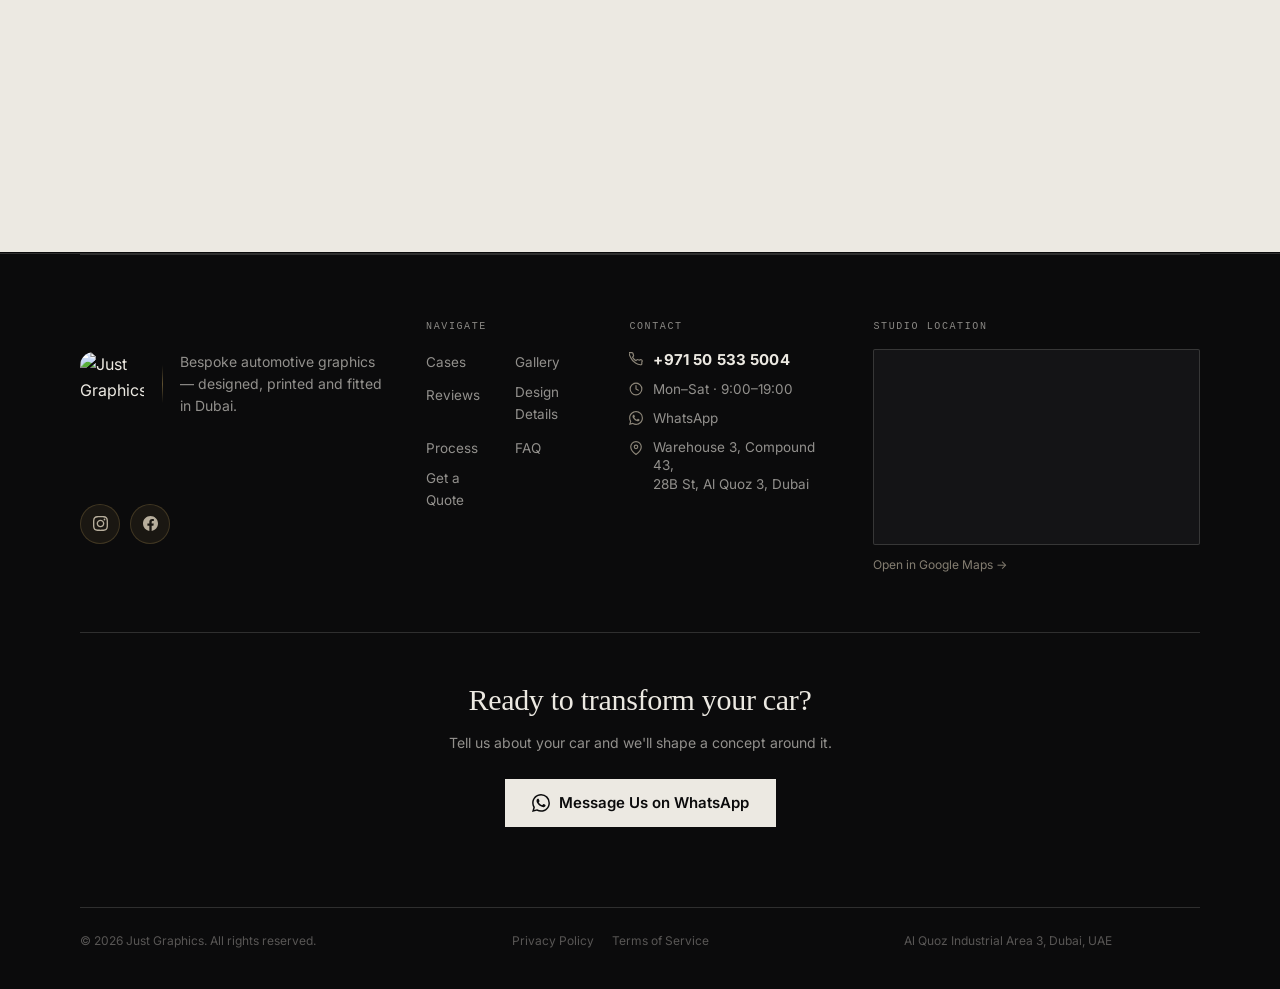
==== commit 0be714d2: "redesign: curtain image reveals + hairline draw-in (reuse scroll-reveal observer) Co-Authored-By: Cl" ====
--- a/dealers/index.html
+++ b/dealers/index.html
@@ -210,7 +210,7 @@
       </h1>
       <p class="hero__sub">Dealer-style stripes and graphics — designed, printed and fitted to your exact car in Dubai. Premium removable material, RTA permit handled. You approve the concept before we print.</p>
 
-      <hr class="hero__rule u-rule">
+      <hr class="hero__rule u-rule reveal-rule" data-animate>
       <p class="hero__credential u-label">17 years — 1,500+ cars — ★ 5.0 Google</p>
 
       <div class="hero__cta">
--- a/assets/site.css
+++ b/assets/site.css
@@ -80,6 +80,15 @@
     .t-quote{font-family:var(--font-display);font-weight:300;line-height:1.28;
       font-size:clamp(20px,5.5vw,32px);}
 
+    /* curtain reveal + hairline draw */
+    .reveal-img{clip-path:inset(0 0 100% 0);transition:clip-path 1s var(--ease);}
+    .reveal-img.visible{clip-path:inset(0 0 0 0);}
+    .reveal-rule{transform:scaleX(0);transform-origin:left;transition:transform .9s var(--ease);}
+    .reveal-rule.visible{transform:scaleX(1);}
+    @media (prefers-reduced-motion:reduce){
+      .reveal-img,.reveal-rule{transition:none;clip-path:none;transform:none;}
+    }
+
     /* ─── Container ─────────────────────────────── */
     .wrap {
       width: 100%;
@@ -239,11 +248,11 @@
       align-items: center;
       gap: 9px;
       padding: 14px 26px;
-      border-radius: 50px;
+      border-radius: 0;
       font-size: 15px;
       font-weight: 600;
       transition: transform var(--t), box-shadow var(--t), background var(--t), border-color var(--t);
-      border: 1.5px solid transparent;
+      border: 1px solid transparent;
       white-space: nowrap;
       line-height: 1;
       touch-action: manipulation;
@@ -253,25 +262,24 @@
     .btn svg    { flex-shrink: 0; }
 
     .btn-gold {
-      background: linear-gradient(135deg, #B38C3D 0%, #E9D18A 48%, #B9974B 100%);
-      background-size: 200% auto;
+      background: var(--bone);
       color: var(--ink);
-      border-color: transparent;
-      box-shadow: 0 10px 28px rgba(196,164,93,0.18), inset 0 1px 0 rgba(255,255,255,0.34), inset 0 -10px 18px rgba(87,61,22,0.10);
-      font-weight: 700;
+      border-color: var(--bone);
+      box-shadow: none;
+      font-weight: 600;
     }
     .btn-gold:hover {
-      background-position: right center;
-      box-shadow: 0 14px 34px rgba(196,164,93,0.26), inset 0 1px 0 rgba(255,255,255,0.42), inset 0 -10px 18px rgba(87,61,22,0.12);
-    }
-    .btn-outline { background: transparent; color: var(--text); border-color: rgba(255,255,255,0.2); }
-    .btn-outline:hover { border-color: rgba(255,255,255,0.45); background: rgba(255,255,255,0.05); }
+      background: var(--platinum);
+      border-color: var(--platinum);
+    }
+    .btn-outline { background: transparent; color: var(--text); border-color: var(--line); }
+    .btn-outline:hover { border-color: var(--platinum); background: var(--platinum-d); }
 
     /* ─── Focus styles ──────────────────────── */
     :focus-visible {
-      outline: 2px solid var(--gold);
+      outline: 2px solid var(--platinum);
       outline-offset: 3px;
-      border-radius: 4px;
+      border-radius: 0;
     }
 
     /* ─── 1. NAV ────────────────────────────────── */
@@ -628,9 +636,9 @@
 
     /* ─── 3. PROOF STRIP (static credential) ────── */
     .proof-strip {
-      border-top: 1px solid var(--gold-line);
-      border-bottom: 1px solid var(--border);
-      background: rgba(20,20,18,0.45);
+      border-top: 1px solid var(--line);
+      border-bottom: 1px solid var(--line);
+      background: var(--ink);
     }
     .proof-strip .wrap { padding-top: 18px; padding-bottom: 18px; }
     .proof-strip__line {
@@ -644,11 +652,12 @@
     }
     .proof-strip__item {
       position: relative;
-      font-size: 13px;
-      font-weight: 500;
+      font-family: var(--font-mono);
+      font-size: clamp(10px,2.8vw,12px);
+      font-weight: 400;
       letter-spacing: 0.16em;
       text-transform: uppercase;
-      color: var(--sub);
+      color: var(--grey);
       white-space: nowrap;
     }
     .proof-strip__item + .proof-strip__item::before {
@@ -659,7 +668,7 @@
       width: 3px;
       height: 3px;
       border-radius: 50%;
-      background: var(--gold);
+      background: var(--platinum);
       transform: translateY(-50%);
     }
 
@@ -668,147 +677,93 @@
     .details-grid {
       display: grid;
       grid-template-columns: 1fr;
-      gap: 1px;
-      border: 1px solid var(--border);
-      border-radius: var(--rxl);
-      overflow: hidden;
-      background: var(--border);
+      gap: 0 40px;
+      border: 0;
+      border-radius: 0;
+      background: none;
     }
     @media (min-width: 600px)  { .details-grid { grid-template-columns: repeat(2,1fr); } }
     @media (min-width: 1024px) { .details-grid { grid-template-columns: repeat(3,1fr); } }
 
     .detail-card {
-      background: rgba(26,26,24,0.74);
+      background: none;
       border: 0;
+      border-top: 1px solid var(--line);
       border-radius: 0;
-      padding: 32px 26px 34px;
+      padding: 28px 0;
       position: relative;
-      overflow: hidden;
-      transition: border-color var(--t), background var(--t), transform var(--t), box-shadow var(--t);
-    }
-    /* Subtle dot-grid texture */
-    .detail-card::before {
-      content: '';
-      position: absolute;
-      inset: 0;
-      border-radius: inherit;
-      background:
-        linear-gradient(135deg, rgba(255,255,255,0.035), transparent 42%),
-        radial-gradient(rgba(247,243,232,0.025) 1px, transparent 1px);
-      background-size: auto, 18px 18px;
-      pointer-events: none;
-      z-index: 0;
-    }
-    .detail-card > * { position: relative; z-index: 1; }
-    .detail-card:hover {
-      background: rgba(35,35,31,0.92);
-      transform: translateY(-2px);
-      box-shadow: inset 0 0 0 1px rgba(196,164,93,0.24), 0 18px 38px -22px rgba(0,0,0,0.6);
-    }
-    .detail-card:hover .detail-card__num { opacity: 0.85; transform: translateX(2px); }
+    }
     .detail-card__num {
-      font-family: var(--font-serif);
-      font-size: 50px;
-      font-weight: 900;
-      font-style: italic;
-      background: var(--gold-grad);
-      -webkit-background-clip: text;
-      -webkit-text-fill-color: transparent;
-      background-clip: text;
-      opacity: 0.55;
-      letter-spacing: -0.025em;
+      font-family: var(--font-display);
+      font-size: clamp(30px,7vw,46px);
+      font-weight: 300;
+      font-style: normal;
+      color: var(--platinum);
+      opacity: 0.9;
+      letter-spacing: -0.01em;
       line-height: 1;
-      margin-bottom: 18px;
-      transition: opacity var(--t), transform var(--t);
-    }
-    .detail-card__title { font-size: 17px; font-weight: 700; margin-bottom: 10px; line-height: 1.3; }
-    .detail-card__body  { font-size: 14px; color: var(--sub); line-height: 1.7; }
+      margin-bottom: 16px;
+    }
+    .detail-card__title {
+      font-family: var(--font-display);
+      font-size: clamp(20px,5vw,26px);
+      font-weight: 300;
+      margin: 0 0 8px;
+      line-height: 1.15;
+      color: var(--bone);
+    }
+    .detail-card__body  { font-size: 14px; color: var(--sub); line-height: 1.7; max-width: 46ch; }
 
     /* ─── 5. WHY CHOOSE US ──────────────────────── */
+    #why-us { background: var(--ink); color: var(--bone); }
     .choose-header { margin-bottom: 40px; }
-    .gold-line { width: 44px; height: 3px; background: var(--gold); border-radius: 2px; margin-bottom: 24px; }
+    .gold-line { width: 44px; height: 1px; background: var(--platinum); border-radius: 0; margin-bottom: 24px; }
     .choose-grid {
       display: grid;
       grid-template-columns: 1fr;
-      gap: 1px;
-      border: 1px solid var(--border);
-      border-radius: var(--rxl);
-      overflow: hidden;
-      background: var(--border);
-    }
-    @media (min-width: 768px)  { .choose-grid { grid-template-columns: repeat(2,1fr); gap: 1px; } }
-    @media (min-width: 1024px) { .choose-grid { grid-template-columns: repeat(3,1fr); } }
-
-    .choose-card {
-      background: rgba(26,26,24,0.76);
+      gap: 0 40px;
       border: 0;
       border-radius: 0;
-      padding: 34px 30px 36px;
+      background: none;
+    }
+    @media (min-width: 768px)  { .choose-grid { grid-template-columns: repeat(2,1fr); } }
+    @media (min-width: 1024px) { .choose-grid { grid-template-columns: repeat(3,1fr); } }
+
+    .choose-card {
+      background: none;
+      border: 0;
+      border-top: 1px solid var(--line);
+      border-radius: 0;
+      padding: 28px 0;
       position: relative;
-      overflow: hidden;
-      transition: background var(--t), transform var(--t), border-color var(--t), box-shadow var(--t);
-    }
-    /* Top-left gold shimmer */
-    .choose-card::before {
-      content: '';
-      position: absolute;
-      top: 0; left: 0;
-      width: 240px; height: 240px;
-      background: radial-gradient(ellipse at 0% 0%, rgba(196,164,93,0.10) 0%, transparent 66%);
-      pointer-events: none;
-      z-index: 0;
-      transition: opacity var(--t), transform 0.5s ease;
-    }
-    .choose-card > * { position: relative; z-index: 1; }
-    .choose-card:hover {
-      background: rgba(35,35,31,0.92);
-      transform: translateY(-2px);
-      box-shadow: inset 0 0 0 1px rgba(196,164,93,0.22), 0 18px 40px -22px rgba(0,0,0,0.6);
-    }
-    .choose-card:hover::before { transform: scale(1.18); opacity: 1.2; }
-    .choose-card:hover .choose-card__icon {
-      background: rgba(196,164,93,0.20);
-      border-color: rgba(196,164,93,0.45);
-      box-shadow: 0 0 22px -6px rgba(196,164,93,0.55);
-    }
-    /* Even cards — steel accent, mirrored gradient direction */
-    .choose-card:nth-child(2n)::before {
-      left: auto; right: 0;
-      background: radial-gradient(ellipse at 100% 0%, rgba(42,84,128,0.12) 0%, transparent 66%);
-    }
-    .choose-card:nth-child(2n):hover {
-      box-shadow: inset 0 0 0 1px rgba(42,84,128,0.32), 0 18px 40px -22px rgba(0,0,0,0.6);
-    }
-    .choose-card:nth-child(2n):hover .choose-card__icon {
-      background: rgba(26,58,92,0.32);
-      border-color: rgba(100,170,230,0.45);
-      box-shadow: 0 0 22px -6px rgba(100,170,230,0.45);
     }
     .choose-card__head {
       display: flex;
       align-items: center;
       gap: 14px;
-      margin-bottom: 16px;
+      margin-bottom: 14px;
     }
     .choose-card__icon {
-      width: 42px;
-      height: 42px;
-      border-radius: 10px;
-      background: rgba(196,164,93,0.12);
-      border: 1px solid rgba(196,164,93,0.22);
+      width: 38px;
+      height: 38px;
+      border-radius: 0;
+      background: none;
+      border: 1px solid var(--line);
       display: flex;
       align-items: center;
       justify-content: center;
-      color: var(--gold);
+      color: var(--platinum);
       flex-shrink: 0;
     }
-    .choose-card:nth-child(2n) .choose-card__icon {
-      background: var(--steel-d2);
-      border-color: rgba(26,58,92,0.32);
-      color: rgba(100,170,230,0.9);
-    }
-    .choose-card__title { font-size: 17px; font-weight: 700; margin-bottom: 0; line-height: 1.3; }
-    .choose-card__body  { font-size: 14px; color: var(--sub); line-height: 1.75; }
+    .choose-card__title {
+      font-family: var(--font-display);
+      font-size: clamp(20px,5vw,28px);
+      font-weight: 300;
+      margin-bottom: 0;
+      line-height: 1.15;
+      color: var(--bone);
+    }
+    .choose-card__body  { font-size: 14px; color: var(--sub); line-height: 1.75; max-width: 46ch; }
 
     /* ─── 6. GALLERY SLIDER ─────────────────────── */
     .gallery-header { margin-bottom: 32px; }
@@ -840,12 +795,14 @@
     @media (min-width: 1280px) { .g-track { padding-right: 60px; } }
     .g-track::-webkit-scrollbar { display: none; }
 
+    #gallery { background: var(--bone); color: var(--ink); }
+    #gallery .section__eyebrow, #gallery .u-label { color: #6f6c66; }
     .g-card {
       flex: 0 0 84%;
       scroll-snap-align: start;
-      background: var(--bg-media);
-      border: 1px solid rgba(244,238,221,0.10);
-      border-radius: var(--rlg);
+      background: var(--bone-2);
+      border: 1px solid var(--line-ink);
+      border-radius: var(--r);
       overflow: hidden;
       position: relative;
       transition: border-color var(--t), transform var(--t), box-shadow var(--t), opacity var(--t);
@@ -854,29 +811,18 @@
     @media (min-width: 1024px) { .g-card { flex: 0 0 calc(33.333% - 12px); } }
 
     .g-card:hover {
-      border-color: rgba(196,164,93,0.28);
+      border-color: var(--ink);
       transform: translateY(-2px);
-      box-shadow: 0 24px 70px rgba(0,0,0,0.52);
     }
 
     .g-photo {
       aspect-ratio: 1.18/1;
       position: relative;
-      background: linear-gradient(140deg, var(--bg-media-h) 0%, var(--bg-media-m) 55%, var(--bg-media) 100%);
+      background: var(--ink-2);
       display: flex;
       align-items: center;
       justify-content: center;
       overflow: hidden;
-    }
-    .g-photo::before {
-      content: '';
-      position: absolute;
-      inset: 0;
-      z-index: 1;
-      background:
-        linear-gradient(to top, rgba(5,5,5,0.56), transparent 38%),
-        radial-gradient(ellipse at 35% 40%, rgba(196,164,93,0.045) 0%, transparent 62%);
-      pointer-events: none;
     }
     .g-photo img {
       position: absolute;
@@ -886,24 +832,27 @@
       object-fit: cover;
       object-position: center;
       display: block;
-      transition: transform 0.65s cubic-bezier(0.22,1,0.36,1), filter var(--t);
-    }
-    .g-card:hover .g-photo img {
-      filter: brightness(1.04) contrast(1.02);
+      filter: grayscale(1) contrast(1.05);
+      transition: transform 0.65s cubic-bezier(0.22,1,0.36,1), filter 0.5s var(--ease);
+    }
+    .g-card:hover .g-photo img,
+    .g-card:focus-within .g-photo img {
+      filter: grayscale(0) contrast(1.02);
       transform: scale(1.025);
     }
     .g-tag {
       position: absolute;
       top: 12px; left: 12px;
       z-index: 2;
-      padding: 4px 12px;
-      background: rgba(0,0,0,0.72);
-      border: 1px solid rgba(255,255,255,0.10);
-      border-radius: 50px;
-      font-size: 11px;
-      font-weight: 700;
-      color: rgba(255,255,255,0.65);
-      letter-spacing: 0.08em;
+      padding: 4px 11px;
+      background: rgba(11,11,12,0.72);
+      border: 1px solid var(--line);
+      border-radius: 0;
+      font-family: var(--font-mono);
+      font-size: 10px;
+      font-weight: 400;
+      color: var(--bone);
+      letter-spacing: 0.14em;
       text-transform: uppercase;
     }
     .g-body {
@@ -919,23 +868,23 @@
     .g-card .btn {
       width: auto;
       justify-content: center;
-      padding: 12px 18px;
+      padding: 11px 18px;
       min-height: 44px;
-      border-radius: 999px;
-      background: rgba(196,164,93,0.85);
-      border-color: rgba(196,164,93,0.4);
+      border-radius: 0;
+      background: var(--bone);
+      border: 1px solid var(--bone);
       color: var(--ink);
-      box-shadow: 0 4px 16px rgba(196,164,93,0.25);
+      box-shadow: none;
       backdrop-filter: blur(12px);
       -webkit-backdrop-filter: blur(12px);
       font-size: 13px;
-      font-weight: 700;
+      font-weight: 600;
     }
     .g-card .btn:hover {
-      background: rgba(196,164,93,1);
-      border-color: rgba(196,164,93,0.6);
+      background: var(--platinum);
+      border-color: var(--platinum);
       color: var(--ink);
-      box-shadow: 0 6px 22px rgba(196,164,93,0.35);
+      box-shadow: none;
     }
 
     /* Arrows row */
@@ -950,17 +899,17 @@
     .g-arrow {
       width: 46px;
       height: 46px;
-      border-radius: 50%;
-      background: rgba(26,26,24,0.72);
-      border: 1.5px solid var(--border);
-      color: var(--text);
+      border-radius: 0;
+      background: none;
+      border: 1px solid var(--line-ink);
+      color: var(--ink);
       display: flex;
       align-items: center;
       justify-content: center;
       transition: all var(--t);
       touch-action: manipulation;
     }
-    .g-arrow:hover { border-color: rgba(196,164,93,0.36); color: var(--gold-h); background: var(--gold-d2); }
+    .g-arrow:hover { border-color: var(--ink); color: var(--ink); background: none; }
     .g-arrow:disabled { opacity: 0.3; pointer-events: none; }
     .g-arrow svg { pointer-events: none; }
 
@@ -973,36 +922,29 @@
       align-items: center;
       margin-top: 44px;
       padding: 26px 0 0;
-      border-top: 1px solid rgba(196,164,93,0.26);
-    }
-    .g-cta::before {
-      content: '';
-      position: absolute;
-      top: -1px;
-      left: 0;
-      width: min(180px, 48%);
-      height: 1px;
-      background: var(--gold-grad);
-    }
+      border-top: 1px solid var(--line-ink);
+    }
+    .g-cta::before { display: none; }
     .g-cta__copy {
       min-width: 0;
     }
     .g-cta__eyebrow {
       display: block;
       margin-bottom: 8px;
+      font-family: var(--font-mono);
       font-size: 11px;
-      font-weight: 800;
-      letter-spacing: 0.14em;
+      font-weight: 400;
+      letter-spacing: 0.16em;
       text-transform: uppercase;
-      color: var(--gold);
+      color: var(--platinum);
     }
     .g-cta__text {
-      font-family: var(--font-serif);
-      font-size: clamp(21px, 2.4vw, 28px);
-      font-weight: 900;
-      line-height: 1.15;
-      letter-spacing: -0.02em;
-      color: var(--text);
+      font-family: var(--font-display);
+      font-size: clamp(21px, 5vw, 30px);
+      font-weight: 300;
+      line-height: 1.1;
+      letter-spacing: -0.01em;
+      color: var(--ink);
       max-width: 560px;
       margin: 0;
     }
@@ -1017,7 +959,7 @@
       justify-content: center;
       min-width: 260px;
       padding: 14px 24px;
-      border-radius: 999px;
+      border-radius: 0;
     }
     .g-cta__primary { min-width: 260px; }
     .g-cta-note {
@@ -1774,6 +1716,9 @@
     }
 
     /* ─── 7. CASES ──────────────────────────────── */
+    #cases { background: var(--bone); color: var(--ink); }
+    #cases .section__eyebrow, #cases .u-label { color: #6f6c66; }
+    #cases .section__title, #cases h2 { color: var(--ink); }
     .cases-header { margin-bottom: 40px; }
     .cases-outer { position: relative; overflow: hidden; }
     .cases-track {
@@ -1792,8 +1737,8 @@
     /* ── Before / After comparison slider ── */
     .compare {
       position: relative;
-      border-radius: var(--rlg);
-      border: 1px solid var(--border);
+      border-radius: var(--r);
+      border: 1px solid var(--line-ink);
       overflow: hidden;
       aspect-ratio: 4/3;
       cursor: col-resize;
@@ -1814,6 +1759,7 @@
       display: block;
       pointer-events: none;
       -webkit-user-drag: none;
+      filter: grayscale(.08) contrast(1.04);
     }
     /* After panel reveals from left */
     .compare__after { clip-path: inset(0 50% 0 0); }
@@ -1838,8 +1784,8 @@
       width: 46px;
       height: 46px;
       border-radius: 50%;
-      background: var(--gold);
-      border: 2.5px solid var(--ink);
+      background: var(--bone);
+      border: 2px solid var(--ink);
       display: flex;
       align-items: center;
       justify-content: center;
@@ -1882,13 +1828,11 @@
     .compare__lbl--b::before { background: rgba(247,243,232,0.45); }
     .compare__lbl--a {
       right: 14px;
-      color: var(--gold);
-      border-left: 1px solid rgba(196,164,93,0.65);
-      box-shadow: -8px 0 24px -10px rgba(196,164,93,0.4);
+      color: var(--platinum);
+      border-left: 1px solid var(--platinum);
     }
     .compare__lbl--a::before {
-      background: var(--gold);
-      box-shadow: 0 0 8px rgba(196,164,93,0.85);
+      background: var(--platinum);
     }
     /* Hint pulse on first load */
     .compare.hint-active .compare__handle {
@@ -1898,35 +1842,39 @@
     /* Case text */
     .case-tag {
       display: inline-block;
-      padding: 5px 14px;
-      background: var(--gold-d2);
-      border: 1px solid rgba(196,164,93,0.28);
-      border-radius: 50px;
-      font-size: 12px;
-      font-weight: 700;
-      color: var(--gold);
-      letter-spacing: 0.08em;
+      padding: 0;
+      background: none;
+      border: 0;
+      border-radius: 0;
+      font-family: var(--font-mono);
+      font-size: 11px;
+      font-weight: 400;
+      color: #6f6c66;
+      letter-spacing: 0.16em;
       text-transform: uppercase;
-      margin-bottom: 20px;
+      margin-bottom: 16px;
     }
     .case-title {
-      font-size: clamp(24px, 3vw, 36px);
-      font-weight: 900;
-      letter-spacing: -0.03em;
-      line-height: 1.1;
+      font-family: var(--font-display);
+      font-size: clamp(28px, 5vw, 48px);
+      font-weight: 300;
+      letter-spacing: -0.01em;
+      line-height: 1.02;
+      color: var(--ink);
       margin-bottom: 28px;
     }
     .case-item { margin-bottom: 18px; }
     .case-item__lbl {
-      font-size: 11px;
-      font-weight: 800;
-      letter-spacing: 0.14em;
+      font-family: var(--font-mono);
+      font-size: 10px;
+      font-weight: 400;
+      letter-spacing: 0.16em;
       text-transform: uppercase;
-      color: var(--gold);
+      color: var(--platinum);
       margin-bottom: 5px;
     }
-    .case-item__txt { font-size: 15px; color: var(--sub); line-height: 1.7; }
-    .case-item--result .case-item__txt { color: var(--text); font-weight: 500; }
+    .case-item__txt { font-size: 15px; color: #5f5c56; line-height: 1.7; }
+    .case-item--result .case-item__txt { color: var(--ink); font-weight: 500; }
 
     /* Cases nav */
     .cases-controls {
@@ -1938,146 +1886,104 @@
     .cases-arrow {
       width: 50px;
       height: 50px;
-      border-radius: 50%;
-      background: var(--bg-card);
-      border: 1.5px solid var(--border);
-      color: var(--text);
+      border-radius: 0;
+      background: none;
+      border: 1px solid var(--line-ink);
+      color: var(--ink);
       display: flex;
       align-items: center;
       justify-content: center;
       transition: all var(--t);
       flex-shrink: 0;
     }
-    .cases-arrow:hover { border-color: var(--gold); background: var(--gold-d2); color: var(--gold); }
+    .cases-arrow:hover { border-color: var(--ink); background: none; color: var(--ink); }
     .cases-dots { display: flex; gap: 0; align-items: center; }
     .cdot {
       width: 7px;
       height: 7px;
       border-radius: 50%;
-      background: rgba(255,255,255,0.18);
+      background: rgba(11,11,12,0.2);
       border: none;
       padding: 18px;
       background-clip: content-box;
       cursor: pointer;
       transition: background var(--t), transform var(--t);
     }
-    .cdot.active { background: var(--gold); background-clip: content-box; transform: scale(1.5); }
+    .cdot.active { background: var(--ink); background-clip: content-box; transform: scale(1.5); }
 
     /* ─── 8. PROCESS ────────────────────────────── */
+    #process { background: var(--bone); color: var(--ink); }
     .process-header { margin-bottom: 56px; }
     .process-steps {
       position: relative;
       display: flex;
       flex-direction: column;
       gap: 0;
-      padding: 8px 0;
-    }
-    /* Vertical timeline line */
-    .process-steps::before {
-      content: '';
-      position: absolute;
-      left: 21px;
-      top: 8px;
-      bottom: 8px;
-      width: 2px;
-      background: linear-gradient(to bottom,
-        rgba(196,164,93,0.0) 0%,
-        rgba(196,164,93,0.65) 8%,
-        rgba(196,164,93,0.45) 50%,
-        rgba(196,164,93,0.65) 92%,
-        rgba(196,164,93,0.0) 100%);
-      pointer-events: none;
-    }
+      padding: 0;
+    }
+    .process-steps::before { display: none; }
     .pstep {
       position: relative;
       z-index: 1;
-      background: transparent;
+      background: none;
       border: 0;
+      border-top: 1px solid var(--line-ink);
       border-radius: 0;
-      padding: 0 0 36px 60px;
-      transition: transform var(--t);
-    }
-    .pstep:last-child { padding-bottom: 0; }
+      padding: 26px 0;
+    }
     .pstep__num {
-      position: absolute;
-      left: 0; top: 0;
-      width: 44px;
-      height: 44px;
-      border-radius: 50%;
-      background: var(--bg);
-      border: 2px solid rgba(196,164,93,0.45);
-      display: flex;
-      align-items: center;
-      justify-content: center;
-      font-family: var(--font-serif);
-      font-size: 17px;
-      font-weight: 900;
-      font-style: italic;
-      letter-spacing: -0.02em;
-      color: var(--gold);
-      background-clip: padding-box;
-      box-shadow: 0 0 0 6px var(--bg-surface);
-      transition: border-color var(--t), box-shadow var(--t), background var(--t), color var(--t);
+      font-family: var(--font-display);
+      font-size: clamp(36px,9vw,68px);
+      font-weight: 300;
+      font-style: normal;
+      letter-spacing: -0.01em;
+      line-height: 0.8;
+      color: var(--ink);
+      display: block;
+      margin-bottom: 10px;
       user-select: none;
     }
-    .section--dark .pstep__num { box-shadow: 0 0 0 6px var(--bg); }
-    .pstep:hover .pstep__num {
-      background: var(--gold);
+    .pstep__title {
+      font-family: var(--font-display);
+      font-size: clamp(19px,4.6vw,26px);
+      font-weight: 300;
+      margin-bottom: 6px;
+      line-height: 1.1;
       color: var(--ink);
-      border-color: var(--gold);
-      box-shadow: 0 0 0 6px var(--bg-surface), 0 0 22px -2px rgba(196,164,93,0.55);
-    }
-    .section--dark .pstep:hover .pstep__num {
-      box-shadow: 0 0 0 6px var(--bg), 0 0 22px -2px rgba(196,164,93,0.55);
-    }
-    .pstep__title {
-      font-size: 17px;
-      font-weight: 700;
-      margin-bottom: 8px;
-      line-height: 1.35;
-      padding-top: 10px;
-    }
-    .pstep__body  { font-size: 14.5px; color: var(--sub); line-height: 1.7; max-width: 560px; }
-    @media (min-width: 768px) {
-      .process-steps::before { left: 25px; }
-      .pstep { padding: 0 0 44px 76px; }
-      .pstep__num {
-        width: 52px;
-        height: 52px;
-        font-size: 19px;
-      }
-      .pstep__title { font-size: 19px; padding-top: 12px; }
-      .pstep__body  { font-size: 15.5px; }
-    }
+    }
+    .pstep__body  { font-size: 14.5px; color: #5f5c56; line-height: 1.7; max-width: 48ch; }
     .process-close { margin-top: 48px; text-align: center; }
-    .process-close__u { font-size: 15px; color: var(--sub); margin-bottom: 6px; }
-    .process-close__u strong { color: var(--text); font-weight: 700; }
-    .process-close__note { font-size: 13px; color: var(--muted); margin-bottom: 36px; }
+    .process-close__u {
+      font-family: var(--font-display);
+      font-weight: 300;
+      font-size: clamp(20px,5vw,30px);
+      color: var(--ink);
+      margin-bottom: 6px;
+    }
+    .process-close__u strong { color: var(--ink); font-weight: 400; }
+    .process-close__note {
+      font-family: var(--font-mono);
+      text-transform: uppercase;
+      letter-spacing: 0.1em;
+      font-size: 11px;
+      color: #6f6c66;
+      margin-bottom: 36px;
+    }
 
     /* ─── 9. FOOTER ─────────────────────────────── */
     .footer {
-      background:
-        radial-gradient(ellipse 50% 30% at 50% 0%, rgba(42,84,128,0.05) 0%, transparent 55%),
-        var(--bg);
-      border-top: none;
+      background: var(--ink);
+      color: var(--bone);
+      border-top: 1px solid var(--line);
       padding: 0 0 40px;
       position: relative;
-    }
-    .footer::before {
-      content: '';
-      position: absolute;
-      top: -1px; left: 0; right: 0;
-      height: 100px;
-      pointer-events: none;
-      z-index: 0;
-      background: linear-gradient(to bottom, var(--bg-surface) 0%, transparent 100%);
     }
     .footer > .wrap::before {
       content: '';
       display: block;
       height: 1px;
       margin-bottom: 64px;
-      background: linear-gradient(90deg, transparent 0%, rgba(196,164,93,0.13) 20%, rgba(196,164,93,0.48) 50%, rgba(196,164,93,0.13) 80%, transparent 100%);
+      background: var(--line);
     }
     .footer > .wrap { padding-top: 0; }
 
@@ -2158,13 +2064,14 @@
 
     /* Column titles */
     .footer__col-title {
+      font-family: var(--font-mono);
       font-size: 10px;
-      font-weight: 700;
-      letter-spacing: 0.20em;
+      font-weight: 400;
+      letter-spacing: 0.16em;
       text-transform: uppercase;
-      color: var(--gold);
+      color: var(--grey);
       margin-bottom: 14px;
-      opacity: 0.75;
+      opacity: 1;
     }
 
     /* Nav links — 2-column compact grid */
@@ -2181,7 +2088,7 @@
       transition: color 0.2s ease, transform 0.2s ease;
       display: inline-block;
     }
-    .footer__nav a:hover { color: var(--gold); transform: translateX(3px); }
+    .footer__nav a:hover { color: var(--bone); transform: translateX(3px); }
 
     /* Contact column — compact list */
     .footer__contact-list {
@@ -2201,21 +2108,21 @@
     }
     .footer__contact-item svg {
       flex-shrink: 0;
-      color: var(--gold);
+      color: var(--platinum);
       opacity: 0.75;
     }
     .footer__contact-item a {
       color: var(--sub);
       transition: color var(--t);
     }
-    .footer__contact-item a:hover { color: var(--gold); }
+    .footer__contact-item a:hover { color: var(--bone); }
     .footer__phone-link {
       font-size: 15px !important;
       font-weight: 700;
-      color: var(--text) !important;
+      color: var(--bone) !important;
       letter-spacing: 0.01em;
     }
-    .footer__phone-link:hover { color: var(--gold) !important; }
+    .footer__phone-link:hover { color: var(--platinum) !important; }
     /* Multi-line address — top-aligned icon */
     .footer__contact-item--address { align-items: flex-start; }
     .footer__contact-item--address svg { margin-top: 3px; }
@@ -2223,13 +2130,11 @@
     /* Map column */
     .footer__map-col {}
     .footer__map {
-      border-radius: var(--rmd);
+      border-radius: var(--r);
       overflow: hidden;
-      border: 1px solid var(--border);
+      border: 1px solid var(--line);
       aspect-ratio: 5/3;
-      background:
-        repeating-linear-gradient(45deg, rgba(196,164,93,0.04) 0 14px, transparent 14px 28px),
-        var(--bg-card);
+      background: var(--ink-2);
     }
     .footer__map iframe {
       width: 100%; height: 100%; border: none; display: block;
@@ -2241,8 +2146,8 @@
       gap: 4px;
       margin-top: 10px;
       font-size: 12px;
-      color: var(--gold);
-      opacity: 0.6;
+      color: var(--platinum);
+      opacity: 0.7;
       transition: opacity var(--t);
     }
     .footer__map-link:hover { opacity: 1; }
@@ -2260,13 +2165,13 @@
       position: absolute;
       top: 0; left: 0; right: 0;
       height: 1px;
-      background: linear-gradient(90deg, transparent 0%, rgba(196,164,93,0.11) 20%, rgba(196,164,93,0.34) 50%, rgba(196,164,93,0.11) 80%, transparent 100%);
+      background: var(--line);
     }
     .footer__cta-text {
-      font-family: var(--font-serif);
-      font-size: clamp(22px, 3vw, 30px);
-      font-weight: 900;
-      letter-spacing: -0.02em;
+      font-family: var(--font-display);
+      font-size: clamp(22px, 5vw, 30px);
+      font-weight: 300;
+      letter-spacing: -0.01em;
       margin-bottom: 8px;
     }
     .footer__cta-sub {
@@ -2292,7 +2197,7 @@
       position: absolute;
       top: 0; left: 0; right: 0;
       height: 1px;
-      background: linear-gradient(90deg, transparent 0%, rgba(196,164,93,0.08) 20%, rgba(196,164,93,0.20) 50%, rgba(196,164,93,0.08) 80%, transparent 100%);
+      background: var(--line);
     }
     .footer__legal {
       list-style: none;
@@ -2306,7 +2211,7 @@
       color: var(--muted);
       transition: color var(--t);
     }
-    .footer__legal a:hover { color: var(--gold); }
+    .footer__legal a:hover { color: var(--bone); }
     @media (min-width: 640px) {
       .footer__bottom { flex-direction: row; justify-content: space-between; align-items: center; gap: 20px; flex-wrap: wrap; padding-right: 88px; }
       .footer__legal { margin: 0; }
@@ -2450,32 +2355,12 @@
       padding: 64px 0;
       position: relative;
       overflow: hidden;
-      background:
-        radial-gradient(ellipse 55% 45% at 50% 0%, rgba(196,164,93,0.06) 0%, transparent 60%),
-        radial-gradient(ellipse 40% 40% at 70% 90%, rgba(42,84,128,0.05) 0%, transparent 55%),
-        var(--bg);
+      background: var(--ink);
+      color: var(--bone);
       border-top: none;
       border-bottom: none;
     }
-    .cta-form::after {
-      content: '';
-      position: absolute;
-      top: 0; left: 0; right: 0;
-      height: 100px;
-      pointer-events: none;
-      z-index: 0;
-      background: linear-gradient(to bottom, var(--bg) 0%, transparent 100%);
-    }
     .cta-form + .section { border-top: none; }
-    .cta-form + .section::before {
-      content: '';
-      position: absolute;
-      top: -1px; left: 0; right: 0;
-      height: 100px;
-      pointer-events: none;
-      z-index: 0;
-      background: linear-gradient(to bottom, var(--bg) 0%, transparent 100%);
-    }
     @media (min-width: 768px) { .cta-form { padding: 88px 0; } }
     .cta-form__grid {
       display: grid;
@@ -2486,11 +2371,11 @@
     @media (min-width: 768px) { .cta-form__grid { grid-template-columns: 1fr 1fr; gap: 56px; } }
     .cta-form__text { max-width: 480px; }
     .cta-form__title {
-      font-family: var(--font-serif);
-      font-size: clamp(28px, 3.8vw, 44px);
-      font-weight: 900;
-      letter-spacing: -0.02em;
-      line-height: 1.1;
+      font-family: var(--font-display);
+      font-size: clamp(28px, 7vw, 48px);
+      font-weight: 300;
+      letter-spacing: -0.01em;
+      line-height: 1.02;
       margin-bottom: 16px;
     }
     .cta-form__sub {
@@ -2512,28 +2397,21 @@
       font-weight: 500;
       color: var(--sub);
     }
-    .cta-form__trust-item svg { color: var(--gold); flex-shrink: 0; }
+    .cta-form__trust-item svg { color: var(--platinum); flex-shrink: 0; }
     .cta-form__card {
-      background: rgba(26,26,24,0.72);
-      border: 1px solid var(--border);
-      border-radius: var(--rxl);
-      padding: 32px 28px 36px;
+      background: none;
+      border: 1px solid var(--line);
+      border-radius: var(--r);
+      padding: clamp(18px,5vw,28px);
       position: relative;
       overflow: hidden;
     }
-    .cta-form__card::before {
-      content: '';
-      position: absolute;
-      top: 0; left: 0;
-      width: 300px; height: 300px;
-      background: radial-gradient(ellipse at 0% 0%, rgba(196,164,93,0.08) 0%, transparent 66%);
-      pointer-events: none;
-      z-index: 0;
-    }
+    .cta-form__card::before { display: none; }
     .cta-form__card > * { position: relative; z-index: 1; }
     .cta-form__card-title {
-      font-size: 18px;
-      font-weight: 700;
+      font-family: var(--font-display);
+      font-size: 20px;
+      font-weight: 300;
       margin-bottom: 6px;
     }
     .cta-form__card-sub {
@@ -2589,16 +2467,17 @@
       align-items: baseline;
       justify-content: space-between;
       gap: 16px;
-      padding: 13px 0;
-      border-bottom: 1px solid var(--border);
-    }
-    .price-tier:first-child { border-top: 1px solid var(--border); }
-    .price-tier__name { font-size: 14px; color: var(--sub); }
+      padding: 16px 0;
+      border-bottom: 1px solid var(--line);
+    }
+    .price-tier:first-child { border-top: 1px solid var(--line); }
+    .price-tier__name { font-size: 15px; color: var(--bone); }
     .price-tier__val {
+      font-family: var(--font-mono);
       font-size: 14px;
-      font-weight: 600;
-      letter-spacing: 0.02em;
-      color: var(--gold);
+      font-weight: 400;
+      letter-spacing: 0.06em;
+      color: var(--platinum);
       white-space: nowrap;
     }
 
@@ -2606,25 +2485,26 @@
     .brief__head { margin-bottom: 18px; }
     .brief__step-label {
       display: block;
-      font-size: 11px;
-      letter-spacing: 0.18em;
+      font-family: var(--font-mono);
+      font-size: 10px;
+      letter-spacing: 0.14em;
       text-transform: uppercase;
-      color: var(--muted);
+      color: var(--grey);
       margin-bottom: 10px;
     }
-    .brief__step-label b { color: var(--gold); font-weight: 700; }
+    .brief__step-label b { color: var(--platinum); font-weight: 700; }
     .brief__progress {
-      height: 3px;
-      border-radius: 3px;
-      background: rgba(247,243,232,0.10);
+      height: 2px;
+      border-radius: 0;
+      background: var(--line);
       overflow: hidden;
     }
     .brief__progress-bar {
       display: block;
       height: 100%;
       width: 25%;
-      background: var(--gold-grad);
-      border-radius: 3px;
+      background: var(--platinum);
+      border-radius: 0;
       transition: width 0.35s cubic-bezier(0.22,1,0.36,1);
     }
     .brief__form { display: flex; flex-direction: column; gap: 0; }
@@ -2632,36 +2512,39 @@
     .brief__step.is-active { display: flex; flex-direction: column; gap: 12px; animation: briefIn 0.35s cubic-bezier(0.22,1,0.36,1); }
     @keyframes briefIn { from { opacity: 0; transform: translateX(10px); } to { opacity: 1; transform: none; } }
     .brief__q {
-      font-size: 17px;
-      font-weight: 700;
-      color: var(--text);
+      font-family: var(--font-display);
+      font-size: clamp(20px,5vw,28px);
+      font-weight: 300;
+      color: var(--bone);
       margin-bottom: 4px;
       padding: 0;
+      line-height: 1.15;
     }
     .brief__row { display: grid; grid-template-columns: 1fr 1fr; gap: 12px; }
     @media (max-width: 480px) { .brief__row { grid-template-columns: 1fr; } }
     .brief__input {
       width: 100%;
-      padding: 14px 18px;
-      background: rgba(15,15,14,0.92);
-      border: 1.5px solid rgba(247,243,232,0.14);
-      border-radius: 12px;
-      color: var(--text);
+      padding: 13px 2px;
+      background: rgba(236,233,226,0.04);
+      border: 0;
+      border-bottom: 1px solid var(--line);
+      border-radius: 0;
+      color: var(--bone);
       font-family: var(--font);
       font-size: 15px;
       font-weight: 500;
       transition: border-color var(--t), box-shadow var(--t);
       outline: none;
     }
-    .brief__input::placeholder { color: rgba(247,243,232,0.42); font-weight: 400; }
-    .brief__input:hover { border-color: rgba(247,243,232,0.22); }
-    .brief__input:focus { border-color: var(--gold-line); box-shadow: 0 0 0 3px rgba(201,168,76,0.10); }
+    .brief__input::placeholder { color: rgba(236,233,226,0.42); font-weight: 400; }
+    .brief__input:hover { border-bottom-color: rgba(236,233,226,0.30); }
+    .brief__input:focus { border-bottom-color: var(--platinum); box-shadow: none; }
     .brief__input.has-error {
       border-color: rgba(220,80,80,0.60);
       box-shadow: 0 0 0 3px rgba(220,80,80,0.10);
       animation: shake 0.4s ease;
     }
-    .brief__choices { display: flex; flex-direction: column; gap: 10px; border-radius: 12px; }
+    .brief__choices { display: flex; flex-direction: column; gap: 10px; border-radius: 0; }
     .brief__choices.has-error { animation: shake 0.4s ease; }
     .brief__choices.has-error .brief__choice { border-color: rgba(220,80,80,0.45); }
     .brief__choice {
@@ -2669,9 +2552,9 @@
       align-items: center;
       gap: 12px;
       padding: 14px 16px;
-      background: rgba(15,15,14,0.6);
-      border: 1.5px solid rgba(247,243,232,0.14);
-      border-radius: 12px;
+      background: none;
+      border: 1px solid var(--line);
+      border-radius: 0;
       cursor: pointer;
       font-size: 14px;
       font-weight: 500;
@@ -2682,37 +2565,37 @@
     .brief__choice::before {
       content: '';
       flex: 0 0 auto;
-      width: 18px; height: 18px;
+      width: 16px; height: 16px;
       border-radius: 50%;
-      border: 2px solid rgba(247,243,232,0.30);
+      border: 1px solid rgba(236,233,226,0.30);
       transition: border-color var(--t), background var(--t), box-shadow var(--t);
     }
-    .brief__choice:hover { border-color: rgba(247,243,232,0.26); color: var(--text); }
+    .brief__choice:hover { border-color: rgba(236,233,226,0.32); color: var(--bone); }
     .brief__choice:has(input:checked) {
-      border-color: var(--gold);
-      background: var(--gold-d2);
-      color: var(--text);
+      border-color: var(--platinum);
+      background: var(--platinum-d);
+      color: var(--bone);
     }
     .brief__choice:has(input:checked)::before {
-      border-color: var(--gold);
-      background: var(--gold);
-      box-shadow: inset 0 0 0 3px var(--bg-card);
+      border-color: var(--platinum);
+      background: var(--platinum);
+      box-shadow: inset 0 0 0 3px var(--ink-2);
     }
     .brief__nav { display: flex; align-items: center; gap: 12px; margin-top: 20px; }
     .brief__back {
       flex: 0 0 auto;
       padding: 14px 20px;
-      background: transparent;
-      border: 1.5px solid rgba(247,243,232,0.18);
-      border-radius: 12px;
-      color: var(--sub);
+      background: none;
+      border: 1px solid var(--line);
+      border-radius: 0;
+      color: var(--bone);
       font-family: var(--font);
       font-size: 14px;
       font-weight: 600;
       cursor: pointer;
       transition: border-color var(--t), color var(--t);
     }
-    .brief__back:hover { border-color: rgba(247,243,232,0.32); color: var(--text); }
+    .brief__back:hover { border-color: var(--platinum); color: var(--bone); }
     .brief__next, .brief__submit {
       flex: 1;
       display: flex;
@@ -2720,18 +2603,18 @@
       justify-content: center;
       gap: 8px;
       padding: 15px 28px;
-      background: var(--gold-grad);
+      background: var(--bone);
       color: var(--ink);
-      border: none;
-      border-radius: 12px;
+      border: 1px solid var(--bone);
+      border-radius: 0;
       font-family: var(--font);
       font-size: 15px;
-      font-weight: 700;
+      font-weight: 600;
       cursor: pointer;
-      transition: box-shadow var(--t), transform var(--t);
-      box-shadow: 0 8px 24px rgba(201,168,76,0.18);
-    }
-    .brief__next:hover, .brief__submit:hover { box-shadow: 0 12px 32px rgba(201,168,76,0.28); transform: translateY(-1px); }
+      transition: box-shadow var(--t), transform var(--t), background var(--t), border-color var(--t);
+      box-shadow: none;
+    }
+    .brief__next:hover, .brief__submit:hover { background: var(--platinum); border-color: var(--platinum); transform: translateY(-1px); }
     .brief__submit:disabled { opacity: 0.6; cursor: not-allowed; transform: none; }
     .brief__submit .spinner {
       width: 16px; height: 16px;
@@ -2814,77 +2697,81 @@
     .mobile-cta__btn--wa:hover { border-color: var(--gold-h); color: var(--gold-h); }
 
     /* ─── FAQ ────────────────────────────── */
+    #faq { background: var(--bone); color: var(--ink); }
     .faq-header { margin-bottom: 52px; }
     .faq-list {
-      border: 1px solid rgba(244,238,221,0.075);
-      border-radius: var(--rlg);
+      border: 0;
+      border-radius: 0;
       overflow: hidden;
-      background: rgba(26,26,24,0.52);
-    }
-    .faq-item { border-bottom: 1px solid rgba(244,238,221,0.065); }
-    .faq-item:last-child { border-bottom: none; }
+      background: none;
+    }
+    .faq-item { border-top: 1px solid var(--line-ink); }
+    .faq-item:last-child { border-bottom: 1px solid var(--line-ink); }
     .faq-q {
       width: 100%; text-align: left;
-      padding: 21px 26px;
+      padding: 22px 0;
       display: flex; align-items: flex-start; justify-content: space-between; gap: 16px;
-      background: rgba(26,26,24,0.62); color: var(--text);
-      font-size: 16px; font-weight: 600; line-height: 1.4;
-      transition: background var(--t), color var(--t);
+      background: none; color: var(--ink);
+      font-family: var(--font-display);
+      font-size: clamp(17px,4.4vw,22px); font-weight: 300; line-height: 1.25;
+      transition: color var(--t);
       border: none; cursor: pointer;
       touch-action: manipulation;
     }
-    .faq-q:hover { background: rgba(35,35,31,0.78); }
-    .faq-q:hover .faq-icon { border-color: rgba(196,164,93,0.5); color: var(--gold); }
-    .faq-q[aria-expanded="true"] { color: var(--gold-h); background: rgba(35,35,31,0.84); }
+    .faq-q:hover { background: none; color: var(--ink); }
+    .faq-q:hover .faq-icon { border-color: var(--ink); color: var(--ink); }
+    .faq-q[aria-expanded="true"] { color: var(--ink); background: none; }
     .faq-icon {
-      flex-shrink: 0; margin-top: 3px;
+      flex-shrink: 0; margin-top: 4px;
       width: 28px; height: 28px;
-      border-radius: 50%;
-      border: 1.5px solid var(--border);
+      border-radius: 0;
+      border: 1px solid var(--line-ink);
       display: flex; align-items: center; justify-content: center;
-      color: var(--sub);
-      transition: transform 0.42s cubic-bezier(0.22,1,0.36,1), border-color var(--t), color var(--t), box-shadow var(--t);
+      color: #6f6c66;
+      transition: transform 0.42s cubic-bezier(0.22,1,0.36,1), border-color var(--t), color var(--t);
     }
     .faq-q[aria-expanded="true"] .faq-icon {
       transform: rotate(135deg);
-      border-color: var(--gold);
-      color: var(--gold);
-      box-shadow: 0 0 0 4px rgba(196,164,93,0.10), 0 0 16px -4px rgba(196,164,93,0.45);
+      border-color: var(--platinum);
+      color: var(--platinum);
+      box-shadow: none;
     }
     .faq-a-wrap {
       overflow: hidden;
       max-height: 0;
       transition: max-height 0.42s ease;
-      background: rgba(35,35,31,0.72);
-    }
-    .faq-a p { font-size: 15px; color: var(--sub); line-height: 1.75; padding: 4px 26px 24px; }
+      background: none;
+    }
+    .faq-a p { font-size: 15px; color: #5f5c56; line-height: 1.75; padding: 0 0 24px; }
 
     /* ─── 10. REVIEWS ──────────────────────────── */
+    #reviews { background: var(--ink); color: var(--bone); }
     .reviews-header { margin-bottom: 24px; }
     .reviews-eyebrow-row {
       display: inline-flex;
       align-items: center;
       gap: 14px;
-      padding: 8px 18px 8px 14px;
-      background: rgba(196,164,93,0.08);
-      border: 1px solid rgba(196,164,93,0.22);
-      border-radius: 999px;
+      padding: 0;
+      background: none;
+      border: 0;
+      border-radius: 0;
       margin-bottom: 18px;
     }
     .rev-eyebrow-stars {
-      color: var(--gold);
+      color: var(--platinum);
       font-size: 14px;
       letter-spacing: 2px;
       line-height: 1;
     }
     .rev-eyebrow-stat {
-      font-size: 12px;
-      letter-spacing: 0.10em;
+      font-family: var(--font-mono);
+      font-size: 11px;
+      letter-spacing: 0.14em;
       text-transform: uppercase;
-      color: rgba(247,243,232,0.78);
-      font-weight: 600;
-    }
-    .rev-eyebrow-stat strong { color: var(--gold-h); font-weight: 800; }
+      color: var(--grey);
+      font-weight: 400;
+    }
+    .rev-eyebrow-stat strong { color: var(--bone); font-weight: 700; }
 
     .rev-trust-row {
       display: flex;
@@ -2898,12 +2785,15 @@
       align-items: center;
       gap: 6px;
       padding: 6px 16px;
-      background: var(--gold-d2);
-      border: 1px solid rgba(196,164,93,0.22);
-      border-radius: 50px;
-      font-size: 13px;
-      font-weight: 600;
-      color: var(--gold);
+      background: none;
+      border: 1px solid var(--line);
+      border-radius: 0;
+      font-family: var(--font-mono);
+      font-size: 11px;
+      letter-spacing: 0.12em;
+      text-transform: uppercase;
+      font-weight: 400;
+      color: var(--bone);
     }
 
     .rev-outer { position: relative; overflow: hidden; }
@@ -2916,19 +2806,19 @@
       min-width: 100%;
       display: flex;
       flex-direction: column;
-      border: 1px solid var(--border);
-      border-radius: var(--rxl);
+      border: 1px solid var(--line);
+      border-radius: var(--r);
     }
     .rev-slide-top {
       display: grid;
       grid-template-columns: minmax(180px, 240px) 1fr;
       overflow: hidden;
-      border-radius: var(--rxl) var(--rxl) 0 0;
+      border-radius: var(--r) var(--r) 0 0;
     }
 
     .rev-photo {
       position: relative;
-      background: var(--bg-media);
+      background: var(--ink-2);
       overflow: hidden;
       min-height: 240px;
     }
@@ -2940,39 +2830,29 @@
       object-fit: cover;
       object-position: center;
       display: block;
-    }
-    .rev-photo::after {
-      content: '';
-      position: absolute;
-      inset: 0;
-      background: linear-gradient(
-        to right,
-        rgba(5,5,5,0) 0%,
-        rgba(5,5,5,0.18) 70%,
-        rgba(5,5,5,0.52) 100%
-      );
-      pointer-events: none;
+      filter: grayscale(.12) contrast(1.06) brightness(.9) saturate(.92);
     }
     .rev-car-tag {
       position: absolute;
       top: 18px;
       left: 18px;
       z-index: 2;
-      padding: 5px 14px;
-      background: rgba(0,0,0,0.64);
-      border: 1px solid rgba(196,164,93,0.32);
-      border-radius: 50px;
-      font-size: 11px;
-      font-weight: 700;
-      color: var(--gold);
-      letter-spacing: 0.10em;
+      padding: 5px 12px;
+      background: rgba(11,11,12,0.64);
+      border: 1px solid var(--line);
+      border-radius: 0;
+      font-family: var(--font-mono);
+      font-size: 10px;
+      font-weight: 400;
+      color: var(--bone);
+      letter-spacing: 0.14em;
       text-transform: uppercase;
       backdrop-filter: blur(8px);
       -webkit-backdrop-filter: blur(8px);
     }
 
     .rev-text {
-      background: var(--bg-panel);
+      background: var(--ink-2);
       padding: 28px 30px 26px;
       display: flex;
       flex-direction: column;
@@ -2981,45 +2861,40 @@
       display: flex;
       align-items: center;
       gap: 10px;
-      margin-bottom: 14px;
+      margin-bottom: 16px;
       flex-wrap: wrap;
     }
     .rev-stars {
-      color: var(--gold);
+      color: var(--platinum);
       font-size: 13px;
       letter-spacing: 1px;
       flex-shrink: 0;
     }
     .rev-style-tag {
       display: inline-block;
-      padding: 3px 11px;
-      background: var(--gold-d2);
-      border: 1px solid rgba(196,164,93,0.28);
-      border-radius: 50px;
-      font-size: 11px;
-      font-weight: 700;
-      color: var(--gold);
-      letter-spacing: 0.08em;
+      padding: 0;
+      background: none;
+      border: 0;
+      border-radius: 0;
+      font-family: var(--font-mono);
+      font-size: 10px;
+      font-weight: 400;
+      color: var(--platinum);
+      letter-spacing: 0.12em;
       text-transform: uppercase;
       flex-shrink: 0;
     }
     .rev-highlight {
       position: relative;
-      font-size: 15.5px;
-      color: var(--text);
-      line-height: 1.7;
-      font-style: italic;
-      font-weight: 500;
+      font-family: var(--font-display);
+      font-size: clamp(19px,5vw,28px);
+      color: var(--bone);
+      line-height: 1.3;
+      font-style: normal;
+      font-weight: 300;
       flex: 1;
-      padding-left: 18px;
-      border-left: 2px solid rgba(196,164,93,0.45);
-    }
-    .rev-highlight::before {
-      content: '';
-      position: absolute;
-      left: -2px; top: 0; bottom: 0;
-      width: 2px;
-      background: linear-gradient(to bottom, var(--gold) 0%, transparent 100%);
+      padding-left: 0;
+      border-left: 0;
     }
     .rev-author-row {
       display: flex;
@@ -3032,36 +2907,47 @@
       width: 32px;
       height: 32px;
       border-radius: 50%;
-      background: linear-gradient(135deg, var(--gold), #8a6a2a);
+      background: var(--platinum-d);
+      border: 1px solid var(--line);
       display: flex;
       align-items: center;
       justify-content: center;
-      font-size: 13px;
-      font-weight: 700;
-      color: #000;
+      font-family: var(--font-mono);
+      font-size: 12px;
+      font-weight: 400;
+      color: var(--platinum);
       flex-shrink: 0;
     }
-    .rev-author-name { font-size: 13px; font-weight: 600; color: var(--text); line-height: 1.3; }
-    .rev-author-city { font-size: 11px; color: var(--muted); }
+    .rev-author-name { font-size: 14px; font-weight: 600; color: var(--bone); line-height: 1.3; }
+    .rev-author-city {
+      font-family: var(--font-mono);
+      text-transform: uppercase;
+      letter-spacing: 0.1em;
+      font-size: 10px;
+      color: var(--grey);
+    }
     .rev-expand-btn {
       display: inline-flex;
       align-items: center;
       gap: 6px;
       margin-top: 16px;
-      font-size: 13px;
-      font-weight: 600;
-      color: var(--gold-h);
-      background: var(--gold-d2);
-      border: 1px solid rgba(196,164,93,0.30);
-      border-radius: 50px;
-      padding: 8px 16px;
+      font-family: var(--font-mono);
+      font-size: 11px;
+      letter-spacing: 0.1em;
+      text-transform: uppercase;
+      font-weight: 400;
+      color: var(--bone);
+      background: none;
+      border: 1px solid var(--line);
+      border-radius: 0;
+      padding: 10px 16px;
       min-height: 44px;
       cursor: pointer;
       transition: background var(--t), border-color var(--t);
       align-self: flex-start;
       flex-shrink: 0;
     }
-    .rev-expand-btn:hover { background: rgba(196,164,93,0.14); border-color: rgba(196,164,93,0.4); }
+    .rev-expand-btn:hover { background: var(--platinum-d); border-color: var(--platinum); }
     .rev-expand-btn svg { transition: transform 0.3s ease; flex-shrink: 0; }
     .rev-expand-btn[aria-expanded="true"] svg { transform: rotate(180deg); }
 
@@ -3072,14 +2958,13 @@
     }
     .rev-full-panel-inner {
       padding: 20px 30px 24px;
-      border-top: 1px solid var(--border);
-      background: rgba(255,255,255,0.02);
+      border-top: 1px solid var(--line);
+      background: rgba(236,233,226,0.02);
     }
     .rev-body {
       font-size: 13.5px;
       color: var(--sub);
       line-height: 1.85;
-      font-style: italic;
       column-count: 2;
       column-gap: 28px;
     }
@@ -3094,31 +2979,31 @@
     .rev-arrow {
       width: 50px;
       height: 50px;
-      border-radius: 50%;
-      background: var(--bg-card);
-      border: 1.5px solid var(--border);
-      color: var(--text);
+      border-radius: 0;
+      background: none;
+      border: 1px solid var(--line);
+      color: var(--bone);
       display: flex;
       align-items: center;
       justify-content: center;
       transition: all var(--t);
       flex-shrink: 0;
     }
-    .rev-arrow:hover { border-color: var(--gold); background: var(--gold-d2); color: var(--gold); }
+    .rev-arrow:hover { border-color: var(--platinum); background: var(--platinum-d); color: var(--bone); }
     .rev-arrow:disabled { opacity: 0.35; pointer-events: none; }
     .rev-dots { display: flex; gap: 0; align-items: center; }
     .rdot {
       width: 7px;
       height: 7px;
       border-radius: 50%;
-      background: rgba(255,255,255,0.18);
+      background: rgba(236,233,226,0.18);
       border: none;
       padding: 18px;
       background-clip: content-box;
       cursor: pointer;
       transition: background var(--t), transform var(--t);
     }
-    .rdot.active { background: var(--gold); background-clip: content-box; transform: scale(1.5); }
+    .rdot.active { background: var(--platinum); background-clip: content-box; transform: scale(1.5); }
     .rev-counter {
       margin-left: auto;
       font-size: 13px;
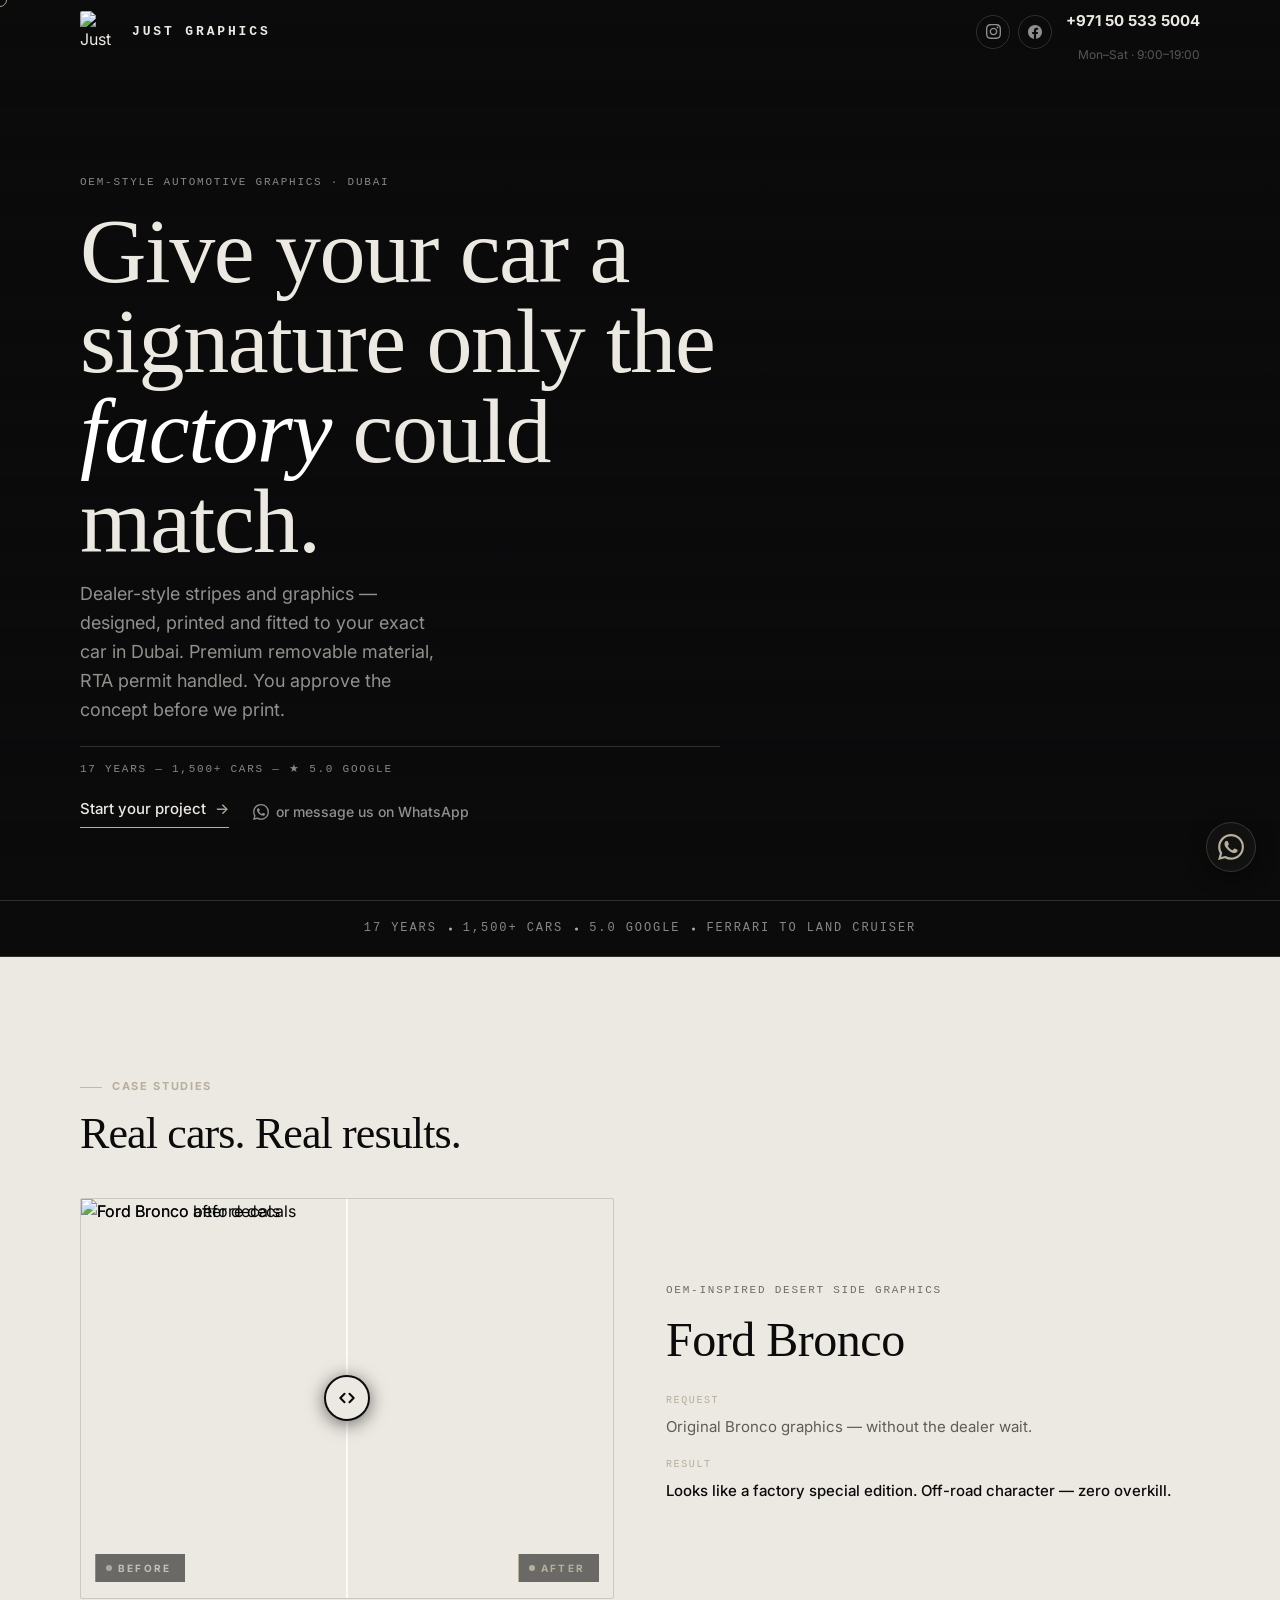
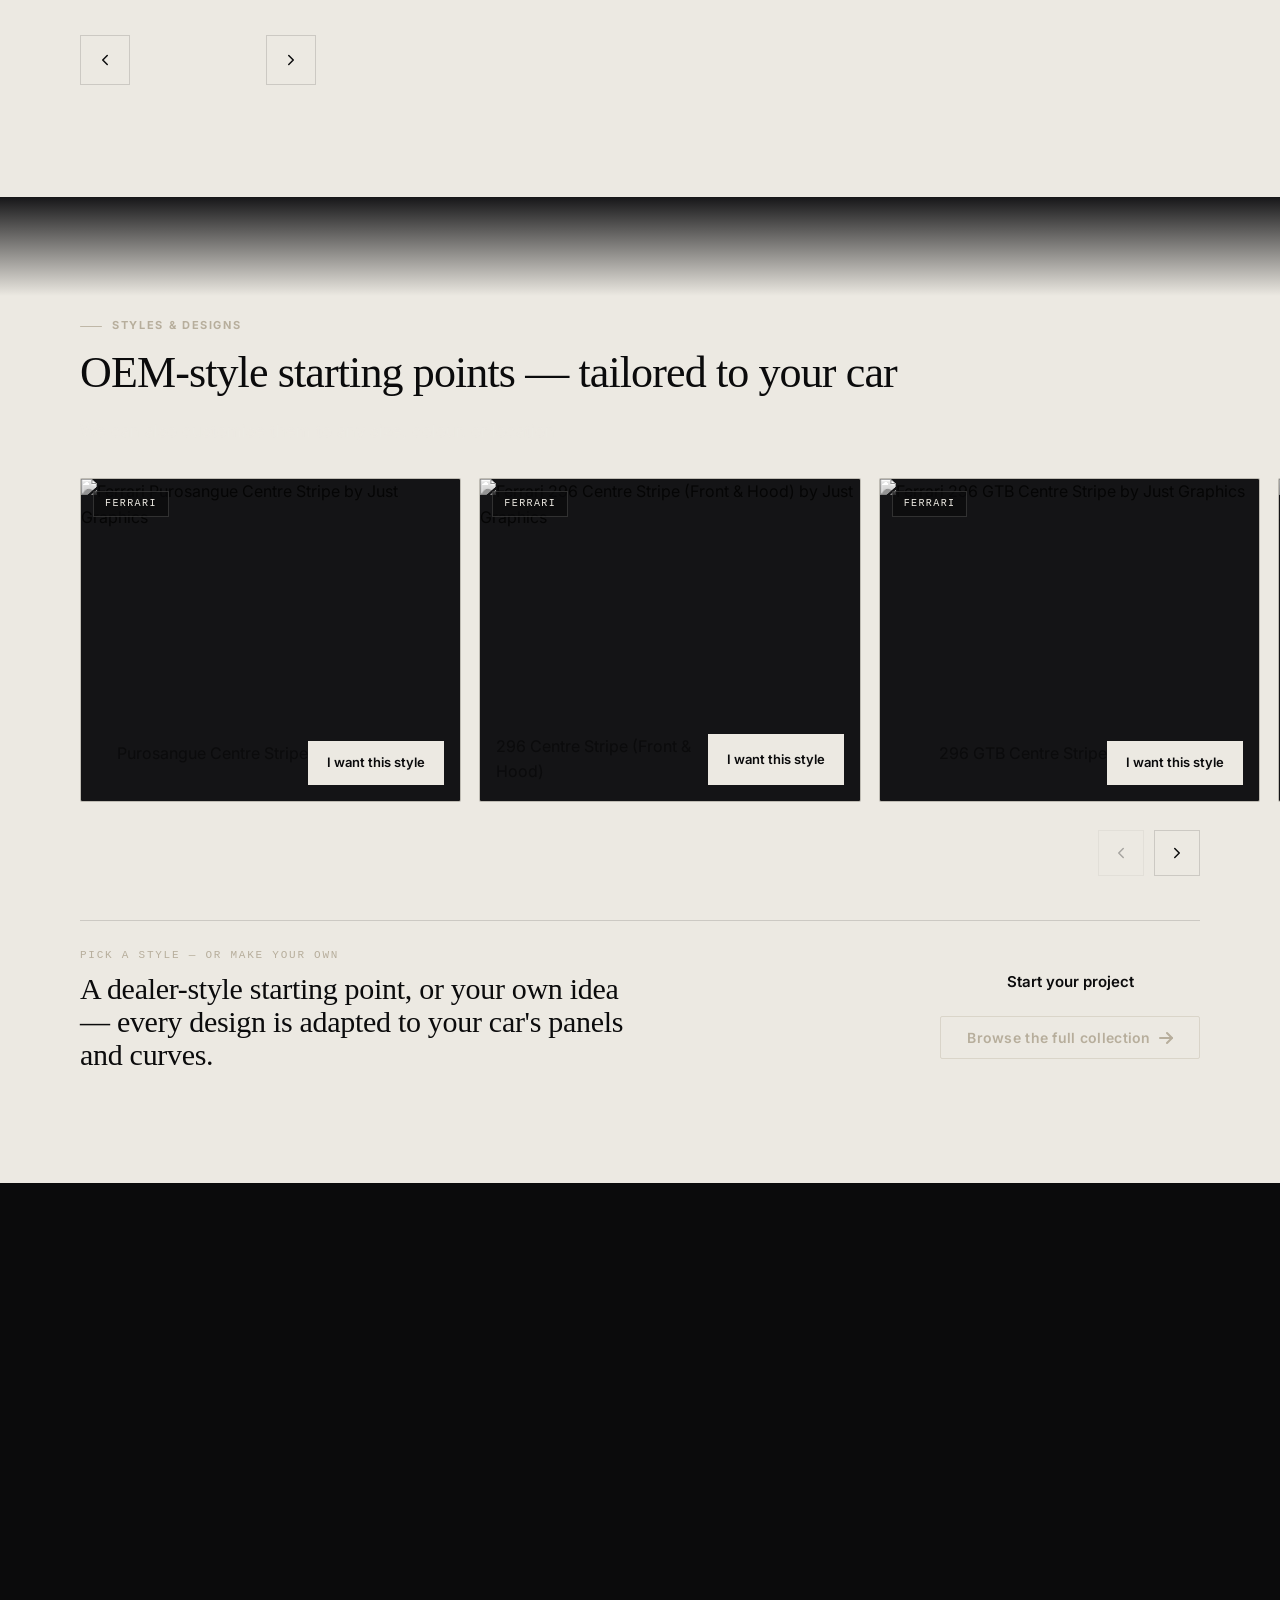
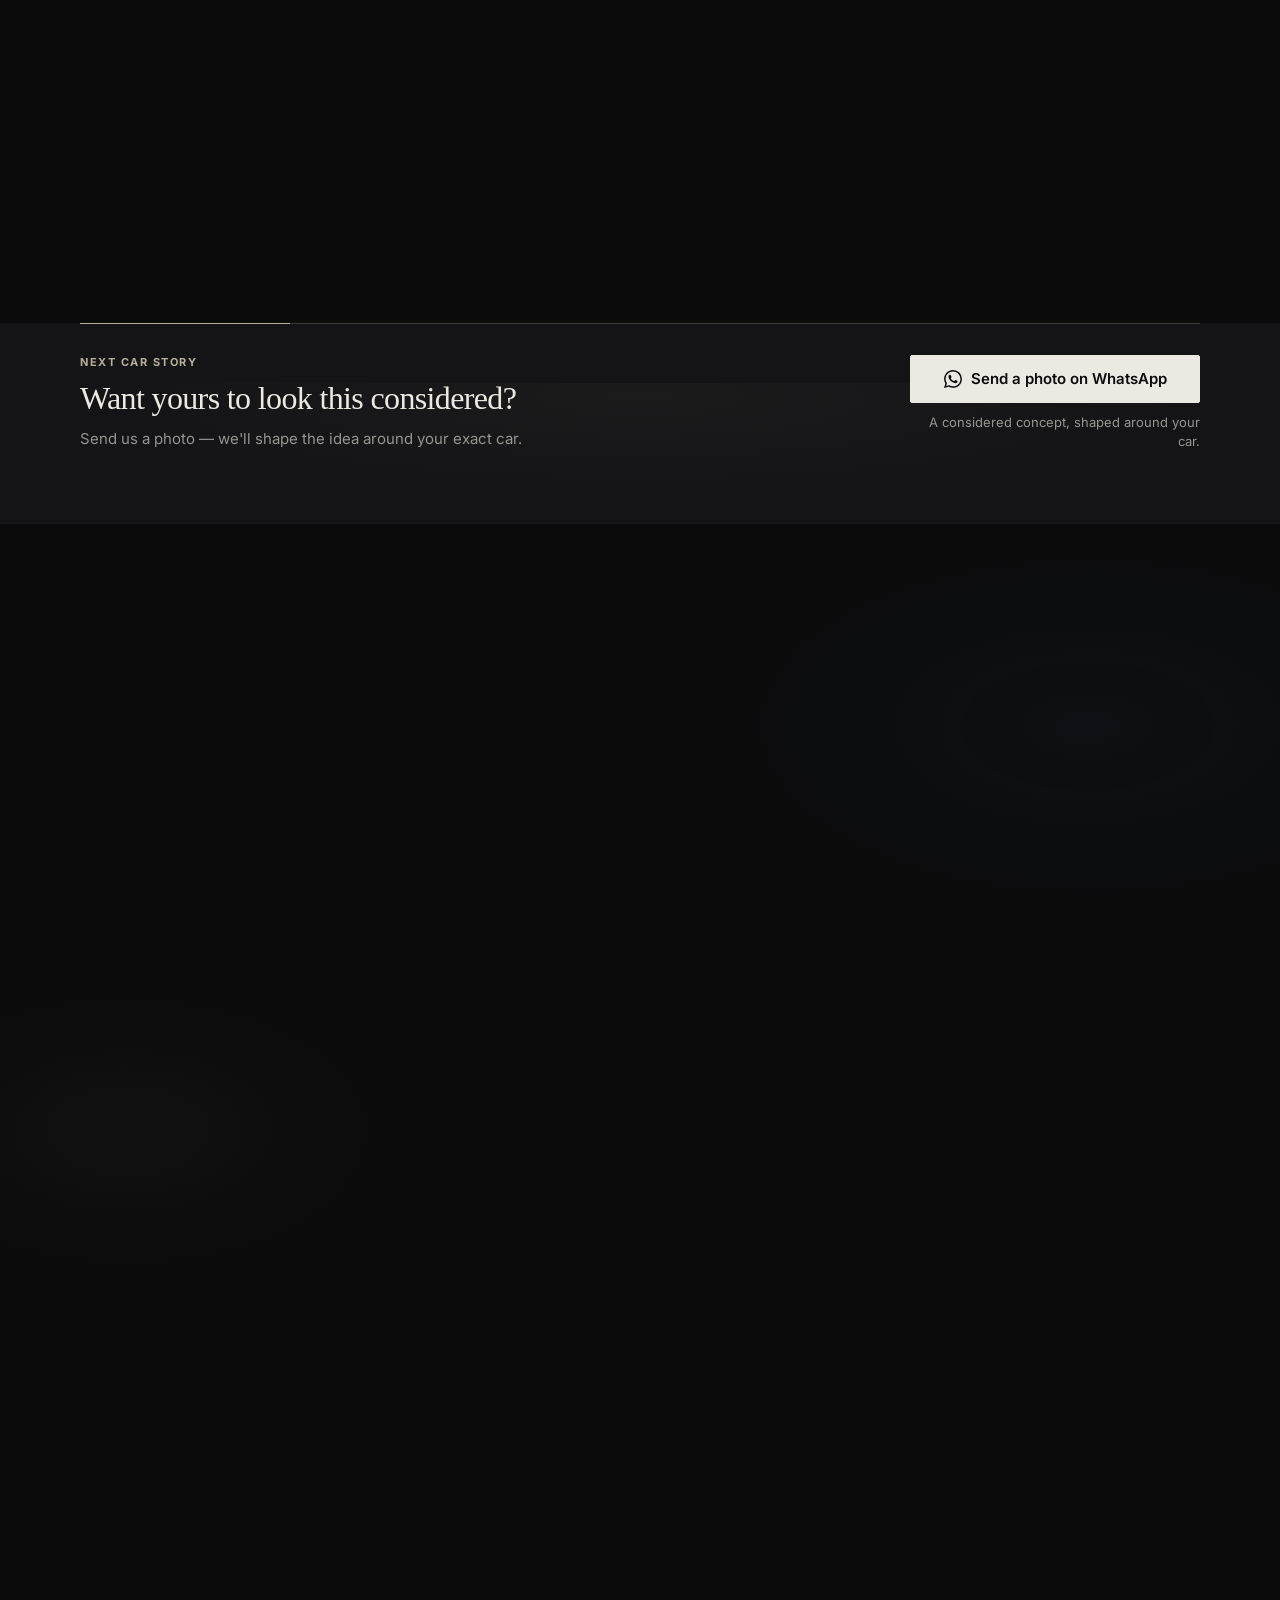
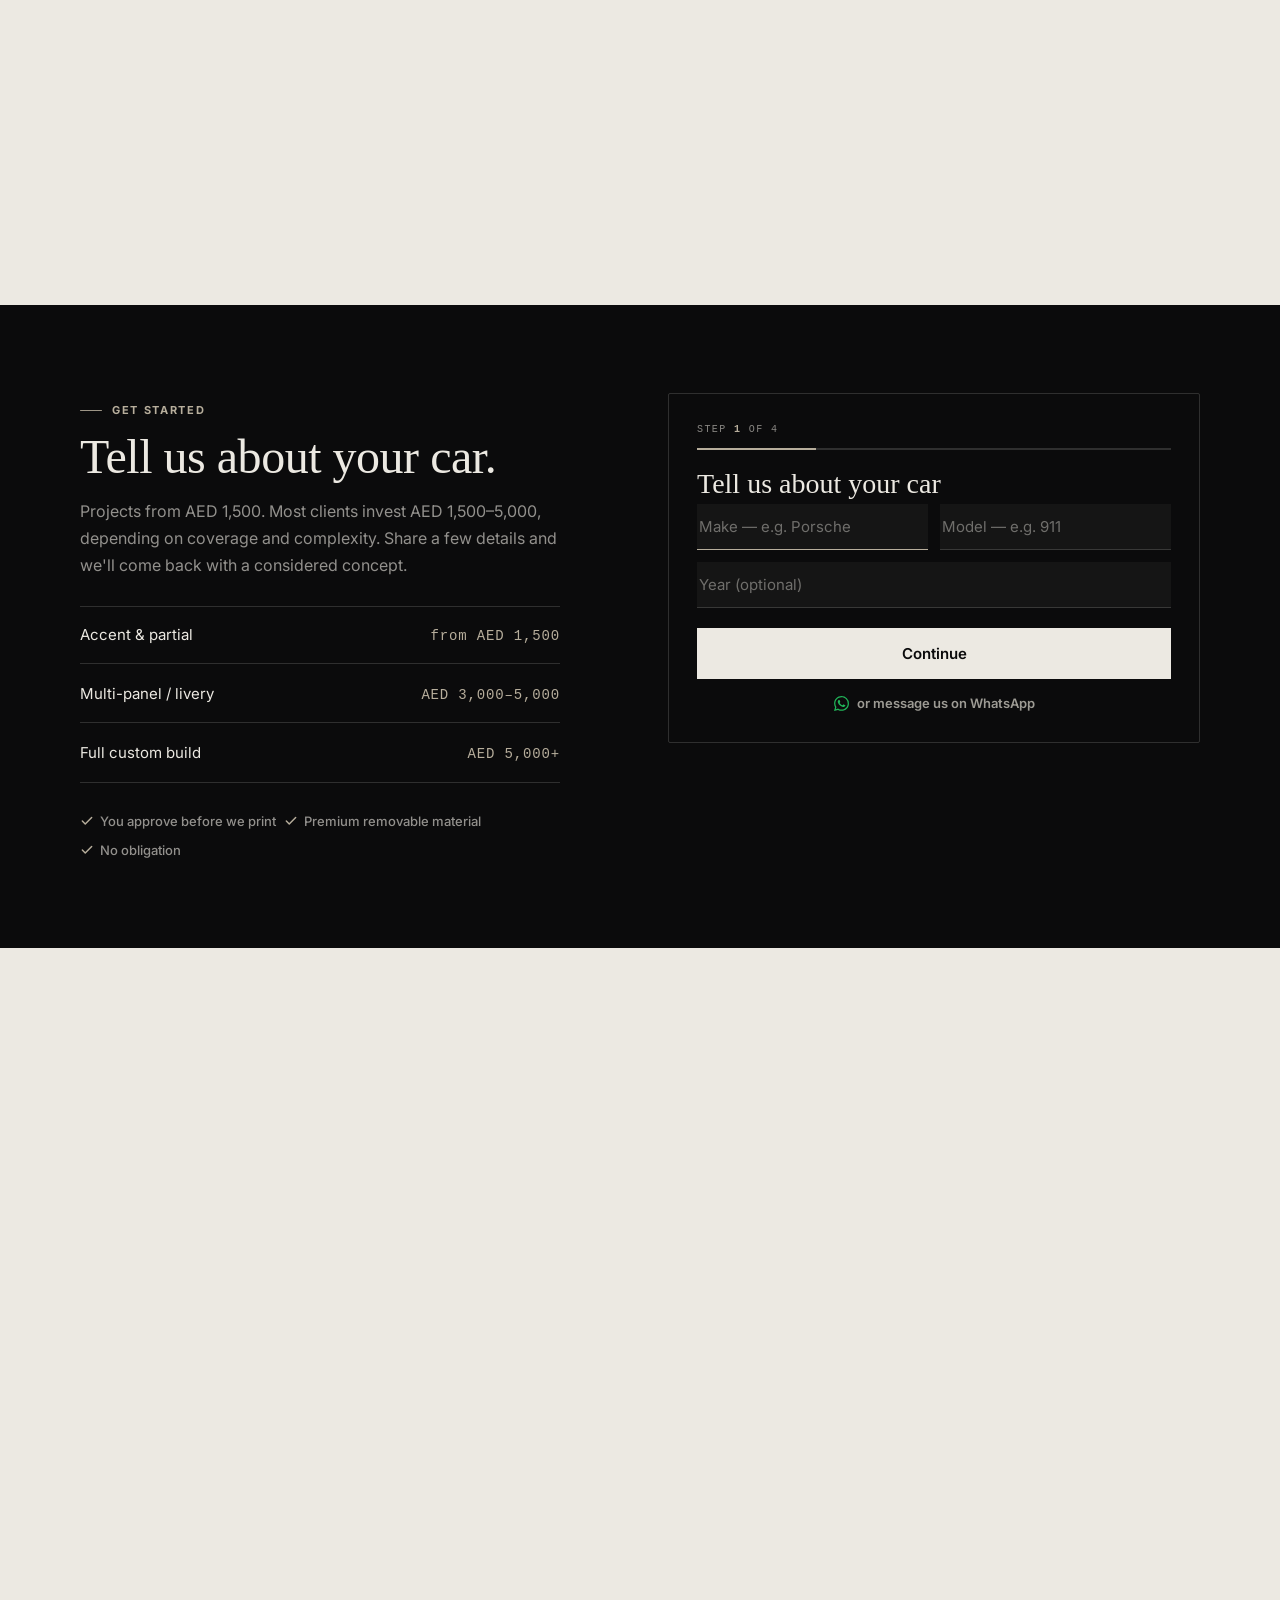
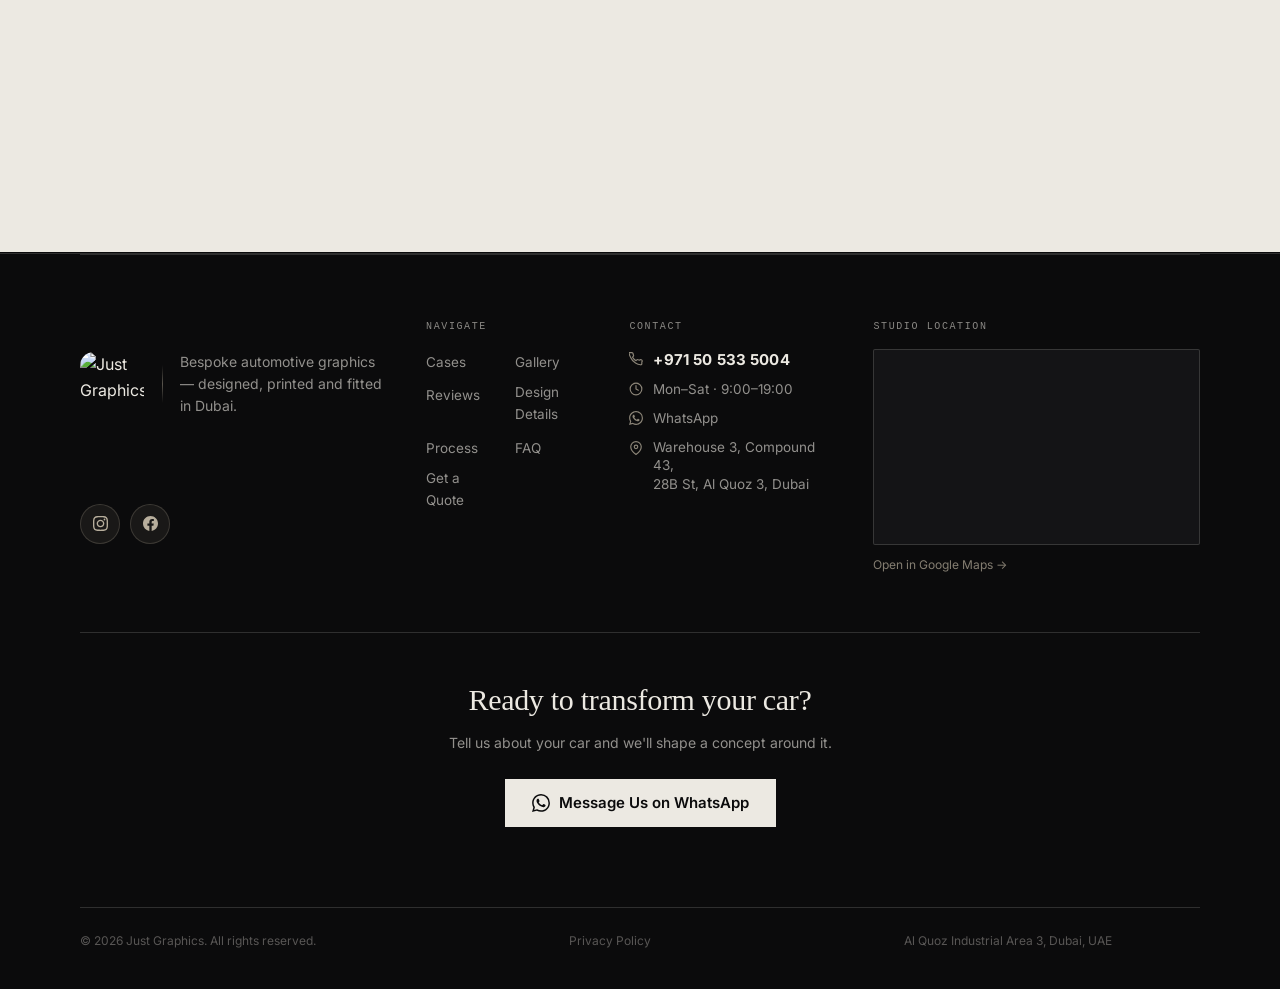
==== commit 529b56df: "polish: Phase 3 a11y & minor fixes from design/frontend audit - m6: scroll instead of clip on catalo" ====
--- a/dealers/index.html
+++ b/dealers/index.html
@@ -397,7 +397,7 @@
           </div>
           <div class="g-body">
             <span class="g-name">Purosangue Centre Stripe</span>
-            <button type="button" class="btn btn-gold g-style-btn">I want this style</button>
+            <button type="button" class="btn btn-gold g-style-btn" aria-label="I want design sample 1">I want this style</button>
           </div>
         </article>
 
@@ -408,7 +408,7 @@
           </div>
           <div class="g-body">
             <span class="g-name">296 Centre Stripe (Front &amp; Hood)</span>
-            <button type="button" class="btn btn-gold g-style-btn">I want this style</button>
+            <button type="button" class="btn btn-gold g-style-btn" aria-label="I want design sample 2">I want this style</button>
           </div>
         </article>
 
@@ -419,7 +419,7 @@
           </div>
           <div class="g-body">
             <span class="g-name">296 GTB Centre Stripe</span>
-            <button type="button" class="btn btn-gold g-style-btn">I want this style</button>
+            <button type="button" class="btn btn-gold g-style-btn" aria-label="I want design sample 3">I want this style</button>
           </div>
         </article>
 
@@ -430,7 +430,7 @@
           </div>
           <div class="g-body">
             <span class="g-name">992 Platform – Track Series – Centre Stripe</span>
-            <button type="button" class="btn btn-gold g-style-btn">I want this style</button>
+            <button type="button" class="btn btn-gold g-style-btn" aria-label="I want design sample 4">I want this style</button>
           </div>
         </article>
 
@@ -441,7 +441,7 @@
           </div>
           <div class="g-body">
             <span class="g-name">992 Platform – Heritage Series – Centre Stripe</span>
-            <button type="button" class="btn btn-gold g-style-btn">I want this style</button>
+            <button type="button" class="btn btn-gold g-style-btn" aria-label="I want design sample 5">I want this style</button>
           </div>
         </article>
 
@@ -452,7 +452,7 @@
           </div>
           <div class="g-body">
             <span class="g-name">992.2 Platform – Track Series – Centre Stripe</span>
-            <button type="button" class="btn btn-gold g-style-btn">I want this style</button>
+            <button type="button" class="btn btn-gold g-style-btn" aria-label="I want design sample 6">I want this style</button>
           </div>
         </article>
 
@@ -463,7 +463,7 @@
           </div>
           <div class="g-body">
             <span class="g-name">991 Platform – Heritage Series – Centre Stripes</span>
-            <button type="button" class="btn btn-gold g-style-btn">I want this style</button>
+            <button type="button" class="btn btn-gold g-style-btn" aria-label="I want design sample 7">I want this style</button>
           </div>
         </article>
 
@@ -474,7 +474,7 @@
           </div>
           <div class="g-body">
             <span class="g-name">Huracan Sterrato '63' Style Decals | COMPLETE SET</span>
-            <button type="button" class="btn btn-gold g-style-btn">I want this style</button>
+            <button type="button" class="btn btn-gold g-style-btn" aria-label="I want design sample 8">I want this style</button>
           </div>
         </article>
 
@@ -485,7 +485,7 @@
           </div>
           <div class="g-body">
             <span class="g-name">Huracan STO 'Diamond' Style Decals | COMPLETE SET</span>
-            <button type="button" class="btn btn-gold g-style-btn">I want this style</button>
+            <button type="button" class="btn btn-gold g-style-btn" aria-label="I want design sample 9">I want this style</button>
           </div>
         </article>
 
@@ -496,7 +496,7 @@
           </div>
           <div class="g-body">
             <span class="g-name">C63 AMG First Edition Full Decal Kit</span>
-            <button type="button" class="btn btn-gold g-style-btn">I want this style</button>
+            <button type="button" class="btn btn-gold g-style-btn" aria-label="I want design sample 10">I want this style</button>
           </div>
         </article>
 
@@ -507,7 +507,7 @@
           </div>
           <div class="g-body">
             <span class="g-name">M3 (G80) Off Centre Stripe Decal</span>
-            <button type="button" class="btn btn-gold g-style-btn">I want this style</button>
+            <button type="button" class="btn btn-gold g-style-btn" aria-label="I want design sample 11">I want this style</button>
           </div>
         </article>
 
@@ -518,7 +518,7 @@
           </div>
           <div class="g-body">
             <span class="g-name">Q8 E-Tron Off Centre Stripe</span>
-            <button type="button" class="btn btn-gold g-style-btn">I want this style</button>
+            <button type="button" class="btn btn-gold g-style-btn" aria-label="I want design sample 12">I want this style</button>
           </div>
         </article>
 
@@ -529,7 +529,7 @@
           </div>
           <div class="g-body">
             <span class="g-name">500 Centre Stripes</span>
-            <button type="button" class="btn btn-gold g-style-btn">I want this style</button>
+            <button type="button" class="btn btn-gold g-style-btn" aria-label="I want design sample 13">I want this style</button>
           </div>
         </article>
 
@@ -1282,7 +1282,6 @@
       <span>&copy; 2026 Just Graphics. All rights reserved.</span>
       <ul class="footer__legal">
         <li><a href="/privacy.html">Privacy Policy</a></li>
-        <li><a href="#">Terms of Service</a></li>
       </ul>
       <span class="footer__bottom-loc">Al Quoz Industrial Area 3, Dubai, UAE</span>
     </div>
--- a/assets/site.css
+++ b/assets/site.css
@@ -3,7 +3,7 @@
       --ink:#0B0B0C; --ink-2:#141416; --ink-3:#1C1C1E;
       --bone:#ECE9E2; --bone-2:#DCD8CF;
       --grey:#8A8884; --sub:rgba(236,233,226,.60); --muted:rgba(236,233,226,.34);
-      --platinum:#B7AE9C; --platinum-d:rgba(183,174,156,.14);
+      --platinum:#B7AE9C; --platinum-d:rgba(183,174,156,.14); --platinum-rgb:183,174,156;
       --line:rgba(236,233,226,.16); --line-ink:rgba(11,11,12,.14);
       --text:#ECE9E2;
       --font:'Inter',system-ui,-apple-system,sans-serif;
@@ -13,15 +13,6 @@
       --nh:64px; --mw:1240px;
       --t:.3s cubic-bezier(.22,1,.36,1);
       --ease:cubic-bezier(.22,1,.36,1);
-      /* legacy aliases kept so un-migrated rules don't break mid-refactor — removed in D5.3 */
-      --bg:var(--ink); --bg-surface:var(--ink-2); --bg-card:var(--ink-2); --bg-card-2:var(--ink-3);
-      --bg-veil:var(--ink); --bg-panel:var(--ink-2); --bg-media:var(--ink-2); --bg-media-h:var(--ink-3); --bg-media-m:var(--ink-2);
-      --border:var(--line); --bh:var(--line);
-      --gold:var(--platinum); --gold-h:var(--platinum); --gold-line:var(--line);
-      --gold-d:var(--platinum-d); --gold-d2:var(--platinum-d); --gold-grad:var(--platinum);
-      --steel:var(--platinum); --steel-h:var(--platinum); --steel-d:var(--platinum-d); --steel-d2:var(--platinum-d); --steel-grad:var(--platinum);
-      --paper:var(--bone); --font-serif:var(--font-display);
-      --rmd:var(--r); --rlg:var(--r); --rxl:var(--r);
     }
 
     /* ─── Reset ─────────────────────────────────── */
@@ -39,6 +30,7 @@
     button { font-family: var(--font); cursor: pointer; }
     img { display: block; max-width: 100%; }
     [inert] { pointer-events: none; }
+    [hidden] { display: none !important; }
 
     @media (prefers-reduced-motion: reduce) {
       *, *::before, *::after { animation-duration: 0.01ms !important; transition-duration: 0.01ms !important; }
@@ -89,6 +81,14 @@
       .reveal-img,.reveal-rule{transition:none;clip-path:none;transform:none;}
     }
 
+    /* desktop-only craft cursor (gated, zero mobile cost) */
+    @media (hover:hover) and (min-width:1024px){
+      .has-cursor{cursor:none;}
+      .ec-cursor{position:fixed;left:0;top:0;width:14px;height:14px;border:1px solid var(--platinum);
+        border-radius:50%;pointer-events:none;z-index:9999;transform:translate(-50%,-50%);
+        transition:transform .12s var(--ease);mix-blend-mode:difference;}
+    }
+
     /* ─── Container ─────────────────────────────── */
     .wrap {
       width: 100%;
@@ -136,16 +136,16 @@
       z-index: 0;
     }
     .section--dark + .section--surface::before {
-      background: linear-gradient(to bottom, var(--bg) 0%, transparent 100%);
+      background: linear-gradient(to bottom, var(--ink) 0%, transparent 100%);
     }
     .section--surface + .section--dark::before {
-      background: linear-gradient(to bottom, var(--bg-surface) 0%, transparent 100%);
+      background: linear-gradient(to bottom, var(--ink-2) 0%, transparent 100%);
     }
     .section--dark + .section--dark::before {
-      background: linear-gradient(to bottom, var(--bg) 0%, transparent 100%);
+      background: linear-gradient(to bottom, var(--ink) 0%, transparent 100%);
     }
     .section--surface + .section--surface::before {
-      background: linear-gradient(to bottom, var(--bg-surface) 0%, transparent 100%);
+      background: linear-gradient(to bottom, var(--ink-2) 0%, transparent 100%);
     }
     .section > .wrap { position: relative; z-index: 1; }
     #cases    { contain-intrinsic-size: auto 950px; }
@@ -154,56 +154,56 @@
     #faq      { contain-intrinsic-size: auto 900px; }
     #process  { contain-intrinsic-size: auto 950px; }
     @media (min-width: 768px) { .section { padding: 112px 0; } }
-    .section--dark    { background: var(--bg); }
+    .section--dark    { background: var(--ink); }
     .section--surface {
       background:
         radial-gradient(ellipse 55% 35% at 88% 12%, rgba(42,84,128,0.08) 0%, transparent 55%),
-        radial-gradient(ellipse 35% 45% at 8% 88%, rgba(196,164,93,0.035) 0%, transparent 58%),
-        var(--bg-surface);
+        radial-gradient(ellipse 35% 45% at 8% 88%, rgba(var(--platinum-rgb),0.035) 0%, transparent 58%),
+        var(--ink-2);
     }
 
     /* ── Per-section tints: subtle color journey down the page ── */
     #cases {
       background:
         radial-gradient(ellipse 60% 40% at 80% 15%, rgba(42,84,128,0.09) 0%, transparent 55%),
-        radial-gradient(ellipse 40% 50% at 10% 85%, rgba(196,164,93,0.04) 0%, transparent 58%),
-        var(--bg-surface);
+        radial-gradient(ellipse 40% 50% at 10% 85%, rgba(var(--platinum-rgb),0.04) 0%, transparent 58%),
+        var(--ink-2);
     }
     #gallery {
       background:
         radial-gradient(ellipse 50% 45% at 15% 20%, rgba(42,84,128,0.06) 0%, transparent 55%),
-        radial-gradient(ellipse 45% 35% at 85% 80%, rgba(196,164,93,0.04) 0%, transparent 50%),
-        var(--bg);
+        radial-gradient(ellipse 45% 35% at 85% 80%, rgba(var(--platinum-rgb),0.04) 0%, transparent 50%),
+        var(--ink);
     }
     #reviews {
       background:
-        radial-gradient(ellipse 55% 40% at 75% 10%, rgba(196,164,93,0.05) 0%, transparent 50%),
+        radial-gradient(ellipse 55% 40% at 75% 10%, rgba(var(--platinum-rgb),0.05) 0%, transparent 50%),
         radial-gradient(ellipse 40% 45% at 20% 90%, rgba(42,84,128,0.07) 0%, transparent 55%),
-        var(--bg-surface);
+        var(--ink-2);
     }
     #details {
       background:
         radial-gradient(ellipse 50% 40% at 85% 25%, rgba(42,84,128,0.07) 0%, transparent 55%),
-        radial-gradient(ellipse 40% 35% at 10% 75%, rgba(196,164,93,0.035) 0%, transparent 50%),
-        var(--bg);
+        radial-gradient(ellipse 40% 35% at 10% 75%, rgba(var(--platinum-rgb),0.035) 0%, transparent 50%),
+        var(--ink);
     }
     #why-us {
       background:
-        radial-gradient(ellipse 45% 50% at 20% 15%, rgba(196,164,93,0.045) 0%, transparent 50%),
+        radial-gradient(ellipse 45% 50% at 20% 15%, rgba(var(--platinum-rgb),0.045) 0%, transparent 50%),
         radial-gradient(ellipse 50% 40% at 80% 85%, rgba(42,84,128,0.06) 0%, transparent 55%),
-        var(--bg);
+        var(--ink);
     }
     #faq {
       background:
         radial-gradient(ellipse 50% 35% at 90% 20%, rgba(42,84,128,0.08) 0%, transparent 55%),
-        radial-gradient(ellipse 45% 45% at 5% 80%, rgba(196,164,93,0.04) 0%, transparent 55%),
-        var(--bg-surface);
+        radial-gradient(ellipse 45% 45% at 5% 80%, rgba(var(--platinum-rgb),0.04) 0%, transparent 55%),
+        var(--ink-2);
     }
     #process {
       background:
-        radial-gradient(ellipse 55% 40% at 30% 10%, rgba(196,164,93,0.045) 0%, transparent 50%),
+        radial-gradient(ellipse 55% 40% at 30% 10%, rgba(var(--platinum-rgb),0.045) 0%, transparent 50%),
         radial-gradient(ellipse 45% 40% at 75% 90%, rgba(42,84,128,0.07) 0%, transparent 55%),
-        var(--bg-surface);
+        var(--ink-2);
     }
 
     .s-eyebrow {
@@ -214,7 +214,7 @@
       font-weight: 700;
       letter-spacing: 0.15em;
       text-transform: uppercase;
-      color: var(--gold);
+      color: var(--platinum);
       margin-bottom: 14px;
     }
     .s-eyebrow::before {
@@ -222,15 +222,15 @@
       display: block;
       width: 22px;
       height: 1.5px;
-      background: var(--gold);
+      background: var(--platinum);
       flex-shrink: 0;
       border-radius: 1px;
       opacity: 0.85;
     }
     .s-title {
-      font-family: var(--font-serif);
+      font-family: var(--font-display);
       font-size: clamp(28px, 3.8vw, 44px);
-      font-weight: 900;
+      font-weight: 300;
       letter-spacing: -0.02em;
       line-height: 1.1;
       margin-bottom: 20px;
@@ -347,7 +347,7 @@
     .nav__social {
       width: 34px; height: 34px;
       border-radius: 50%;
-      border: 1px solid var(--border);
+      border: 1px solid var(--line);
       display: flex; align-items: center; justify-content: center;
       color: var(--sub);
       transition: border-color var(--t), color var(--t), background var(--t);
@@ -388,7 +388,7 @@
       width: 44px;
       height: 44px;
       background: none;
-      border: 1px solid var(--border);
+      border: 1px solid var(--line);
       border-radius: 10px;
       color: var(--text);
       transition: border-color var(--t), background var(--t);
@@ -396,7 +396,7 @@
       z-index: 1001;
       flex-shrink: 0;
     }
-    .burger:hover { border-color: var(--bh); background: rgba(255,255,255,0.04); }
+    .burger:hover { border-color: var(--line); background: rgba(255,255,255,0.04); }
     .burger__line {
       display: block;
       width: 18px;
@@ -447,9 +447,9 @@
       width: min(320px, 85vw);
       height: 100%;
       background:
-        radial-gradient(ellipse 80% 50% at 90% 10%, rgba(196,164,93,0.04), transparent 60%),
-        var(--bg);
-      border-left: 1px solid var(--border);
+        radial-gradient(ellipse 80% 50% at 90% 10%, rgba(var(--platinum-rgb),0.04), transparent 60%),
+        var(--ink);
+      border-left: 1px solid var(--line);
       z-index: 960;
       display: flex;
       flex-direction: column;
@@ -464,9 +464,9 @@
     /* Nav links */
     .menu-nav { list-style: none; display: flex; flex-direction: column; gap: 0; }
     .menu-nav__item {
-      border-bottom: 1px solid var(--border);
-    }
-    .menu-nav__item:first-child { border-top: 1px solid var(--border); }
+      border-bottom: 1px solid var(--line);
+    }
+    .menu-nav__item:first-child { border-top: 1px solid var(--line); }
     .menu-nav__link {
       display: flex;
       align-items: center;
@@ -480,7 +480,7 @@
     }
     .menu-nav__link:hover,
     .menu-nav__link:focus-visible {
-      color: var(--gold-h);
+      color: var(--platinum);
       padding-left: 8px;
     }
     .menu-nav__num {
@@ -1004,9 +1004,9 @@
       gap: 8px;
       padding: 12px 24px;
       background: transparent;
-      border: 1.5px solid rgba(196,164,93,0.35);
-      border-radius: 999px;
-      color: var(--gold-h);
+      border: 1.5px solid rgba(var(--platinum-rgb),0.35);
+      border-radius: var(--r);
+      color: var(--platinum);
       font-size: 14px;
       font-weight: 600;
       letter-spacing: 0.02em;
@@ -1015,9 +1015,9 @@
       transition: border-color var(--t), background var(--t), color var(--t);
     }
     .g-viewall:hover {
-      border-color: var(--gold);
-      background: rgba(196,164,93,0.10);
-      color: var(--gold);
+      border-color: var(--platinum);
+      background: rgba(var(--platinum-rgb),0.10);
+      color: var(--platinum);
     }
     .g-viewall svg { transition: transform var(--t); }
     .g-viewall:hover svg { transform: translateX(3px); }
@@ -1032,7 +1032,7 @@
       z-index: 1000;
       display: flex;
       flex-direction: column;
-      background: var(--bg-panel);
+      background: var(--ink-2);
       opacity: 0;
       transform: translateY(20px);
       pointer-events: none;
@@ -1054,7 +1054,7 @@
       justify-content: space-between;
       gap: 12px;
       padding: 14px 16px;
-      border-bottom: 1px solid var(--border);
+      border-bottom: 1px solid var(--line);
       background: rgba(14,18,24,0.97);
       backdrop-filter: blur(18px);
       -webkit-backdrop-filter: blur(18px);
@@ -1071,9 +1071,9 @@
       flex-shrink: 0;
     }
     .catalog-title {
-      font-family: var(--font-serif);
+      font-family: var(--font-display);
       font-size: 18px;
-      font-weight: 900;
+      font-weight: 300;
       color: var(--text);
       letter-spacing: -0.01em;
     }
@@ -1087,12 +1087,12 @@
       align-items: center;
       gap: 5px;
       padding: 4px 11px;
-      background: linear-gradient(135deg, rgba(196,164,93,0.22), rgba(196,164,93,0.10));
-      border: 1px solid rgba(196,164,93,0.35);
-      border-radius: 50px;
+      background: linear-gradient(135deg, rgba(var(--platinum-rgb),0.22), rgba(var(--platinum-rgb),0.10));
+      border: 1px solid rgba(var(--platinum-rgb),0.35);
+      border-radius: var(--r);
       font-size: 11px;
-      font-weight: 800;
-      color: var(--gold);
+      font-weight: 700;
+      color: var(--platinum);
       letter-spacing: 0.06em;
       text-transform: uppercase;
       white-space: nowrap;
@@ -1109,7 +1109,7 @@
     }
     .catalog-filter {
       padding: 6px 14px;
-      border-radius: 50px;
+      border-radius: var(--r);
       border: 1.5px solid transparent;
       background: transparent;
       color: var(--sub);
@@ -1128,9 +1128,9 @@
       color: var(--text);
     }
     .catalog-filter.active {
-      background: var(--gold-d2);
-      border-color: rgba(196,164,93,0.40);
-      color: var(--gold);
+      background: var(--platinum-d);
+      border-color: rgba(var(--platinum-rgb),0.40);
+      color: var(--platinum);
     }
     .catalog-filter__count {
       font-size: 11px;
@@ -1144,7 +1144,7 @@
       height: 36px;
       border-radius: 50%;
       background: rgba(26,26,24,0.82);
-      border: 1.5px solid var(--border);
+      border: 1.5px solid var(--line);
       color: var(--sub);
       display: flex;
       align-items: center;
@@ -1153,7 +1153,7 @@
       transition: border-color var(--t), color var(--t), background var(--t);
       flex-shrink: 0;
     }
-    .catalog-close:hover { border-color: rgba(255,255,255,0.3); color: var(--text); background: var(--bg-card-2); }
+    .catalog-close:hover { border-color: rgba(255,255,255,0.3); color: var(--text); background: var(--ink-3); }
 
     /* ── Catalog body ── */
     .catalog-body {
@@ -1178,8 +1178,8 @@
     /* ── Catalog card ── */
     .catalog-card {
       background: rgba(26,26,24,0.82);
-      border: 1px solid var(--border);
-      border-radius: var(--rmd);
+      border: 1px solid var(--line);
+      border-radius: var(--r);
       overflow: hidden;
       transition: border-color 0.3s ease, transform 0.3s cubic-bezier(0.22,1,0.36,1), box-shadow 0.3s ease;
       opacity: 0;
@@ -1195,9 +1195,9 @@
       display: none;
     }
     .catalog-card:hover {
-      border-color: rgba(196,164,93,0.30);
+      border-color: rgba(var(--platinum-rgb),0.30);
       transform: translateY(-3px);
-      box-shadow: 0 16px 48px rgba(0,0,0,0.50), 0 0 0 1px rgba(196,164,93,0.08);
+      box-shadow: 0 16px 48px rgba(0,0,0,0.50), 0 0 0 1px rgba(var(--platinum-rgb),0.08);
     }
 
     /* Photo area */
@@ -1205,7 +1205,7 @@
       aspect-ratio: 4/3;
       position: relative;
       overflow: hidden;
-      background: linear-gradient(140deg, var(--bg-media-h) 0%, var(--bg-media-m) 55%, var(--bg-media) 100%);
+      background: linear-gradient(140deg, var(--ink-3) 0%, var(--ink-2) 55%, var(--ink-2) 100%);
     }
     .catalog-photo::after {
       content: '';
@@ -1336,7 +1336,7 @@
       transform: translateX(-50%);
       z-index: 2;
       padding: 6px 14px;
-      border-radius: 50px;
+      border-radius: var(--r);
       background: rgba(0,0,0,0.5);
       border: 1px solid rgba(255,255,255,0.14);
       color: rgba(255,255,255,0.9);
@@ -1397,9 +1397,9 @@
       left: 8px;
       z-index: 2;
       padding: 3px 9px;
-      border-radius: 50px;
+      border-radius: var(--r);
       font-size: 10px;
-      font-weight: 800;
+      font-weight: 700;
       letter-spacing: 0.08em;
       text-transform: uppercase;
       backdrop-filter: blur(10px);
@@ -1429,10 +1429,10 @@
       right: 8px;
       z-index: 2;
       padding: 3px 8px;
-      border-radius: 50px;
+      border-radius: var(--r);
       font-size: 10px;
-      font-weight: 800;
-      background: rgba(196,164,93,0.88);
+      font-weight: 700;
+      background: rgba(var(--platinum-rgb),0.88);
       color: var(--ink);
       letter-spacing: 0.02em;
     }
@@ -1475,7 +1475,7 @@
     }
     .catalog-price {
       font-size: 16px;
-      font-weight: 800;
+      font-weight: 700;
       color: var(--text);
       letter-spacing: -0.02em;
       line-height: 1;
@@ -1503,17 +1503,17 @@
       padding: 9px 10px;
       font-size: 12px;
       font-weight: 700;
-      border-radius: 0 0 var(--rmd) var(--rmd);
-      background: rgba(196,164,93,0.12);
+      border-radius: 0 0 var(--r) var(--r);
+      background: rgba(var(--platinum-rgb),0.12);
       border: none;
-      border-top: 1px solid var(--border);
-      color: var(--gold);
+      border-top: 1px solid var(--line);
+      color: var(--platinum);
       box-shadow: none;
       transition: background var(--t), color var(--t);
     }
     .catalog-card .btn:hover {
-      background: rgba(196,164,93,0.22);
-      color: var(--gold-h);
+      background: rgba(var(--platinum-rgb),0.22);
+      color: var(--platinum);
       transform: none;
     }
     .catalog-card .btn svg {
@@ -1531,7 +1531,7 @@
       background: rgba(14,18,24,0.95);
       backdrop-filter: blur(18px);
       -webkit-backdrop-filter: blur(18px);
-      border-top: 1px solid var(--border);
+      border-top: 1px solid var(--line);
       display: flex;
       align-items: center;
       justify-content: center;
@@ -1562,7 +1562,7 @@
       background: rgba(10,14,20,0.98);
       backdrop-filter: blur(20px);
       -webkit-backdrop-filter: blur(20px);
-      border-top: 1px solid rgba(196,164,93,0.25);
+      border-top: 1px solid rgba(var(--platinum-rgb),0.25);
       padding: 0;
       max-height: 0;
       overflow: hidden;
@@ -1570,6 +1570,7 @@
     }
     .lead-panel.is-open {
       max-height: 500px;
+      overflow-y: auto;
     }
     .lead-panel.is-standalone {
       position: fixed;
@@ -1597,7 +1598,7 @@
       background: rgba(10,14,20,0.98);
       backdrop-filter: blur(20px);
       -webkit-backdrop-filter: blur(20px);
-      border-top: 1px solid rgba(196,164,93,0.25);
+      border-top: 1px solid rgba(var(--platinum-rgb),0.25);
       border-radius: 16px 16px 0 0;
       width: 100%;
       max-width: 560px;
@@ -1610,7 +1611,7 @@
       }
       .lead-panel.is-standalone .lead-panel__inner {
         border-radius: 16px;
-        border: 1px solid rgba(196,164,93,0.25);
+        border: 1px solid rgba(var(--platinum-rgb),0.25);
         max-width: 520px;
         padding: 32px 36px 36px;
       }
@@ -1652,7 +1653,7 @@
       height: 42px;
       border-radius: 6px;
       object-fit: cover;
-      border: 1px solid var(--border);
+      border: 1px solid var(--line);
       flex-shrink: 0;
     }
     .lead-panel__thumb.hidden { display: none; }
@@ -1672,7 +1673,7 @@
       height: 32px;
       border-radius: 50%;
       background: rgba(26,26,24,0.82);
-      border: 1.5px solid var(--border);
+      border: 1.5px solid var(--line);
       color: var(--sub);
       display: flex;
       align-items: center;
@@ -1702,7 +1703,7 @@
         justify-content: flex-start;
         gap: 4px;
         padding-top: 6px;
-        border-top: 1px solid var(--border);
+        border-top: 1px solid var(--line);
       }
       .catalog-filter { padding: 5px 11px; font-size: 12px; }
       .catalog-sale-badge { display: none; }
@@ -1743,7 +1744,7 @@
       aspect-ratio: 4/3;
       cursor: col-resize;
       user-select: none;
-      touch-action: none;
+      touch-action: pan-y;
     }
     .compare__before,
     .compare__after {
@@ -2035,7 +2036,7 @@
       transform: translateY(-50%);
       width: 1px;
       height: 38px;
-      background: linear-gradient(to bottom, transparent, rgba(196,164,93,0.45) 50%, transparent);
+      background: linear-gradient(to bottom, transparent, rgba(var(--platinum-rgb),0.45) 50%, transparent);
     }
     .footer__socials {
       display: flex;
@@ -2047,19 +2048,19 @@
       width: 40px;
       height: 40px;
       border-radius: 50%;
-      background: rgba(196,164,93,0.08);
-      border: 1px solid rgba(196,164,93,0.22);
+      background: rgba(var(--platinum-rgb),0.08);
+      border: 1px solid rgba(var(--platinum-rgb),0.22);
       display: flex;
       align-items: center;
       justify-content: center;
-      color: var(--gold);
+      color: var(--platinum);
       transition: border-color var(--t), color var(--t), background var(--t), transform var(--t), box-shadow var(--t);
     }
     .social-btn:hover {
-      border-color: var(--gold);
-      background: rgba(196,164,93,0.18);
+      border-color: var(--platinum);
+      background: rgba(var(--platinum-rgb),0.18);
       transform: translateY(-2px);
-      box-shadow: 0 8px 24px -8px rgba(196,164,93,0.45);
+      box-shadow: 0 8px 24px -8px rgba(var(--platinum-rgb),0.45);
     }
 
     /* Column titles */
@@ -2128,7 +2129,6 @@
     .footer__contact-item--address svg { margin-top: 3px; }
 
     /* Map column */
-    .footer__map-col {}
     .footer__map {
       border-radius: var(--r);
       overflow: hidden;
@@ -2227,14 +2227,14 @@
       background: rgba(20,20,18,0.82);
       backdrop-filter: blur(8px);
       -webkit-backdrop-filter: blur(8px);
-      border: 1px solid var(--gold-line);
+      border: 1px solid var(--line);
       display: flex; align-items: center; justify-content: center;
-      color: var(--gold);
+      color: var(--platinum);
       box-shadow: 0 6px 20px rgba(0,0,0,0.40);
       transition: transform var(--t), border-color var(--t), color var(--t);
       text-decoration: none;
     }
-    .wa-float:hover { transform: translateY(-2px); border-color: var(--gold-h); color: var(--gold-h); }
+    .wa-float:hover { transform: translateY(-2px); border-color: var(--platinum); color: var(--platinum); }
     @media (max-width: 480px) { .wa-float { bottom: 20px; right: 16px; width: 48px; height: 48px; } }
     @media (max-width: 767px) {
       .wa-float.bar-active { opacity: 0; pointer-events: none; transition: opacity 0.3s ease; }
@@ -2246,14 +2246,14 @@
       padding: 0 0 72px;
       margin-top: -1px;
       overflow: hidden;
-      background: var(--bg-surface);
+      background: var(--ink-2);
     }
     .midcta::before {
       content: '';
       position: absolute;
       inset: auto 0 0 0;
       height: 70%;
-      background: radial-gradient(ellipse 70% 110% at 50% 10%, rgba(196,164,93,0.045) 0%, transparent 62%);
+      background: radial-gradient(ellipse 70% 110% at 50% 10%, rgba(var(--platinum-rgb),0.045) 0%, transparent 62%);
       pointer-events: none;
     }
     .midcta__inner {
@@ -2264,7 +2264,7 @@
       gap: 24px;
       align-items: center;
       padding-top: 30px;
-      border-top: 1px solid rgba(196,164,93,0.24);
+      border-top: 1px solid rgba(var(--platinum-rgb),0.24);
     }
     .midcta__inner::before {
       content: '';
@@ -2273,7 +2273,7 @@
       left: 0;
       width: min(210px, 50%);
       height: 1px;
-      background: var(--gold-grad);
+      background: var(--platinum);
     }
     .midcta__copy {
       min-width: 0;
@@ -2281,16 +2281,16 @@
     .midcta__eyebrow {
       display: block;
       font-size: 11px;
-      font-weight: 800;
+      font-weight: 700;
       letter-spacing: 0.14em;
       text-transform: uppercase;
-      color: var(--gold);
+      color: var(--platinum);
       margin-bottom: 8px;
     }
     .midcta__text {
-      font-family: var(--font-serif);
+      font-family: var(--font-display);
       font-size: clamp(22px, 2.7vw, 32px);
-      font-weight: 900;
+      font-weight: 300;
       letter-spacing: -0.02em;
       line-height: 1.15;
       margin: 0;
@@ -2314,7 +2314,7 @@
       justify-content: center;
       min-width: 290px;
       padding: 14px 24px;
-      border-radius: 999px;
+      border-radius: var(--r);
     }
     .midcta__note {
       margin: 0;
@@ -2548,6 +2548,7 @@
     .brief__choices.has-error { animation: shake 0.4s ease; }
     .brief__choices.has-error .brief__choice { border-color: rgba(220,80,80,0.45); }
     .brief__choice {
+      position: relative;
       display: flex;
       align-items: center;
       gap: 12px;
@@ -2638,7 +2639,7 @@
       text-decoration: none;
       transition: color var(--t);
     }
-    .brief__wa-alt:hover { color: var(--gold); }
+    .brief__wa-alt:hover { color: var(--platinum); }
     .brief__wa-alt svg { color: rgba(37,211,102,0.85); }
     .brief__privacy { margin-top: 4px; font-size: 11px; color: var(--muted); line-height: 1.5; }
     .brief__success { display: none; text-align: center; padding: 20px 0; }
@@ -2656,7 +2657,7 @@
       background: rgba(7,7,6,0.95);
       backdrop-filter: blur(18px) saturate(120%);
       -webkit-backdrop-filter: blur(18px) saturate(120%);
-      border-top: 1px solid var(--border);
+      border-top: 1px solid var(--line);
       gap: 8px;
       transform: translateY(100%);
       transition: transform 0.3s cubic-bezier(0.22,1,0.36,1);
@@ -2685,16 +2686,16 @@
     }
     .mobile-cta__btn:active { transform: scale(0.97); }
     .mobile-cta__btn--primary {
-      background: var(--gold-grad);
+      background: var(--platinum);
       color: var(--ink);
     }
     .mobile-cta__btn--wa {
       flex: 0 0 auto;
       background: transparent;
-      border: 1px solid var(--gold-line);
-      color: var(--gold);
-    }
-    .mobile-cta__btn--wa:hover { border-color: var(--gold-h); color: var(--gold-h); }
+      border: 1px solid var(--line);
+      color: var(--platinum);
+    }
+    .mobile-cta__btn--wa:hover { border-color: var(--platinum); color: var(--platinum); }
 
     /* ─── FAQ ────────────────────────────── */
     #faq { background: var(--bone); color: var(--ink); }
--- a/assets/dealers.css
+++ b/assets/dealers.css
@@ -86,7 +86,7 @@
   padding: 10px 16px;
   overflow-x: auto;
   scrollbar-width: none;
-  border-bottom: 1px solid var(--border);
+  border-bottom: 1px solid var(--line);
   background: rgba(10,10,9,0.6);
 }
 .catalog-subfilter::-webkit-scrollbar { display: none; }
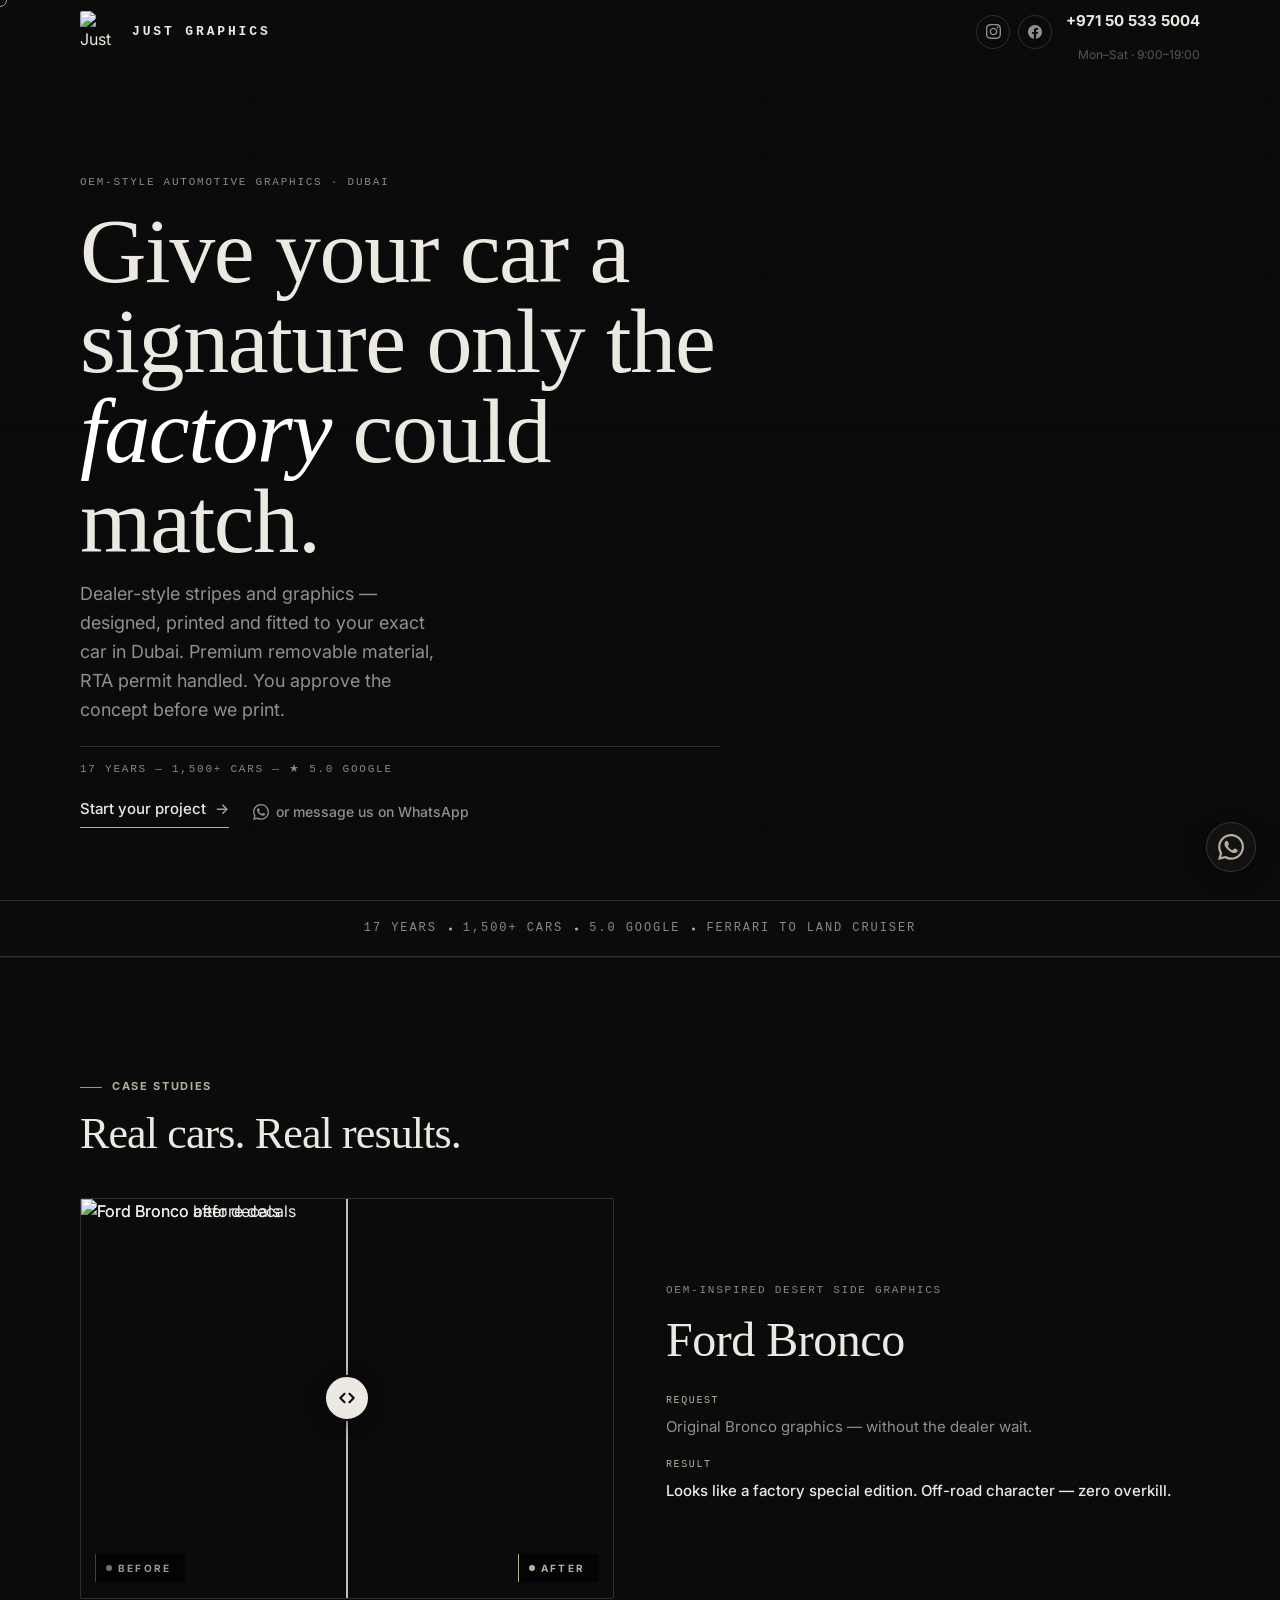
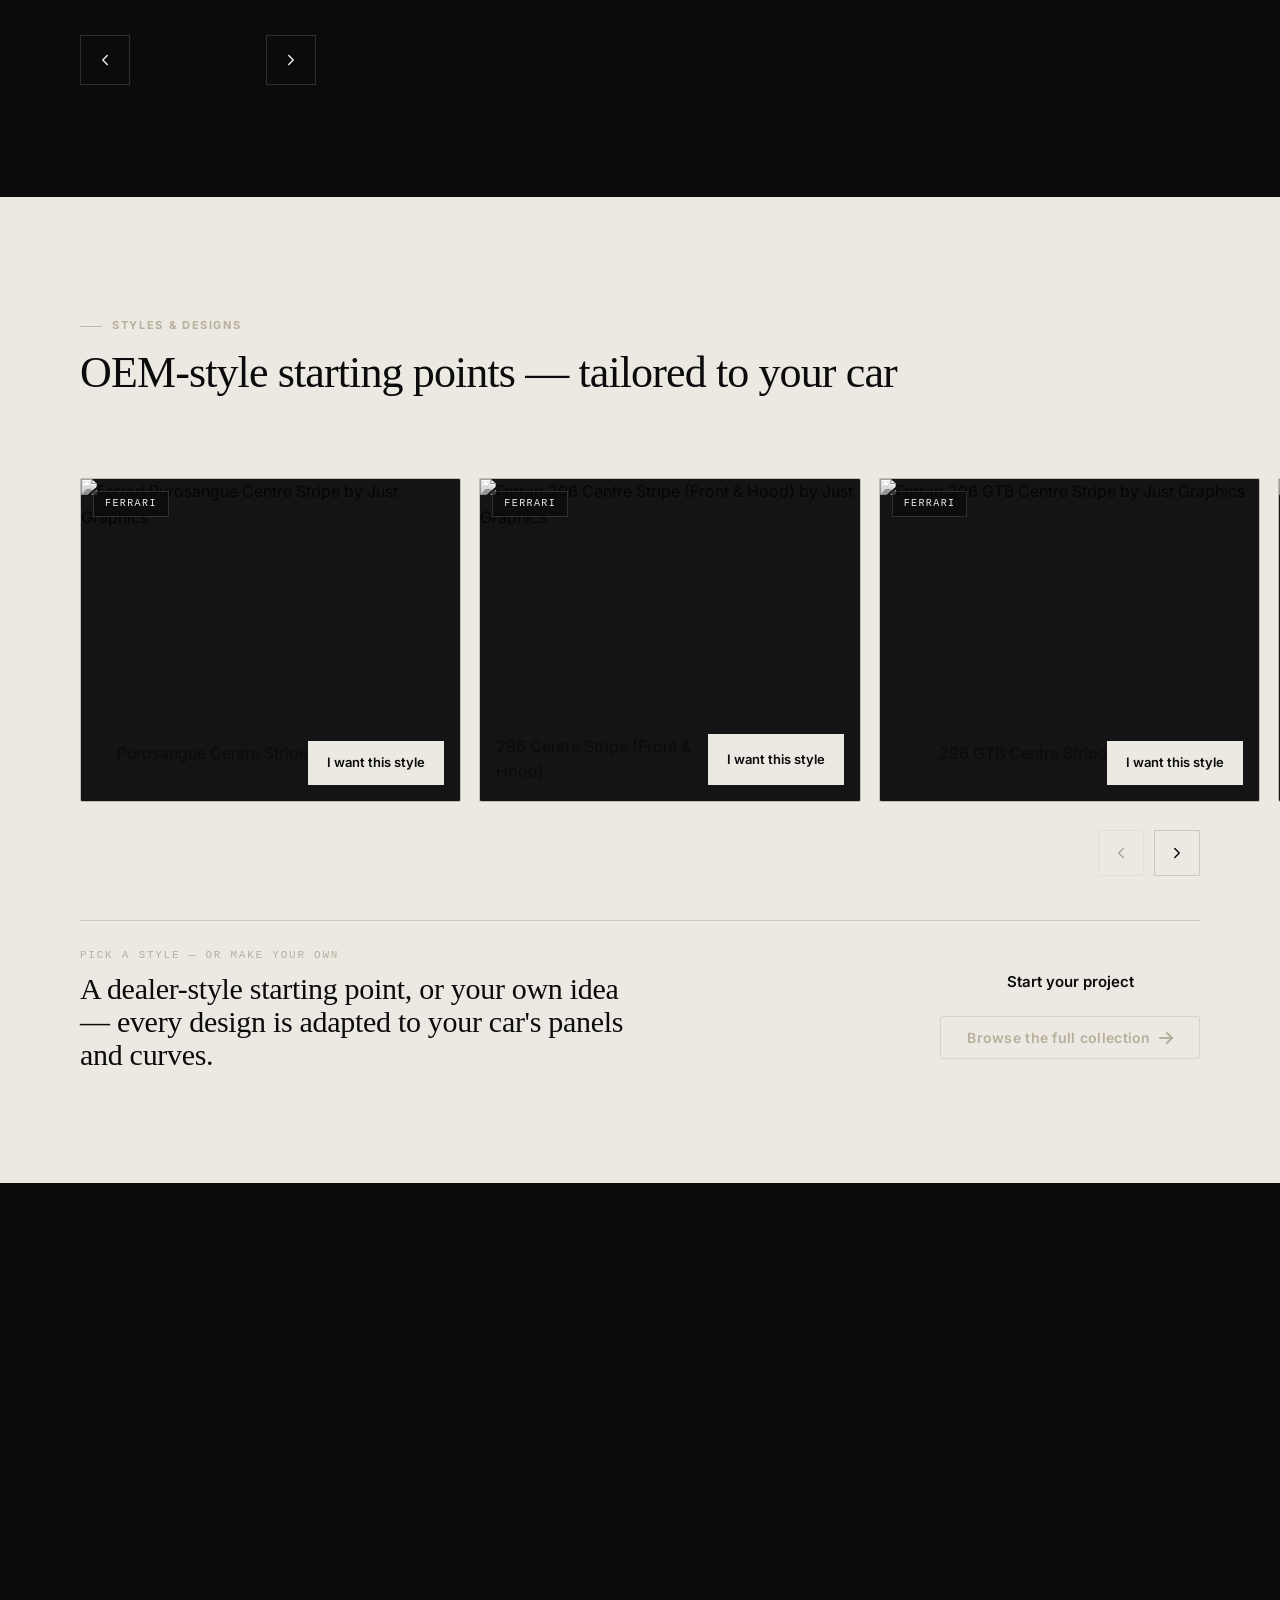
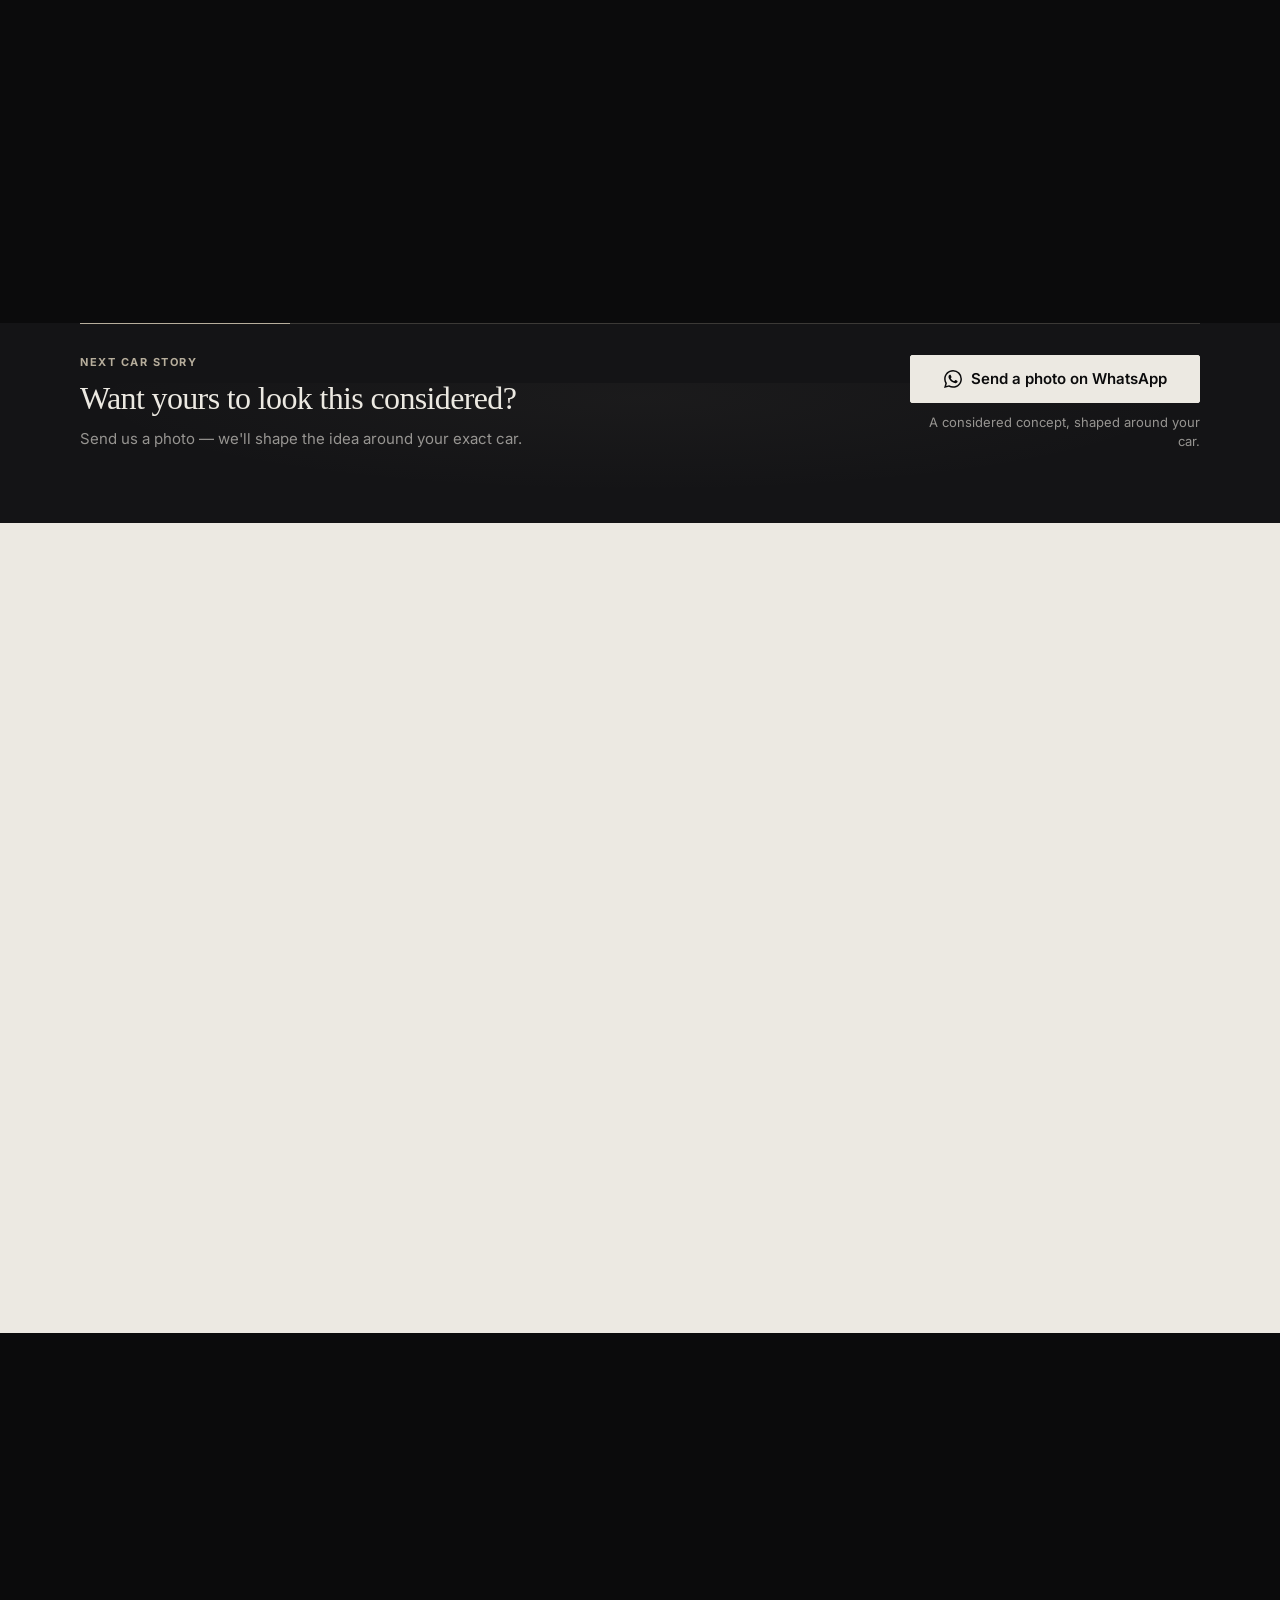
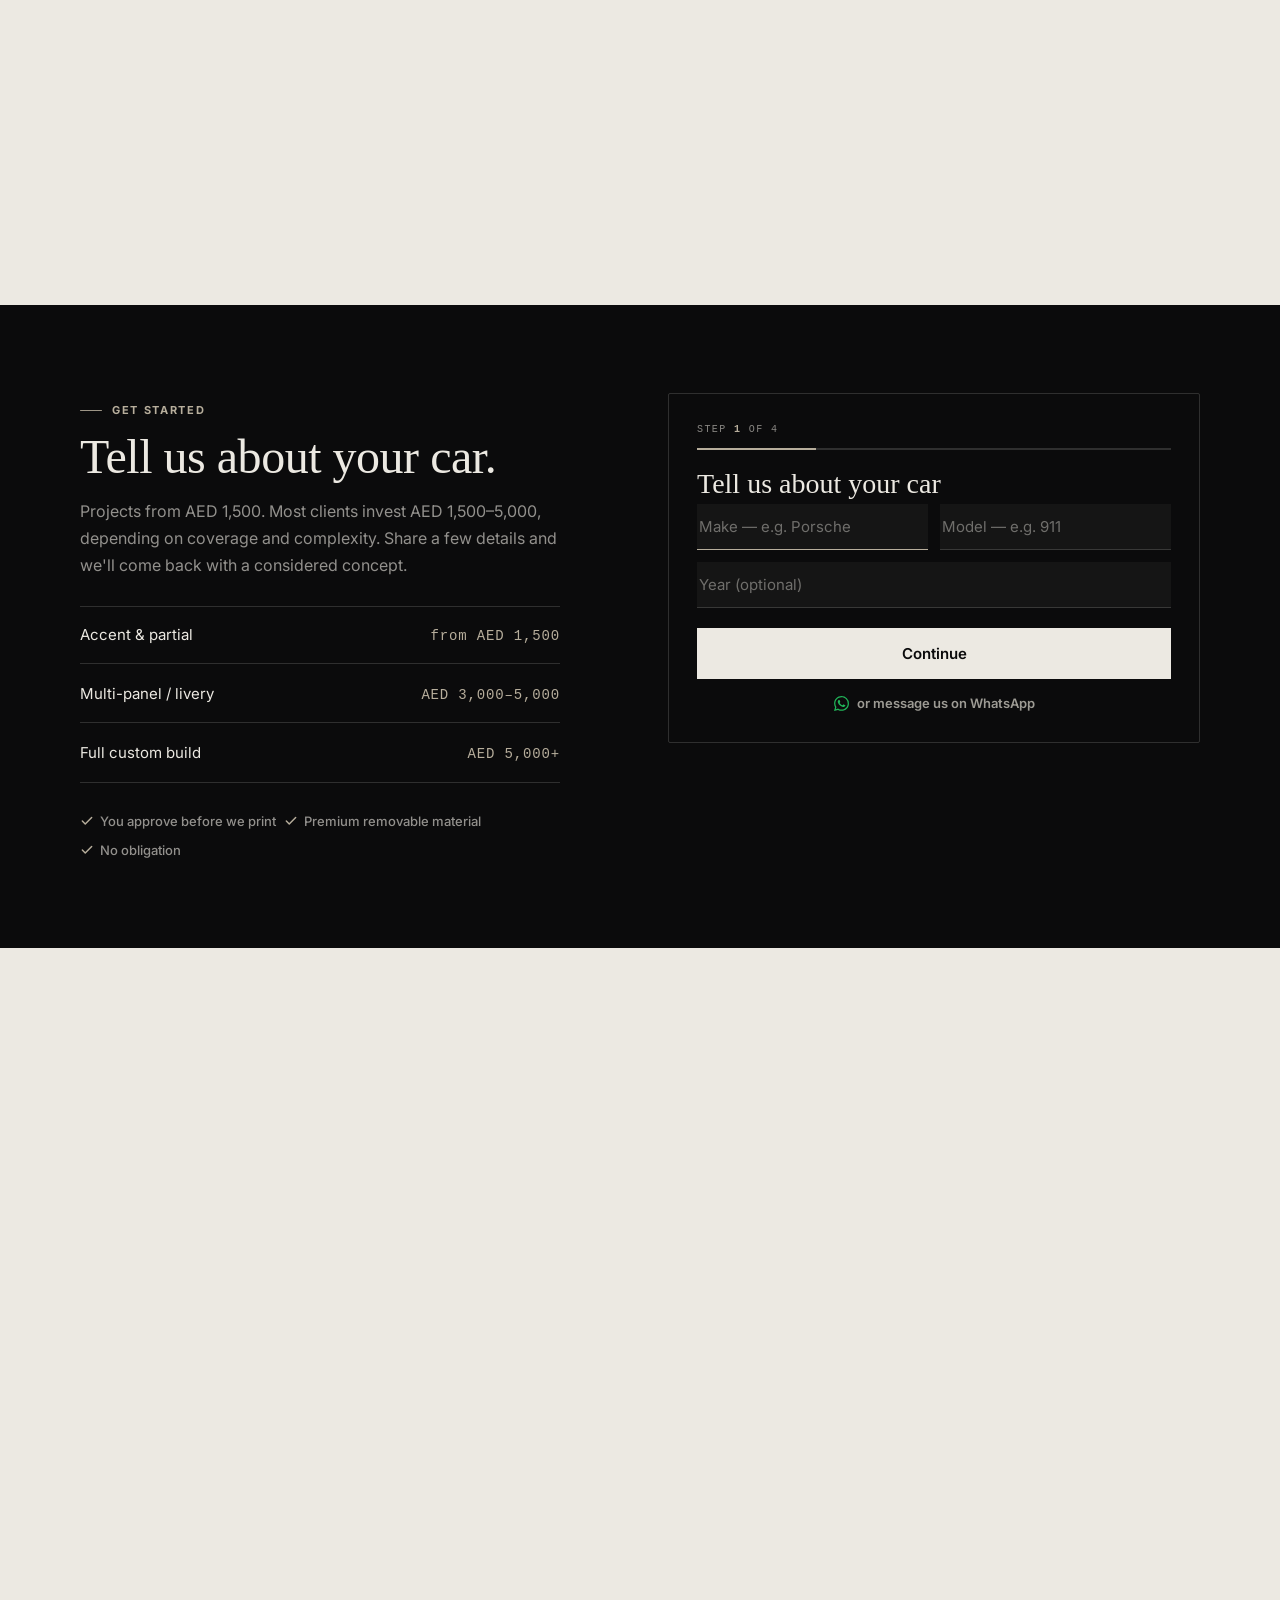
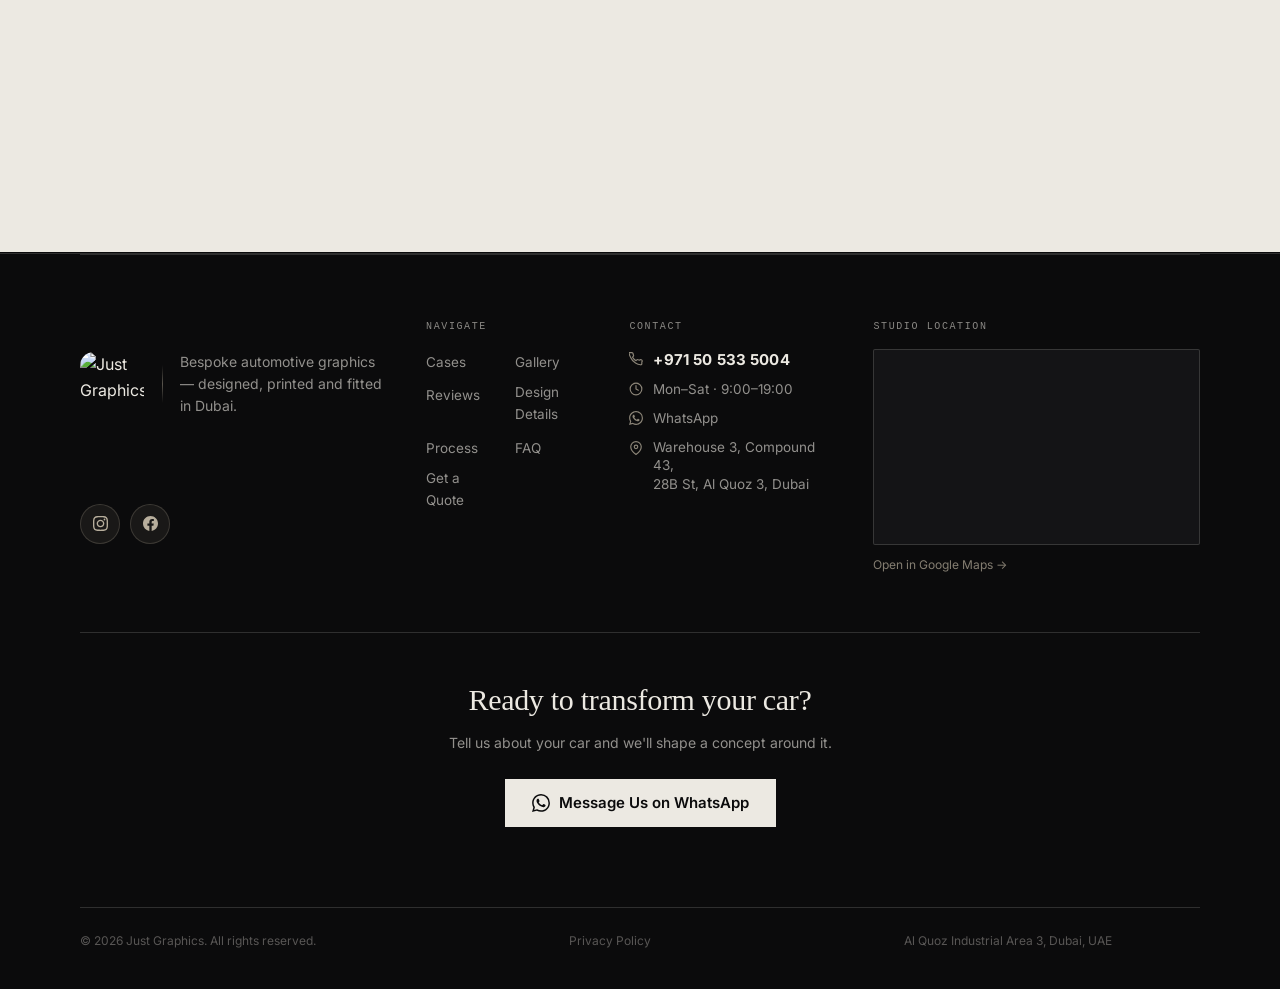
==== commit 13c2c87a: "redesign: update section backgrounds for consistent light/dark alternation and remove legacy surface" ====
--- a/dealers/index.html
+++ b/dealers/index.html
@@ -249,7 +249,7 @@
 <!-- ══════════════════════════════════════════
      CASES — before/after sliders (moved up for ad traffic)
 ══════════════════════════════════════════ -->
-<section class="section section--surface" id="cases" aria-labelledby="cases-title">
+<section class="section section--ink" id="cases" aria-labelledby="cases-title">
   <div class="wrap">
     <div class="cases-header">
       <p class="s-eyebrow" data-animate>Case Studies</p>
@@ -375,7 +375,7 @@
 <!-- ══════════════════════════════════════════
      4. GALLERY — horizontal swipeable slider
 ══════════════════════════════════════════ -->
-<section class="section section--dark" id="gallery" aria-labelledby="gallery-title">
+<section class="section section--bone" id="gallery" aria-labelledby="gallery-title">
   <div class="wrap">
     <div class="gallery-header">
       <p class="s-eyebrow" data-animate>Styles &amp; Designs</p>
@@ -571,7 +571,7 @@
 <!-- ══════════════════════════════════════════
      5. REVIEWS
 ══════════════════════════════════════════ -->
-<section class="section section--surface" id="reviews" aria-labelledby="reviews-title">
+<section class="section section--ink" id="reviews" aria-labelledby="reviews-title">
   <div class="wrap">
     <div class="reviews-header">
       <div class="reviews-eyebrow-row" data-animate>
@@ -841,7 +841,7 @@
 <!-- ══════════════════════════════════════════
      8. WHY DETAILS MATTER
 ══════════════════════════════════════════ -->
-<section class="section section--dark" id="details" aria-labelledby="details-title">
+<section class="section section--bone" id="details" aria-labelledby="details-title">
   <div class="wrap">
     <div class="details-header">
       <p class="s-eyebrow" data-animate>Design philosophy</p>
@@ -878,7 +878,7 @@
 <!-- ══════════════════════════════════════════
      9. WHY CHOOSE US
 ══════════════════════════════════════════ -->
-<section class="section section--dark" id="why-us" aria-labelledby="why-us-title">
+<section class="section section--ink" id="why-us" aria-labelledby="why-us-title">
   <div class="wrap">
     <div class="choose-header">
       <p class="s-eyebrow" data-animate>Why Just Graphics?</p>
@@ -931,7 +931,7 @@
 <!-- ══════════════════════════════════════════
      PROCESS — trust signal placed before the ask
 ══════════════════════════════════════════ -->
-<section class="section section--surface" id="process" aria-labelledby="process-title">
+<section class="section section--bone" id="process" aria-labelledby="process-title">
   <div class="wrap">
     <div class="process-header">
       <p class="s-eyebrow" data-animate>How it works</p>
@@ -1081,7 +1081,7 @@
 <!-- ══════════════════════════════════════════
      10. FAQ
 ══════════════════════════════════════════ -->
-<section class="section section--surface" id="faq" aria-labelledby="faq-title">
+<section class="section section--bone" id="faq" aria-labelledby="faq-title">
   <div class="wrap">
     <div class="faq-header">
       <p class="s-eyebrow" data-animate>Have questions?</p>
--- a/assets/site.css
+++ b/assets/site.css
@@ -135,18 +135,16 @@
       pointer-events: none;
       z-index: 0;
     }
-    .section--dark + .section--surface::before {
+    /* Same-tone neighbours get a soft fade bridge of the tone above. */
+    .section--ink + .section--ink::before {
       background: linear-gradient(to bottom, var(--ink) 0%, transparent 100%);
     }
-    .section--surface + .section--dark::before {
-      background: linear-gradient(to bottom, var(--ink-2) 0%, transparent 100%);
-    }
-    .section--dark + .section--dark::before {
-      background: linear-gradient(to bottom, var(--ink) 0%, transparent 100%);
-    }
-    .section--surface + .section--surface::before {
-      background: linear-gradient(to bottom, var(--ink-2) 0%, transparent 100%);
-    }
+    .section--bone + .section--bone::before {
+      background: linear-gradient(to bottom, var(--bone) 0%, transparent 100%);
+    }
+    /* Tone change = crisp editorial boundary; the contrast IS the divider. */
+    .section--ink + .section--bone::before,
+    .section--bone + .section--ink::before { display: none; }
     .section > .wrap { position: relative; z-index: 1; }
     #cases    { contain-intrinsic-size: auto 950px; }
     #gallery  { contain-intrinsic-size: auto 1100px; }
@@ -154,57 +152,6 @@
     #faq      { contain-intrinsic-size: auto 900px; }
     #process  { contain-intrinsic-size: auto 950px; }
     @media (min-width: 768px) { .section { padding: 112px 0; } }
-    .section--dark    { background: var(--ink); }
-    .section--surface {
-      background:
-        radial-gradient(ellipse 55% 35% at 88% 12%, rgba(42,84,128,0.08) 0%, transparent 55%),
-        radial-gradient(ellipse 35% 45% at 8% 88%, rgba(var(--platinum-rgb),0.035) 0%, transparent 58%),
-        var(--ink-2);
-    }
-
-    /* ── Per-section tints: subtle color journey down the page ── */
-    #cases {
-      background:
-        radial-gradient(ellipse 60% 40% at 80% 15%, rgba(42,84,128,0.09) 0%, transparent 55%),
-        radial-gradient(ellipse 40% 50% at 10% 85%, rgba(var(--platinum-rgb),0.04) 0%, transparent 58%),
-        var(--ink-2);
-    }
-    #gallery {
-      background:
-        radial-gradient(ellipse 50% 45% at 15% 20%, rgba(42,84,128,0.06) 0%, transparent 55%),
-        radial-gradient(ellipse 45% 35% at 85% 80%, rgba(var(--platinum-rgb),0.04) 0%, transparent 50%),
-        var(--ink);
-    }
-    #reviews {
-      background:
-        radial-gradient(ellipse 55% 40% at 75% 10%, rgba(var(--platinum-rgb),0.05) 0%, transparent 50%),
-        radial-gradient(ellipse 40% 45% at 20% 90%, rgba(42,84,128,0.07) 0%, transparent 55%),
-        var(--ink-2);
-    }
-    #details {
-      background:
-        radial-gradient(ellipse 50% 40% at 85% 25%, rgba(42,84,128,0.07) 0%, transparent 55%),
-        radial-gradient(ellipse 40% 35% at 10% 75%, rgba(var(--platinum-rgb),0.035) 0%, transparent 50%),
-        var(--ink);
-    }
-    #why-us {
-      background:
-        radial-gradient(ellipse 45% 50% at 20% 15%, rgba(var(--platinum-rgb),0.045) 0%, transparent 50%),
-        radial-gradient(ellipse 50% 40% at 80% 85%, rgba(42,84,128,0.06) 0%, transparent 55%),
-        var(--ink);
-    }
-    #faq {
-      background:
-        radial-gradient(ellipse 50% 35% at 90% 20%, rgba(42,84,128,0.08) 0%, transparent 55%),
-        radial-gradient(ellipse 45% 45% at 5% 80%, rgba(var(--platinum-rgb),0.04) 0%, transparent 55%),
-        var(--ink-2);
-    }
-    #process {
-      background:
-        radial-gradient(ellipse 55% 40% at 30% 10%, rgba(var(--platinum-rgb),0.045) 0%, transparent 50%),
-        radial-gradient(ellipse 45% 40% at 75% 90%, rgba(42,84,128,0.07) 0%, transparent 55%),
-        var(--ink-2);
-    }
 
     .s-eyebrow {
       display: inline-flex;
@@ -685,10 +632,11 @@
     @media (min-width: 600px)  { .details-grid { grid-template-columns: repeat(2,1fr); } }
     @media (min-width: 1024px) { .details-grid { grid-template-columns: repeat(3,1fr); } }
 
+    #details { background: var(--bone); color: var(--ink); }
     .detail-card {
       background: none;
       border: 0;
-      border-top: 1px solid var(--line);
+      border-top: 1px solid var(--line-ink);
       border-radius: 0;
       padding: 28px 0;
       position: relative;
@@ -698,7 +646,7 @@
       font-size: clamp(30px,7vw,46px);
       font-weight: 300;
       font-style: normal;
-      color: var(--platinum);
+      color: var(--ink);
       opacity: 0.9;
       letter-spacing: -0.01em;
       line-height: 1;
@@ -710,9 +658,9 @@
       font-weight: 300;
       margin: 0 0 8px;
       line-height: 1.15;
-      color: var(--bone);
-    }
-    .detail-card__body  { font-size: 14px; color: var(--sub); line-height: 1.7; max-width: 46ch; }
+      color: var(--ink);
+    }
+    .detail-card__body  { font-size: 14px; color: #5f5c56; line-height: 1.7; max-width: 46ch; }
 
     /* ─── 5. WHY CHOOSE US ──────────────────────── */
     #why-us { background: var(--ink); color: var(--bone); }
@@ -1717,9 +1665,8 @@
     }
 
     /* ─── 7. CASES ──────────────────────────────── */
-    #cases { background: var(--bone); color: var(--ink); }
-    #cases .section__eyebrow, #cases .u-label { color: #6f6c66; }
-    #cases .section__title, #cases h2 { color: var(--ink); }
+    #cases { background: var(--ink); color: var(--bone); }
+    #cases .section__title, #cases h2 { color: var(--bone); }
     .cases-header { margin-bottom: 40px; }
     .cases-outer { position: relative; overflow: hidden; }
     .cases-track {
@@ -1739,7 +1686,7 @@
     .compare {
       position: relative;
       border-radius: var(--r);
-      border: 1px solid var(--line-ink);
+      border: 1px solid var(--line);
       overflow: hidden;
       aspect-ratio: 4/3;
       cursor: col-resize;
@@ -1850,7 +1797,7 @@
       font-family: var(--font-mono);
       font-size: 11px;
       font-weight: 400;
-      color: #6f6c66;
+      color: var(--grey);
       letter-spacing: 0.16em;
       text-transform: uppercase;
       margin-bottom: 16px;
@@ -1861,7 +1808,7 @@
       font-weight: 300;
       letter-spacing: -0.01em;
       line-height: 1.02;
-      color: var(--ink);
+      color: var(--bone);
       margin-bottom: 28px;
     }
     .case-item { margin-bottom: 18px; }
@@ -1874,8 +1821,8 @@
       color: var(--platinum);
       margin-bottom: 5px;
     }
-    .case-item__txt { font-size: 15px; color: #5f5c56; line-height: 1.7; }
-    .case-item--result .case-item__txt { color: var(--ink); font-weight: 500; }
+    .case-item__txt { font-size: 15px; color: var(--sub); line-height: 1.7; }
+    .case-item--result .case-item__txt { color: var(--bone); font-weight: 500; }
 
     /* Cases nav */
     .cases-controls {
@@ -1889,28 +1836,28 @@
       height: 50px;
       border-radius: 0;
       background: none;
-      border: 1px solid var(--line-ink);
-      color: var(--ink);
+      border: 1px solid var(--line);
+      color: var(--bone);
       display: flex;
       align-items: center;
       justify-content: center;
       transition: all var(--t);
       flex-shrink: 0;
     }
-    .cases-arrow:hover { border-color: var(--ink); background: none; color: var(--ink); }
+    .cases-arrow:hover { border-color: var(--bone); background: none; color: var(--bone); }
     .cases-dots { display: flex; gap: 0; align-items: center; }
     .cdot {
       width: 7px;
       height: 7px;
       border-radius: 50%;
-      background: rgba(11,11,12,0.2);
+      background: rgba(236,233,226,0.25);
       border: none;
       padding: 18px;
       background-clip: content-box;
       cursor: pointer;
       transition: background var(--t), transform var(--t);
     }
-    .cdot.active { background: var(--ink); background-clip: content-box; transform: scale(1.5); }
+    .cdot.active { background: var(--bone); background-clip: content-box; transform: scale(1.5); }
 
     /* ─── 8. PROCESS ────────────────────────────── */
     #process { background: var(--bone); color: var(--ink); }
